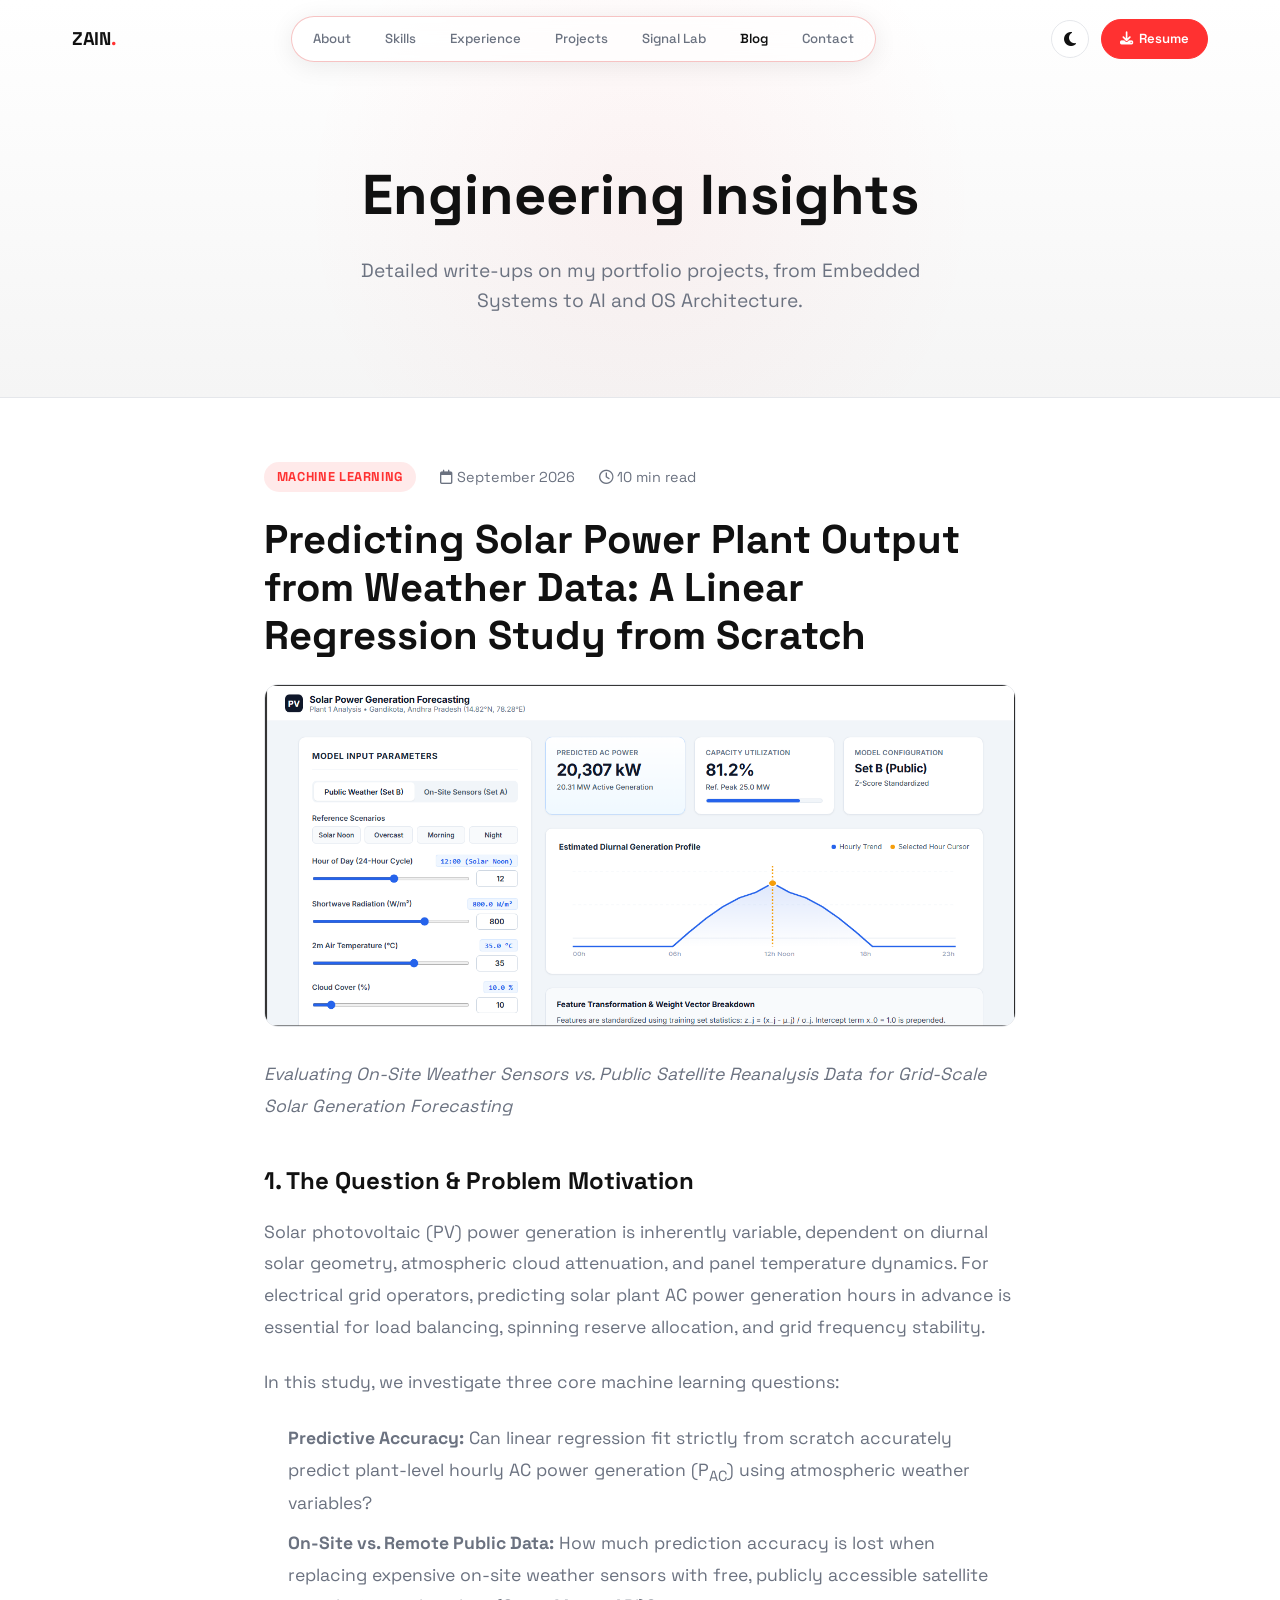
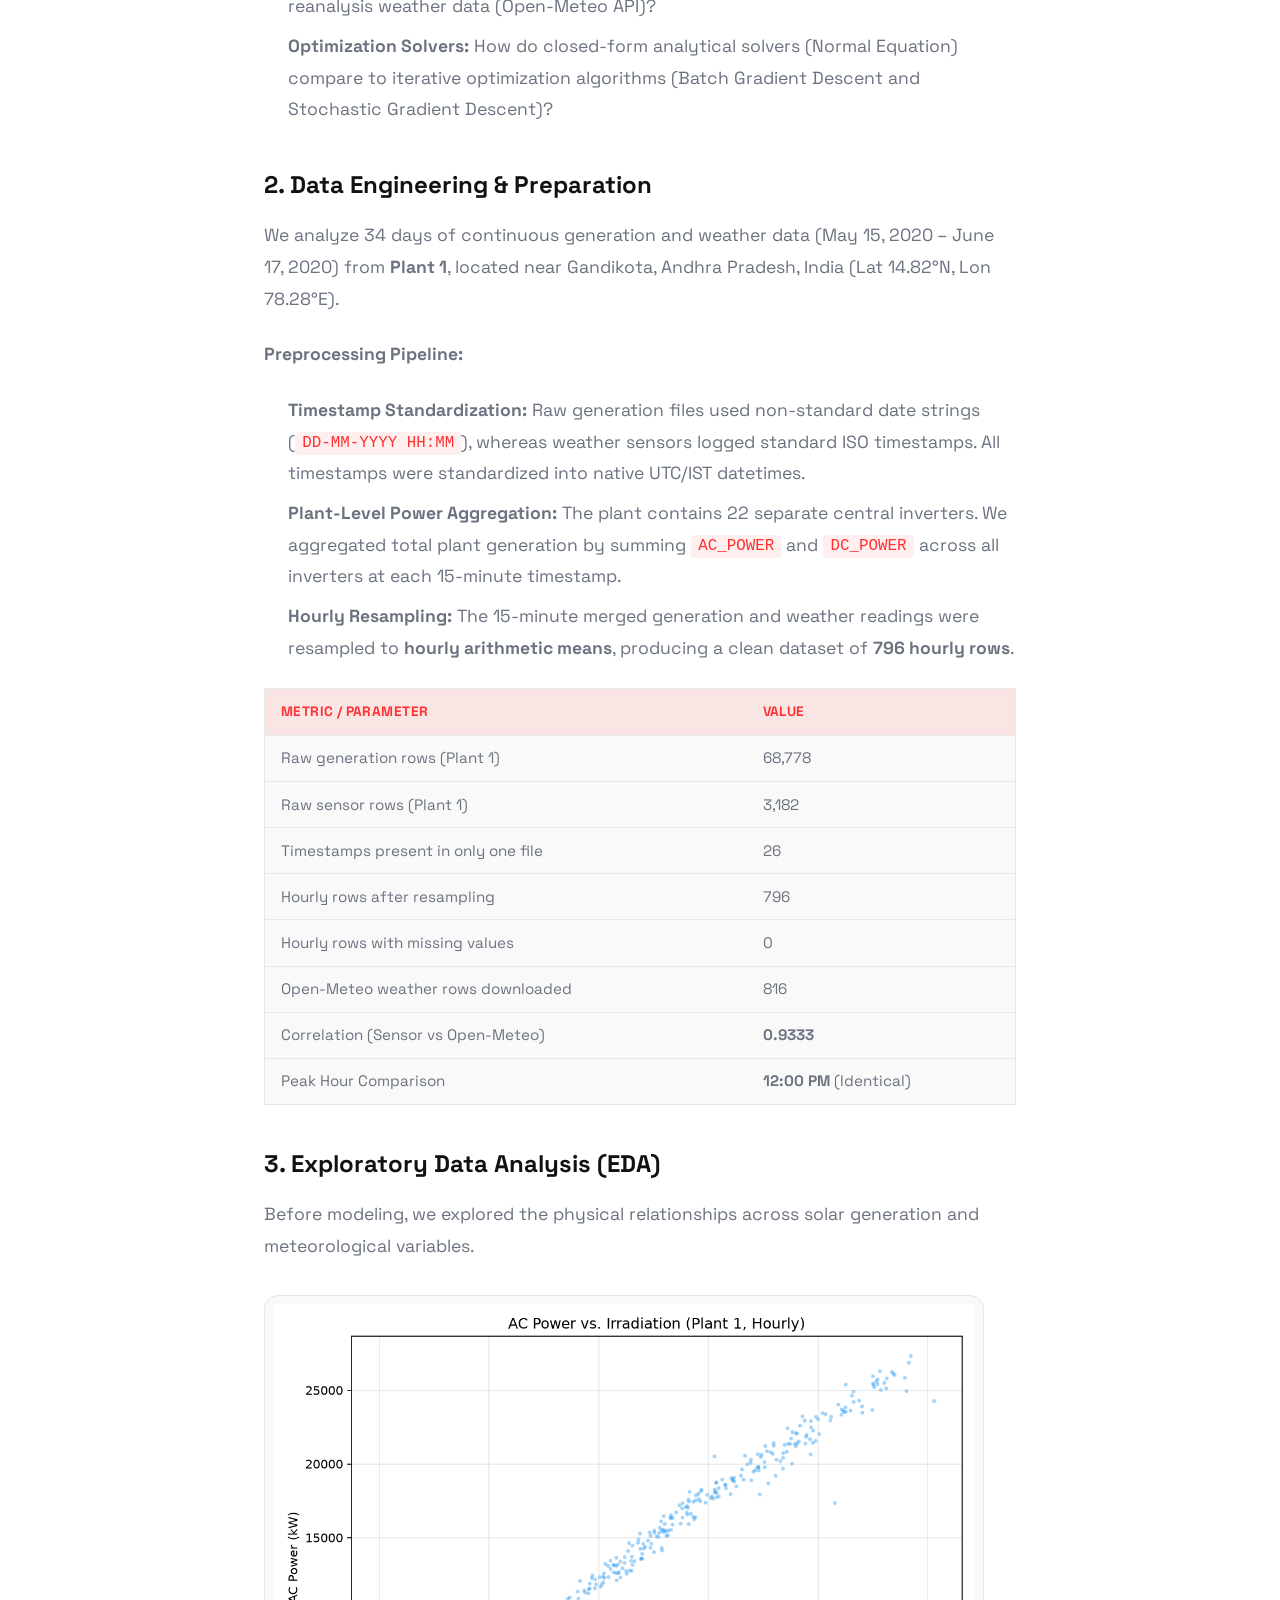
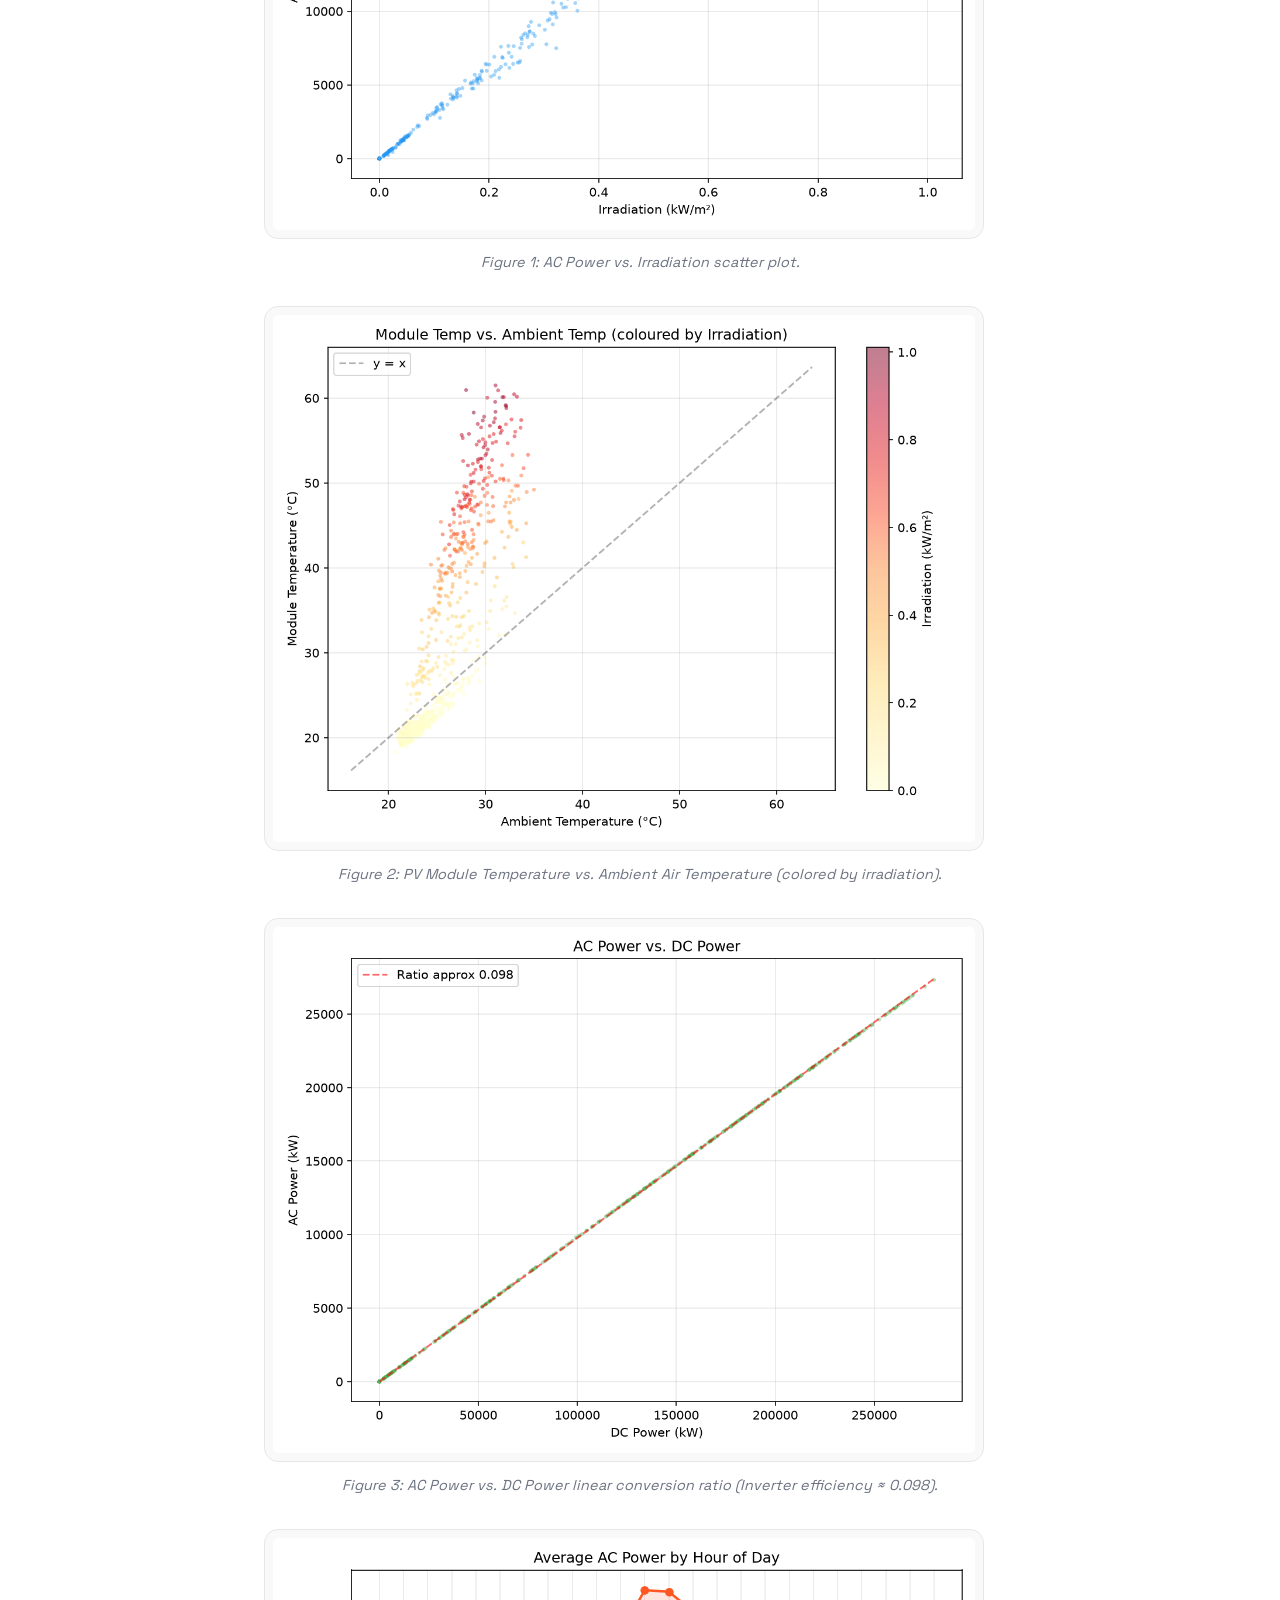
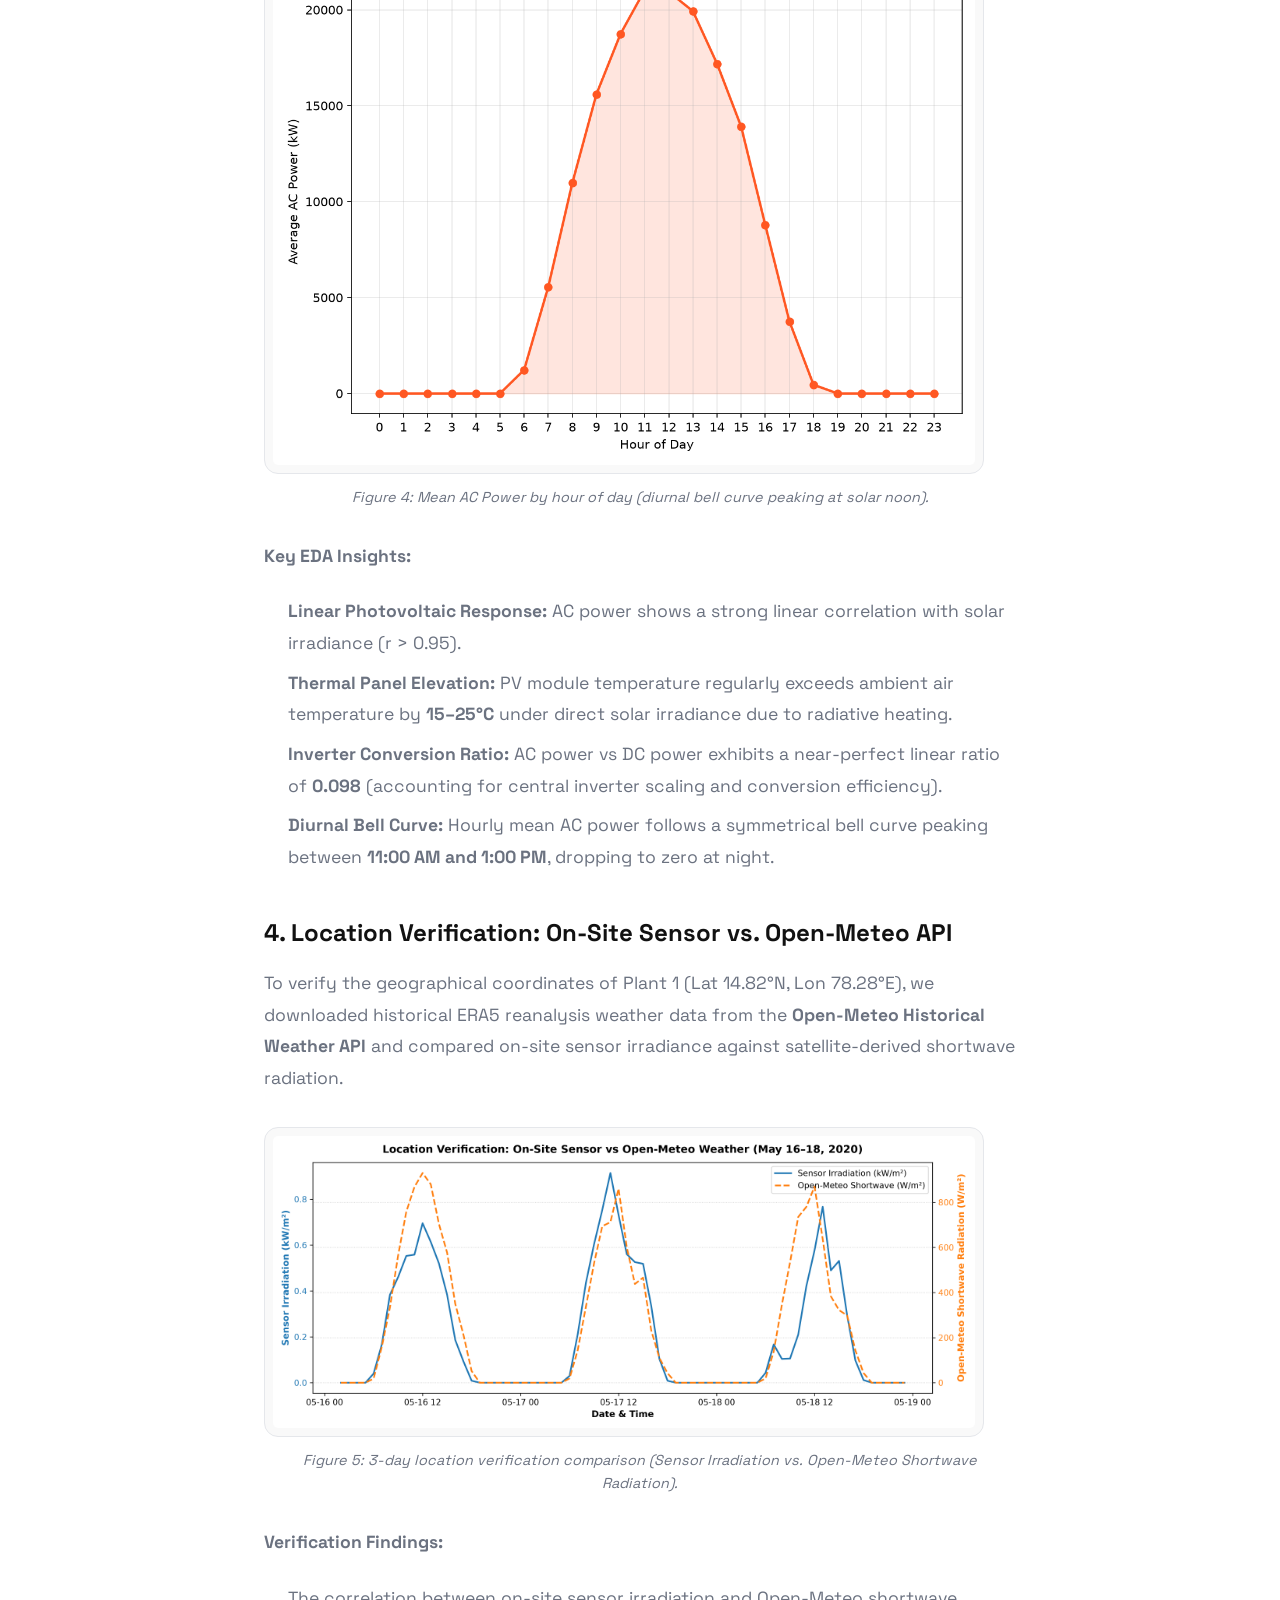
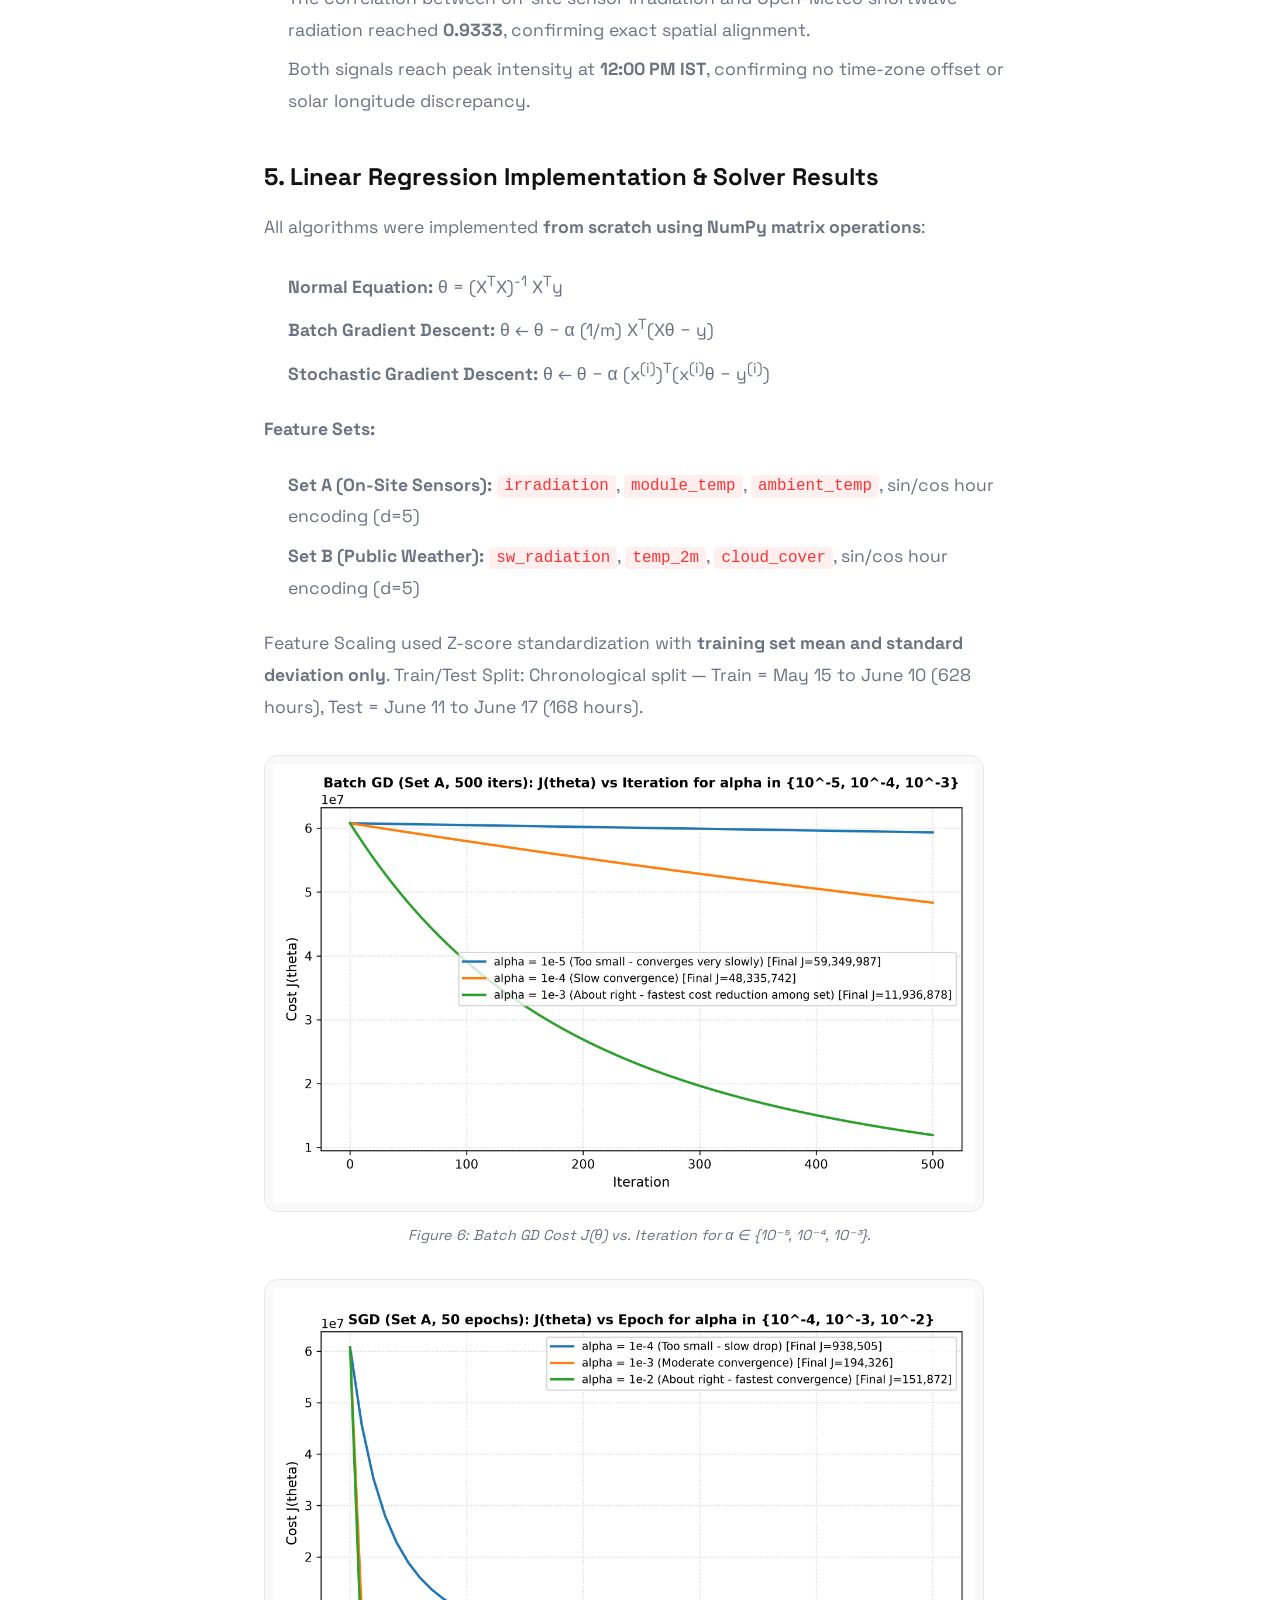
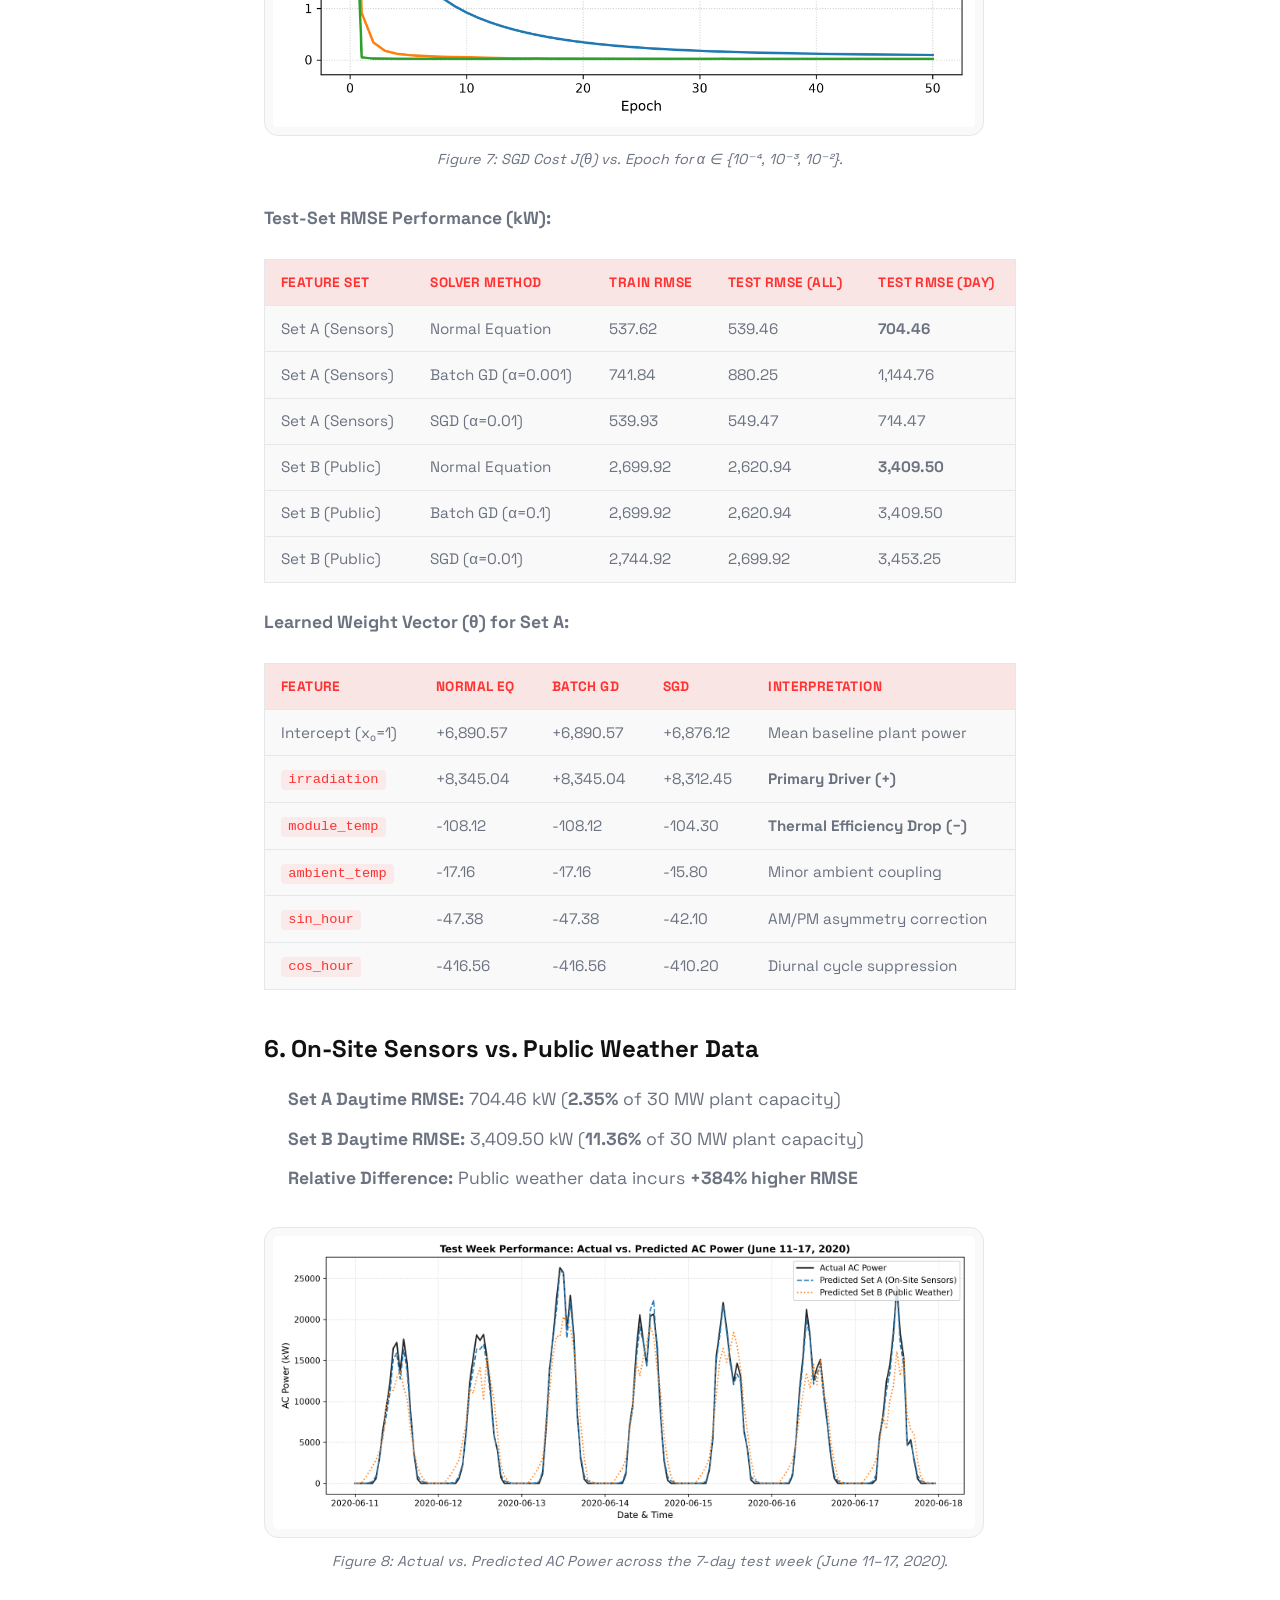
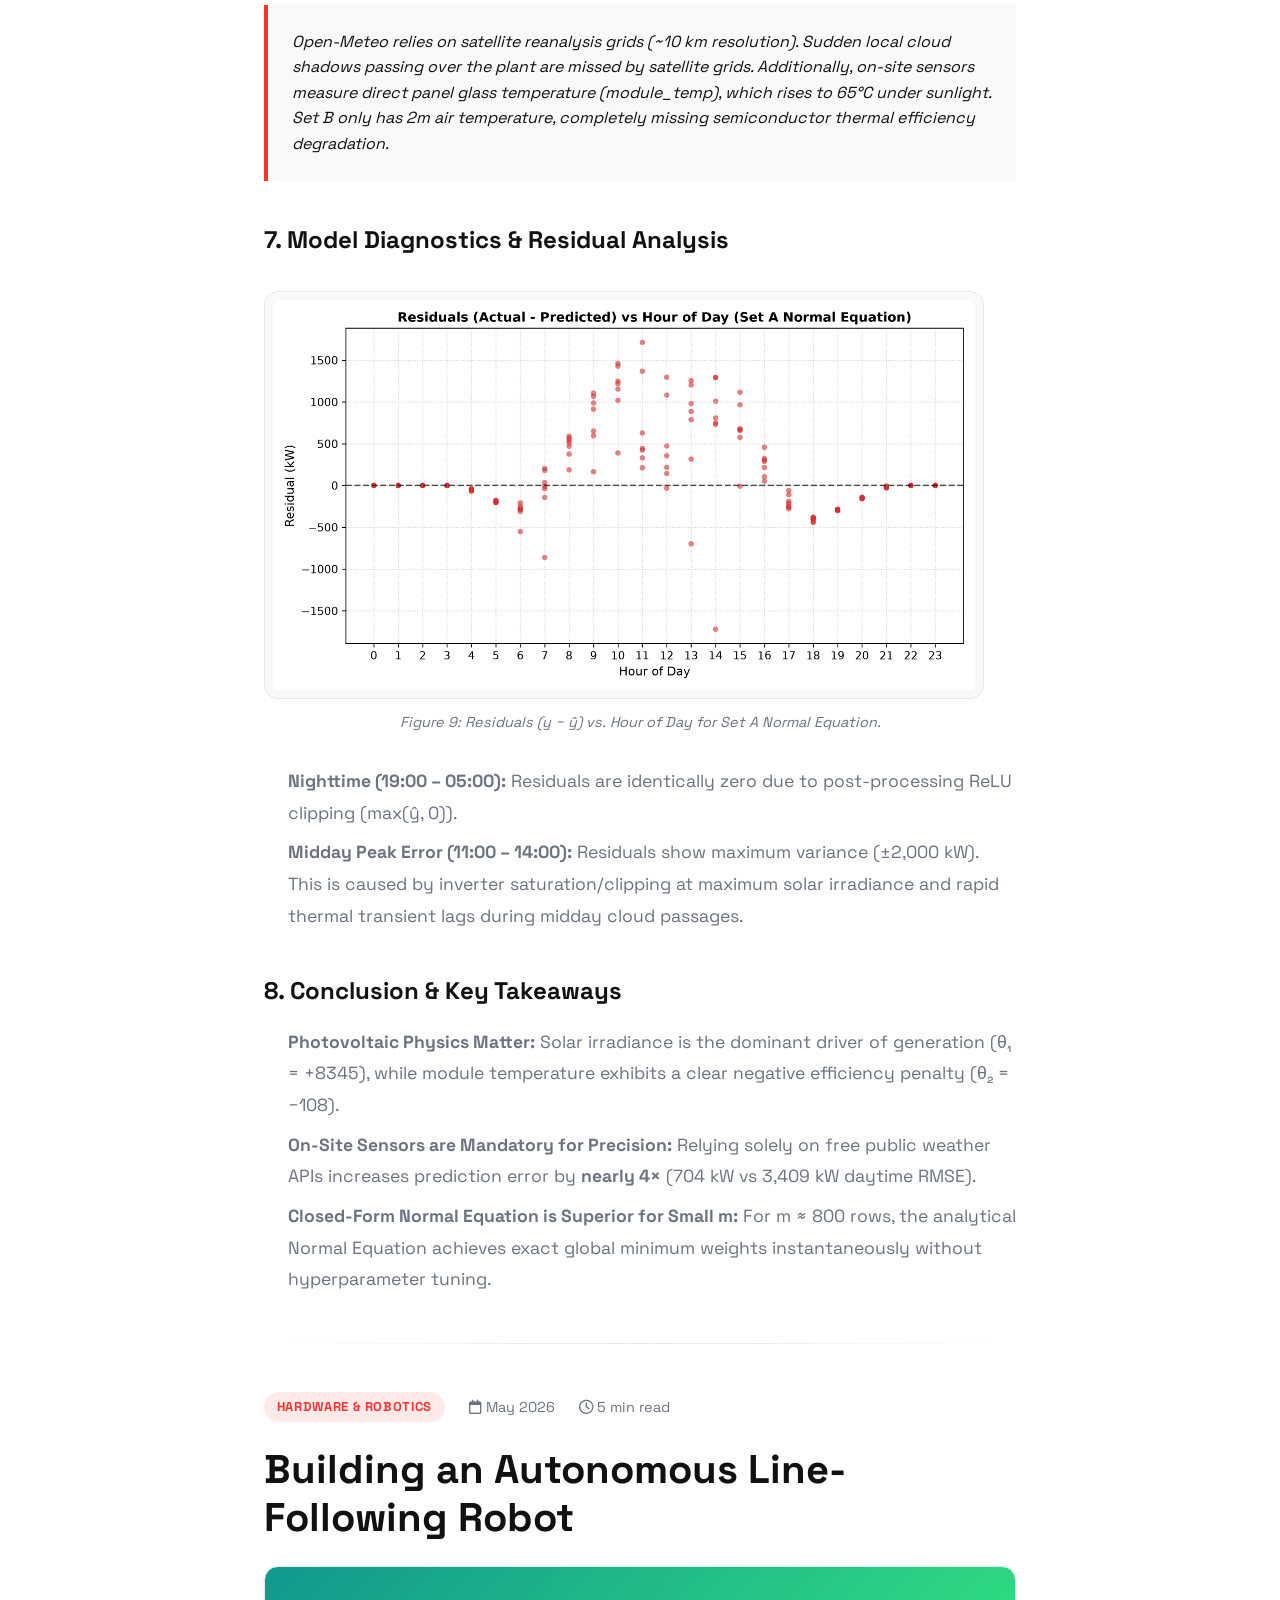
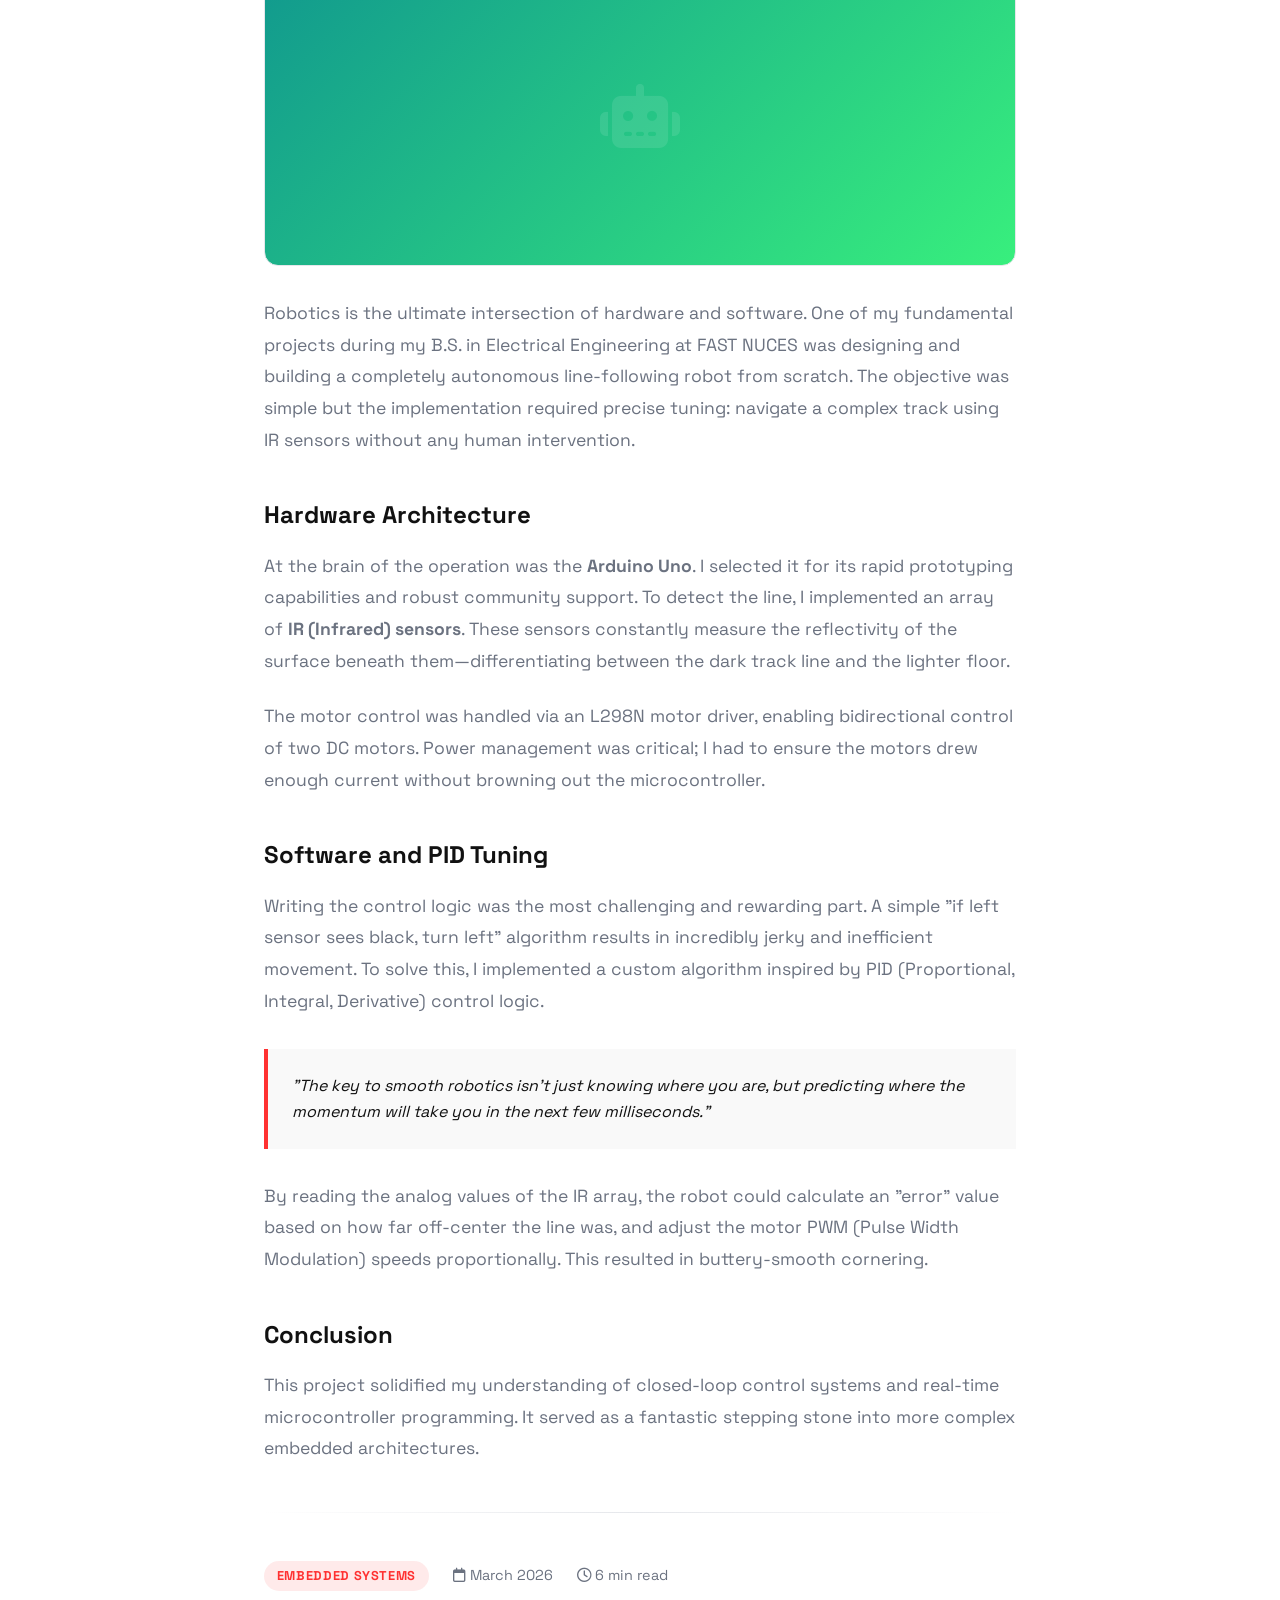
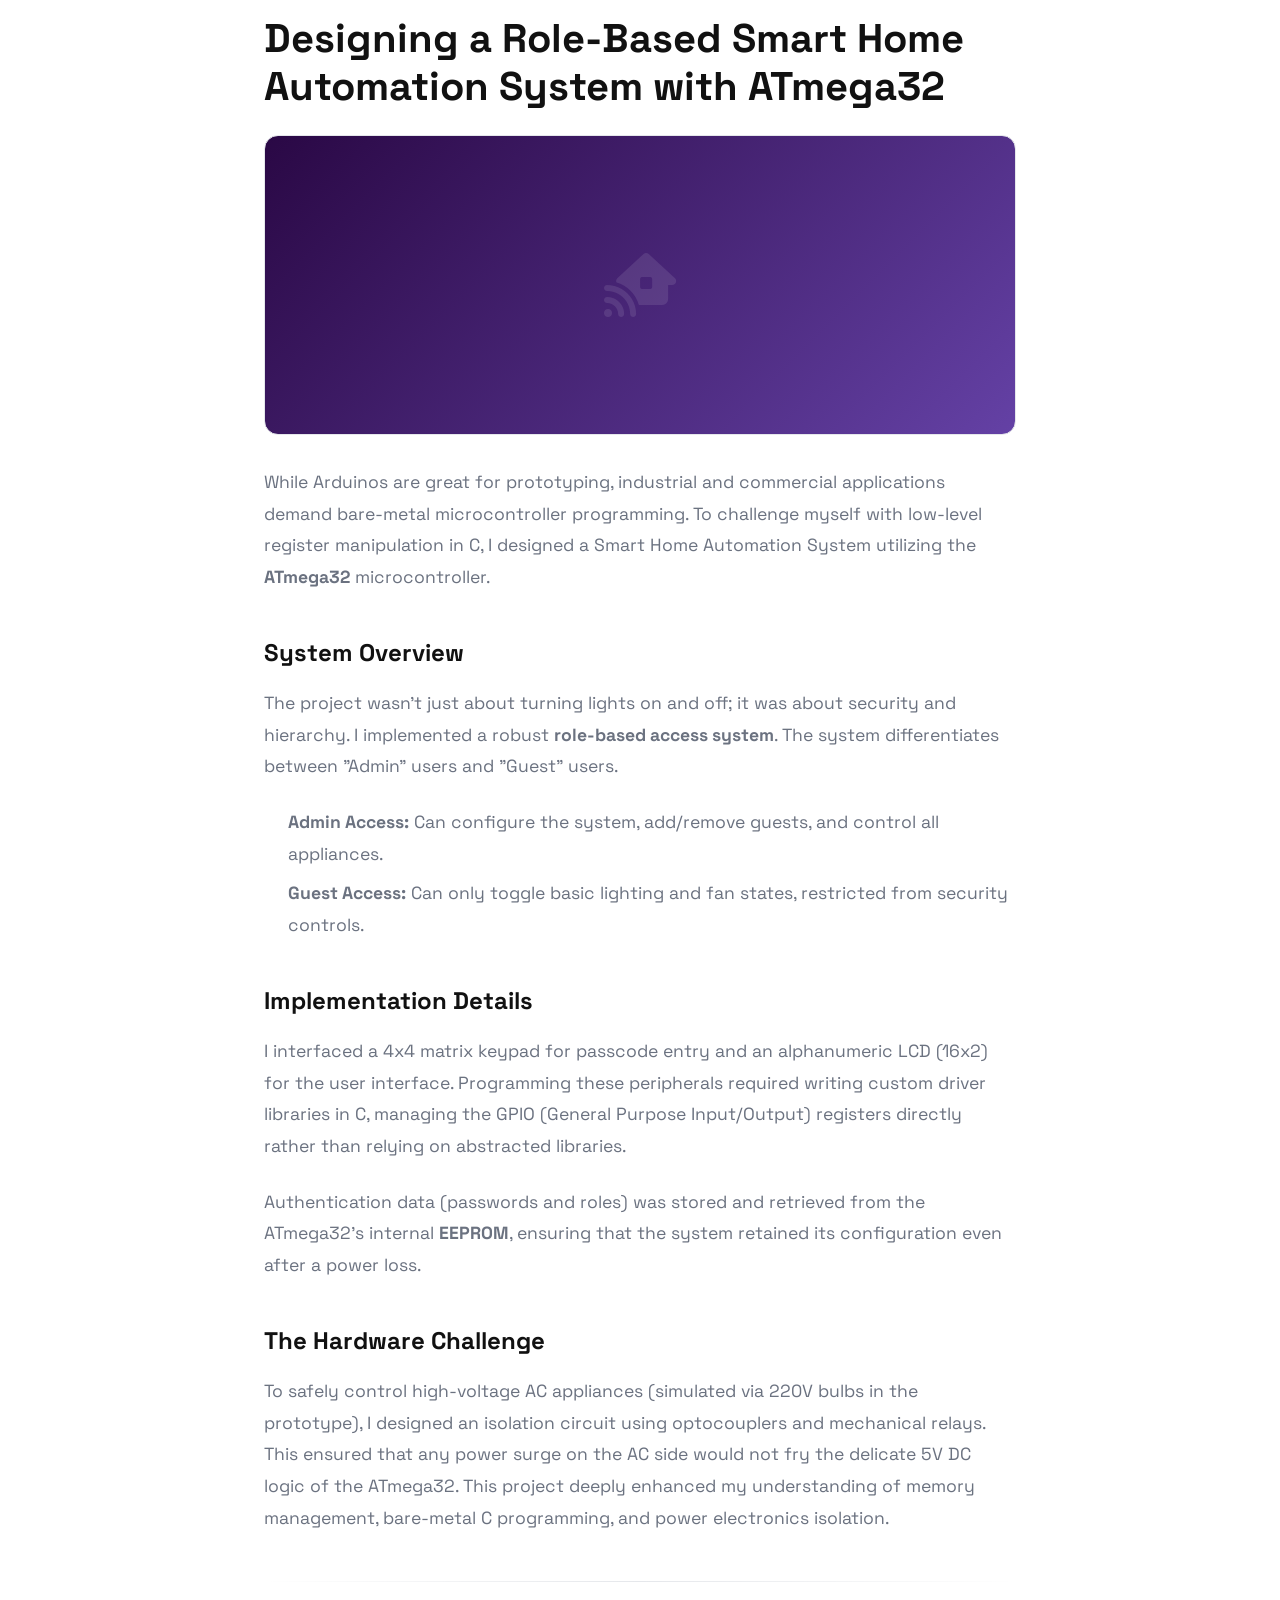
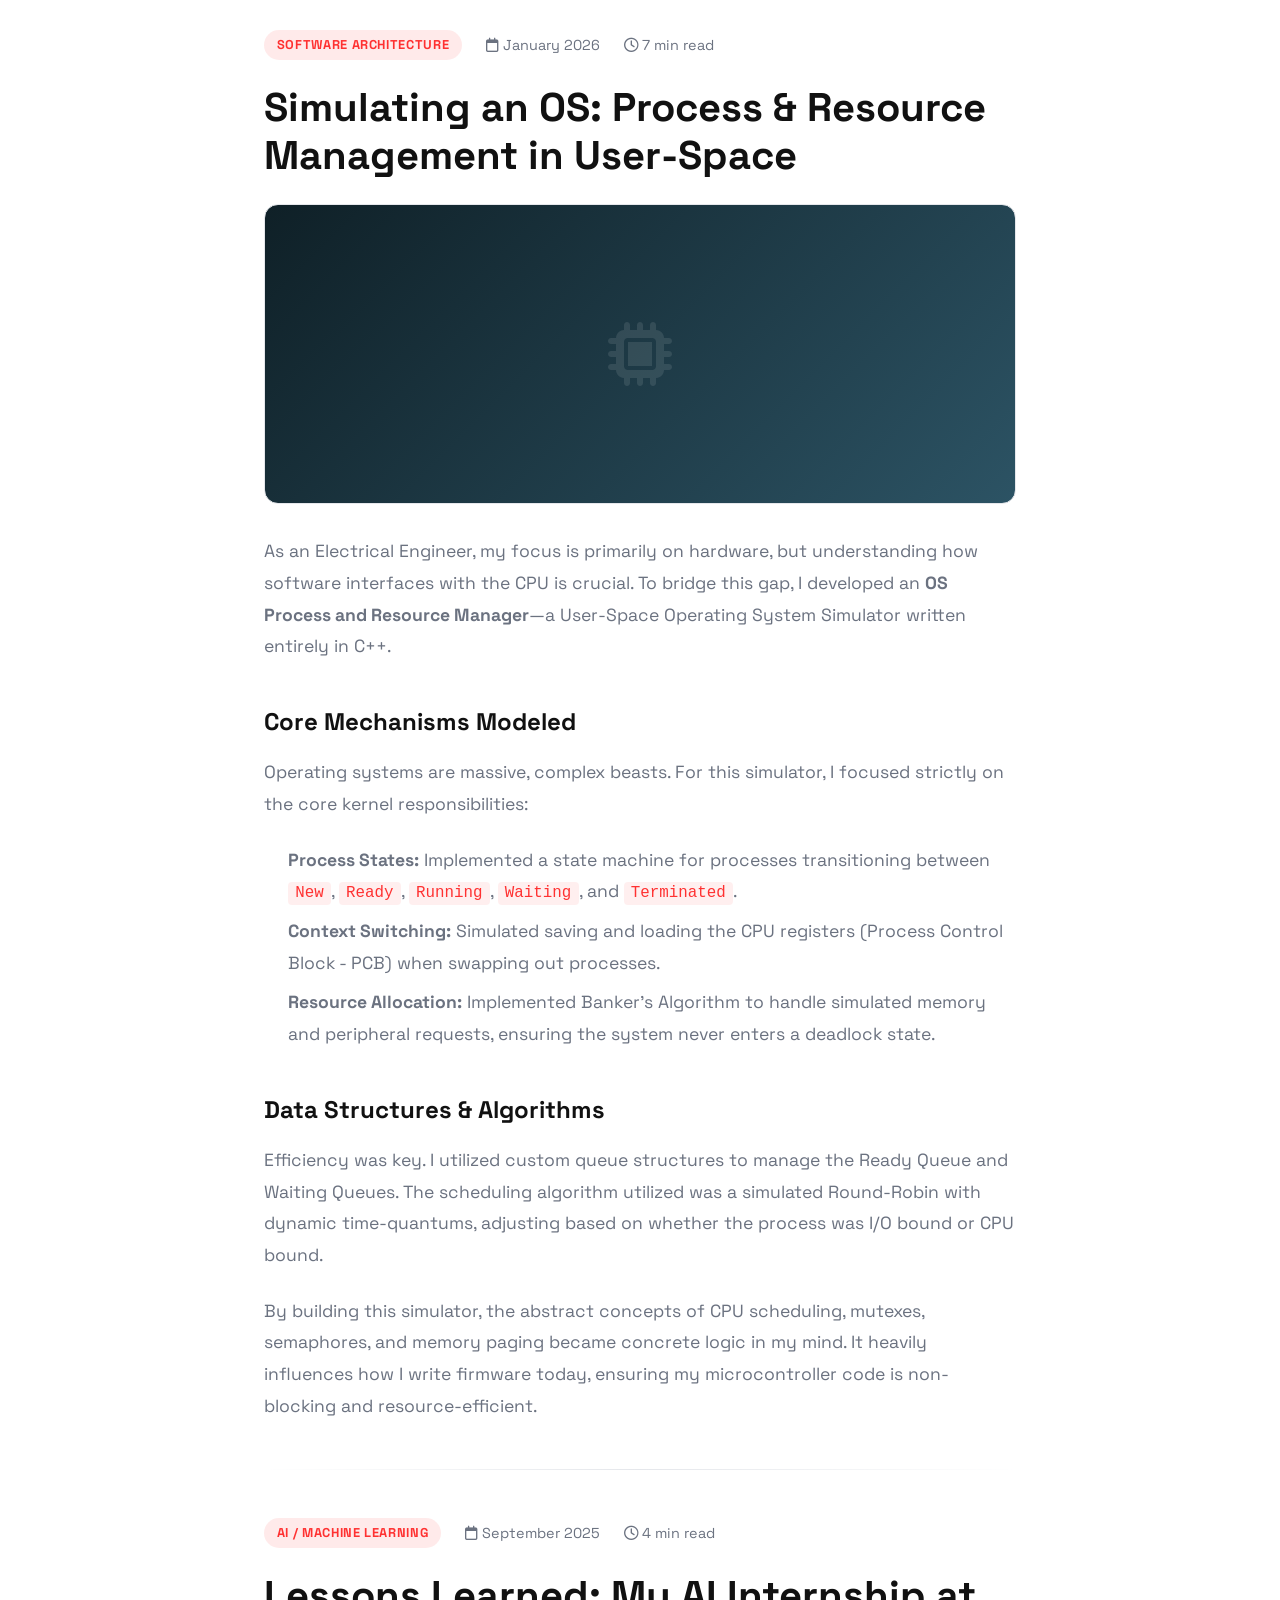
==== blog.html @ ddcb30df "Add portfolio with new Solar Power Prediction blog" ====
<!DOCTYPE html>
<html lang="en" data-theme="dark">
  <head>
    <meta charset="UTF-8" />
    <meta name="viewport" content="width=device-width, initial-scale=1.0" />
    <title>Blog - Zain Abbas | Electrical Engineer</title>

    <!-- Google Fonts -->
    <link rel="preconnect" href="https://fonts.googleapis.com" />
    <link rel="preconnect" href="https://fonts.gstatic.com" crossorigin />
    <link
      href="https://fonts.googleapis.com/css2?family=Space+Grotesk:wght@300;400;500;600;700&display=swap"
      rel="stylesheet"
    />

    <!-- Font Awesome -->
    <link
      rel="stylesheet"
      href="https://cdnjs.cloudflare.com/ajax/libs/font-awesome/6.4.0/css/all.min.css"
    />

    <!-- Main Stylesheet -->
    <link rel="stylesheet" href="styles.css" />
    <style>
      /* Blog Page Specific Styles */
      .blog-page-hero {
        padding: 150px 0 80px;
        background: linear-gradient(to bottom, var(--bg) 0%, var(--bg-secondary) 100%);
        text-align: center;
        border-bottom: 1px solid var(--border);
        position: relative;
        overflow: hidden;
      }
      .blog-page-hero::after {
        content: '';
        position: absolute;
        top: -50%;
        left: 50%;
        transform: translateX(-50%);
        width: 800px;
        height: 800px;
        background: radial-gradient(circle, var(--accent-glow) 0%, transparent 60%);
        opacity: 0.15;
        z-index: 0;
        pointer-events: none;
      }
      .blog-page-title {
        font-size: 3.5rem;
        font-weight: 800;
        margin-bottom: 1rem;
        position: relative;
        z-index: 1;
      }
      .blog-page-subtitle {
        font-size: 1.2rem;
        color: var(--fg-muted);
        max-width: 600px;
        margin: 0 auto;
        position: relative;
        z-index: 1;
      }
      
      .blog-container {
        max-width: 800px;
        margin: 0 auto;
        padding: 4rem 1.5rem;
      }
      
      .blog-article {
        margin-bottom: 6rem;
        position: relative;
      }
      .blog-article:not(:last-child)::after {
        content: '';
        position: absolute;
        bottom: -3rem;
        left: 0;
        width: 100%;
        height: 1px;
        background: linear-gradient(to right, transparent, var(--border), transparent);
      }
      
      .article-meta {
        display: flex;
        align-items: center;
        gap: 1.5rem;
        font-size: 0.9rem;
        color: var(--fg-muted);
        margin-bottom: 1.5rem;
      }
      .article-tag {
        background: rgba(255,49,49,0.1);
        color: var(--accent);
        padding: 0.3rem 0.8rem;
        border-radius: 9999px;
        font-weight: 700;
        font-size: 0.8rem;
        text-transform: uppercase;
        letter-spacing: 0.05em;
      }
      
      .article-title {
        font-size: 2.5rem;
        font-weight: 800;
        margin-bottom: 1.5rem;
        line-height: 1.2;
        color: var(--fg);
      }
      
      .article-content p {
        font-size: 1.1rem;
        line-height: 1.8;
        color: var(--fg-muted);
        margin-bottom: 1.5rem;
      }
      .article-content h3 {
        font-size: 1.5rem;
        margin: 2.5rem 0 1rem;
        color: var(--fg);
      }
      .article-content ul {
        margin-bottom: 1.5rem;
        padding-left: 1.5rem;
      }
      .article-content li {
        font-size: 1.1rem;
        line-height: 1.8;
        color: var(--fg-muted);
        margin-bottom: 0.5rem;
      }
      
      /* Blockquote style */
      .article-content blockquote {
        border-left: 4px solid var(--accent);
        background: var(--bg-card);
        padding: 1.5rem;
        margin: 2rem 0;
        border-radius: 0 var(--radius-md) var(--radius-md) 0;
        font-style: italic;
      }
      
      /* Image placeholders */
      .article-image {
        width: 100%;
        height: 300px;
        border-radius: var(--radius-lg);
        background: var(--bg-card);
        display: flex;
        align-items: center;
        justify-content: center;
        font-size: 4rem;
        color: rgba(255,255,255,0.1);
        margin-bottom: 2rem;
        border: 1px solid var(--border);
        background-size: cover;
        background-position: center;
      }

      /* Blog figure images */
      .article-content .blog-figure {
        margin: 2rem 0;
        text-align: center;
      }
      .article-content .blog-figure img {
        width: 100%;
        max-width: 720px;
        border-radius: var(--radius-lg);
        border: 1px solid var(--border);
        background: var(--bg-card);
        padding: 0.5rem;
        transition: transform 0.3s ease, box-shadow 0.3s ease;
      }
      .article-content .blog-figure img:hover {
        transform: scale(1.02);
        box-shadow: 0 12px 40px rgba(0,0,0,0.4);
      }
      .article-content .blog-figure figcaption {
        font-size: 0.9rem;
        color: var(--fg-muted);
        margin-top: 0.75rem;
        font-style: italic;
      }

      /* Blog tables */
      .article-content table {
        width: 100%;
        border-collapse: collapse;
        margin: 1.5rem 0;
        font-size: 0.95rem;
        background: var(--bg-card);
        border-radius: var(--radius-md);
        overflow: hidden;
        border: 1px solid var(--border);
      }
      .article-content th {
        background: rgba(255,49,49,0.1);
        color: var(--accent);
        padding: 0.75rem 1rem;
        text-align: left;
        font-weight: 700;
        font-size: 0.85rem;
        text-transform: uppercase;
        letter-spacing: 0.03em;
      }
      .article-content td {
        padding: 0.65rem 1rem;
        color: var(--fg-muted);
        border-top: 1px solid var(--border);
      }
      .article-content tr:hover td {
        background: rgba(255,255,255,0.02);
      }

      /* Inline code in blog */
      .article-content code {
        background: rgba(255,49,49,0.08);
        color: var(--accent);
        padding: 0.15rem 0.45rem;
        border-radius: 4px;
        font-size: 0.9em;
        font-family: 'Courier New', monospace;
      }

      /* Web UI screenshot image */
      .article-image-real {
        width: 100%;
        border-radius: var(--radius-lg);
        margin-bottom: 2rem;
        border: 1px solid var(--border);
        overflow: hidden;
      }
      .article-image-real img {
        width: 100%;
        height: auto;
        display: block;
      }
    </style>
  </head>
  <body>
    <!-- ══════════════════════════════════════════════
     NAVBAR — Spotlight Floating Pill
    ══════════════════════════════════════════════ -->
    <header id="navbar">
      <div class="nav-shell">
        <!-- Logo -->
        <a href="index.html#hero" class="nav-logo">ZAIN<span>.</span></a>

        <!-- Floating pill nav -->
        <nav
          class="nav-pill"
          id="nav-pill"
          role="navigation"
          aria-label="Main navigation"
        >
          <!-- Spotlight glow blob -->
          <div class="nav-spotlight" id="nav-spotlight"></div>
          <!-- Active indicator slide -->
          <div class="nav-indicator" id="nav-indicator"></div>

          <a href="index.html#about" class="nav-item" data-section="about">About</a>
          <a href="index.html#skills" class="nav-item" data-section="skills">Skills</a>
          <a href="index.html#experience" class="nav-item" data-section="experience">Experience</a>
          <a href="index.html#projects" class="nav-item" data-section="projects">Projects</a>
          <a href="index.html#signal-lab" class="nav-item" data-section="signal-lab">Signal Lab</a>
          <a href="#" class="nav-item active" data-section="blog">Blog</a>
          <a href="index.html#contact" class="nav-item" data-section="contact">Contact</a>
        </nav>

        <!-- Right actions -->
        <div class="nav-actions">
          <button
            id="theme-toggle"
            aria-label="Toggle theme"
            title="Toggle dark/light mode"
          >
            <i class="fa-solid fa-moon" id="theme-icon"></i>
          </button>
          <a href="CV/Resume.pdf" download class="btn-primary">
            <i class="fa-solid fa-download"></i> Resume
          </a>
          <button id="menu-toggle" aria-label="Open menu">
            <span></span><span></span><span></span>
          </button>
        </div>
      </div>

      <!-- Mobile Menu -->
      <div class="mobile-menu" id="mobile-menu">
        <a href="index.html#about">About</a>
        <a href="index.html#skills">Skills</a>
        <a href="index.html#experience">Experience</a>
        <a href="index.html#projects">Projects</a>
        <a href="index.html#signal-lab">Signal Lab</a>
        <a href="#">Blog</a>
        <a href="index.html#contact">Contact</a>
      </div>
    </header>

    <!-- ══════════════════════════════════════════════
     BLOG HEADER
══════════════════════════════════════════════ -->
    <section class="blog-page-hero">
      <div class="container">
        <h1 class="blog-page-title">Engineering Insights</h1>
        <p class="blog-page-subtitle">Detailed write-ups on my portfolio projects, from Embedded Systems to AI and OS Architecture.</p>
      </div>
    </section>

    <!-- ══════════════════════════════════════════════
     MAIN CONTENT
══════════════════════════════════════════════ -->
    <main class="blog-container">

      <!-- ARTICLE: SOLAR POWER PREDICTION (NEW) -->
      <article class="blog-article" id="solar-power-prediction">
        <div class="article-meta">
          <span class="article-tag">Machine Learning</span>
          <span><i class="fa-regular fa-calendar"></i> September 2026</span>
          <span><i class="fa-regular fa-clock"></i> 10 min read</span>
        </div>
        <h2 class="article-title">Predicting Solar Power Plant Output from Weather Data: A Linear Regression Study from Scratch</h2>
        <div class="article-image-real">
          <img src="Images/blog/Web UI.png" alt="Solar Power Prediction Dashboard" loading="lazy" />
        </div>
        <div class="article-content">
          <p>
            <em>Evaluating On-Site Weather Sensors vs. Public Satellite Reanalysis Data for Grid-Scale Solar Generation Forecasting</em>
          </p>

          <h3>1. The Question &amp; Problem Motivation</h3>
          <p>
            Solar photovoltaic (PV) power generation is inherently variable, dependent on diurnal solar geometry, atmospheric cloud attenuation, and panel temperature dynamics. For electrical grid operators, predicting solar plant AC power generation hours in advance is essential for load balancing, spinning reserve allocation, and grid frequency stability.
          </p>
          <p>
            In this study, we investigate three core machine learning questions:
          </p>
          <ul>
            <li><strong>Predictive Accuracy:</strong> Can linear regression fit strictly from scratch accurately predict plant-level hourly AC power generation (P<sub>AC</sub>) using atmospheric weather variables?</li>
            <li><strong>On-Site vs. Remote Public Data:</strong> How much prediction accuracy is lost when replacing expensive on-site weather sensors with free, publicly accessible satellite reanalysis weather data (Open-Meteo API)?</li>
            <li><strong>Optimization Solvers:</strong> How do closed-form analytical solvers (Normal Equation) compare to iterative optimization algorithms (Batch Gradient Descent and Stochastic Gradient Descent)?</li>
          </ul>

          <h3>2. Data Engineering &amp; Preparation</h3>
          <p>
            We analyze 34 days of continuous generation and weather data (May 15, 2020 – June 17, 2020) from <strong>Plant 1</strong>, located near Gandikota, Andhra Pradesh, India (Lat 14.82°N, Lon 78.28°E).
          </p>
          <p><strong>Preprocessing Pipeline:</strong></p>
          <ul>
            <li><strong>Timestamp Standardization:</strong> Raw generation files used non-standard date strings (<code>DD-MM-YYYY HH:MM</code>), whereas weather sensors logged standard ISO timestamps. All timestamps were standardized into native UTC/IST datetimes.</li>
            <li><strong>Plant-Level Power Aggregation:</strong> The plant contains 22 separate central inverters. We aggregated total plant generation by summing <code>AC_POWER</code> and <code>DC_POWER</code> across all inverters at each 15-minute timestamp.</li>
            <li><strong>Hourly Resampling:</strong> The 15-minute merged generation and weather readings were resampled to <strong>hourly arithmetic means</strong>, producing a clean dataset of <strong>796 hourly rows</strong>.</li>
          </ul>

          <table>
            <thead>
              <tr>
                <th>Metric / Parameter</th>
                <th>Value</th>
              </tr>
            </thead>
            <tbody>
              <tr><td>Raw generation rows (Plant 1)</td><td>68,778</td></tr>
              <tr><td>Raw sensor rows (Plant 1)</td><td>3,182</td></tr>
              <tr><td>Timestamps present in only one file</td><td>26</td></tr>
              <tr><td>Hourly rows after resampling</td><td>796</td></tr>
              <tr><td>Hourly rows with missing values</td><td>0</td></tr>
              <tr><td>Open-Meteo weather rows downloaded</td><td>816</td></tr>
              <tr><td>Correlation (Sensor vs Open-Meteo)</td><td><strong>0.9333</strong></td></tr>
              <tr><td>Peak Hour Comparison</td><td><strong>12:00 PM</strong> (Identical)</td></tr>
            </tbody>
          </table>

          <h3>3. Exploratory Data Analysis (EDA)</h3>
          <p>
            Before modeling, we explored the physical relationships across solar generation and meteorological variables.
          </p>

          <figure class="blog-figure">
            <img src="Images/blog/fig1_ac_vs_irradiation.png" alt="AC Power vs Irradiation" loading="lazy" />
            <figcaption>Figure 1: AC Power vs. Irradiation scatter plot.</figcaption>
          </figure>

          <figure class="blog-figure">
            <img src="Images/blog/fig2_module_vs_ambient.png" alt="Module Temperature vs Ambient Temperature" loading="lazy" />
            <figcaption>Figure 2: PV Module Temperature vs. Ambient Air Temperature (colored by irradiation).</figcaption>
          </figure>

          <figure class="blog-figure">
            <img src="Images/blog/fig3_ac_vs_dc.png" alt="AC Power vs DC Power" loading="lazy" />
            <figcaption>Figure 3: AC Power vs. DC Power linear conversion ratio (Inverter efficiency ≈ 0.098).</figcaption>
          </figure>

          <figure class="blog-figure">
            <img src="Images/blog/fig4_avg_power_by_hour.png" alt="Average AC Power by Hour of Day" loading="lazy" />
            <figcaption>Figure 4: Mean AC Power by hour of day (diurnal bell curve peaking at solar noon).</figcaption>
          </figure>

          <p><strong>Key EDA Insights:</strong></p>
          <ul>
            <li><strong>Linear Photovoltaic Response:</strong> AC power shows a strong linear correlation with solar irradiance (r &gt; 0.95).</li>
            <li><strong>Thermal Panel Elevation:</strong> PV module temperature regularly exceeds ambient air temperature by <strong>15–25°C</strong> under direct solar irradiance due to radiative heating.</li>
            <li><strong>Inverter Conversion Ratio:</strong> AC power vs DC power exhibits a near-perfect linear ratio of <strong>0.098</strong> (accounting for central inverter scaling and conversion efficiency).</li>
            <li><strong>Diurnal Bell Curve:</strong> Hourly mean AC power follows a symmetrical bell curve peaking between <strong>11:00 AM and 1:00 PM</strong>, dropping to zero at night.</li>
          </ul>

          <h3>4. Location Verification: On-Site Sensor vs. Open-Meteo API</h3>
          <p>
            To verify the geographical coordinates of Plant 1 (Lat 14.82°N, Lon 78.28°E), we downloaded historical ERA5 reanalysis weather data from the <strong>Open-Meteo Historical Weather API</strong> and compared on-site sensor irradiance against satellite-derived shortwave radiation.
          </p>

          <figure class="blog-figure">
            <img src="Images/blog/fig5_weather_verification.png" alt="Location Verification Plot" loading="lazy" />
            <figcaption>Figure 5: 3-day location verification comparison (Sensor Irradiation vs. Open-Meteo Shortwave Radiation).</figcaption>
          </figure>

          <p><strong>Verification Findings:</strong></p>
          <ul>
            <li>The correlation between on-site sensor irradiation and Open-Meteo shortwave radiation reached <strong>0.9333</strong>, confirming exact spatial alignment.</li>
            <li>Both signals reach peak intensity at <strong>12:00 PM IST</strong>, confirming no time-zone offset or solar longitude discrepancy.</li>
          </ul>

          <h3>5. Linear Regression Implementation &amp; Solver Results</h3>
          <p>
            All algorithms were implemented <strong>from scratch using NumPy matrix operations</strong>:
          </p>
          <ul>
            <li><strong>Normal Equation:</strong> θ = (X<sup>T</sup>X)<sup>-1</sup> X<sup>T</sup>y</li>
            <li><strong>Batch Gradient Descent:</strong> θ ← θ − α (1/m) X<sup>T</sup>(Xθ − y)</li>
            <li><strong>Stochastic Gradient Descent:</strong> θ ← θ − α (x<sup>(i)</sup>)<sup>T</sup>(x<sup>(i)</sup>θ − y<sup>(i)</sup>)</li>
          </ul>
          <p><strong>Feature Sets:</strong></p>
          <ul>
            <li><strong>Set A (On-Site Sensors):</strong> <code>irradiation</code>, <code>module_temp</code>, <code>ambient_temp</code>, sin/cos hour encoding (d=5)</li>
            <li><strong>Set B (Public Weather):</strong> <code>sw_radiation</code>, <code>temp_2m</code>, <code>cloud_cover</code>, sin/cos hour encoding (d=5)</li>
          </ul>
          <p>
            Feature Scaling used Z-score standardization with <strong>training set mean and standard deviation only</strong>. Train/Test Split: Chronological split — Train = May 15 to June 10 (628 hours), Test = June 11 to June 17 (168 hours).
          </p>

          <figure class="blog-figure">
            <img src="Images/blog/fig6_learning_rate_batch_gd.png" alt="Batch GD Learning Rates" loading="lazy" />
            <figcaption>Figure 6: Batch GD Cost J(θ) vs. Iteration for α ∈ {10⁻⁵, 10⁻⁴, 10⁻³}.</figcaption>
          </figure>

          <figure class="blog-figure">
            <img src="Images/blog/fig7_learning_rate_sgd.png" alt="SGD Learning Rates" loading="lazy" />
            <figcaption>Figure 7: SGD Cost J(θ) vs. Epoch for α ∈ {10⁻⁴, 10⁻³, 10⁻²}.</figcaption>
          </figure>

          <p><strong>Test-Set RMSE Performance (kW):</strong></p>
          <table>
            <thead>
              <tr>
                <th>Feature Set</th>
                <th>Solver Method</th>
                <th>Train RMSE</th>
                <th>Test RMSE (All)</th>
                <th>Test RMSE (Day)</th>
              </tr>
            </thead>
            <tbody>
              <tr><td>Set A (Sensors)</td><td>Normal Equation</td><td>537.62</td><td>539.46</td><td><strong>704.46</strong></td></tr>
              <tr><td>Set A (Sensors)</td><td>Batch GD (α=0.001)</td><td>741.84</td><td>880.25</td><td>1,144.76</td></tr>
              <tr><td>Set A (Sensors)</td><td>SGD (α=0.01)</td><td>539.93</td><td>549.47</td><td>714.47</td></tr>
              <tr><td>Set B (Public)</td><td>Normal Equation</td><td>2,699.92</td><td>2,620.94</td><td><strong>3,409.50</strong></td></tr>
              <tr><td>Set B (Public)</td><td>Batch GD (α=0.1)</td><td>2,699.92</td><td>2,620.94</td><td>3,409.50</td></tr>
              <tr><td>Set B (Public)</td><td>SGD (α=0.01)</td><td>2,744.92</td><td>2,699.92</td><td>3,453.25</td></tr>
            </tbody>
          </table>

          <p><strong>Learned Weight Vector (θ) for Set A:</strong></p>
          <table>
            <thead>
              <tr>
                <th>Feature</th>
                <th>Normal Eq</th>
                <th>Batch GD</th>
                <th>SGD</th>
                <th>Interpretation</th>
              </tr>
            </thead>
            <tbody>
              <tr><td>Intercept (x₀=1)</td><td>+6,890.57</td><td>+6,890.57</td><td>+6,876.12</td><td>Mean baseline plant power</td></tr>
              <tr><td><code>irradiation</code></td><td>+8,345.04</td><td>+8,345.04</td><td>+8,312.45</td><td><strong>Primary Driver (+)</strong></td></tr>
              <tr><td><code>module_temp</code></td><td>-108.12</td><td>-108.12</td><td>-104.30</td><td><strong>Thermal Efficiency Drop (−)</strong></td></tr>
              <tr><td><code>ambient_temp</code></td><td>-17.16</td><td>-17.16</td><td>-15.80</td><td>Minor ambient coupling</td></tr>
              <tr><td><code>sin_hour</code></td><td>-47.38</td><td>-47.38</td><td>-42.10</td><td>AM/PM asymmetry correction</td></tr>
              <tr><td><code>cos_hour</code></td><td>-416.56</td><td>-416.56</td><td>-410.20</td><td>Diurnal cycle suppression</td></tr>
            </tbody>
          </table>

          <h3>6. On-Site Sensors vs. Public Weather Data</h3>
          <ul>
            <li><strong>Set A Daytime RMSE:</strong> 704.46 kW (<strong>2.35%</strong> of 30 MW plant capacity)</li>
            <li><strong>Set B Daytime RMSE:</strong> 3,409.50 kW (<strong>11.36%</strong> of 30 MW plant capacity)</li>
            <li><strong>Relative Difference:</strong> Public weather data incurs <strong>+384% higher RMSE</strong></li>
          </ul>

          <figure class="blog-figure">
            <img src="Images/blog/fig9_actual_vs_predicted.png" alt="Actual vs Predicted Test Week" loading="lazy" />
            <figcaption>Figure 8: Actual vs. Predicted AC Power across the 7-day test week (June 11–17, 2020).</figcaption>
          </figure>

          <blockquote>
            Open-Meteo relies on satellite reanalysis grids (~10 km resolution). Sudden local cloud shadows passing over the plant are missed by satellite grids. Additionally, on-site sensors measure direct panel glass temperature (module_temp), which rises to 65°C under sunlight. Set B only has 2m air temperature, completely missing semiconductor thermal efficiency degradation.
          </blockquote>

          <h3>7. Model Diagnostics &amp; Residual Analysis</h3>

          <figure class="blog-figure">
            <img src="Images/blog/fig8_residuals_by_hour.png" alt="Residuals vs Hour of Day" loading="lazy" />
            <figcaption>Figure 9: Residuals (y − ŷ) vs. Hour of Day for Set A Normal Equation.</figcaption>
          </figure>

          <ul>
            <li><strong>Nighttime (19:00 – 05:00):</strong> Residuals are identically zero due to post-processing ReLU clipping (max(ŷ, 0)).</li>
            <li><strong>Midday Peak Error (11:00 – 14:00):</strong> Residuals show maximum variance (±2,000 kW). This is caused by inverter saturation/clipping at maximum solar irradiance and rapid thermal transient lags during midday cloud passages.</li>
          </ul>

          <h3>8. Conclusion &amp; Key Takeaways</h3>
          <ul>
            <li><strong>Photovoltaic Physics Matter:</strong> Solar irradiance is the dominant driver of generation (θ₁ = +8345), while module temperature exhibits a clear negative efficiency penalty (θ₂ = −108).</li>
            <li><strong>On-Site Sensors are Mandatory for Precision:</strong> Relying solely on free public weather APIs increases prediction error by <strong>nearly 4×</strong> (704 kW vs 3,409 kW daytime RMSE).</li>
            <li><strong>Closed-Form Normal Equation is Superior for Small m:</strong> For m ≈ 800 rows, the analytical Normal Equation achieves exact global minimum weights instantaneously without hyperparameter tuning.</li>
          </ul>
        </div>
      </article>

      <!-- ARTICLE 1 -->
      <article class="blog-article" id="line-following-robot">
        <div class="article-meta">
          <span class="article-tag">Hardware & Robotics</span>
          <span><i class="fa-regular fa-calendar"></i> May 2026</span>
          <span><i class="fa-regular fa-clock"></i> 5 min read</span>
        </div>
        <h2 class="article-title">Building an Autonomous Line-Following Robot</h2>
        <div class="article-image" style="background: linear-gradient(135deg, #11998e, #38ef7d);">
          <i class="fa-solid fa-robot"></i>
        </div>
        <div class="article-content">
          <p>
            Robotics is the ultimate intersection of hardware and software. One of my fundamental projects during my B.S. in Electrical Engineering at FAST NUCES was designing and building a completely autonomous line-following robot from scratch. The objective was simple but the implementation required precise tuning: navigate a complex track using IR sensors without any human intervention.
          </p>
          <h3>Hardware Architecture</h3>
          <p>
            At the brain of the operation was the <strong>Arduino Uno</strong>. I selected it for its rapid prototyping capabilities and robust community support. To detect the line, I implemented an array of <strong>IR (Infrared) sensors</strong>. These sensors constantly measure the reflectivity of the surface beneath them—differentiating between the dark track line and the lighter floor.
          </p>
          <p>
            The motor control was handled via an L298N motor driver, enabling bidirectional control of two DC motors. Power management was critical; I had to ensure the motors drew enough current without browning out the microcontroller.
          </p>
          <h3>Software and PID Tuning</h3>
          <p>
            Writing the control logic was the most challenging and rewarding part. A simple "if left sensor sees black, turn left" algorithm results in incredibly jerky and inefficient movement. To solve this, I implemented a custom algorithm inspired by PID (Proportional, Integral, Derivative) control logic. 
          </p>
          <blockquote>
            "The key to smooth robotics isn't just knowing where you are, but predicting where the momentum will take you in the next few milliseconds."
          </blockquote>
          <p>
            By reading the analog values of the IR array, the robot could calculate an "error" value based on how far off-center the line was, and adjust the motor PWM (Pulse Width Modulation) speeds proportionally. This resulted in buttery-smooth cornering.
          </p>
          <h3>Conclusion</h3>
          <p>
            This project solidified my understanding of closed-loop control systems and real-time microcontroller programming. It served as a fantastic stepping stone into more complex embedded architectures.
          </p>
        </div>
      </article>

      <!-- ARTICLE 2 -->
      <article class="blog-article" id="smart-home">
        <div class="article-meta">
          <span class="article-tag">Embedded Systems</span>
          <span><i class="fa-regular fa-calendar"></i> March 2026</span>
          <span><i class="fa-regular fa-clock"></i> 6 min read</span>
        </div>
        <h2 class="article-title">Designing a Role-Based Smart Home Automation System with ATmega32</h2>
        <div class="article-image" style="background: linear-gradient(135deg, #2a0845, #6441A5);">
          <i class="fa-solid fa-house-signal"></i>
        </div>
        <div class="article-content">
          <p>
            While Arduinos are great for prototyping, industrial and commercial applications demand bare-metal microcontroller programming. To challenge myself with low-level register manipulation in C, I designed a Smart Home Automation System utilizing the <strong>ATmega32</strong> microcontroller.
          </p>
          <h3>System Overview</h3>
          <p>
            The project wasn't just about turning lights on and off; it was about security and hierarchy. I implemented a robust <strong>role-based access system</strong>. The system differentiates between "Admin" users and "Guest" users.
          </p>
          <ul>
            <li><strong>Admin Access:</strong> Can configure the system, add/remove guests, and control all appliances.</li>
            <li><strong>Guest Access:</strong> Can only toggle basic lighting and fan states, restricted from security controls.</li>
          </ul>
          <h3>Implementation Details</h3>
          <p>
            I interfaced a 4x4 matrix keypad for passcode entry and an alphanumeric LCD (16x2) for the user interface. Programming these peripherals required writing custom driver libraries in C, managing the GPIO (General Purpose Input/Output) registers directly rather than relying on abstracted libraries.
          </p>
          <p>
            Authentication data (passwords and roles) was stored and retrieved from the ATmega32's internal <strong>EEPROM</strong>, ensuring that the system retained its configuration even after a power loss.
          </p>
          <h3>The Hardware Challenge</h3>
          <p>
            To safely control high-voltage AC appliances (simulated via 220V bulbs in the prototype), I designed an isolation circuit using optocouplers and mechanical relays. This ensured that any power surge on the AC side would not fry the delicate 5V DC logic of the ATmega32. This project deeply enhanced my understanding of memory management, bare-metal C programming, and power electronics isolation.
          </p>
        </div>
      </article>

      <!-- ARTICLE 3 -->
      <article class="blog-article" id="os-simulator">
        <div class="article-meta">
          <span class="article-tag">Software Architecture</span>
          <span><i class="fa-regular fa-calendar"></i> January 2026</span>
          <span><i class="fa-regular fa-clock"></i> 7 min read</span>
        </div>
        <h2 class="article-title">Simulating an OS: Process & Resource Management in User-Space</h2>
        <div class="article-image" style="background: linear-gradient(135deg, #0f2027, #2c5364);">
          <i class="fa-solid fa-microchip"></i>
        </div>
        <div class="article-content">
          <p>
            As an Electrical Engineer, my focus is primarily on hardware, but understanding how software interfaces with the CPU is crucial. To bridge this gap, I developed an <strong>OS Process and Resource Manager</strong>—a User-Space Operating System Simulator written entirely in C++.
          </p>
          <h3>Core Mechanisms Modeled</h3>
          <p>
            Operating systems are massive, complex beasts. For this simulator, I focused strictly on the core kernel responsibilities:
          </p>
          <ul>
            <li><strong>Process States:</strong> Implemented a state machine for processes transitioning between <code>New</code>, <code>Ready</code>, <code>Running</code>, <code>Waiting</code>, and <code>Terminated</code>.</li>
            <li><strong>Context Switching:</strong> Simulated saving and loading the CPU registers (Process Control Block - PCB) when swapping out processes.</li>
            <li><strong>Resource Allocation:</strong> Implemented Banker's Algorithm to handle simulated memory and peripheral requests, ensuring the system never enters a deadlock state.</li>
          </ul>
          <h3>Data Structures & Algorithms</h3>
          <p>
            Efficiency was key. I utilized custom queue structures to manage the Ready Queue and Waiting Queues. The scheduling algorithm utilized was a simulated Round-Robin with dynamic time-quantums, adjusting based on whether the process was I/O bound or CPU bound.
          </p>
          <p>
            By building this simulator, the abstract concepts of CPU scheduling, mutexes, semaphores, and memory paging became concrete logic in my mind. It heavily influences how I write firmware today, ensuring my microcontroller code is non-blocking and resource-efficient.
          </p>
        </div>
      </article>

      <!-- ARTICLE 4 -->
      <article class="blog-article" id="ai-internship">
        <div class="article-meta">
          <span class="article-tag">AI / Machine Learning</span>
          <span><i class="fa-regular fa-calendar"></i> September 2025</span>
          <span><i class="fa-regular fa-clock"></i> 4 min read</span>
        </div>
        <h2 class="article-title">Lessons Learned: My AI Internship at CyberGen</h2>
        <div class="article-image" style="background: linear-gradient(135deg, #FF416C, #FF4B2B);">
          <i class="fa-solid fa-brain"></i>
        </div>
        <div class="article-content">
          <p>
            During the summer of 2025 (July - August), I had the privilege of joining <strong>CyberGen</strong> as an AI Intern. It was an eye-opening experience that took my theoretical knowledge of Python and Machine Learning and subjected it to the rigors of real-world corporate demands.
          </p>
          <h3>What I Worked On</h3>
          <p>
            My primary responsibility was assisting the senior engineering team with AI-based tasks and workflow automation. Much of the data processing tasks that took hours were ripe for automation. I developed Python scripts utilizing Pandas and NumPy to clean and preprocess massive datasets before they were fed into the training pipelines.
          </p>
          <p>
            Furthermore, I gained hands-on experience evaluating the outputs of Large Language Models (LLMs) to ensure response accuracy and safety compliance for internal tooling. 
          </p>
          <h3>The Biggest Takeaway</h3>
          <p>
            The most valuable lesson wasn't a specific coding framework, but rather the importance of <strong>data quality</strong>. An AI model is only as intelligent as the data it trains on. Garbage in, garbage out. My time at CyberGen taught me to rigorously validate datasets and treat data engineering with the same respect as algorithm design.
          </p>
        </div>
      </article>

      <!-- ARTICLE 5 -->
      <article class="blog-article" id="proteus-circuit">
        <div class="article-meta">
          <span class="article-tag">Circuit Design</span>
          <span><i class="fa-regular fa-calendar"></i> July 2025</span>
          <span><i class="fa-regular fa-clock"></i> 5 min read</span>
        </div>
        <h2 class="article-title">Practical Analog Automation: Proteus Circuit Simulations</h2>
        <div class="article-image" style="background: linear-gradient(135deg, #f12711, #f5af19);">
          <i class="fa-solid fa-bolt"></i>
        </div>
        <div class="article-content">
          <p>
            Before soldering a single component, a robust circuit design must be simulated and stressed. I frequently use <strong>Proteus</strong> to validate my analog designs. Two of my favorite foundational analog projects are the Automatic Street Light System and the Temperature Controlled Fan.
          </p>
          <h3>The Automatic Street Light</h3>
          <p>
            This project entirely avoids microcontrollers. It relies purely on the physics of an <strong>LDR (Light Dependent Resistor)</strong> and the switching properties of BJT transistors. 
            By setting up the LDR in a voltage divider configuration with a variable potentiometer, I created a tunable threshold. As ambient light drops, the LDR resistance spikes, altering the voltage at the transistor's base. Once the base-emitter voltage exceeds ~0.7V, the transistor saturates, triggering a relay that powers the street lamp. It's an elegant, highly reliable, and cheap analog solution.
          </p>
          <h3>The Temperature Controlled Fan</h3>
          <p>
            Similar in philosophy, this circuit utilizes an NTC Thermistor or an LM35 sensor. Using an Operational Amplifier (Op-Amp) configured as a comparator, the circuit compares the voltage from the temperature sensor against a reference voltage (set by a potentiometer). 
          </p>
          <p>
            When the temperature crosses the threshold, the Op-Amp outputs high, driving a MOSFET which in turn spins up a DC cooling fan. 
          </p>
          <blockquote>
            These projects reinforce a core engineering philosophy: don't use a $5 microcontroller when a $0.10 Op-Amp and a sensor can do the job with zero latency and infinite reliability.
          </blockquote>
        </div>
      </article>

    </main>

    <!-- ══════════════════════════════════════════════
     FOOTER
    ══════════════════════════════════════════════ -->
    <footer>
      <div class="container">
        <div class="footer-inner">
          <span class="footer-kicker">LET'S CONNECT</span>
          <h2 class="footer-title">Get In Touch</h2>
          <p class="footer-description">
            Open to research collaborations, industry partnerships, speaking
            engagements, and training programs.
          </p>

          <div class="footer-actions">
            <a
              href="mailto:zainabbasm416@gmail.com"
              class="footer-contact-card footer-contact-card-primary"
            >
              <div class="lm-border-layer"></div>
              <div class="lm-inner">
                <div class="lm-icon">
                  <i class="fa-regular fa-envelope"></i>
                </div>
                <div class="lm-content">
                  <strong>zainabbasm416@gmail.com</strong>
                  <span>Email me directly</span>
                </div>
              </div>
            </a>

            <a href="index.html#contact" class="footer-contact-card">
              <div class="lm-border-layer"></div>
              <div class="lm-inner">
                <div class="lm-icon">
                  <i class="fa-solid fa-message"></i>
                </div>
                <div class="lm-content">
                  <strong>Open Contact Form</strong>
                  <span>Send a message on the site</span>
                </div>
              </div>
            </a>
          </div>

          <div class="footer-bottom">
            <p>
              © 2026 Zain Abbas. Crafted with
              <i class="fa-solid fa-bolt" style="color: var(--accent)"></i>
              passion.
            </p>

            <div class="footer-socials">
              <a
                href="https://github.com/F236108"
                target="_blank"
                rel="noopener"
                class="social-icon-btn"
                title="GitHub"
                ><i class="fa-brands fa-github"></i
              ></a>
              <a
                href="https://www.linkedin.com/in/zain-abbas102"
                target="_blank"
                rel="noopener"
                class="social-icon-btn"
                title="LinkedIn"
                ><i class="fa-brands fa-linkedin-in"></i
              ></a>
              <a
                href="mailto:zainabbasm416@gmail.com"
                class="social-icon-btn"
                title="Email"
                ><i class="fa-regular fa-envelope"></i
              ></a>
              <a href="tel:+923464040192" class="social-icon-btn" title="Phone"
                ><i class="fa-solid fa-phone"></i
              ></a>
              <a
                href="https://wa.me/923464040192"
                target="_blank"
                rel="noopener"
                class="social-icon-btn"
                title="WhatsApp"
                ><i class="fa-brands fa-whatsapp"></i
              ></a>
            </div>
          </div>
        </div>
      </div>
    </footer>

    <!-- Main JS (Shared spotlight/theme/mobile scripts) -->
    <script src="script.js"></script>
  </body>
</html>
---- styles.css ----
/* ============================================================
   ZAIN ABBAS — PORTFOLIO STYLESHEET
   Reference: armghan.me | Color: Monochrome + Crimson #ff3131
   Font: Space Grotesk
   ============================================================ */

@import url('https://fonts.googleapis.com/css2?family=Space+Grotesk:wght@300;400;500;600;700;800&family=JetBrains+Mono:wght@400;500&display=swap');

/* ─── CSS VARIABLES ──────────────────────────────────────── */
:root {
  --bg:          #ffffff;
  --bg-secondary:#f5f5f5;
  --bg-card:     #f9f9f9;
  --fg:          #111111;
  --fg-muted:    #6b7280;
  --border:      #e5e7eb;
  --border-dark: #d1d5db;
  --accent:      #ff3131;
  --accent-hover:#e02020;
  --accent-glow: rgba(255,49,49,0.30);
  --accent-glow2:rgba(255,49,49,0.15);
  --radius:      8px;
  --radius-lg:   14px;
  --radius-full: 9999px;
  --shadow-sm:   0 1px 3px rgba(0,0,0,0.08);
  --shadow-md:   0 4px 16px rgba(0,0,0,0.10);
  --shadow-lg:   0 10px 40px rgba(0,0,0,0.12);
  --transition:  0.22s cubic-bezier(0.4,0,0.2,1);
}

[data-theme="dark"] {
  --bg:          #080808;
  --bg-secondary:#111111;
  --bg-card:     #0f0f0f;
  --fg:          #f4f4f5;
  --fg-muted:    #9ca3af;
  --border:      #1f1f1f;
  --border-dark: #2d2d2d;
  --shadow-sm:   0 1px 3px rgba(0,0,0,0.4);
  --shadow-md:   0 4px 16px rgba(0,0,0,0.5);
  --shadow-lg:   0 10px 40px rgba(0,0,0,0.6);
}

/* ─── RESET & BASE ───────────────────────────────────────── */
*, *::before, *::after {
  box-sizing: border-box;
  margin: 0;
  padding: 0;
}

html {
  scroll-behavior: smooth;
  font-size: 16px;
}

body {
  font-family: 'Space Grotesk', sans-serif;
  background-color: var(--bg);
  color: var(--fg);
  line-height: 1.6;
  transition: background-color var(--transition), color var(--transition);
}

a { color: inherit; text-decoration: none; }
img { display: block; max-width: 100%; }
button { cursor: pointer; font-family: inherit; }
ul, ol { list-style: none; }

/* Custom scrollbar */
::-webkit-scrollbar { width: 5px; }
::-webkit-scrollbar-track { background: var(--bg); }
::-webkit-scrollbar-thumb { background: var(--border-dark); border-radius: 3px; }
::-webkit-scrollbar-thumb:hover { background: var(--accent); }

::selection { background: var(--accent); color: #fff; }

/* ─── LAYOUT ─────────────────────────────────────────────── */
.container {
  width: 100%;
  max-width: 1200px;
  margin: 0 auto;
  padding: 0 2rem;
  position: relative;
  z-index: 1;
}

section { 
  padding: 5rem 0;
  position: relative;
  overflow: hidden;
}

section::before {
  content: attr(data-bg-text);
  position: absolute;
  top: 50%;
  left: 50%;
  transform: translate(-50%, -50%);
  font-size: clamp(6rem, 20vw, 15rem);
  font-weight: 900;
  color: var(--fg);
  opacity: 0.03;
  white-space: nowrap;
  pointer-events: none;
  z-index: 0;
  letter-spacing: 0.05em;
  text-transform: uppercase;
}
[data-theme="dark"] section::before {
  opacity: 0.02;
}

/* ─── NAVBAR — SPOTLIGHT PILL ──────────────────────────────── */
#navbar {
  position: fixed;
  top: 0; left: 0; right: 0;
  z-index: 100;
  padding: 1rem 0;
  pointer-events: none;          /* let clicks pass through empty header space */
  transition: padding var(--transition);
}

/* Shell: logo | pill | actions — all in one line */
.nav-shell {
  display: flex;
  align-items: center;
  justify-content: space-between;
  max-width: 1200px;
  margin: 0 auto;
  padding: 0 2rem;
  pointer-events: none;
}

.nav-logo,
.nav-actions {
  pointer-events: all; /* logo and buttons stay clickable */
}

/* LOGO */
.nav-logo {
  font-size: 1.15rem;
  font-weight: 700;
  letter-spacing: -0.02em;
  color: var(--fg);
  z-index: 101;
  transition: color var(--transition);
}
.nav-logo span { color: var(--accent); }
.nav-logo:hover { color: var(--accent); }

/* FLOATING PILL */
.nav-pill {
  position: relative;
  display: flex;
  align-items: center;
  gap: 2px;
  background: rgba(255,255,255,0.70);
  backdrop-filter: blur(18px) saturate(180%);
  -webkit-backdrop-filter: blur(18px) saturate(180%);
  border: 1px solid rgba(238, 147, 147, 0.55);
  border-radius: 9999px;
  padding: 5px;
  box-shadow:
    0 4px 24px rgba(0,0,0,0.08),
    0 1px 0 rgba(255,255,255,0.9) inset;
  pointer-events: all;
  transition: background var(--transition), border-color var(--transition), box-shadow var(--transition);
  overflow: visible;
}

[data-theme="dark"] .nav-pill {
  background: rgba(12,12,16,0.72);
  border-color: rgba(255,255,255,0.08);
  box-shadow:
    0 4px 32px rgba(0,0,0,0.55),
    0 1px 0 rgba(255,255,255,0.04) inset;
}

/* SPOTLIGHT GLOW — follows mouse (neutral white glow) */
.nav-spotlight {
  position: absolute;
  top: 50%;
  left: 0;
  width: 100px;
  height: 100px;
  transform: translate(-50%, -50%);
  border-radius: 50%;
  background: radial-gradient(circle, rgba(255,255,255,0.18) 0%, transparent 70%);
  pointer-events: none;
  opacity: 0;
  transition: opacity 0.3s ease;
  z-index: 0;
  filter: blur(4px);
}
.nav-pill:hover .nav-spotlight,
.nav-pill:focus-within .nav-spotlight {
  opacity: 1;
}

/* SLIDING ACTIVE INDICATOR */
.nav-indicator {
  position: absolute;
  top: 5px;
  left: 5px;
  height: calc(100% - 10px);
  border-radius: 9999px;
  background:rgba(255,49,49,0.15);
  border: 1px solid  rgba(255,49,49,0.30);
  transition: left 0.32s cubic-bezier(0.4,0,0.2,1),
              width 0.32s cubic-bezier(0.4,0,0.2,1),
              opacity 0.22s ease;
  pointer-events: none;
  opacity: 0;
  z-index: 1;
}
[data-theme="dark"] .nav-indicator {
  background: rgba(255,49,49,0.15);
  border-color: rgba(255,49,49,0.30);
}

/* NAV ITEMS */
.nav-item {
  position: relative;
  z-index: 2;
  display: flex;
  align-items: center;
  padding: 0.4rem 1rem;
  border-radius: 9999px;
  font-size: 0.825rem;
  font-weight: 500;
  color: var(--fg-muted);
  white-space: nowrap;
  transition: color var(--transition);
  text-decoration: none;
}
.nav-item:hover,
.nav-item.active {
  color: var(--fg);
}
[data-theme="dark"] .nav-item:hover,
[data-theme="dark"] .nav-item.active {
  color: #fff;
}
.nav-item.active {
  font-weight: 600;
}

/* RIGHT ACTIONS */
.nav-actions {
  display: flex;
  align-items: center;
  gap: 0.75rem;
  z-index: 101;
}

#theme-toggle {
  width: 38px; height: 38px;
  border-radius: var(--radius-full);
  border: 1px solid var(--border);
  background: rgba(255,255,255,0.70);
  backdrop-filter: blur(12px);
  -webkit-backdrop-filter: blur(12px);
  color: var(--fg);
  display: flex;
  align-items: center;
  justify-content: center;
  transition: all var(--transition);
  font-size: 1rem;
}
[data-theme="dark"] #theme-toggle {
  background: rgba(12,12,16,0.72);
  border-color: rgba(255,255,255,0.08);
}
#theme-toggle:hover {
  border-color: var(--accent);
  background: var(--accent);
  color: #fff;
}

.btn-primary {
  display: inline-flex;
  align-items: center;
  gap: 0.4rem;
  padding: 0.5rem 1.1rem;
  background: var(--accent);
  color: #fff;
  border: 1px solid var(--accent);
  border-radius: var(--radius-full);
  font-size: 0.825rem;
  font-weight: 600;
  transition: all var(--transition);
}
.btn-primary:hover {
  background: var(--accent-hover);
  border-color: var(--accent-hover);
  transform: translateY(-1px);
  box-shadow: 0 4px 16px var(--accent-glow);
}

.btn-secondary {
  display: inline-flex;
  align-items: center;
  gap: 0.4rem;
  padding: 0.55rem 1.2rem;
  background: transparent;
  color: var(--fg);
  border: 1px solid var(--border-dark);
  border-radius: var(--radius);
  font-size: 0.875rem;
  font-weight: 600;
  transition: all var(--transition);
}
.btn-secondary:hover {
  border-color: var(--accent);
  color: var(--accent);
  transform: translateY(-1px);
}

/* Hamburger (hidden on desktop) */
#menu-toggle {
  display: none;
  flex-direction: column;
  gap: 5px;
  background: rgba(255,255,255,0.70);
  backdrop-filter: blur(12px);
  -webkit-backdrop-filter: blur(12px);
  border: 1px solid var(--border);
  border-radius: var(--radius);
  padding: 8px 10px;
  width: 42px;
  height: 38px;
  align-items: center;
  justify-content: center;
}
[data-theme="dark"] #menu-toggle {
  background: rgba(12,12,16,0.72);
  border-color: rgba(255,255,255,0.08);
}
#menu-toggle span {
  display: block;
  width: 20px; height: 2px;
  background: var(--fg);
  border-radius: 2px;
  transition: all var(--transition);
}
#menu-toggle.open span:nth-child(1) { transform: translateY(7px) rotate(45deg); }
#menu-toggle.open span:nth-child(2) { opacity: 0; }
#menu-toggle.open span:nth-child(3) { transform: translateY(-7px) rotate(-45deg); }

/* Mobile Menu */
.mobile-menu {
  display: none;
  flex-direction: column;
  gap: 0;
  background: var(--bg);
  border-top: 1px solid var(--border);
  padding: 1rem 0;
  pointer-events: all;
}
.mobile-menu.open { display: flex; }
.mobile-menu a {
  padding: 0.75rem 2rem;
  font-size: 0.9rem;
  font-weight: 500;
  color: var(--fg-muted);
  border-bottom: 1px solid var(--border);
  transition: color var(--transition), background var(--transition);
}
.mobile-menu a:last-child { border-bottom: none; }
.mobile-menu a:hover { color: var(--accent); background: var(--bg-secondary); }

/* Scrolled state — shrinks pill padding slightly */
#navbar.scrolled { padding: 0.6rem 0; }

/* Responsive: hide pill on mobile, show hamburger */
@media (max-width: 860px) {
  .nav-pill   { display: none; }
  #menu-toggle { display: flex; }
}
@media (max-width: 600px) {
  .nav-actions .btn-primary { display: none; }
}

/* ─── HERO ───────────────────────────────────────────────── */
#hero {
  padding-top: 9rem;
  padding-bottom: 5rem;
  min-height: 100vh;
  display: flex;
  align-items: center;
  position: relative;
  overflow: hidden;
}
#hero::before {
  content: '';
  position: absolute;
  top: -200px; right: -150px;
  width: 700px; height: 700px;
  border-radius: 50%;
  background: radial-gradient(circle, rgba(255,49,49,0.10) 0%, transparent 70%);
  animation: blob-drift 8s ease-in-out infinite alternate;
  pointer-events: none;
  z-index: 0;
}
#hero::after {
  content: '';
  position: absolute;
  bottom: -100px; left: -100px;
  width: 500px; height: 500px;
  border-radius: 50%;
  background: radial-gradient(circle, rgba(255,49,49,0.06) 0%, transparent 70%);
  animation: blob-drift 10s ease-in-out infinite alternate-reverse;
  pointer-events: none;
  z-index: 0;
}
@keyframes blob-drift {
  0%   { transform: translate(0,0) scale(1); }
  100% { transform: translate(40px,-30px) scale(1.08); }
}

/* Hero giant background text */
.hero-bg-text {
  position: absolute;
  top: 50%; left: 50%;
  transform: translate(-50%, -50%);
  font-size: clamp(8rem, 28vw, 18rem);
  font-weight: 900;
  letter-spacing: 0.06em;
  text-transform: uppercase;
  color: var(--fg);
  opacity: 0.04;
  white-space: nowrap;
  pointer-events: none;
  z-index: 0;
  user-select: none;
  line-height: 1;
}
[data-theme="dark"] .hero-bg-text { opacity: 0.025; }

.hero-inner {
  display: grid;
  grid-template-columns: 1fr 420px;
  gap: 4rem;
  align-items: center;
  position: relative;
  z-index: 1;
}

/* ── Availability badge ── */
.hero-availability {
  display: inline-flex;
  align-items: center;
  gap: 0.5rem;
  padding: 0.35rem 1rem;
  border-radius: var(--radius-full);
  font-size: 0.78rem;
  font-weight: 600;
  color: #e02020;
  background: rgba(22,163,74,0.08);
  border: 1px solid rgba(163, 31, 22, 0.25);
  margin-bottom: 1.2rem;
  letter-spacing: 0.02em;
}
.avail-dot {
  width: 7px; height: 7px;
  border-radius: 50%;
  background: #dd6a6a;
  box-shadow: 0 0 0 3px rgba(197, 80, 34, 0.25);
  animation: pulse-dot 2s ease-in-out infinite;
  flex-shrink: 0;
}
@keyframes pulse-dot {
  0%, 100% { opacity: 1; transform: scale(1); }
  50% { opacity: 0.5; transform: scale(0.75); }
}

/* ── Greeting + Name ── */
.hero-greeting {
  font-size: 1rem;
  font-weight: 600;
  letter-spacing: 0.18em;
  text-transform: uppercase;
  color: var(--accent);
  margin-bottom: 0.4rem;
}

.hero-name {
  font-size: clamp(4rem, 9vw, 8rem);
  font-weight: 900;
  letter-spacing: -0.05em;
  line-height: 0.88;
  color: var(--fg);
  margin-bottom: 0.8rem;
}
.hero-name-accent {
  color: var(--accent);
}
[data-theme="dark"] .hero-name {
  background: linear-gradient(135deg, #ffffff 30%, rgba(255,49,49,0.9) 100%);
  -webkit-background-clip: text;
  -webkit-text-fill-color: transparent;
  background-clip: text;
}
[data-theme="dark"] .hero-name-accent {
  -webkit-text-fill-color: unset;
  color: var(--accent);
}

/* ── Typed title ── */
.hero-title {
  font-size: clamp(1rem, 2.5vw, 1.3rem);
  font-weight: 500;
  color: var(--fg-muted);
  margin-bottom: 1.2rem;
  min-height: 2em;
}
.hero-title .typed-cursor {
  display: inline-block;
  width: 2px; height: 1.2em;
  background: var(--accent);
  margin-left: 2px;
  animation: blink 1s step-end infinite;
  vertical-align: text-bottom;
}
@keyframes blink { 0%, 100% { opacity: 1; } 50% { opacity: 0; } }

/* ── Info pills ── */
.hero-pills {
  display: flex;
  flex-wrap: wrap;
  gap: 0.5rem;
  margin-bottom: 1.5rem;
}
.hero-pill {
  display: inline-flex;
  align-items: center;
  gap: 0.35rem;
  padding: 0.3rem 0.85rem;
  border-radius: var(--radius-full);
  font-size: 0.78rem;
  font-weight: 600;
  background: var(--bg-secondary);
  border: 1px solid var(--border);
  color: var(--fg-muted);
}
.hero-pill i { color: var(--accent); }
.hero-pill-accent {
  background: rgba(255,49,49,0.06);
  border-color: rgba(255,49,49,0.25);
  color: var(--accent);
}

/* ── Description ── */
.hero-desc {
  font-size: 0.97rem;
  color: var(--fg-muted);
  line-height: 1.75;
  max-width: 520px;
  margin-bottom: 2rem;
}

/* ── CTA buttons ── */
.hero-actions {
  display: flex;
  align-items: center;
  gap: 0.75rem;
  flex-wrap: wrap;
  margin-bottom: 2rem;
}
.hero-actions .btn-primary { padding: 0.7rem 1.6rem; font-size: 0.9rem; }
.hero-actions .btn-secondary { padding: 0.7rem 1.4rem; font-size: 0.9rem; }

.btn-outline {
  display: inline-flex;
  align-items: center;
  gap: 0.4rem;
  padding: 0.7rem 1.4rem;
  background: transparent;
  color: var(--fg-muted);
  border: 1px solid var(--border-dark);
  border-radius: var(--radius);
  font-size: 0.9rem;
  font-weight: 600;
  transition: all var(--transition);
  text-decoration: none;
}
.btn-outline:hover {
  border-color: var(--accent);
  color: var(--accent);
  transform: translateY(-1px);
}

/* ── Social icons ── */
.hero-socials {
  display: flex;
  align-items: center;
  gap: 0.6rem;
}
.socials-label {
  font-size: 0.75rem;
  font-weight: 600;
  color: var(--fg-muted);
  letter-spacing: 0.08em;
  text-transform: uppercase;
  margin-right: 0.4rem;
}
.social-icon-btn {
  width: 40px; height: 40px;
  border-radius: var(--radius-full);
  background: var(--bg-secondary);
  border: 1px solid var(--border);
  color: var(--fg);
  display: inline-flex;
  align-items: center;
  justify-content: center;
  font-size: 0.95rem;
  transition: all var(--transition);
  text-decoration: none;
}
.social-icon-btn:hover {
  border-color: var(--accent);
  background: var(--accent);
  color: #fff;
  transform: translateY(-3px);
  box-shadow: 0 6px 20px var(--accent-glow);
}
.social-icon-btn.whatsapp-btn:hover {
  background: #25d366;
  border-color: #25d366;
  box-shadow: 0 6px 20px rgba(37,211,102,0.35);
}

/* ── Hero image (right side) ── */
.hero-image-wrap {
  position: relative;
  display: flex;
  justify-content: center;
  align-items: center;
  width: 100%;
  aspect-ratio: 1;
  max-width: 420px;
}

/* Decorative spinning ring */
.hero-ring {
  position: absolute;
  inset: -10px;
  border-radius: 50%;
  border: 2px dashed rgba(255,49,49,0.3);
  animation: ring-spin 18s linear infinite;
  pointer-events: none;
}
.hero-ring::before {
  content: '';
  position: absolute;
  inset: 14px;
  border-radius: 50%;
  border: 1px dashed rgba(255,49,49,0.15);
  animation: ring-spin 12s linear infinite reverse;
}
@keyframes ring-spin { to { transform: rotate(360deg); } }

/* Circular profile photo */
.hero-image-circle {
  width: 320px;
  height: 320px;
  border-radius: 50%;
  overflow: hidden;
  border: 4px solid var(--accent);
  box-shadow: 0 0 0 8px rgba(255,49,49,0.08), 0 24px 60px rgba(255,49,49,0.2);
  animation: float-hero 6s ease-in-out infinite;
  position: relative;
  z-index: 1;
}
.hero-image-circle img {
  width: 100%;
  height: 100%;
  object-fit: cover;
}
@keyframes float-hero {
  0%, 100% { transform: translateY(0px); }
  50% { transform: translateY(-14px); }
}

/* Floating info badges */
.hero-float-badge {
  position: absolute;
  display: flex;
  align-items: center;
  gap: 0.55rem;
  padding: 0.55rem 0.9rem;
  background: var(--bg);
  border: 1px solid var(--border);
  border-radius: var(--radius-lg);
  box-shadow: var(--shadow-md);
  z-index: 2;
  animation: float-hero 6s ease-in-out infinite;
  white-space: nowrap;
}
.hero-float-badge i {
  font-size: 1.1rem;
  color: var(--accent);
  flex-shrink: 0;
}
.hero-float-badge div {
  display: flex;
  flex-direction: column;
  line-height: 1.2;
}
.hero-float-badge strong {
  font-size: 0.8rem;
  font-weight: 700;
  color: var(--fg);
}
.hero-float-badge span {
  font-size: 0.68rem;
  color: var(--fg-muted);
  font-weight: 500;
}
.badge-top-left {
  top: 5%;
  left: -8%;
  animation-delay: -2s;
}
.badge-top-right {
  top: 5%;
  right: -8%;
  animation-delay: -4s;
}
.badge-bottom {
  bottom: 8%;
  left: 50%;
  transform: translateX(-50%);
  animation-delay: -1s;
}

/* Teaching assistant counter badge */
.hero-exp-badge {
  position: absolute;
  right: -6%;
  bottom: 28%;
  background: var(--accent);
  color: #fff;
  border-radius: var(--radius-lg);
  padding: 0.7rem 1rem;
  text-align: center;
  box-shadow: 0 8px 28px var(--accent-glow);
  z-index: 2;
  animation: float-hero 7s ease-in-out infinite;
  animation-delay: -3s;
}
.hero-exp-badge strong {
  display: block;
  font-size: 1.5rem;
  font-weight: 900;
  line-height: 1;
}
.hero-exp-badge span {
  font-size: 0.65rem;
  font-weight: 600;
  opacity: 0.9;
  letter-spacing: 0.03em;
}


/* ─── TICKER / MARQUEE ───────────────────────────────────── */
#ticker-section {
  padding: 0;
  border-top: 1px solid var(--border);
  border-bottom: 1px solid var(--border);
  overflow: hidden;
}

.ticker-wrap {
  position: relative;
  overflow: hidden;
  padding: 0.9rem 0;
}
.ticker-wrap::before,
.ticker-wrap::after {
  content: '';
  position: absolute;
  top: 0; bottom: 0;
  width: 80px;
  z-index: 2;
  pointer-events: none;
}
.ticker-wrap::before {
  left: 0;
  background: linear-gradient(to right, var(--bg), transparent);
}
.ticker-wrap::after {
  right: 0;
  background: linear-gradient(to left, var(--bg), transparent);
}

.ticker-track {
  display: inline-flex;
  align-items: center;
  gap: 0;
  white-space: nowrap;
  animation: ticker-scroll 30s linear infinite;
}
.ticker-track:hover { animation-play-state: paused; }

.ticker-group {
  display: inline-flex;
  align-items: center;
  gap: 0.6rem;
  padding-right: 0.6rem;
}

.ticker-item {
  display: inline-flex;
  align-items: center;
  gap: 0.4rem;
  font-weight: 500;
  font-size: 0.8rem;
  color: var(--fg-muted);
  padding: 0.3rem 0.85rem;
  border: 1px solid var(--border);
  border-radius: var(--radius-full);
  background: var(--bg-secondary);
  transition: all var(--transition);
}
.ticker-item:hover {
  border-color: var(--accent);
  color: var(--accent);
}
.ticker-item svg { width: 12px; height: 12px; }

@keyframes ticker-scroll {
  0%   { transform: translateX(0); }
  100% { transform: translateX(-50%); }
}

/* ─── SECTION HEADING ────────────────────────────────────── */
.section-heading {
  display: flex;
  flex-direction: column;
  align-items: center;
  gap: 0.75rem;
  text-align: center;
  margin-bottom: 3.5rem;
}

.section-label {
  font-size: 0.78rem;
  font-weight: 700;
  letter-spacing: 0.18em;
  text-transform: uppercase;
  color: var(--accent);
}

.section-title {
  font-size: clamp(1.8rem, 4vw, 2.8rem);
  font-weight: 800;
  letter-spacing: -0.03em;
  color: var(--fg);
  position: relative;
  padding-bottom: 1rem;
}
.section-title::after {
  content: '';
  display: block;
  width: 40px; height: 3px;
  margin: 0.75rem auto 0;
  background: var(--accent);
  border-radius: 2px;
}

.section-desc {
  font-size: 1rem;
  color: var(--fg-muted);
  max-width: 540px;
  line-height: 1.7;
}

/* ─── ABOUT ──────────────────────────────────────────────── */
#about { background: var(--bg-secondary); }

.about-grid {
  display: grid;
  grid-template-columns: 1fr 1fr;
  gap: 4rem;
  align-items: start;
}

.about-text p {
  font-size: 1rem;
  color: var(--fg-muted);
  line-height: 1.8;
  margin-bottom: 1.2rem;
}

.about-stats {
  display: grid;
  grid-template-columns: 1fr 1fr;
  gap: 1rem;
  margin-top: 2rem;
}

.stat-card {
  background: var(--bg);
  border: 1px solid var(--border);
  border-radius: var(--radius);
  padding: 1.2rem;
  text-align: center;
  transition: all var(--transition);
}
.stat-card:hover {
  border-color: var(--accent);
  box-shadow: 0 4px 20px var(--accent-glow2);
  transform: translateY(-2px);
}
.stat-card .num {
  font-size: 2rem;
  font-weight: 800;
  color: var(--accent);
  line-height: 1;
  margin-bottom: 0.3rem;
}
.stat-card .label {
  font-size: 0.78rem;
  color: var(--fg-muted);
  font-weight: 500;
}

.about-highlights h3 {
  font-size: 1.1rem;
  font-weight: 700;
  margin-bottom: 1.2rem;
  color: var(--fg);
}

.highlight-item {
  display: flex;
  gap: 1rem;
  align-items: flex-start;
  margin-bottom: 1.5rem;
}
.highlight-icon {
  width: 40px; height: 40px;
  min-width: 40px;
  border-radius: var(--radius);
  background: var(--bg-secondary);
  border: 1px solid var(--border);
  display: flex;
  align-items: center;
  justify-content: center;
  font-size: 1.1rem;
}
.highlight-item h4 { font-size: 0.9rem; font-weight: 700; margin-bottom: 0.2rem; }
.highlight-item p  { font-size: 0.82rem; color: var(--fg-muted); line-height: 1.5; }

/* ─── SKILLS ─────────────────────────────────────────────── */
.skills-tabs {
  display: flex;
  gap: 0.5rem;
  justify-content: center;
  margin-bottom: 2.5rem;
  flex-wrap: wrap;
}

.tab-btn {
  padding: 0.45rem 1.2rem;
  border-radius: var(--radius-full);
  border: 1px solid var(--border-dark);
  background: transparent;
  color: var(--fg-muted);
  font-size: 0.85rem;
  font-weight: 600;
  font-family: 'Space Grotesk', sans-serif;
  transition: all var(--transition);
}
.tab-btn:hover { border-color: var(--accent); color: var(--accent); }
.tab-btn.active {
  background: var(--accent);
  border-color: var(--accent);
  color: #fff;
  box-shadow: 0 2px 10px var(--accent-glow);
}

.skills-panel { display: none; }
.skills-panel.active {
  display: grid;
  grid-template-columns: repeat(auto-fill, minmax(150px, 1fr));
  gap: 1rem;
  animation: fadeInUp 0.3s ease-out;
}

.skill-card {
  background: var(--bg-card);
  border: 1px solid var(--border);
  border-radius: var(--radius-lg);
  padding: 1.4rem 1rem;
  text-align: center;
  transition: all var(--transition);
  cursor: default;
}
.skill-card:hover {
  border-color: rgba(255,49,49,0.5);
  box-shadow: 0 8px 24px var(--accent-glow2);
  transform: translateY(-5px) scale(1.03);
  background: rgba(255,49,49,0.04);
}
.skill-card .skill-icon { font-size: 1.6rem; margin-bottom: 0.5rem; }
.skill-card .skill-name { font-size: 0.82rem; font-weight: 600; color: var(--fg); }
.skill-card .skill-level {
  font-size: 0.7rem;
  color: var(--accent);
  font-weight: 500;
  margin-top: 0.2rem;
}

/* ─── HORIZONTAL SLIDER TIMELINE ──────────────────────────── */
#experience { 
  background: var(--bg); 
  height: 500vh;
  position: relative;
  overflow: visible;
}

.sticky-scroll-container {
  position: sticky;
  top: 0;
  height: 100vh;
  width: 100%;
  overflow: hidden;
}

#experience .section-heading {
  position: absolute;
  top: 40px;
  left: 5vw;
  z-index: 10;
}

.horizontal-slider {
  display: flex;
  height: 100%;
  width: max-content;
  will-change: transform;
  transform: translate3d(0, 0, 0);
  backface-visibility: hidden;
}

.slide-item {
  position: relative;
  min-width: 100vw;
  height: 100%;
  scroll-snap-align: center;
  display: flex;
  justify-content: center;
  align-items: center;
  flex-shrink: 0;
}

.slide-bg-text {
  position: absolute;
  font-size: clamp(10rem, 30vw, 40rem);
  font-weight: 900;
  color: var(--fg);
  opacity: 0.03;
  z-index: 1;
  white-space: nowrap;
  top: 50%;
  left: 50%;
  transform: translate(-50%, -50%);
  pointer-events: none;
  font-family: inherit;
}

.slide-content {
  position: relative;
  z-index: 2;
  text-align: center;
  max-width: 800px;
  padding: 0 2rem;
  margin-top: 5vh;
}

.slide-image-container {
  position: relative;
  width: min(80vw, 350px);
  height: min(60vh, 450px);
  margin: 0 auto;
  border-radius: 8px;
  box-shadow: 0 20px 40px rgba(0,0,0,0.3);
}
.slide-image-container img {
  width: 100%;
  height: 100%;
  object-fit: cover;
  filter: grayscale(100%);
  transition: filter 0.5s ease;
  border-radius: 8px;
}
.slide-item:hover .slide-image-container img {
  filter: grayscale(0%);
}

.slide-number {
  position: absolute;
  bottom: -30px;
  right: -30px;
  font-size: clamp(4rem, 8vw, 7rem);
  font-weight: 900;
  color: #ff3131;
  text-shadow: 2px 2px 10px rgba(0,0,0,0.3);
  line-height: 1;
}

.slide-subtitle {
  margin-top: 4rem;
  font-size: 0.85rem;
  font-weight: 800;
  letter-spacing: 0.15em;
  color: var(--fg-muted);
  text-transform: uppercase;
  display: flex;
  align-items: center;
  justify-content: center;
  gap: 15px;
}
.slide-subtitle::before {
  content: '';
  width: 30px;
  height: 2px;
  background: #ff3131;
}

.slide-title {
  font-size: clamp(2.5rem, 6vw, 6rem);
  font-weight: 900;
  line-height: 1.1;
  color: var(--fg);
  margin-top: 1rem;
  letter-spacing: -0.02em;
}

#slide-counter {
  position: absolute;
  bottom: 40px;
  left: 5vw;
  font-size: 1rem;
  font-weight: 700;
  letter-spacing: 0.2em;
  color: var(--fg-muted);
  z-index: 10;
}

.timeline-card {
  background: transparent;
  border: none;
  padding: 0;
  border-radius: 0;
}
.timeline-card h3 { 
  font-size: 1.1rem; 
  font-weight: 700; 
  color: var(--fg);
  margin-bottom: 0.3rem; 
}
.timeline-card .org {
  font-size: 0.9rem;
  color: var(--fg);
  opacity: 0.85;
  margin-bottom: 0.85rem;
  font-weight: 500;
}
.timeline-card p { 
  font-size: 0.9rem; 
  color: var(--fg-muted); 
  line-height: 1.7; 
}

/* ─── PROJECTS ───────────────────────────────────────────── */
.filter-bar {
  display: flex;
  gap: 0.5rem;
  justify-content: center;
  margin-bottom: 2.5rem;
  flex-wrap: wrap;
}

.filter-btn {
  padding: 0.45rem 1.2rem;
  border-radius: var(--radius-full);
  border: 1px solid var(--border-dark);
  background: transparent;
  color: var(--fg-muted);
  font-size: 0.85rem;
  font-weight: 600;
  font-family: 'Space Grotesk', sans-serif;
  transition: all var(--transition);
}
.filter-btn:hover { border-color: var(--accent); color: var(--accent); }
.filter-btn.active {
  background: var(--accent);
  border-color: var(--accent);
  color: #fff;
  box-shadow: 0 2px 10px var(--accent-glow);
}

.projects-grid {
  display: grid;
  grid-template-columns: repeat(auto-fill, minmax(320px, 1fr));
  gap: 1.5rem;
}

.project-card {
  background: var(--bg-card);
  border: 1px solid var(--border);
  border-radius: var(--radius-lg);
  padding: 1.5rem;
  display: flex;
  flex-direction: column;
  transition: all var(--transition);
  overflow: hidden;
  position: relative;
}
.project-card::before {
  content: '';
  position: absolute;
  top: 0; left: 0; right: 0;
  height: 1px;
  background: linear-gradient(90deg, transparent, var(--border-dark), transparent);
  pointer-events: none;
}
.project-card:hover {
  border-color: rgba(255,49,49,0.4);
  box-shadow: 0 12px 40px var(--accent-glow2);
  transform: translateY(-6px);
}
[data-theme="dark"] .project-card:hover {
  background: rgba(255,49,49,0.04);
}
.project-card.hidden { display: none; }

.project-header {
  padding: 1.4rem 1.4rem 0;
  display: flex;
  justify-content: space-between;
  align-items: flex-start;
  margin-bottom: 1rem;
}
.project-icon {
  width: 44px; height: 44px;
  border-radius: var(--radius);
  background: var(--bg-secondary);
  border: 1px solid var(--border);
  display: flex;
  align-items: center;
  justify-content: center;
  font-size: 1.3rem;
}
.project-tag {
  font-size: 0.7rem;
  font-weight: 700;
  letter-spacing: 0.1em;
  text-transform: uppercase;
  padding: 0.25rem 0.65rem;
  border-radius: var(--radius-full);
  background: var(--accent-glow2);
  color: var(--accent);
  border: 1px solid var(--accent-glow);
}

.project-body { padding: 0 1.4rem 1.4rem; flex: 1; }
.project-body h3 { font-size: 1rem; font-weight: 700; margin-bottom: 0.5rem; }
.project-body p  { font-size: 0.83rem; color: var(--fg-muted); line-height: 1.6; margin-bottom: 1rem; }

.project-tags {
  display: flex;
  flex-wrap: wrap;
  gap: 0.4rem;
  margin-bottom: 1rem;
}
.project-tags span {
  font-size: 0.7rem;
  font-weight: 500;
  padding: 0.2rem 0.6rem;
  border-radius: var(--radius-full);
  background: var(--bg-secondary);
  border: 1px solid var(--border);
  color: var(--fg-muted);
}

.project-footer {
  padding: 1rem 1.4rem;
  border-top: 1px solid var(--border);
  display: flex;
  align-items: center;
  justify-content: space-between;
}
.project-link {
  font-size: 0.82rem;
  font-weight: 600;
  color: var(--accent);
  display: inline-flex;
  align-items: center;
  gap: 0.35rem;
  transition: all var(--transition);
  text-decoration: none;
}
.project-link:hover { gap: 0.55rem; }

/* ─── SIGNAL LAB (OSCILLOSCOPE) ──────────────────────────── */
#signal-lab { background: var(--bg-secondary); }

.lab-grid {
  display: grid;
  grid-template-columns: 1fr 280px;
  gap: 2rem;
  align-items: start;
  max-width: 900px;
  margin: 0 auto;
}

.oscilloscope-wrap {
  background: var(--bg);
  border: 1px solid var(--border);
  border-radius: var(--radius-lg);
  overflow: hidden;
}

.osc-header {
  display: flex;
  align-items: center;
  gap: 0.5rem;
  padding: 0.75rem 1rem;
  border-bottom: 1px solid var(--border);
  background: var(--bg-secondary);
}
.osc-dot { width: 10px; height: 10px; border-radius: 50%; }
.osc-dot.red { background: #ff5f57; }
.osc-dot.yellow { background: #febc2e; }
.osc-dot.green { background: #28c840; }
.osc-label {
  margin-left: auto;
  font-size: 0.72rem;
  font-family: 'JetBrains Mono', monospace;
  color: var(--fg-muted);
  letter-spacing: 0.1em;
}

#oscCanvas {
  display: block;
  width: 100%;
  height: 220px;
  background: #0a0a0a;
}

.osc-info {
  display: flex;
  justify-content: space-around;
  padding: 0.7rem 1rem;
  border-top: 1px solid var(--border);
  background: var(--bg-secondary);
}
.osc-info span {
  font-size: 0.72rem;
  font-family: 'JetBrains Mono', monospace;
  color: var(--fg-muted);
}
.osc-info span strong { color: var(--accent); }

.lab-controls h3 {
  font-size: 0.85rem;
  font-weight: 700;
  text-transform: uppercase;
  letter-spacing: 0.1em;
  color: var(--fg-muted);
  margin-bottom: 1.25rem;
}

.control-group { margin-bottom: 1.5rem; }
.control-group label {
  display: flex;
  justify-content: space-between;
  font-size: 0.82rem;
  font-weight: 600;
  color: var(--fg);
  margin-bottom: 0.5rem;
}
.control-group label span {
  font-family: 'JetBrains Mono', monospace;
  color: var(--accent);
}

input[type="range"] {
  width: 100%;
  -webkit-appearance: none;
  appearance: none;
  height: 4px;
  border-radius: 2px;
  background: var(--border);
  outline: none;
}
input[type="range"]::-webkit-slider-thumb {
  -webkit-appearance: none;
  width: 16px; height: 16px;
  border-radius: 50%;
  background: var(--accent);
  cursor: pointer;
  box-shadow: 0 0 8px var(--accent-glow);
  transition: transform 0.2s;
}
input[type="range"]::-webkit-slider-thumb:hover { transform: scale(1.2); }

.wave-selector {
  display: flex;
  gap: 0.4rem;
  margin-top: 0.5rem;
}
.wave-btn {
  flex: 1;
  padding: 0.4rem 0;
  border-radius: var(--radius);
  border: 1px solid var(--border-dark);
  background: transparent;
  color: var(--fg-muted);
  font-size: 0.75rem;
  font-weight: 600;
  font-family: 'Space Grotesk', sans-serif;
  transition: all var(--transition);
}
.wave-btn:hover { border-color: var(--accent); color: var(--accent); }
.wave-btn.active {
  background: var(--accent);
  border-color: var(--accent);
  color: #fff;
}

/* ─── ACHIEVEMENTS ───────────────────────────────────────── */
.achievements-grid {
  display: grid;
  grid-template-columns: repeat(auto-fill, minmax(280px, 1fr));
  gap: 1.25rem;
}

.achievement-card {
  display: flex;
  gap: 1.2rem;
  align-items: flex-start;
  padding: 1.4rem 1.6rem;
  background: var(--bg-card);
  border: 1px solid var(--border);
  border-radius: var(--radius-lg);
  transition: all var(--transition);
}
.achievement-card:hover {
  border-color: rgba(255,49,49,0.4);
  box-shadow: 0 8px 24px var(--accent-glow2);
  transform: translateY(-3px);
}
.achievement-icon {
  font-size: 1.8rem;
  min-width: 2.2rem;
}
.achievement-card h4 { font-size: 0.9rem; font-weight: 700; margin-bottom: 0.25rem; }
.achievement-card p { font-size: 0.8rem; color: var(--fg-muted); line-height: 1.5; }

/* ─── CONTACT ────────────────────────────────────────────── */
#contact { background: var(--bg-secondary); }

.contact-grid {
  display: grid;
  grid-template-columns: 1fr 1fr;
  gap: 4rem;
  align-items: start;
}

.contact-info h3 {
  font-size: 1.5rem;
  font-weight: 700;
  margin-bottom: 1rem;
}
.contact-info p {
  color: var(--fg-muted);
  line-height: 1.7;
  margin-bottom: 2rem;
}

.contact-links {
  display: flex;
  flex-direction: column;
  gap: 1rem;
}
.contact-link-item {
  display: flex;
  align-items: center;
  gap: 0.75rem;
  font-size: 0.9rem;
  color: var(--fg);
  transition: color var(--transition);
}
.contact-link-item:hover { color: var(--accent); }
.contact-link-item .icon {
  width: 36px; height: 36px;
  border-radius: var(--radius);
  background: var(--bg);
  border: 1px solid var(--border);
  display: flex;
  align-items: center;
  justify-content: center;
  font-size: 1rem;
  transition: all var(--transition);
}
.contact-link-item:hover .icon {
  background: var(--accent);
  border-color: var(--accent);
  color: #fff;
}

.contact-form {
  background: var(--bg);
  border: 1px solid var(--border);
  border-radius: var(--radius-lg);
  padding: 2rem;
}

.form-row { display: grid; grid-template-columns: 1fr 1fr; gap: 1rem; }

.form-group {
  margin-bottom: 1.25rem;
  position: relative;
}
.form-group label {
  display: block;
  font-size: 0.82rem;
  font-weight: 600;
  color: var(--fg);
  margin-bottom: 0.4rem;
}
.form-group input,
.form-group textarea,
.form-group select {
  width: 100%;
  background: var(--bg-secondary);
  border: 1px solid var(--border-dark);
  border-radius: var(--radius);
  padding: 0.65rem 0.9rem;
  font-size: 0.88rem;
  font-family: 'Space Grotesk', sans-serif;
  color: var(--fg);
  outline: none;
  transition: border-color var(--transition), box-shadow var(--transition);
}
.form-group input::placeholder,
.form-group textarea::placeholder {
  color: var(--fg-muted);
}
.form-group input:focus,
.form-group textarea:focus,
.form-group select:focus {
  border-color: var(--accent);
  box-shadow: 0 0 0 3px var(--accent-glow2);
}
.form-group textarea { resize: vertical; min-height: 110px; }

.form-error {
  font-size: 0.73rem;
  color: var(--accent);
  margin-top: 0.3rem;
  display: none;
}
.form-group.error .form-error { display: block; }
.form-group.error input,
.form-group.error textarea { border-color: var(--accent); }

#form-success {
  display: none;
  text-align: center;
  padding: 1rem;
  color: #22c55e;
  font-weight: 600;
  font-size: 0.9rem;
}

/* ─── CHATBOT ────────────────────────────────────────────── */
#chat-toggle {
  position: fixed;
  bottom: 28px;
  right: 24px;
  width: 52px; height: 52px;
  border-radius: var(--radius-full);
  background: var(--accent);
  border: none;
  color: #fff;
  font-size: 1.3rem;
  display: flex;
  align-items: center;
  justify-content: center;
  box-shadow: 0 4px 20px var(--accent-glow);
  z-index: 1000;
  transition: all var(--transition);
}
#chat-toggle:hover {
  background: var(--accent-hover);
  transform: scale(1.08);
}

.chat-badge {
  position: absolute;
  top: -4px; right: -4px;
  width: 16px; height: 16px;
  border-radius: 50%;
  background: #22c55e;
  border: 2px solid var(--bg);
  font-size: 0;
}

#chat-panel {
  position: fixed;
  bottom: 92px;
  right: 24px;
  width: min(380px, calc(100vw - 32px));
  background: var(--bg);
  border: 1px solid var(--border);
  border-radius: var(--radius-lg);
  box-shadow: var(--shadow-lg);
  z-index: 999;
  display: flex;
  flex-direction: column;
  max-height: 72vh;
  overflow: hidden;
  transform: scale(0.95) translateY(8px);
  opacity: 0;
  pointer-events: none;
  transition: all 0.22s cubic-bezier(0.4,0,0.2,1);
}
#chat-panel.open {
  transform: scale(1) translateY(0);
  opacity: 1;
  pointer-events: all;
}

.chat-header {
  display: flex;
  align-items: center;
  gap: 0.75rem;
  padding: 1rem 1.2rem;
  border-bottom: 1px solid var(--border);
}
.chat-avatar {
  width: 36px; height: 36px;
  border-radius: 50%;
  background: var(--accent);
  display: flex;
  align-items: center;
  justify-content: center;
  color: #fff;
  font-size: 1rem;
}
.chat-header-info h4 {
  font-size: 0.9rem;
  font-weight: 700;
  line-height: 1.2;
}
.chat-header-info p {
  font-size: 0.72rem;
  color: var(--fg-muted);
}
#chat-close {
  margin-left: auto;
  background: none;
  border: none;
  color: var(--fg-muted);
  font-size: 1.1rem;
  padding: 4px;
  border-radius: var(--radius);
  transition: all var(--transition);
}
#chat-close:hover { color: var(--accent); background: var(--bg-secondary); }

.chat-messages {
  flex: 1;
  overflow-y: auto;
  padding: 1rem;
  display: flex;
  flex-direction: column;
  gap: 0.75rem;
}

.chat-msg {
  max-width: 85%;
  font-size: 0.85rem;
  line-height: 1.55;
  padding: 0.65rem 0.9rem;
  border-radius: 12px;
  animation: fadeInUp 0.25s ease-out;
}
.chat-msg.bot {
  align-self: flex-start;
  background: var(--bg-secondary);
  border: 1px solid var(--border);
  border-radius: 12px 12px 12px 3px;
}
.chat-msg.user {
  align-self: flex-end;
  background: var(--accent);
  color: #fff;
  border-radius: 12px 12px 3px 12px;
}

.chat-quick-btns {
  display: flex;
  flex-wrap: wrap;
  gap: 0.4rem;
  padding: 0.75rem 1rem;
  border-top: 1px solid var(--border);
}
.chat-quick-btns button {
  font-size: 0.72rem;
  padding: 0.3rem 0.7rem;
  border-radius: var(--radius-full);
  border: 1px solid var(--border-dark);
  background: var(--bg-secondary);
  color: var(--fg-muted);
  font-family: 'Space Grotesk', sans-serif;
  font-weight: 500;
  transition: all var(--transition);
}
.chat-quick-btns button:hover {
  border-color: var(--accent);
  color: var(--accent);
}

.chat-input-bar {
  display: flex;
  gap: 0.5rem;
  padding: 0.75rem 1rem 1rem;
  border-top: 1px solid var(--border);
}
.chat-input-bar input {
  flex: 1;
  background: var(--bg-secondary);
  border: 1px solid var(--border-dark);
  border-radius: var(--radius-full);
  padding: 0.5rem 1rem;
  font-size: 0.85rem;
  font-family: 'Space Grotesk', sans-serif;
  color: var(--fg);
  outline: none;
  transition: border-color var(--transition);
}
.chat-input-bar input:focus { border-color: var(--accent); }
.chat-input-bar button {
  width: 36px; height: 36px;
  border-radius: var(--radius-full);
  background: var(--accent);
  border: none;
  color: #fff;
  font-size: 0.9rem;
  display: flex;
  align-items: center;
  justify-content: center;
  transition: all var(--transition);
  flex-shrink: 0;
}
.chat-input-bar button:hover { background: var(--accent-hover); }

/* ─── FOOTER ─────────────────────────────────────────────── */
footer {
  position: relative;
  padding: 6rem 0 4rem;
  border-top: 1px solid var(--border);
  background:
    radial-gradient(circle at top center, rgba(255, 49, 49, 0.06), transparent 28%),
    linear-gradient(180deg, var(--bg) 0%, var(--bg-secondary) 100%);
  overflow: hidden;
}

footer::before {
  content: 'CONNECT';
  position: absolute;
  top: 2rem;
  left: 50%;
  transform: translateX(-50%);
  font-size: clamp(5rem, 18vw, 14rem);
  font-weight: 800;
  letter-spacing: 0.08em;
  text-transform: uppercase;
  color: var(--fg);
  opacity: 0.045;
  white-space: nowrap;
  pointer-events: none;
}

footer::after {
  content: '';
  position: absolute;
  inset: auto -10% 0 -10%;
  height: 42%;
  background:
    radial-gradient(circle at 18% 58%, rgba(0, 0, 0, 0.08), transparent 34%),
    radial-gradient(circle at 52% 72%, rgba(0, 0, 0, 0.05), transparent 30%),
    radial-gradient(circle at 82% 48%, rgba(0, 0, 0, 0.08), transparent 34%);
  filter: blur(18px);
  opacity: 0.45;
  pointer-events: none;
}

[data-theme="dark"] footer::after {
  opacity: 0.18;
}

.footer-inner {
  position: relative;
  z-index: 1;
  width: min(100%, 920px);
  margin: 0 auto;
  display: flex;
  flex-direction: column;
  align-items: center;
  gap: 1.25rem;
  text-align: center;
}

.footer-kicker {
  font-size: 0.75rem;
  font-weight: 700;
  letter-spacing: 0.34em;
  text-transform: uppercase;
  color: var(--accent);
}

.footer-title {
  font-size: clamp(2.5rem, 6.5vw, 4.75rem);
  line-height: 0.95;
  letter-spacing: -0.06em;
}

.footer-description {
  max-width: 620px;
  color: var(--fg-muted);
  font-size: 1rem;
}

.footer-actions {
  width: 100%;
  display: flex;
  justify-content: center;
  flex-wrap: wrap;
  gap: 1rem;
  margin-top: 0.5rem;
}

.footer-contact-card {
  position: relative;
  display: block;
  min-width: min(100%, 320px);
  padding: 4px; /* Liquid metal border thickness */
  border-radius: 20px;
  text-decoration: none;
  box-shadow: 0 16px 36px -8px rgba(0,0,0,0.2);
  transition: transform 0.2s ease, box-shadow 0.3s ease;
  overflow: hidden; /* Contains the border layer */
}
.footer-contact-card:active {
  transform: scale(0.98);
}
.footer-contact-card:hover {
  transform: translateY(-4px);
  box-shadow: 0 20px 40px -10px rgba(0,0,0,0.3);
}

.lm-border-layer {
  position: absolute;
  inset: 0;
  z-index: 0;
  border-radius: 20px;
  background: linear-gradient(110deg, #d4d4d4 0%, #ffffff 20%, #888888 40%, #ffffff 60%, #d4d4d4 100%);
  background-size: 200% 100%;
  animation: liquidMetalShine 3s linear infinite;
}
[data-theme="dark"] .lm-border-layer {
  background: linear-gradient(110deg, #333333 0%, #666666 20%, #111111 40%, #666666 60%, #333333 100%);
}
@keyframes liquidMetalShine {
  0% { background-position: 200% 0; }
  100% { background-position: -200% 0; }
}

.lm-inner {
  position: relative;
  z-index: 10;
  display: flex;
  align-items: center;
  gap: 1rem;
  padding: 1.1rem 1.35rem;
  border-radius: 16px; /* slightly smaller than outer to fit perfectly inside padding */
  background: var(--bg);
  transition: background-color 0.2s ease;
}
.footer-contact-card:hover .lm-inner {
  background: var(--bg-card);
}

.lm-icon {
  display: flex;
  align-items: center;
  justify-content: center;
  width: 44px;
  height: 44px;
  border-radius: 50%;
  background: var(--bg-secondary);
  box-shadow: inset 0 2px 4px rgba(0,0,0,0.06);
  color: var(--fg);
  font-size: 1.1rem;
  flex: 0 0 auto;
}

.lm-content {
  text-align: left;
}
.lm-content strong {
  display: block;
  font-size: 0.98rem;
  font-weight: 600;
  color: var(--fg);
  line-height: 1.2;
}
.lm-content span {
  display: block;
  margin-top: 0.2rem;
  font-size: 0.85rem;
  color: var(--fg-muted);
}

/* Primary Card Inversions */
.footer-contact-card-primary .lm-inner { background: #111; }
.footer-contact-card-primary .lm-icon { background: rgba(255, 255, 255, 0.1); color: #fff; box-shadow: none; }
.footer-contact-card-primary .lm-content strong { color: #fff; }
.footer-contact-card-primary .lm-content span { color: #ccc; }
.footer-contact-card-primary:hover .lm-inner { background: #1a1a1a; }

[data-theme="dark"] .footer-contact-card-primary .lm-inner { background: #f4f4f5; }
[data-theme="dark"] .footer-contact-card-primary .lm-icon { background: rgba(0,0,0,0.1); color: #111; box-shadow: none; }
[data-theme="dark"] .footer-contact-card-primary .lm-content strong { color: #111; }
[data-theme="dark"] .footer-contact-card-primary .lm-content span { color: #555; }
[data-theme="dark"] .footer-contact-card-primary:hover .lm-inner { background: #e5e5e5; }


.footer-bottom {
  width: 100%;
  margin-top: 0.5rem;
  padding-top: 1.25rem;
  padding-right: 5.5rem;
  border-top: 1px solid var(--border);
  display: flex;
  align-items: center;
  justify-content: space-between;
  gap: 1rem;
  flex-wrap: wrap;
}

.footer-bottom p {
  font-size: 0.82rem;
  color: var(--fg-muted);
}

.footer-socials {
  display: flex;
  gap: 0.5rem;
}

.footer-avatar {
  position: absolute;
  right: 0.5rem;
  bottom: -1rem;
  width: 82px;
  height: 82px;
  padding: 6px;
  border-radius: 50%;
  background: var(--bg);
  border: 1px solid var(--border);
  box-shadow: var(--shadow-md);
}

.footer-avatar img {
  width: 100%;
  height: 100%;
  object-fit: cover;
  border-radius: 50%;
}

/* ─── SCROLL TO TOP ──────────────────────────────────────── */
#scroll-top {
  position: fixed;
  bottom: 90px;
  right: 88px;
  width: 38px; height: 38px;
  border-radius: var(--radius-full);
  background: var(--bg-secondary);
  border: 1px solid var(--border);
  color: var(--accent);
  display: flex;
  align-items: center;
  justify-content: center;
  font-size: 0.9rem;
  z-index: 998;
  opacity: 0;
  pointer-events: none;
  transition: all var(--transition);
}
#scroll-top.visible { opacity: 1; pointer-events: all; }
#scroll-top:hover {
  background: var(--accent);
  color: #fff;
  box-shadow: 0 8px 28px var(--accent-glow);
}

/* ─── ANIMATIONS ─────────────────────────────────────────── */
@keyframes fadeInUp {
  from { opacity: 0; transform: translateY(16px); }
  to   { opacity: 1; transform: translateY(0); }
}
@keyframes fadeIn {
  from { opacity: 0; }
  to   { opacity: 1; }
}

.reveal {
  opacity: 0;
  transform: translateY(24px);
  transition: opacity 0.6s ease-out, transform 0.6s ease-out;
}
.reveal.visible,
.reveal.active {
  opacity: 1;
  transform: translateY(0);
}
.reveal-delay-1 { transition-delay: 0.1s; }
.reveal-delay-2 { transition-delay: 0.2s; }
.reveal-delay-3 { transition-delay: 0.3s; }

/* ─── RESPONSIVE ─────────────────────────────────────────── */
@media (max-width: 1024px) {
  .hero-inner {
    grid-template-columns: 1fr;
    gap: 2.5rem;
    text-align: center;
  }
  .hero-image-wrap {
    order: -1;
    max-width: 320px;
    margin: 0 auto;
  }
  .hero-image-circle { width: 260px; height: 260px; }
  .hero-availability { justify-content: center; }
  .hero-stats { justify-content: center; }
  .hero-actions { justify-content: center; }
  .hero-socials { justify-content: center; }
  .hero-desc { max-width: 100%; }
  .badge-top-left { left: -2%; }
  .badge-top-right { right: -2%; }
  .hero-exp-badge { right: 0; }
  .hero-name { font-size: clamp(3rem, 10vw, 5rem); }
  .about-grid { grid-template-columns: 1fr; gap: 2.5rem; }
  .contact-grid { grid-template-columns: 1fr; gap: 2.5rem; }
  .lab-grid { grid-template-columns: 1fr; }
}

@media (max-width: 768px) {
  .nav-links { display: none; }
  .nav-right .btn-primary { display: none; }
  #menu-toggle { display: flex; }
  section { padding: 3.5rem 0; }
  .projects-grid { grid-template-columns: 1fr; }
  .achievements-grid { grid-template-columns: 1fr; }
  .about-stats { grid-template-columns: 1fr 1fr; }
  .form-row { grid-template-columns: 1fr; }
  .hero-socials { flex-wrap: wrap; justify-content: center; }

  /* Hero mobile: reduced top padding */
  #hero { padding-top: 7rem; padding-bottom: 4rem; }

  /* Image wrap smaller on tablet portrait */
  .hero-image-wrap { max-width: 260px; }
  .hero-image-circle { width: 210px; height: 210px; }

  /* Hide floating badges to avoid overflow on mid screens */
  .hero-float-badge { display: none; }
  .hero-exp-badge { display: none; }

  /* CTA buttons should stack nicely */
  .hero-actions {
    flex-direction: row;
    flex-wrap: wrap;
    justify-content: center;
    gap: 0.65rem;
  }

  footer { padding: 5rem 0 4.5rem; }
  .footer-title { font-size: clamp(2.2rem, 11vw, 3.2rem); }
  .footer-contact-card { min-width: 100%; }
  .footer-bottom { justify-content: center; text-align: center; }
  .footer-bottom { padding-right: 0; }
  .footer-avatar { right: 0; bottom: -0.6rem; width: 72px; height: 72px; }
}

@media (max-width: 480px) {
  .container { padding: 0 1rem; }

  /* Hero small mobile */
  #hero { padding-top: 6rem; padding-bottom: 3rem; }
  .hero-inner { gap: 2rem; }
  .hero-name { font-size: clamp(2.8rem, 13vw, 4rem); }
  .hero-image-wrap { max-width: 220px; }
  .hero-image-circle { width: 180px; height: 180px; }

  /* Stats stay in a row, reduce gap */
  .hero-stats { gap: 1rem; }
  .hero-stat { padding-right: 1rem; }
  .hero-stat-num, .hero-stat-suffix { font-size: 1.7rem; }

  /* Buttons full-width on very small screens */
  .hero-btn-primary,
  .hero-btn-outline {
    width: 100%;
    justify-content: center;
    padding: 0.75rem 1.2rem;
  }
  .hero-actions { flex-direction: column; align-items: stretch; }

  /* Background text smaller to prevent overflow */
  .hero-bg-text { font-size: clamp(5rem, 30vw, 10rem); }

  #chat-panel { bottom: 92px; right: 12px; left: 12px; width: auto; }
  #chat-toggle { right: 16px; bottom: 20px; }
  footer::before { font-size: clamp(4rem, 20vw, 6rem); top: 2.5rem; }
  .footer-description { font-size: 0.95rem; }
}

/* ─── MISC OVERRIDES ──────────────────────────────────────── */
/* Stat cards */
.stat-card {
  background: var(--bg);
  border: 1px solid var(--border);
  border-radius: var(--radius-lg);
  padding: 1.2rem;
  text-align: center;
  transition: all var(--transition);
}
.stat-card:hover {
  border-color: rgba(255,49,49,0.4);
  box-shadow: 0 8px 24px var(--accent-glow2);
  transform: translateY(-3px);
}

/* contact-form inputs */
.contact-form input,
.contact-form textarea,
.contact-form select {
  background: var(--bg-secondary);
  border: 1px solid var(--border-dark);
}
.contact-form input:focus,
.contact-form textarea:focus {
  border-color: var(--accent);
  box-shadow: 0 0 0 3px var(--accent-glow2);
}

/* Highlight icon */
.highlight-icon {
  background: var(--bg-secondary);
  border: 1px solid var(--border);
  color: var(--accent);
}

/* Filter buttons */
.filter-btn {
  background: transparent;
  border: 1px solid var(--border-dark);
}
.filter-btn.active {
  background: var(--accent);
  border-color: var(--accent);
  box-shadow: 0 4px 20px var(--accent-glow);
}

/* Oscilloscope wrapper */
.oscilloscope-wrap {
  border: 1px solid var(--border) !important;
  background: var(--bg) !important;
  box-shadow: var(--shadow-sm) !important;
}

/* Hero secondary button */
.hero-actions .btn-secondary {
  background: transparent;
  border: 1px solid var(--border-dark);
}
.hero-actions .btn-secondary:hover {
  border-color: var(--accent);
  color: var(--accent);
}/* ══════════════════════════════════════════════
   HERO REDESIGN STYLES
══════════════════════════════════════════════ */
#hero {
  position: relative;
  overflow: hidden;
}
#hero-particles-canvas {
  position: absolute;
  inset: 0;
  width: 100%;
  height: 100%;
  z-index: 0;
  pointer-events: none;
}
.hero-orbit-ring {
  position: absolute;
  inset: -14px;
  border-radius: 50%;
  background: conic-gradient(from 0deg, transparent 0%, transparent 60%, var(--accent) 100%);
  animation: spin 6s linear infinite;
  z-index: -1;
  mask: radial-gradient(farthest-side, transparent calc(100% - 3px), #fff 0);
  -webkit-mask: radial-gradient(farthest-side, transparent calc(100% - 3px), #fff 0);
}
@keyframes spin {
  to { transform: rotate(360deg); }
}

.hero-stats {
  display: flex;
  gap: 2rem;
  margin-bottom: 2rem;
}
.hero-stat {
  display: flex;
  flex-direction: column;
  position: relative;
  padding-right: 2rem;
}
.hero-stat:not(:last-child)::after {
  content: '';
  position: absolute;
  right: 0;
  top: 10%;
  height: 80%;
  width: 1px;
  background: var(--border);
}
.hero-stat-num, .hero-stat-suffix {
  font-size: 2.2rem;
  font-weight: 900;
  color: var(--accent);
  display: inline-block;
  font-variant-numeric: tabular-nums;
}
.hero-stat-label {
  font-size: 0.72rem;
  color: var(--fg-muted);
  text-transform: uppercase;
  letter-spacing: 0.1em;
  font-weight: 600;
}

.hero-btn-primary {
  background: linear-gradient(135deg, #ff3131, #ff5757);
  color: #fff;
  border-radius: 9999px;
  padding: 0.75rem 1.8rem;
  font-weight: 700;
  border: none;
  text-decoration: none;
  display: inline-flex;
  align-items: center;
  gap: 0.5rem;
  box-shadow: 0 4px 15px var(--accent-glow);
  transition: all var(--transition);
}
.hero-btn-primary:hover {
  transform: scale(1.03);
  box-shadow: 0 8px 25px var(--accent-glow);
  color: #fff;
}
.hero-btn-outline {
  background: transparent;
  border: 1.5px solid var(--border-dark);
  color: var(--fg);
  border-radius: 9999px;
  padding: 0.75rem 1.8rem;
  font-weight: 600;
  text-decoration: none;
  display: inline-flex;
  align-items: center;
  gap: 0.5rem;
  transition: all var(--transition);
}
.hero-btn-outline:hover {
  border-color: var(--accent);
  color: var(--accent);
}

.hero-image-wrap {
  position: relative;
  transition: transform 0.1s ease-out;
  transform-style: preserve-3d;
}
#hero-parallax-wrap {
  transition: transform 0.8s cubic-bezier(0.03, 0.85, 0.4, 0.99) !important;
}
.hero-image-wrap.tilt-active .hero-image-circle {
  animation: none;
}

.hero-reveal {
  opacity: 0;
  transform: translateY(30px);
  transition: opacity 0.8s ease, transform 0.8s cubic-bezier(0.16, 1, 0.3, 1);
}
.hero-reveal.revealed {
  opacity: 1;
  transform: translateY(0);
}
[data-delay="0"] { transition-delay: 0.1s; }
[data-delay="1"] { transition-delay: 0.25s; }
[data-delay="2"] { transition-delay: 0.4s; }
[data-delay="3"] { transition-delay: 0.6s; }
[data-delay="4"] { transition-delay: 0.8s; }
[data-delay="5"] { transition-delay: 1.0s; }
[data-delay="6"] { transition-delay: 1.15s; }
[data-delay="7"] { transition-delay: 1.3s; }

/* ══════════════════════════════════════════════
   BLOG STYLES
══════════════════════════════════════════════ */
#blog {
  background: var(--bg-secondary);
}

.blog-filters {
  display: flex;
  flex-direction: row;
  gap: 0.5rem;
  justify-content: center;
  margin-bottom: 2.5rem;
  flex-wrap: wrap;
}
.blog-filter-btn {
  background: transparent;
  border: 1px solid var(--border-dark);
  color: var(--fg-muted);
  border-radius: 9999px;
  padding: 0.5rem 1.2rem;
  font-weight: 600;
  font-size: 0.85rem;
  cursor: pointer;
  transition: all var(--transition);
}
.blog-filter-btn:hover {
  border-color: var(--accent);
  color: var(--accent);
}
.blog-filter-btn.active {
  background: var(--accent);
  color: #fff;
  border-color: var(--accent);
  box-shadow: 0 4px 15px var(--accent-glow);
}

.blog-featured {
  display: grid;
  grid-template-columns: 1fr 1fr;
  min-height: 340px;
  border-radius: var(--radius-lg);
  overflow: hidden;
  border: 1px solid var(--border);
  margin-bottom: 3rem;
  background: var(--bg-card);
  transition: all var(--transition);
  text-decoration: none;
}
.blog-featured:hover {
  transform: translateY(-4px);
  box-shadow: 0 12px 30px var(--accent-glow);
  border-color: rgba(255,49,49,0.4);
}
.blog-featured-img {
  background: linear-gradient(135deg, #ff3131, #ff5757);
  display: flex;
  align-items: center;
  justify-content: center;
  font-size: 5rem;
  color: rgba(255,255,255,0.2);
}
.blog-featured-content {
  padding: 2.5rem;
  display: flex;
  flex-direction: column;
  justify-content: center;
}
.blog-featured-tag {
  align-self: flex-start;
  background: var(--accent);
  color: #fff;
  padding: 0.3rem 0.8rem;
  border-radius: 9999px;
  font-size: 0.75rem;
  font-weight: 700;
  margin-bottom: 1rem;
}
.blog-featured-title {
  font-size: 1.6rem;
  font-weight: 800;
  line-height: 1.3;
  margin: 0 0 1rem 0;
  color: var(--fg);
}
.blog-featured-excerpt {
  color: var(--fg-muted);
  line-height: 1.7;
  margin-bottom: 1.5rem;
}
.blog-featured-meta {
  display: flex;
  flex-direction: row;
  gap: 1.5rem;
  font-size: 0.8rem;
  color: var(--fg-muted);
  font-weight: 500;
}

.blog-grid {
  display: grid;
  grid-template-columns: repeat(auto-fill, minmax(320px, 1fr));
  gap: 1.5rem;
}
.blog-card {
  background: var(--bg-card);
  border: 1px solid var(--border);
  border-radius: var(--radius-lg);
  overflow: hidden;
  display: flex;
  flex-direction: column;
  transition: all var(--transition);
  text-decoration: none;
}
.blog-card.hidden {
  display: none;
}
.blog-card:hover {
  border-color: rgba(255,49,49,0.4);
  box-shadow: 0 8px 25px var(--accent-glow);
  transform: translateY(-6px);
}
.blog-card-img {
  height: 200px;
  display: flex;
  align-items: center;
  justify-content: center;
  font-size: 3.5rem;
  color: rgba(255,255,255,0.3);
  transition: transform 0.5s ease;
}
.blog-card:hover .blog-card-img {
  transform: scale(1.05);
}
.blog-card-body {
  padding: 1.5rem;
  flex: 1;
  display: flex;
  flex-direction: column;
  background: var(--bg-card);
  z-index: 1;
}
.blog-card-meta {
  display: flex;
  align-items: center;
  gap: 0.75rem;
  margin-bottom: 0.75rem;
  font-size: 0.78rem;
}
.blog-card-tag {
  background: rgba(255,49,49,0.08);
  color: var(--accent);
  padding: 0.2rem 0.65rem;
  border-radius: 9999px;
  font-weight: 600;
  font-size: 0.72rem;
}
.blog-card-date {
  color: var(--fg-muted);
}
.blog-card-time {
  color: var(--fg-muted);
  margin-left: auto;
  display: flex;
  align-items: center;
  gap: 0.3rem;
}
.blog-card-title {
  font-size: 1.05rem;
  font-weight: 700;
  margin-bottom: 0.6rem;
  line-height: 1.4;
}
.blog-card-title a {
  color: var(--fg);
  text-decoration: none;
  transition: color var(--transition);
}
.blog-card:hover .blog-card-title a {
  color: var(--accent);
}
.blog-card-excerpt {
  font-size: 0.85rem;
  color: var(--fg-muted);
  line-height: 1.6;
  flex: 1;
  display: -webkit-box;
  -webkit-line-clamp: 3;
  -webkit-box-orient: vertical;
  overflow: hidden;
  margin-bottom: 1rem;
}
.blog-card-footer {
  padding-top: 1rem;
  border-top: 1px solid var(--border);
  margin-top: auto;
}
.blog-read-more {
  display: inline-flex;
  align-items: center;
  gap: 0.4rem;
  color: var(--accent);
  font-size: 0.82rem;
  font-weight: 600;
  text-decoration: none;
  transition: gap 0.3s ease;
}
.blog-read-more:hover {
  gap: 0.7rem;
}

.blog-newsletter {
  margin-top: 4rem;
  padding: 3rem;
  background: var(--bg-card);
  border: 1px solid var(--border);
  border-radius: var(--radius-lg);
  text-align: center;
  position: relative;
  overflow: hidden;
}
.blog-newsletter::before {
  content: '';
  position: absolute;
  top: -50%;
  left: -20%;
  width: 400px;
  height: 400px;
  background: radial-gradient(circle, var(--accent-glow) 0%, transparent 70%);
  opacity: 0.5;
  pointer-events: none;
}
.blog-newsletter h3 {
  font-size: 1.5rem;
  font-weight: 800;
  margin-bottom: 0.5rem;
  color: var(--fg);
}
.blog-newsletter p {
  color: var(--fg-muted);
  margin-bottom: 1.5rem;
  max-width: 480px;
  margin-left: auto;
  margin-right: auto;
}
.blog-newsletter-form {
  display: flex;
  gap: 0.75rem;
  max-width: 460px;
  margin: 0 auto;
  flex-wrap: wrap;
  justify-content: center;
}
.blog-newsletter-form input {
  flex: 1;
  min-width: 240px;
  padding: 0.7rem 1.2rem;
  border: 1px solid var(--border-dark);
  border-radius: 9999px;
  background: var(--bg-secondary);
  color: var(--fg);
  font-family: inherit;
  font-size: 0.9rem;
  outline: none;
  transition: border-color var(--transition);
}
.blog-newsletter-form input:focus {
  border-color: var(--accent);
}
#newsletter-success {
  display: none;
  color: #22c55e;
  font-weight: 600;
  margin-top: 1rem;
}

/* Responsive Overrides */
@media (max-width: 768px) {
  /* Keep hero stats as horizontal row on mobile */
  .hero-stats {
    flex-direction: row;
    flex-wrap: wrap;
    justify-content: center;
    gap: 1rem;
  }
  .hero-stat {
    padding-right: 1.2rem;
  }
  .blog-featured {
    grid-template-columns: 1fr;
  }
  .blog-featured-img {
    height: 200px;
  }
}
@media (max-width: 480px) {
  /* Stack stats vertically only on very small screens */
  .hero-stats {
    flex-direction: row;
    flex-wrap: wrap;
    justify-content: center;
    gap: 0.75rem 1.5rem;
  }
  .hero-stat {
    padding-right: 0;
  }
  .hero-stat:not(:last-child)::after {
    display: none;
  }
}
/* ══════════════════════════════════════════════
   HERO PREMIUM ENHANCEMENTS
══════════════════════════════════════════════ */
.premium-hero-img {
  box-shadow: 0 0 50px rgba(255, 49, 49, 0.2), inset 0 0 20px rgba(255, 49, 49, 0.1) !important;
  border: 2px solid rgba(255, 49, 49, 0.3) !important;
  background: var(--bg-card);
}
.hero-orbit-ring {
  position: absolute;
  border-radius: 50%;
  animation: spin linear infinite;
  z-index: -1;
  mask: radial-gradient(farthest-side, transparent calc(100% - 2px), #fff 0);
  -webkit-mask: radial-gradient(farthest-side, transparent calc(100% - 2px), #fff 0);
}
.hero-orbit-ring-1 {
  inset: -15px;
  background: conic-gradient(from 0deg, transparent 0%, transparent 60%, var(--accent) 100%);
  animation-duration: 6s;
}
.hero-orbit-ring-2 {
  inset: -35px;
  background: conic-gradient(from 180deg, transparent 0%, transparent 70%, rgba(255,49,49,0.5) 100%);
  animation-duration: 10s;
  animation-direction: reverse;
}
.hero-orbit-ring-3 {
  inset: -55px;
  background: conic-gradient(from 90deg, transparent 0%, transparent 80%, rgba(255,49,49,0.2) 100%);
  animation-duration: 15s;
}

.hero-glass-badge {
  position: absolute;
  display: flex;
  align-items: center;
  gap: 0.8rem;
  background: rgba(20, 20, 20, 0.6);
  backdrop-filter: blur(12px);
  -webkit-backdrop-filter: blur(12px);
  border: 1px solid rgba(255, 255, 255, 0.08);
  padding: 0.8rem 1.2rem;
  border-radius: 16px;
  box-shadow: 0 8px 32px rgba(0, 0, 0, 0.3);
  z-index: 5;
  transition: transform 0.3s ease, border-color 0.3s ease;
}
.hero-glass-badge:hover {
  transform: translateY(-5px) scale(1.02);
  border-color: rgba(255, 49, 49, 0.3);
}
.hero-glass-badge.badge-top-left {
  top: 10%;
  left: -20%;
}
.hero-glass-badge.badge-bottom-right {
  bottom: 10%;
  right: -20%;
}
.glass-icon {
  width: 40px;
  height: 40px;
  border-radius: 50%;
  background: rgba(255, 49, 49, 0.1);
  color: var(--accent);
  display: flex;
  align-items: center;
  justify-content: center;
  font-size: 1.1rem;
}
.glass-text {
  font-size: 0.85rem;
  font-weight: 700;
  line-height: 1.2;
  color: var(--fg);
}
@media (max-width: 768px) {
  .hero-glass-badge {
    display: none;
  }
}
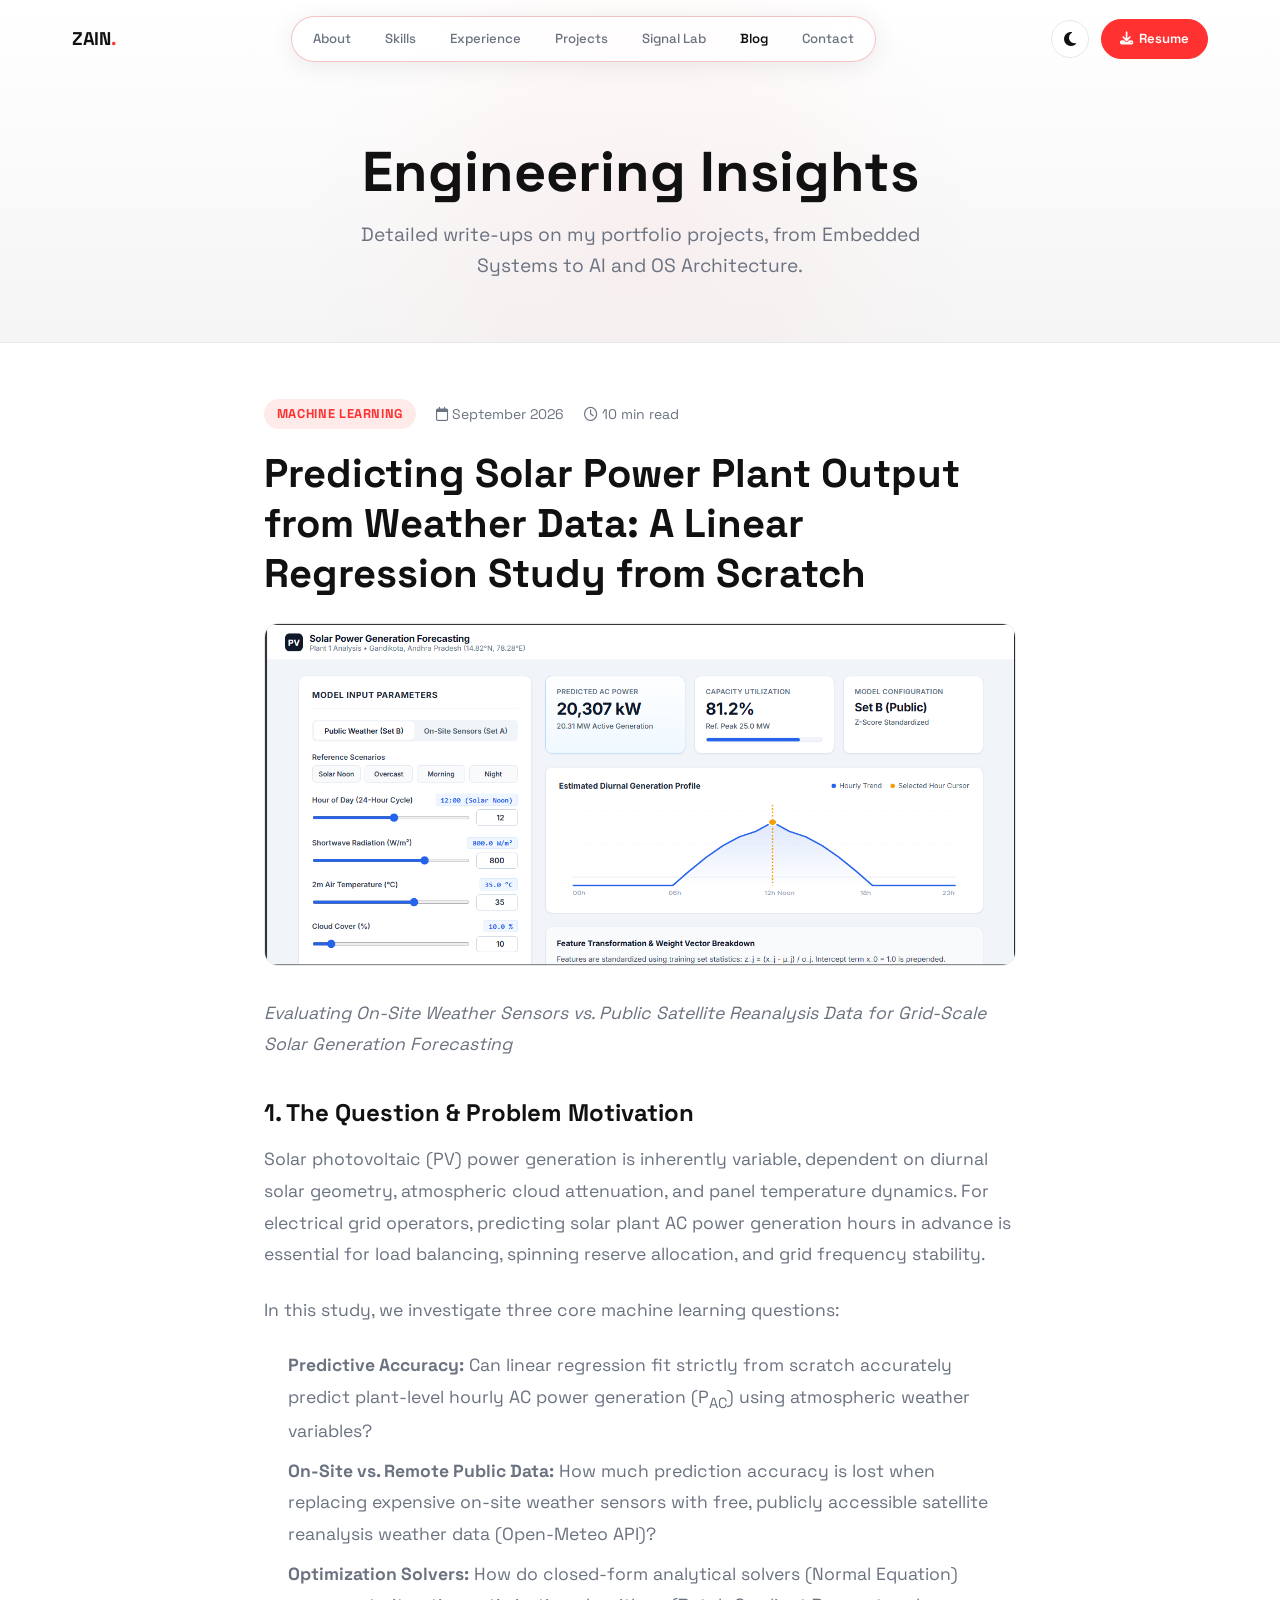
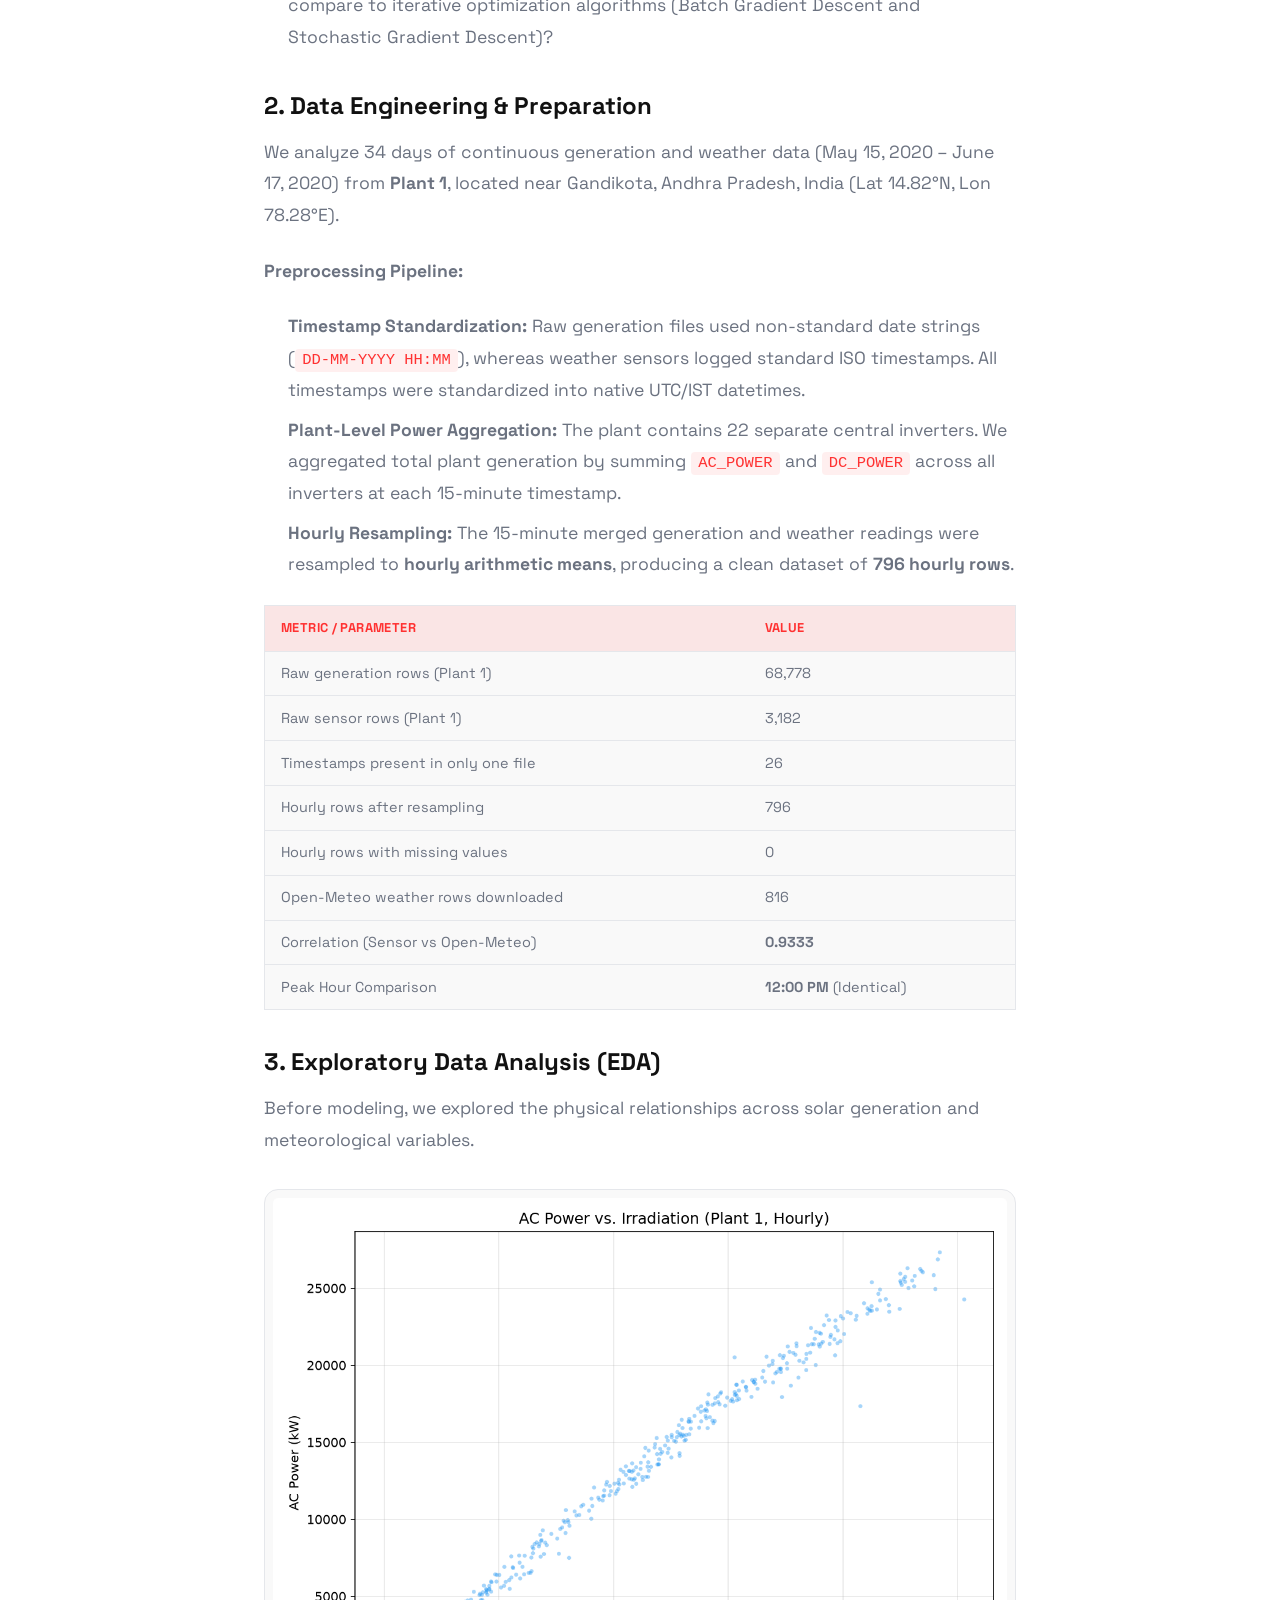
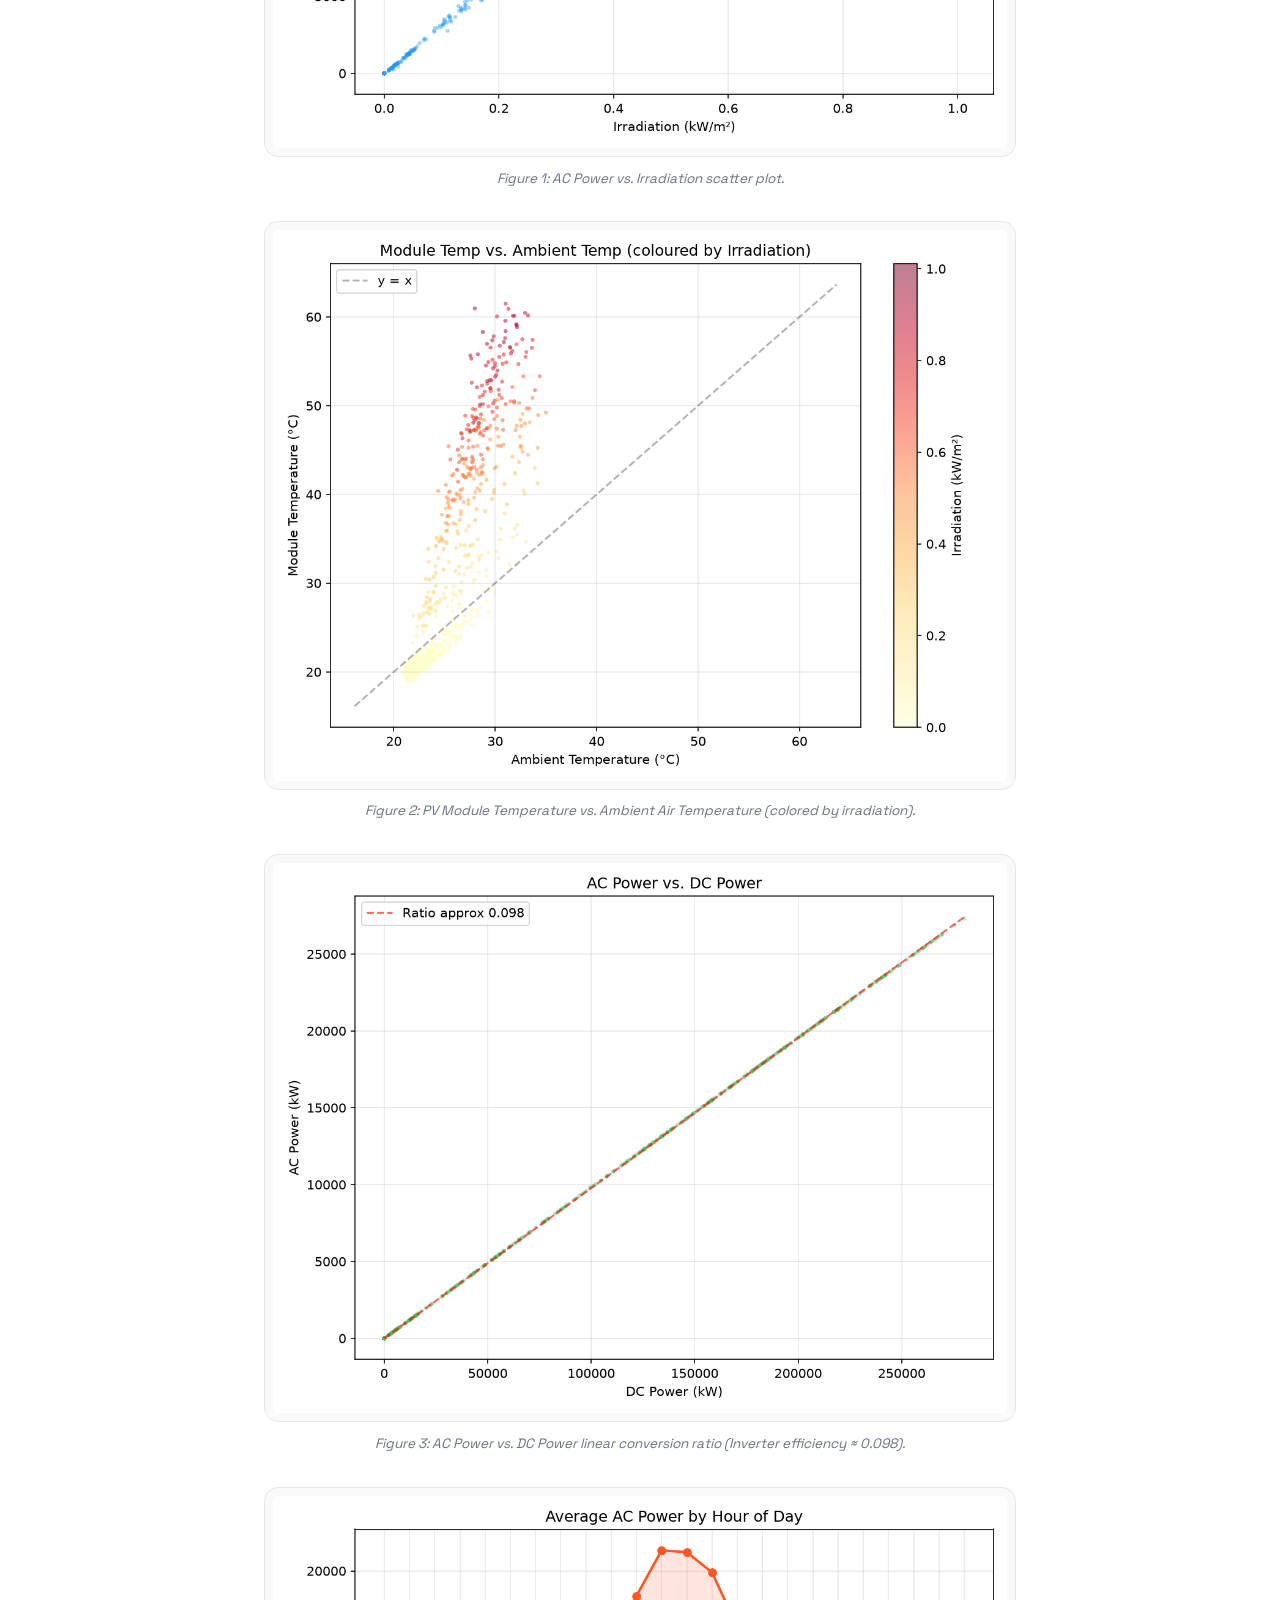
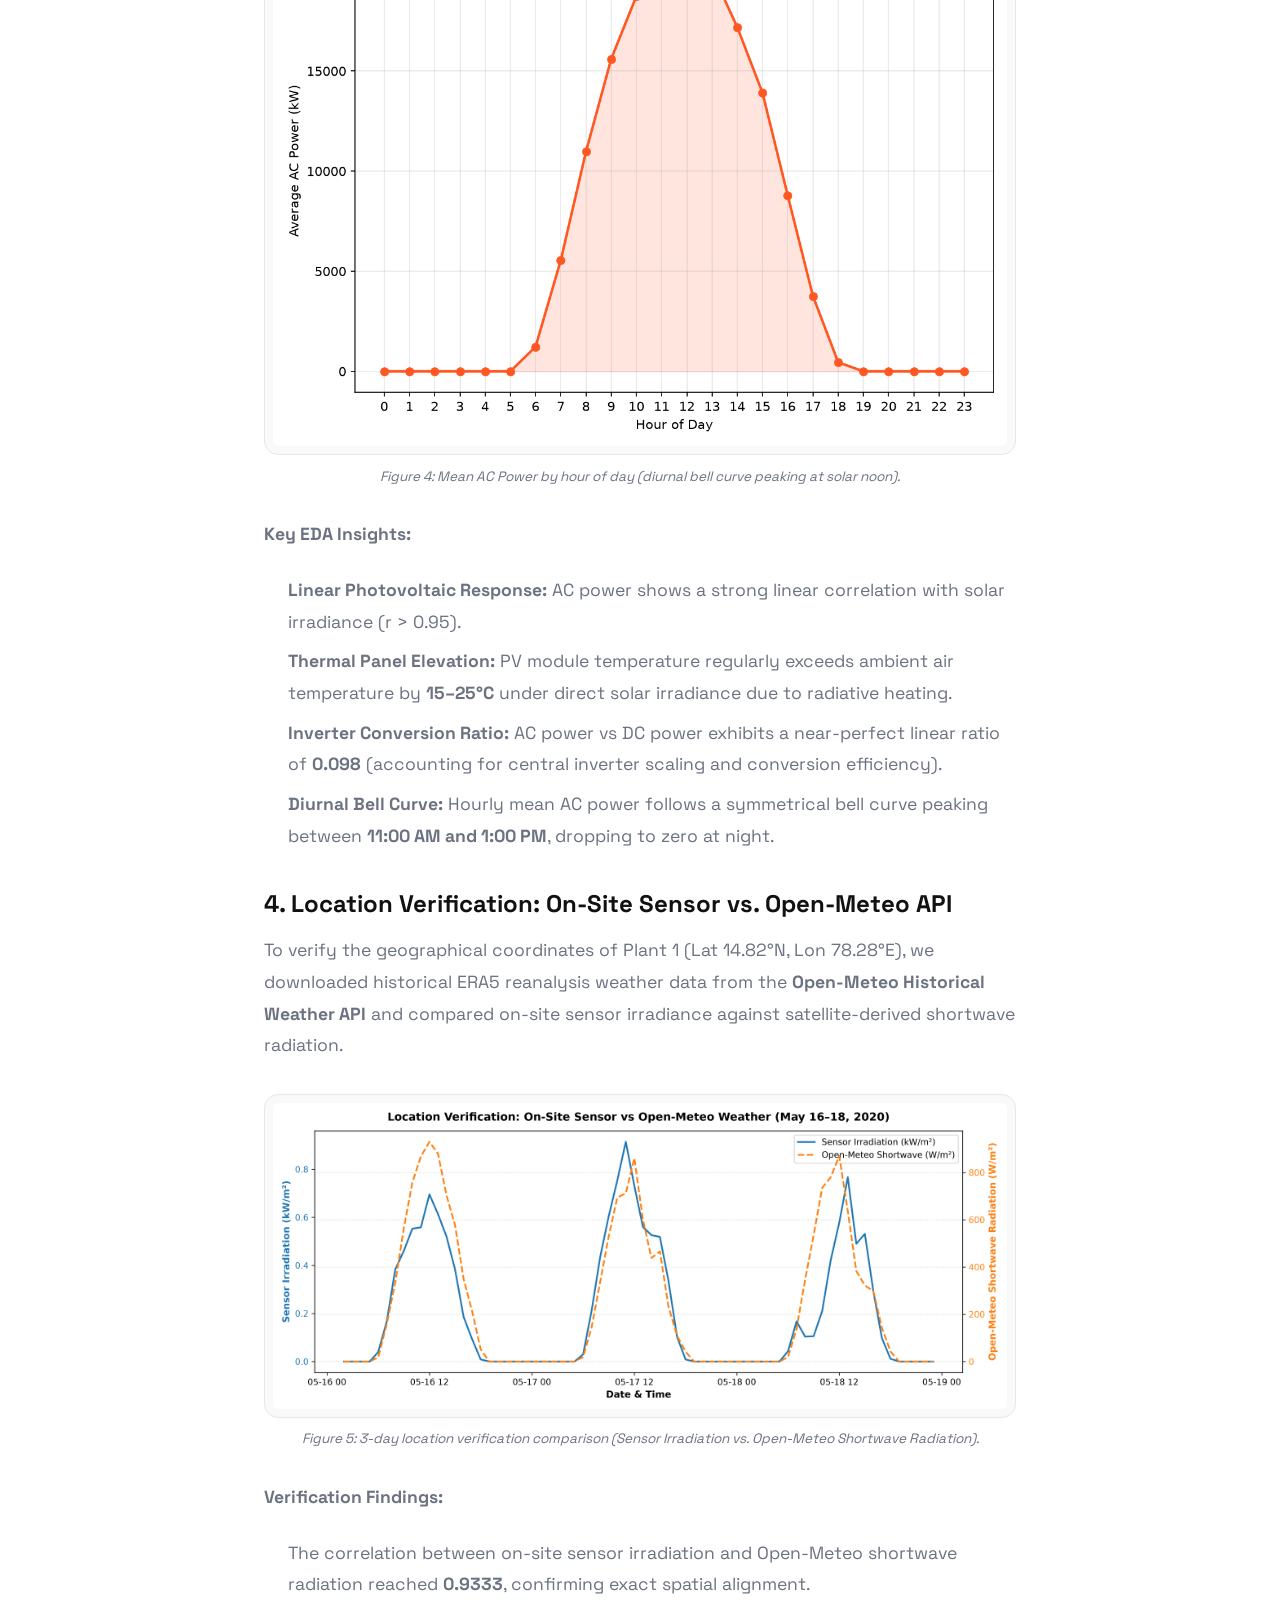
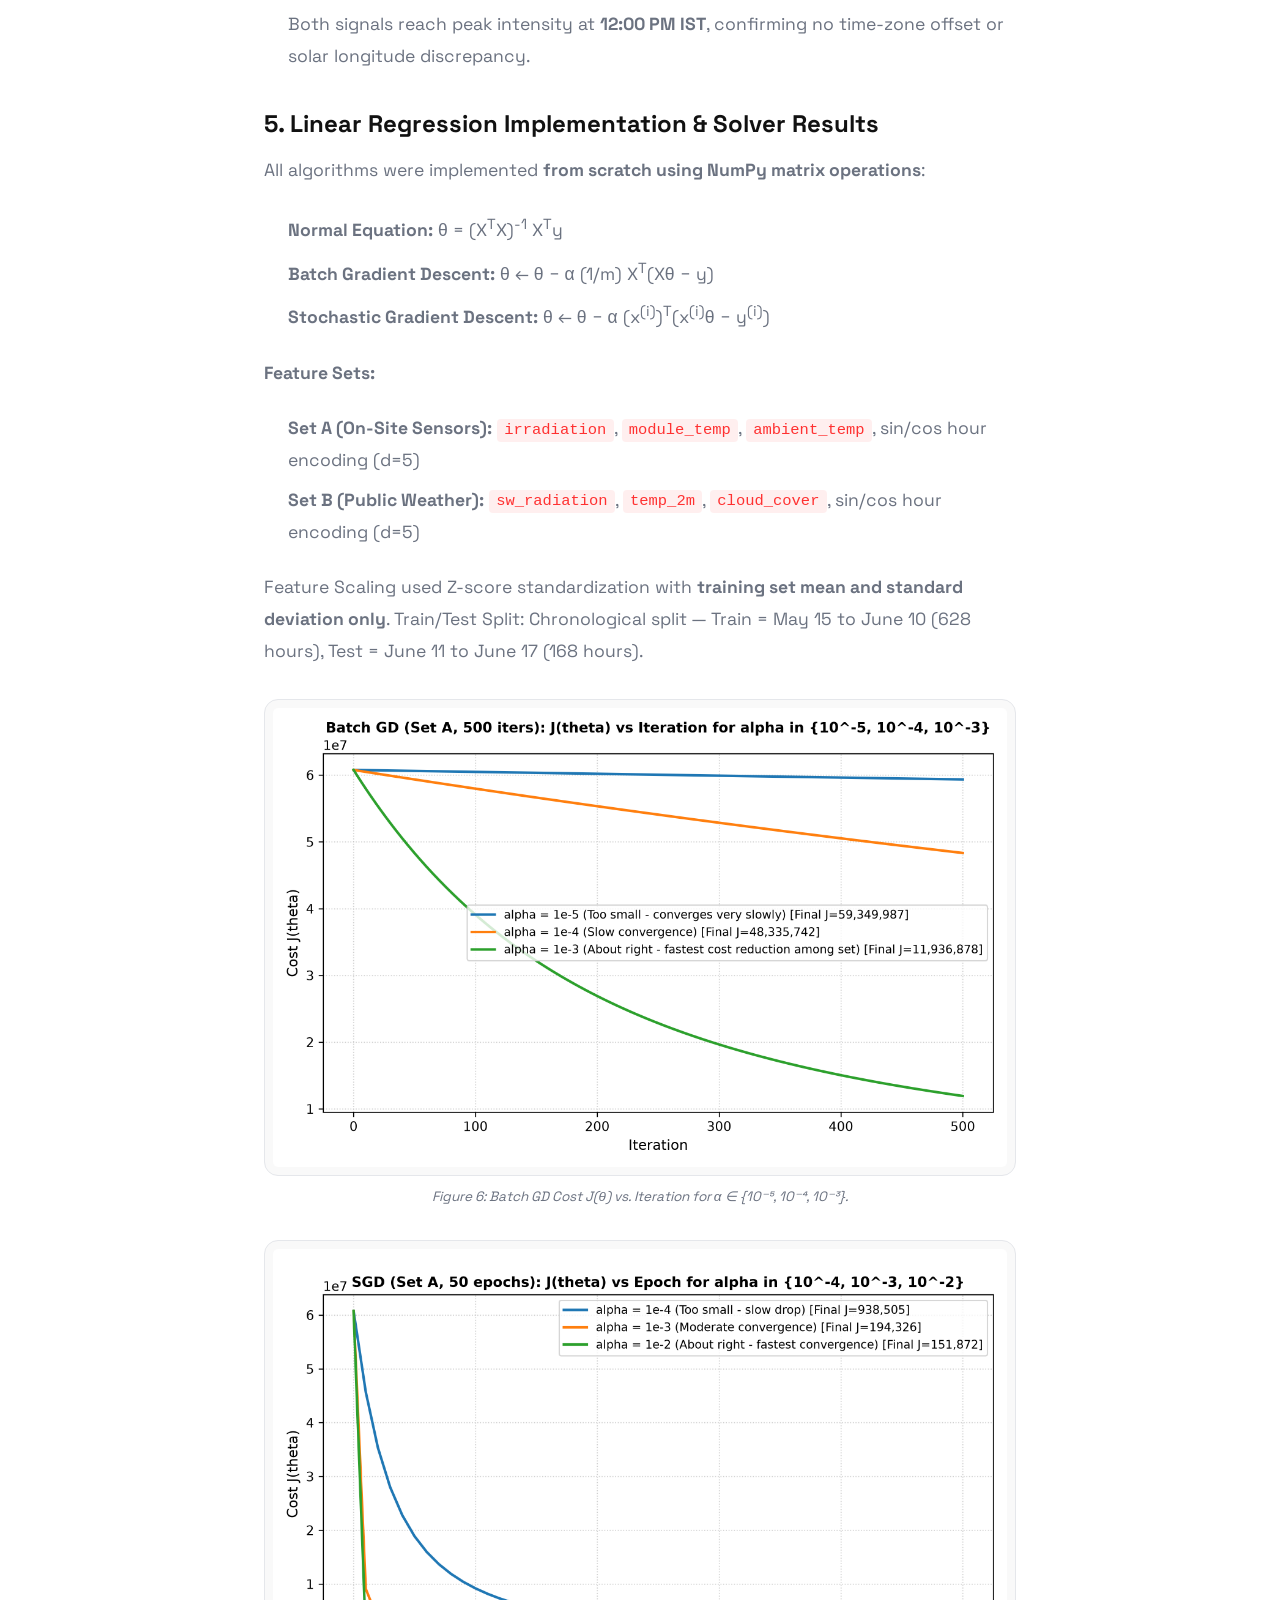
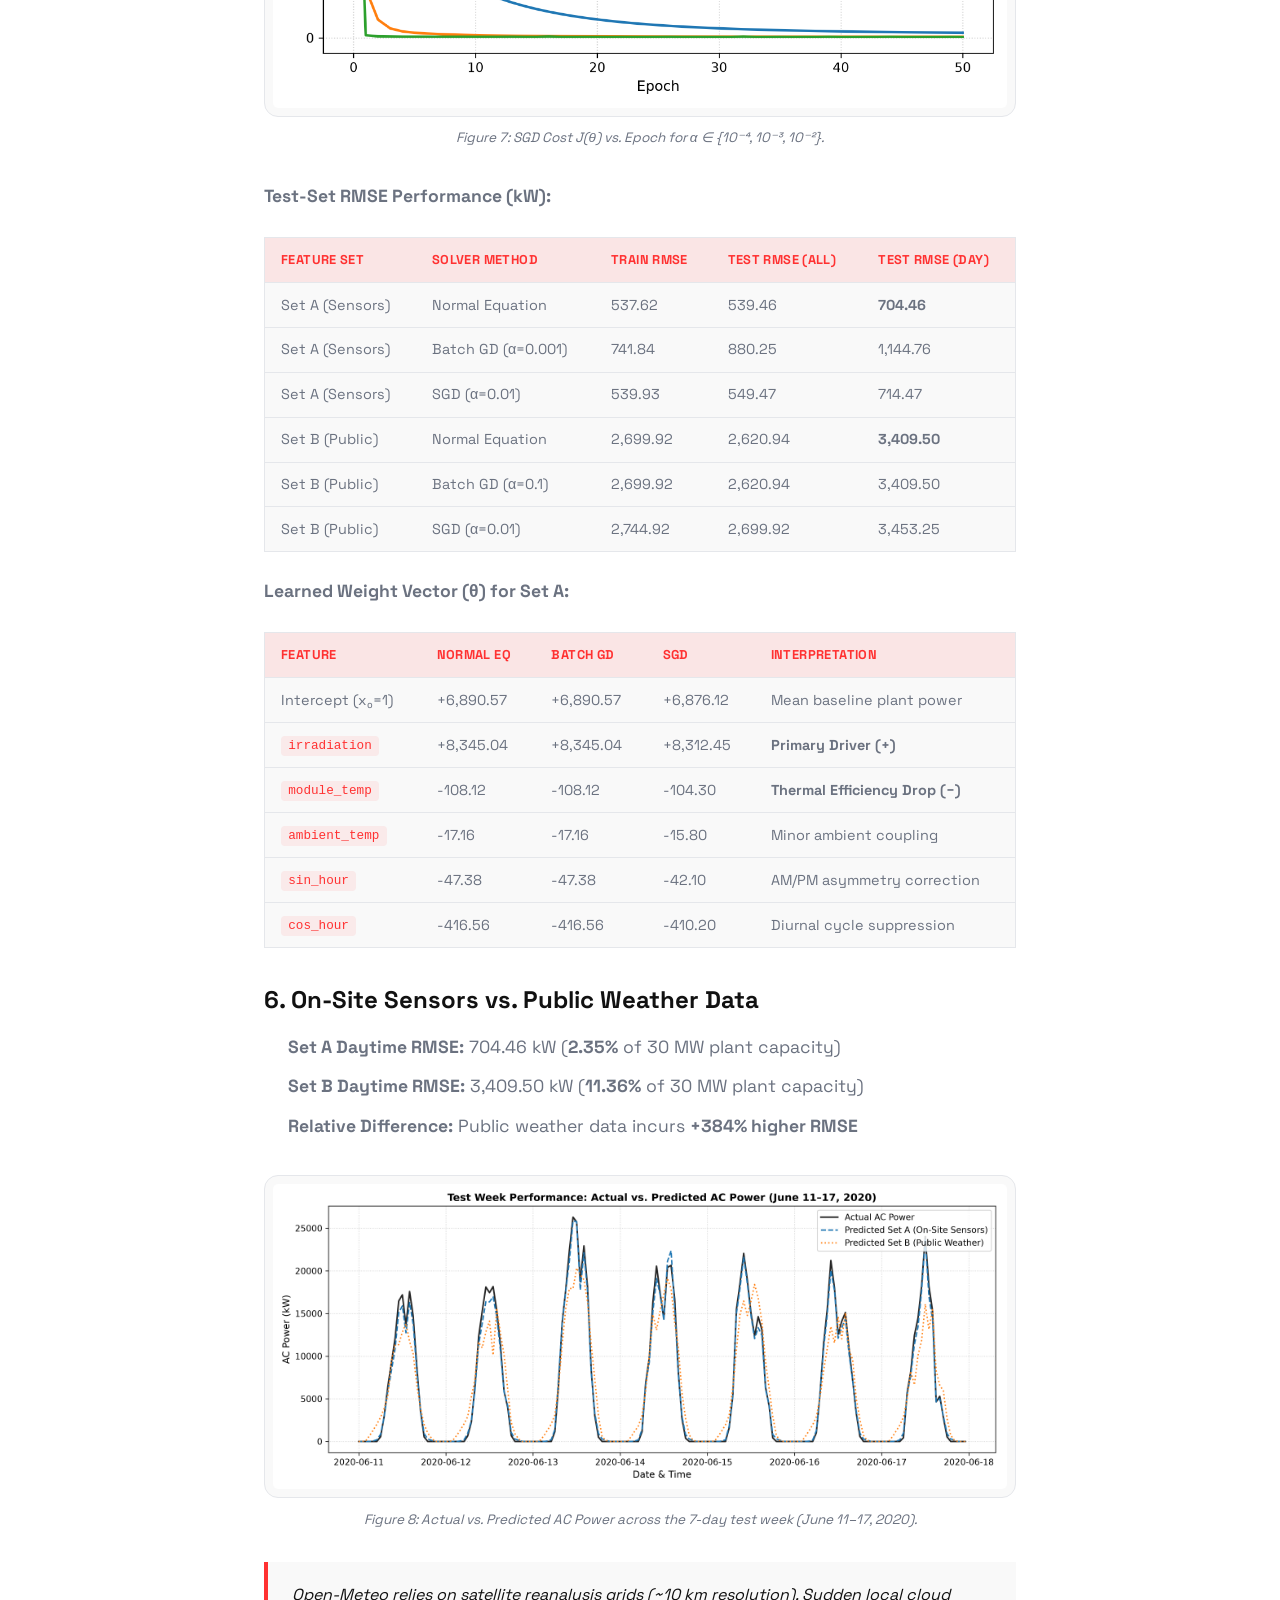
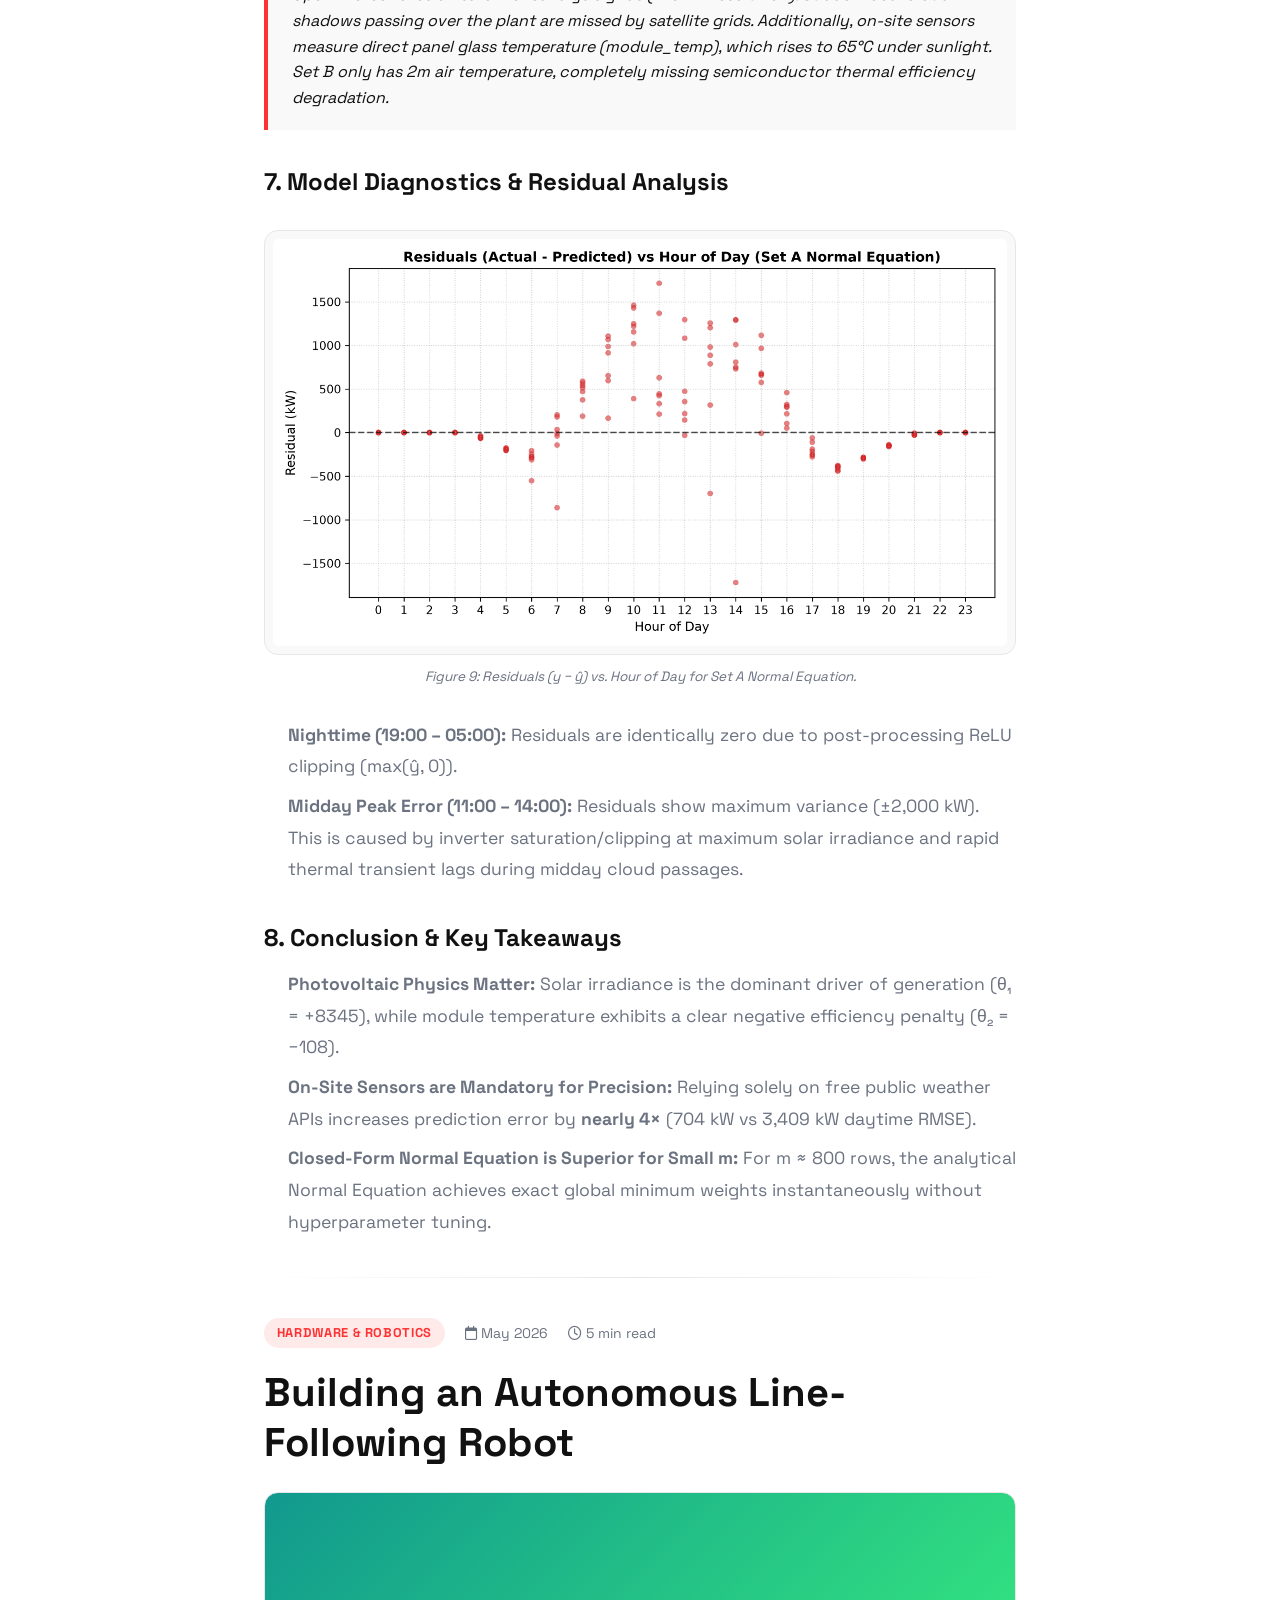
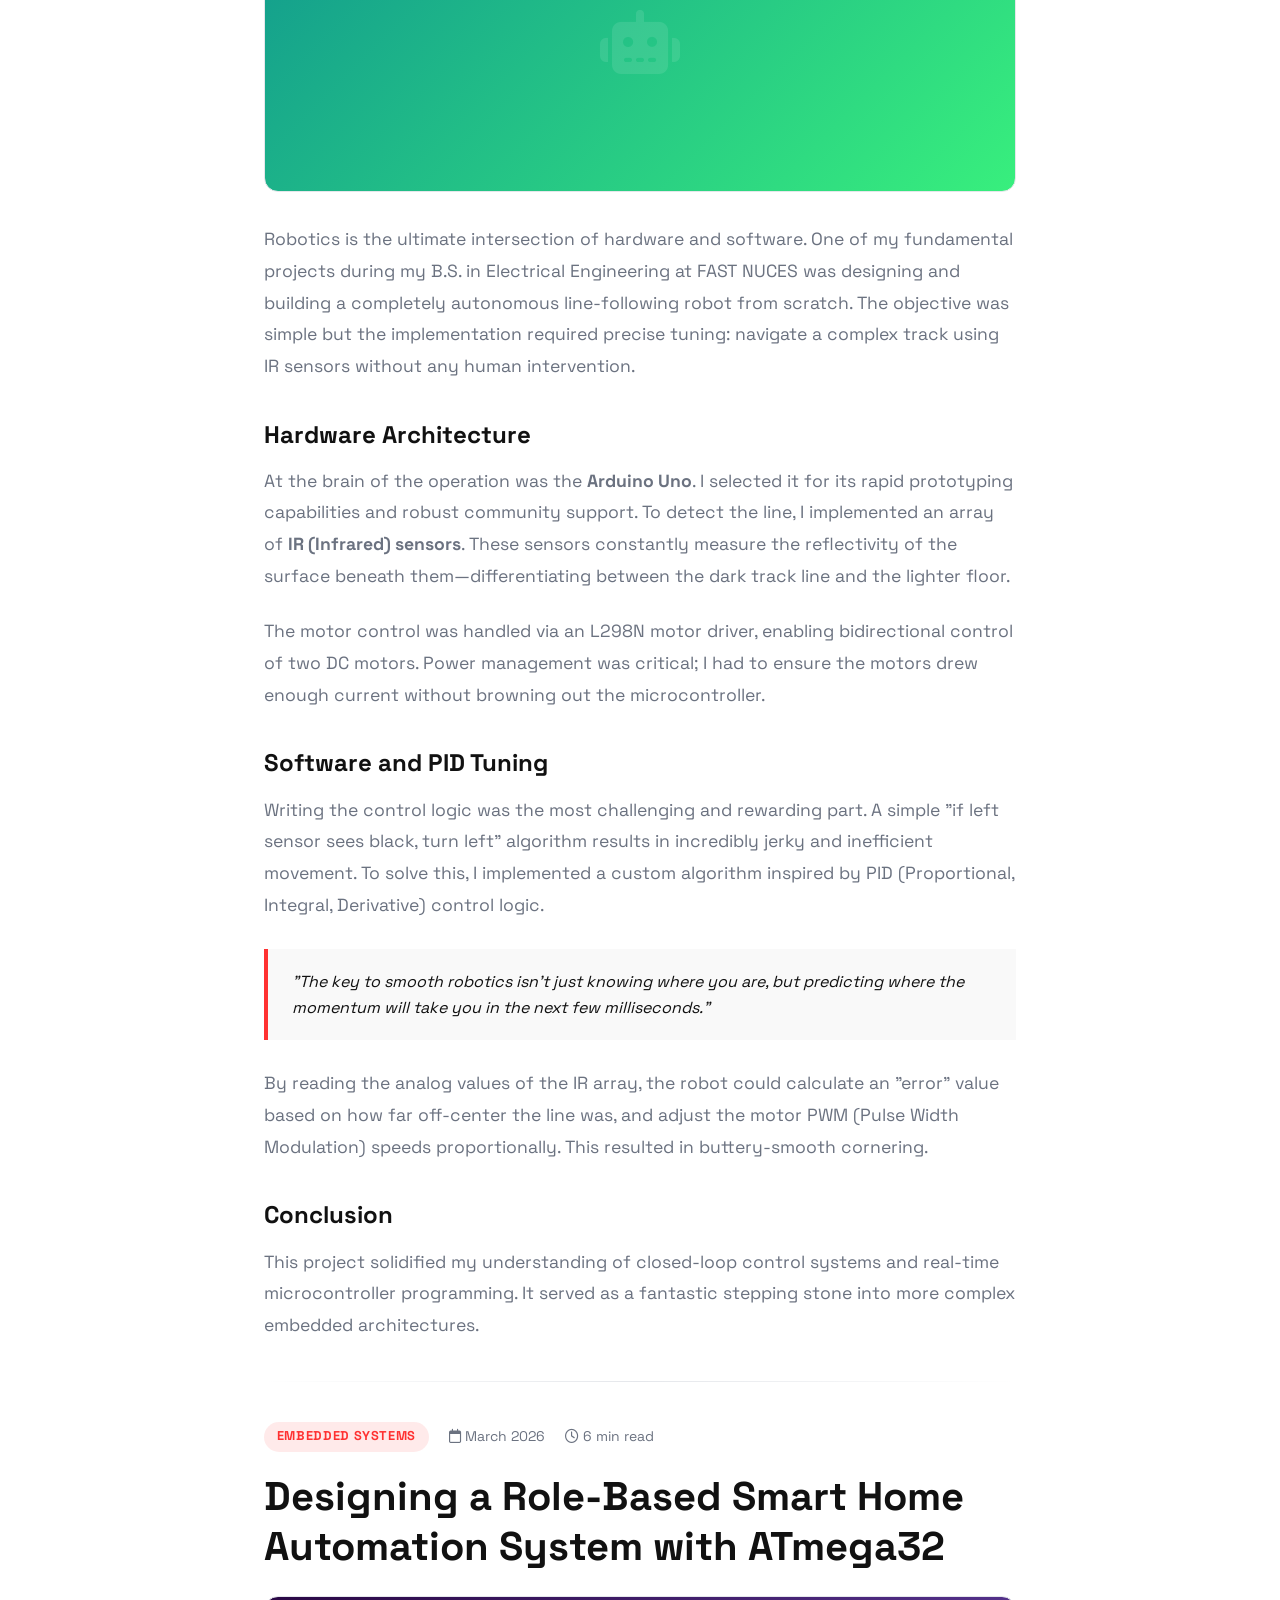
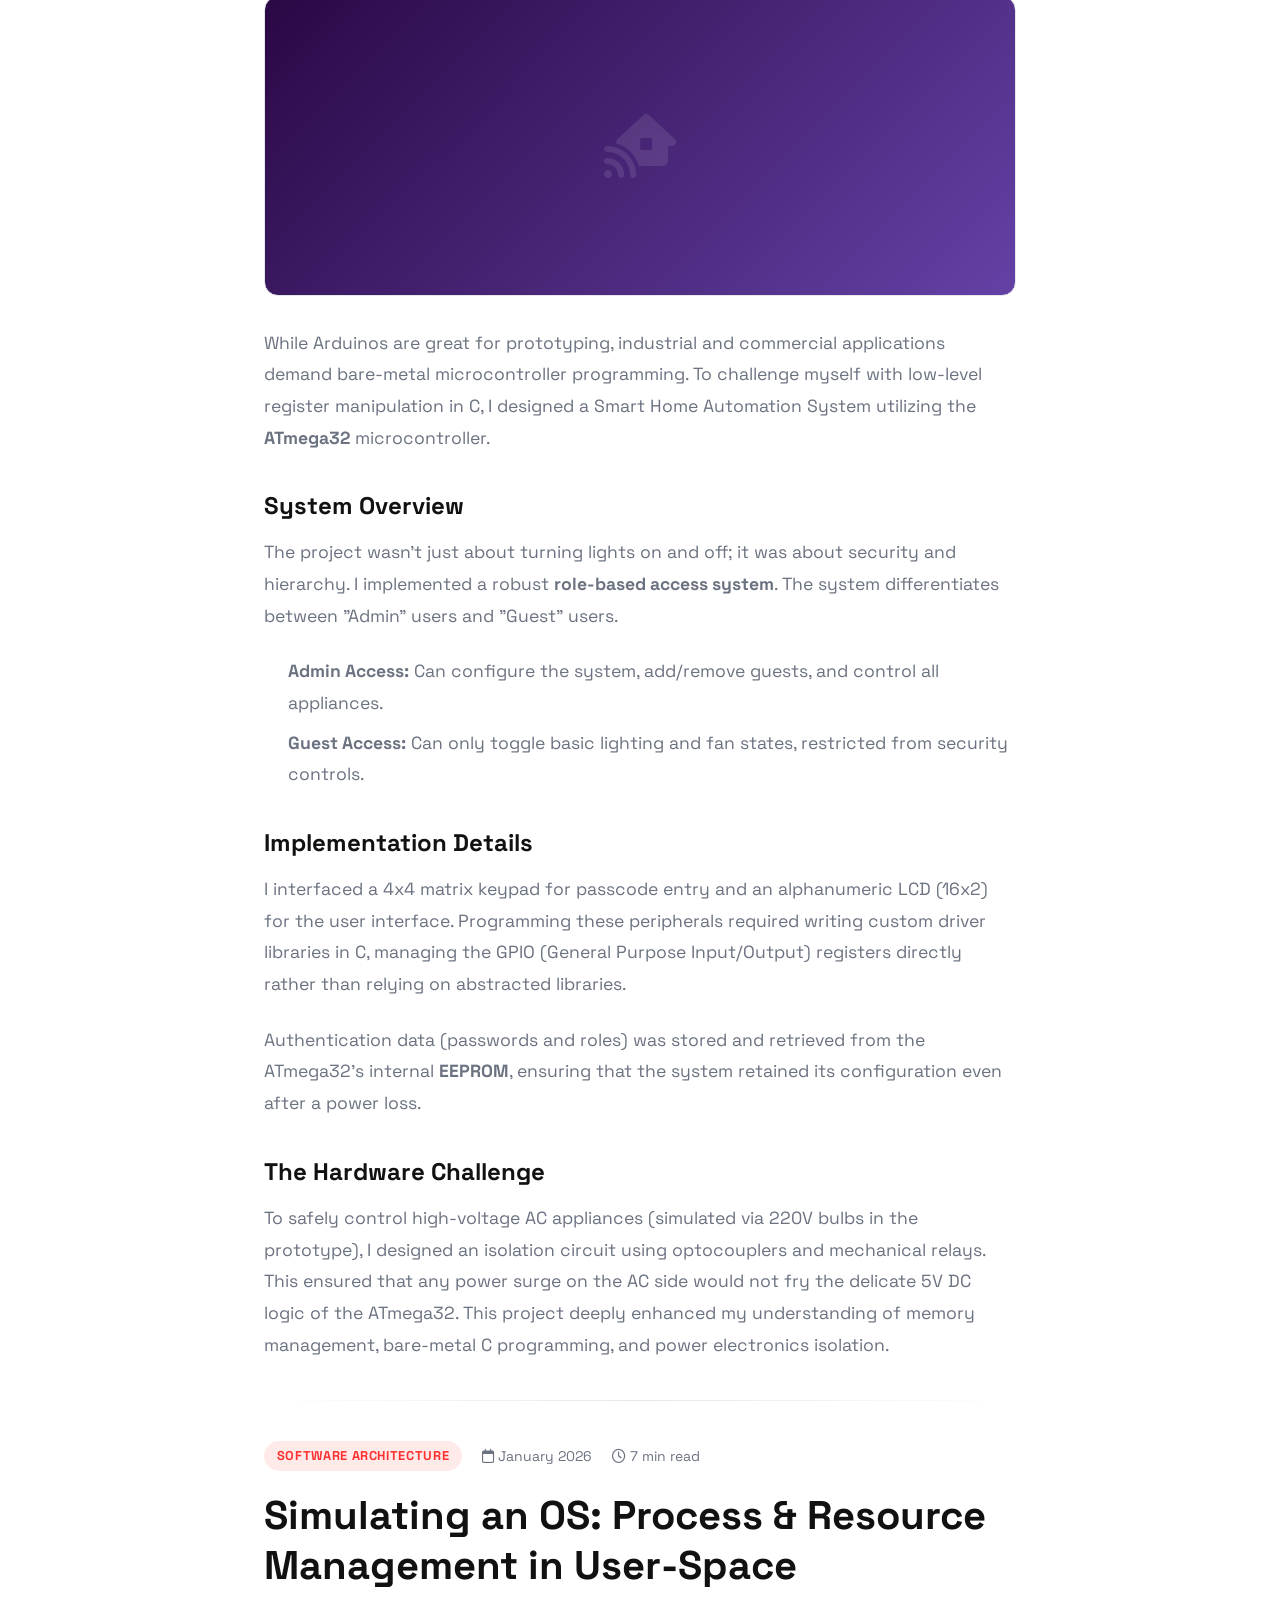
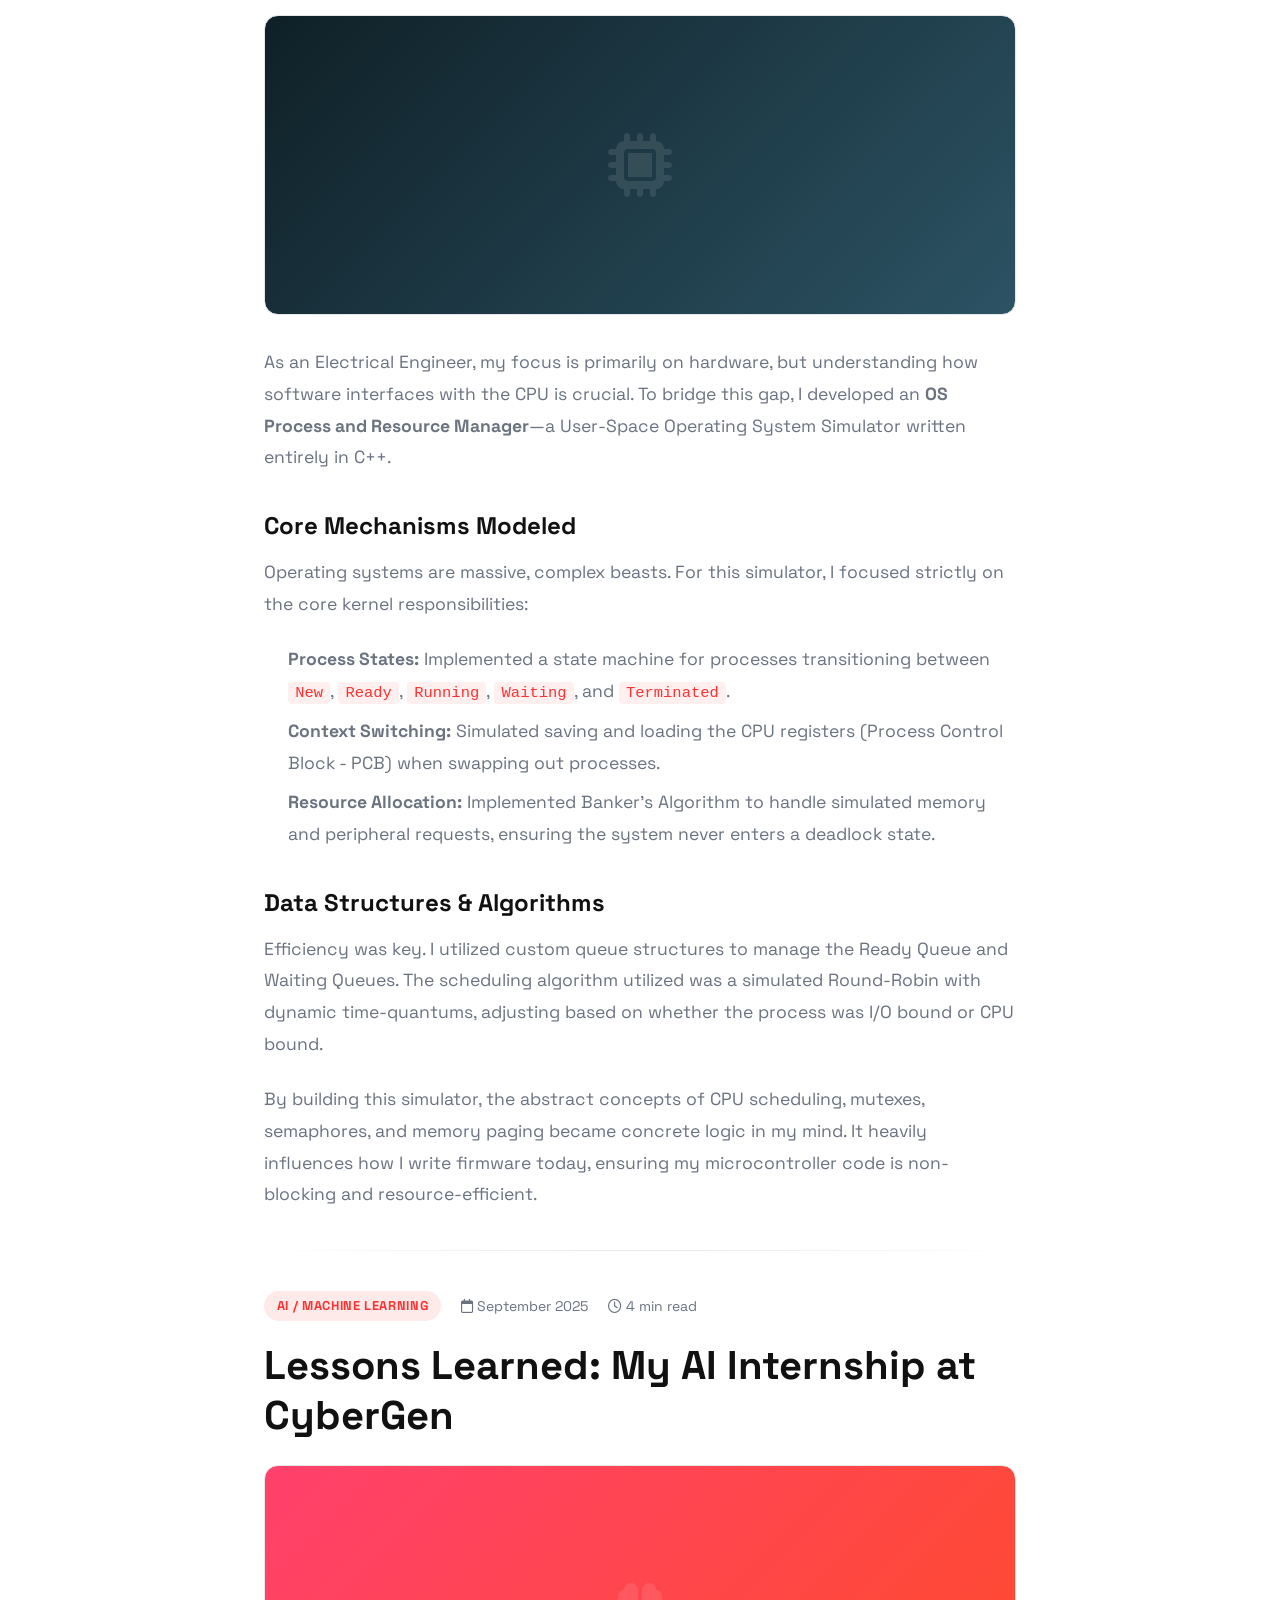
==== commit 274171e7: "Make blog page fully responsive for mobile, tablet, and desktop viewports" ====
--- a/blog.html
+++ b/blog.html
@@ -24,7 +24,7 @@
     <style>
       /* Blog Page Specific Styles */
       .blog-page-hero {
-        padding: 150px 0 80px;
+        padding: 140px 0 60px;
         background: linear-gradient(to bottom, var(--bg) 0%, var(--bg-secondary) 100%);
         text-align: center;
         border-bottom: 1px solid var(--border);
@@ -45,14 +45,15 @@
         pointer-events: none;
       }
       .blog-page-title {
-        font-size: 3.5rem;
+        font-size: clamp(2rem, 6vw, 3.5rem);
         font-weight: 800;
         margin-bottom: 1rem;
         position: relative;
         z-index: 1;
+        line-height: 1.15;
       }
       .blog-page-subtitle {
-        font-size: 1.2rem;
+        font-size: clamp(0.95rem, 2.5vw, 1.2rem);
         color: var(--fg-muted);
         max-width: 600px;
         margin: 0 auto;
@@ -63,17 +64,18 @@
       .blog-container {
         max-width: 800px;
         margin: 0 auto;
-        padding: 4rem 1.5rem;
+        padding: 3.5rem 1.5rem;
+        width: 100%;
       }
       
       .blog-article {
-        margin-bottom: 6rem;
+        margin-bottom: 5rem;
         position: relative;
       }
       .blog-article:not(:last-child)::after {
         content: '';
         position: absolute;
-        bottom: -3rem;
+        bottom: -2.5rem;
         left: 0;
         width: 100%;
         height: 1px;
@@ -83,10 +85,11 @@
       .article-meta {
         display: flex;
         align-items: center;
-        gap: 1.5rem;
-        font-size: 0.9rem;
+        flex-wrap: wrap;
+        gap: 0.75rem 1.25rem;
+        font-size: 0.875rem;
         color: var(--fg-muted);
-        margin-bottom: 1.5rem;
+        margin-bottom: 1.25rem;
       }
       .article-tag {
         background: rgba(255,49,49,0.1);
@@ -100,41 +103,48 @@
       }
       
       .article-title {
-        font-size: 2.5rem;
+        font-size: clamp(1.4rem, 4.5vw, 2.5rem);
         font-weight: 800;
         margin-bottom: 1.5rem;
-        line-height: 1.2;
+        line-height: 1.25;
         color: var(--fg);
+        word-wrap: break-word;
+        overflow-wrap: break-word;
       }
       
       .article-content p {
-        font-size: 1.1rem;
+        font-size: clamp(0.975rem, 2vw, 1.1rem);
         line-height: 1.8;
         color: var(--fg-muted);
         margin-bottom: 1.5rem;
+        word-wrap: break-word;
+        overflow-wrap: break-word;
       }
       .article-content h3 {
-        font-size: 1.5rem;
-        margin: 2.5rem 0 1rem;
+        font-size: clamp(1.2rem, 3.5vw, 1.5rem);
+        margin: 2.25rem 0 1rem;
         color: var(--fg);
+        line-height: 1.3;
       }
       .article-content ul {
         margin-bottom: 1.5rem;
         padding-left: 1.5rem;
       }
       .article-content li {
-        font-size: 1.1rem;
+        font-size: clamp(0.975rem, 2vw, 1.1rem);
         line-height: 1.8;
         color: var(--fg-muted);
         margin-bottom: 0.5rem;
+        word-wrap: break-word;
+        overflow-wrap: break-word;
       }
       
       /* Blockquote style */
       .article-content blockquote {
         border-left: 4px solid var(--accent);
         background: var(--bg-card);
-        padding: 1.5rem;
-        margin: 2rem 0;
+        padding: 1.25rem 1.5rem;
+        margin: 1.75rem 0;
         border-radius: 0 var(--radius-md) var(--radius-md) 0;
         font-style: italic;
       }
@@ -142,13 +152,13 @@
       /* Image placeholders */
       .article-image {
         width: 100%;
-        height: 300px;
+        height: clamp(180px, 40vw, 300px);
         border-radius: var(--radius-lg);
         background: var(--bg-card);
         display: flex;
         align-items: center;
         justify-content: center;
-        font-size: 4rem;
+        font-size: clamp(2.5rem, 8vw, 4rem);
         color: rgba(255,255,255,0.1);
         margin-bottom: 2rem;
         border: 1px solid var(--border);
@@ -160,10 +170,12 @@
       .article-content .blog-figure {
         margin: 2rem 0;
         text-align: center;
+        width: 100%;
       }
       .article-content .blog-figure img {
         width: 100%;
-        max-width: 720px;
+        max-width: 100%;
+        height: auto;
         border-radius: var(--radius-lg);
         border: 1px solid var(--border);
         background: var(--bg-card);
@@ -171,26 +183,34 @@
         transition: transform 0.3s ease, box-shadow 0.3s ease;
       }
       .article-content .blog-figure img:hover {
-        transform: scale(1.02);
+        transform: scale(1.015);
         box-shadow: 0 12px 40px rgba(0,0,0,0.4);
       }
       .article-content .blog-figure figcaption {
-        font-size: 0.9rem;
+        font-size: 0.85rem;
         color: var(--fg-muted);
-        margin-top: 0.75rem;
+        margin-top: 0.65rem;
         font-style: italic;
-      }
-
-      /* Blog tables */
+        padding: 0 0.5rem;
+      }
+
+      /* Blog tables container & table styles */
+      .article-table-wrap {
+        width: 100%;
+        overflow-x: auto;
+        -webkit-overflow-scrolling: touch;
+        margin: 1.5rem 0;
+        border-radius: var(--radius-md);
+        border: 1px solid var(--border);
+        background: var(--bg-card);
+      }
       .article-content table {
         width: 100%;
+        min-width: 540px;
         border-collapse: collapse;
-        margin: 1.5rem 0;
-        font-size: 0.95rem;
-        background: var(--bg-card);
-        border-radius: var(--radius-md);
-        overflow: hidden;
-        border: 1px solid var(--border);
+        margin: 0;
+        font-size: 0.9rem;
+        background: transparent;
       }
       .article-content th {
         background: rgba(255,49,49,0.1);
@@ -198,9 +218,10 @@
         padding: 0.75rem 1rem;
         text-align: left;
         font-weight: 700;
-        font-size: 0.85rem;
+        font-size: 0.8rem;
         text-transform: uppercase;
         letter-spacing: 0.03em;
+        white-space: nowrap;
       }
       .article-content td {
         padding: 0.65rem 1rem;
@@ -217,8 +238,9 @@
         color: var(--accent);
         padding: 0.15rem 0.45rem;
         border-radius: 4px;
-        font-size: 0.9em;
+        font-size: 0.88em;
         font-family: 'Courier New', monospace;
+        word-break: break-word;
       }
 
       /* Web UI screenshot image */
@@ -233,6 +255,54 @@
         width: 100%;
         height: auto;
         display: block;
+      }
+
+      /* Media Queries for responsive adjustments */
+      @media (max-width: 768px) {
+        .blog-page-hero {
+          padding: 110px 1rem 45px;
+        }
+        .blog-container {
+          padding: 2.5rem 1.25rem;
+        }
+        .blog-article {
+          margin-bottom: 4rem;
+        }
+        .blog-article:not(:last-child)::after {
+          bottom: -2rem;
+        }
+        .article-content blockquote {
+          padding: 1rem 1.1rem;
+          margin: 1.5rem 0;
+        }
+      }
+
+      @media (max-width: 480px) {
+        .blog-page-hero {
+          padding: 95px 0.85rem 35px;
+        }
+        .blog-container {
+          padding: 1.75rem 0.85rem;
+        }
+        .blog-article {
+          margin-bottom: 3rem;
+        }
+        .article-meta {
+          gap: 0.4rem 0.75rem;
+          font-size: 0.8rem;
+        }
+        .article-content ul {
+          padding-left: 1rem;
+        }
+        .article-content blockquote {
+          padding: 0.85rem 1rem;
+          margin: 1.25rem 0;
+          border-left-width: 3px;
+          font-size: 0.9rem;
+        }
+        .article-content .blog-figure img {
+          padding: 0.25rem;
+        }
       }
     </style>
   </head>
@@ -351,24 +421,26 @@
             <li><strong>Hourly Resampling:</strong> The 15-minute merged generation and weather readings were resampled to <strong>hourly arithmetic means</strong>, producing a clean dataset of <strong>796 hourly rows</strong>.</li>
           </ul>
 
-          <table>
-            <thead>
-              <tr>
-                <th>Metric / Parameter</th>
-                <th>Value</th>
-              </tr>
-            </thead>
-            <tbody>
-              <tr><td>Raw generation rows (Plant 1)</td><td>68,778</td></tr>
-              <tr><td>Raw sensor rows (Plant 1)</td><td>3,182</td></tr>
-              <tr><td>Timestamps present in only one file</td><td>26</td></tr>
-              <tr><td>Hourly rows after resampling</td><td>796</td></tr>
-              <tr><td>Hourly rows with missing values</td><td>0</td></tr>
-              <tr><td>Open-Meteo weather rows downloaded</td><td>816</td></tr>
-              <tr><td>Correlation (Sensor vs Open-Meteo)</td><td><strong>0.9333</strong></td></tr>
-              <tr><td>Peak Hour Comparison</td><td><strong>12:00 PM</strong> (Identical)</td></tr>
-            </tbody>
-          </table>
+          <div class="article-table-wrap">
+            <table>
+              <thead>
+                <tr>
+                  <th>Metric / Parameter</th>
+                  <th>Value</th>
+                </tr>
+              </thead>
+              <tbody>
+                <tr><td>Raw generation rows (Plant 1)</td><td>68,778</td></tr>
+                <tr><td>Raw sensor rows (Plant 1)</td><td>3,182</td></tr>
+                <tr><td>Timestamps present in only one file</td><td>26</td></tr>
+                <tr><td>Hourly rows after resampling</td><td>796</td></tr>
+                <tr><td>Hourly rows with missing values</td><td>0</td></tr>
+                <tr><td>Open-Meteo weather rows downloaded</td><td>816</td></tr>
+                <tr><td>Correlation (Sensor vs Open-Meteo)</td><td><strong>0.9333</strong></td></tr>
+                <tr><td>Peak Hour Comparison</td><td><strong>12:00 PM</strong> (Identical)</td></tr>
+              </tbody>
+            </table>
+          </div>
 
           <h3>3. Exploratory Data Analysis (EDA)</h3>
           <p>
@@ -448,46 +520,50 @@
           </figure>
 
           <p><strong>Test-Set RMSE Performance (kW):</strong></p>
-          <table>
-            <thead>
-              <tr>
-                <th>Feature Set</th>
-                <th>Solver Method</th>
-                <th>Train RMSE</th>
-                <th>Test RMSE (All)</th>
-                <th>Test RMSE (Day)</th>
-              </tr>
-            </thead>
-            <tbody>
-              <tr><td>Set A (Sensors)</td><td>Normal Equation</td><td>537.62</td><td>539.46</td><td><strong>704.46</strong></td></tr>
-              <tr><td>Set A (Sensors)</td><td>Batch GD (α=0.001)</td><td>741.84</td><td>880.25</td><td>1,144.76</td></tr>
-              <tr><td>Set A (Sensors)</td><td>SGD (α=0.01)</td><td>539.93</td><td>549.47</td><td>714.47</td></tr>
-              <tr><td>Set B (Public)</td><td>Normal Equation</td><td>2,699.92</td><td>2,620.94</td><td><strong>3,409.50</strong></td></tr>
-              <tr><td>Set B (Public)</td><td>Batch GD (α=0.1)</td><td>2,699.92</td><td>2,620.94</td><td>3,409.50</td></tr>
-              <tr><td>Set B (Public)</td><td>SGD (α=0.01)</td><td>2,744.92</td><td>2,699.92</td><td>3,453.25</td></tr>
-            </tbody>
-          </table>
+          <div class="article-table-wrap">
+            <table>
+              <thead>
+                <tr>
+                  <th>Feature Set</th>
+                  <th>Solver Method</th>
+                  <th>Train RMSE</th>
+                  <th>Test RMSE (All)</th>
+                  <th>Test RMSE (Day)</th>
+                </tr>
+              </thead>
+              <tbody>
+                <tr><td>Set A (Sensors)</td><td>Normal Equation</td><td>537.62</td><td>539.46</td><td><strong>704.46</strong></td></tr>
+                <tr><td>Set A (Sensors)</td><td>Batch GD (α=0.001)</td><td>741.84</td><td>880.25</td><td>1,144.76</td></tr>
+                <tr><td>Set A (Sensors)</td><td>SGD (α=0.01)</td><td>539.93</td><td>549.47</td><td>714.47</td></tr>
+                <tr><td>Set B (Public)</td><td>Normal Equation</td><td>2,699.92</td><td>2,620.94</td><td><strong>3,409.50</strong></td></tr>
+                <tr><td>Set B (Public)</td><td>Batch GD (α=0.1)</td><td>2,699.92</td><td>2,620.94</td><td>3,409.50</td></tr>
+                <tr><td>Set B (Public)</td><td>SGD (α=0.01)</td><td>2,744.92</td><td>2,699.92</td><td>3,453.25</td></tr>
+              </tbody>
+            </table>
+          </div>
 
           <p><strong>Learned Weight Vector (θ) for Set A:</strong></p>
-          <table>
-            <thead>
-              <tr>
-                <th>Feature</th>
-                <th>Normal Eq</th>
-                <th>Batch GD</th>
-                <th>SGD</th>
-                <th>Interpretation</th>
-              </tr>
-            </thead>
-            <tbody>
-              <tr><td>Intercept (x₀=1)</td><td>+6,890.57</td><td>+6,890.57</td><td>+6,876.12</td><td>Mean baseline plant power</td></tr>
-              <tr><td><code>irradiation</code></td><td>+8,345.04</td><td>+8,345.04</td><td>+8,312.45</td><td><strong>Primary Driver (+)</strong></td></tr>
-              <tr><td><code>module_temp</code></td><td>-108.12</td><td>-108.12</td><td>-104.30</td><td><strong>Thermal Efficiency Drop (−)</strong></td></tr>
-              <tr><td><code>ambient_temp</code></td><td>-17.16</td><td>-17.16</td><td>-15.80</td><td>Minor ambient coupling</td></tr>
-              <tr><td><code>sin_hour</code></td><td>-47.38</td><td>-47.38</td><td>-42.10</td><td>AM/PM asymmetry correction</td></tr>
-              <tr><td><code>cos_hour</code></td><td>-416.56</td><td>-416.56</td><td>-410.20</td><td>Diurnal cycle suppression</td></tr>
-            </tbody>
-          </table>
+          <div class="article-table-wrap">
+            <table>
+              <thead>
+                <tr>
+                  <th>Feature</th>
+                  <th>Normal Eq</th>
+                  <th>Batch GD</th>
+                  <th>SGD</th>
+                  <th>Interpretation</th>
+                </tr>
+              </thead>
+              <tbody>
+                <tr><td>Intercept (x₀=1)</td><td>+6,890.57</td><td>+6,890.57</td><td>+6,876.12</td><td>Mean baseline plant power</td></tr>
+                <tr><td><code>irradiation</code></td><td>+8,345.04</td><td>+8,345.04</td><td>+8,312.45</td><td><strong>Primary Driver (+)</strong></td></tr>
+                <tr><td><code>module_temp</code></td><td>-108.12</td><td>-108.12</td><td>-104.30</td><td><strong>Thermal Efficiency Drop (−)</strong></td></tr>
+                <tr><td><code>ambient_temp</code></td><td>-17.16</td><td>-17.16</td><td>-15.80</td><td>Minor ambient coupling</td></tr>
+                <tr><td><code>sin_hour</code></td><td>-47.38</td><td>-47.38</td><td>-42.10</td><td>AM/PM asymmetry correction</td></tr>
+                <tr><td><code>cos_hour</code></td><td>-416.56</td><td>-416.56</td><td>-410.20</td><td>Diurnal cycle suppression</td></tr>
+              </tbody>
+            </table>
+          </div>
 
           <h3>6. On-Site Sensors vs. Public Weather Data</h3>
           <ul>
--- a/styles.css
+++ b/styles.css
@@ -2622,6 +2622,9 @@
   .blog-featured-img {
     height: 200px;
   }
+  .blog-newsletter {
+    padding: 2rem 1.25rem;
+  }
 }
 @media (max-width: 480px) {
   /* Stack stats vertically only on very small screens */
@@ -2637,6 +2640,12 @@
   .hero-stat:not(:last-child)::after {
     display: none;
   }
+  .blog-grid {
+    grid-template-columns: 1fr;
+  }
+  .blog-newsletter {
+    padding: 1.5rem 1rem;
+  }
 }
 /* ══════════════════════════════════════════════
    HERO PREMIUM ENHANCEMENTS
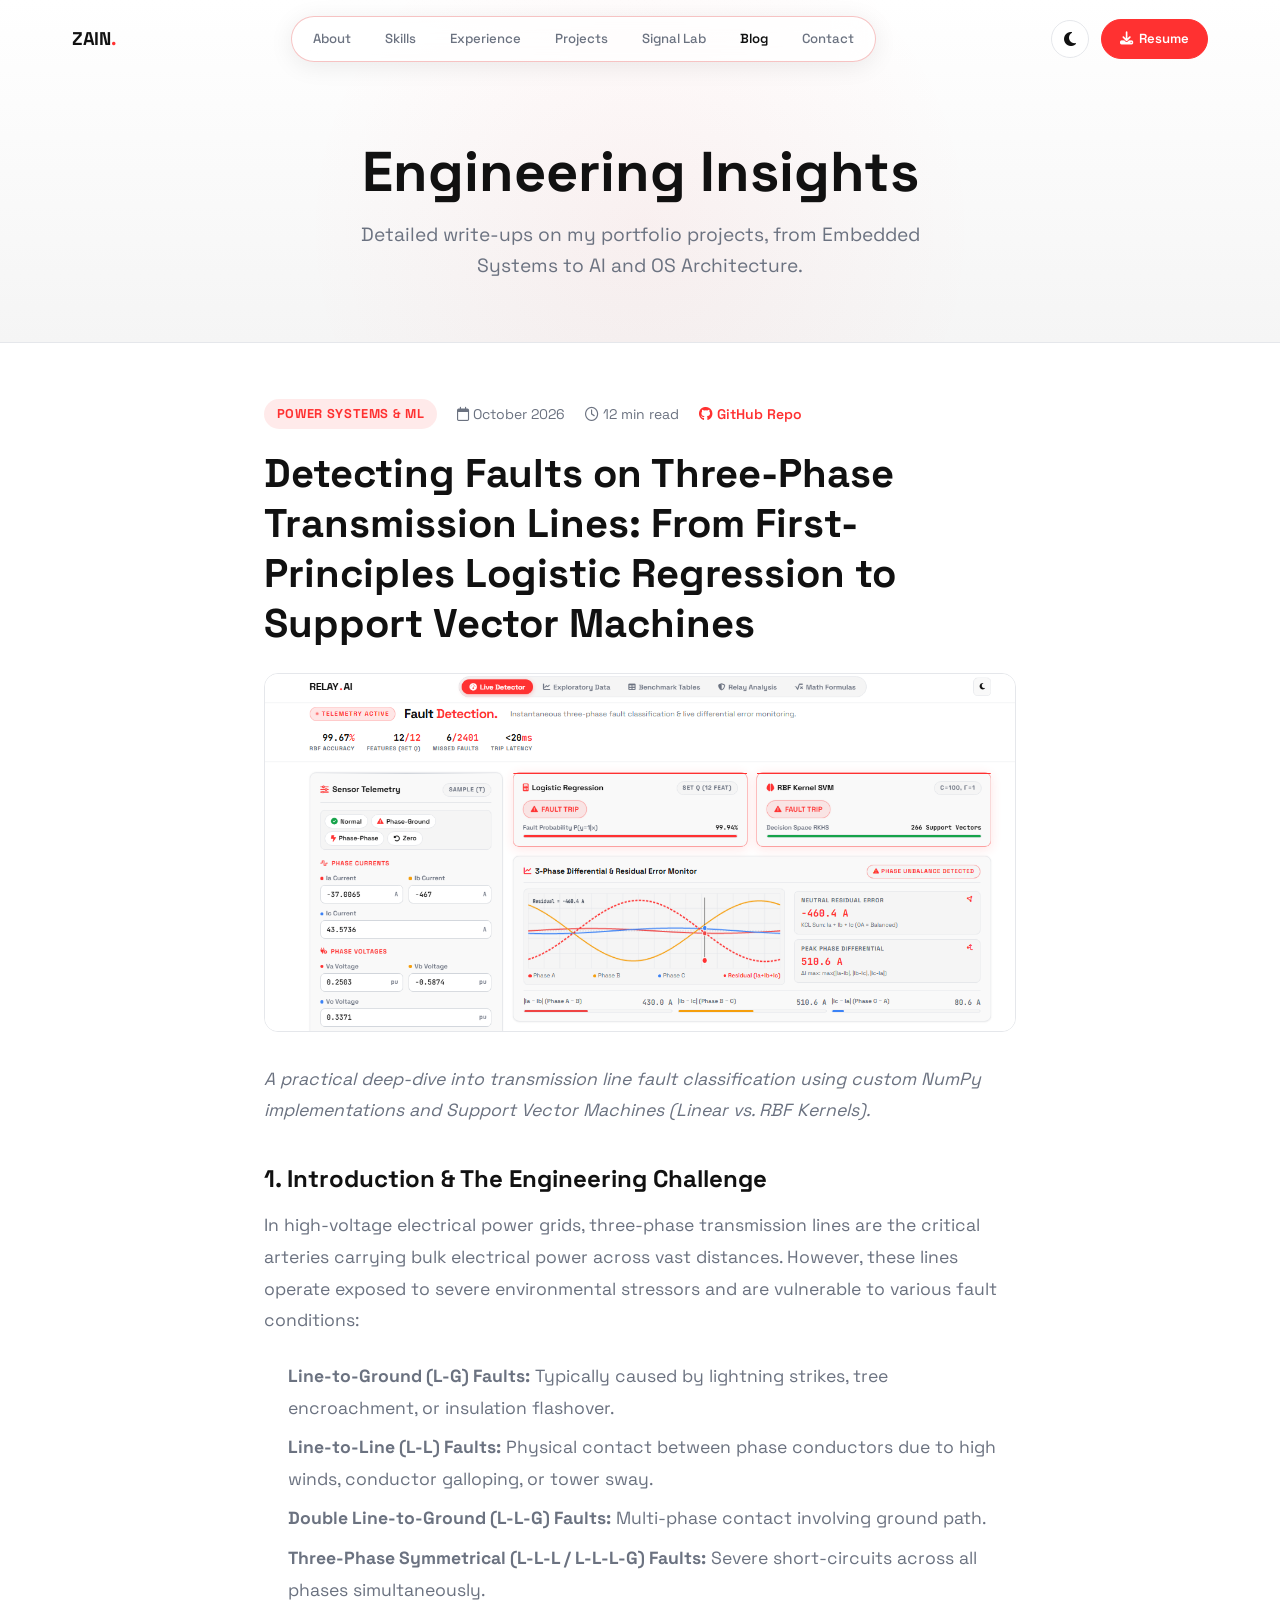
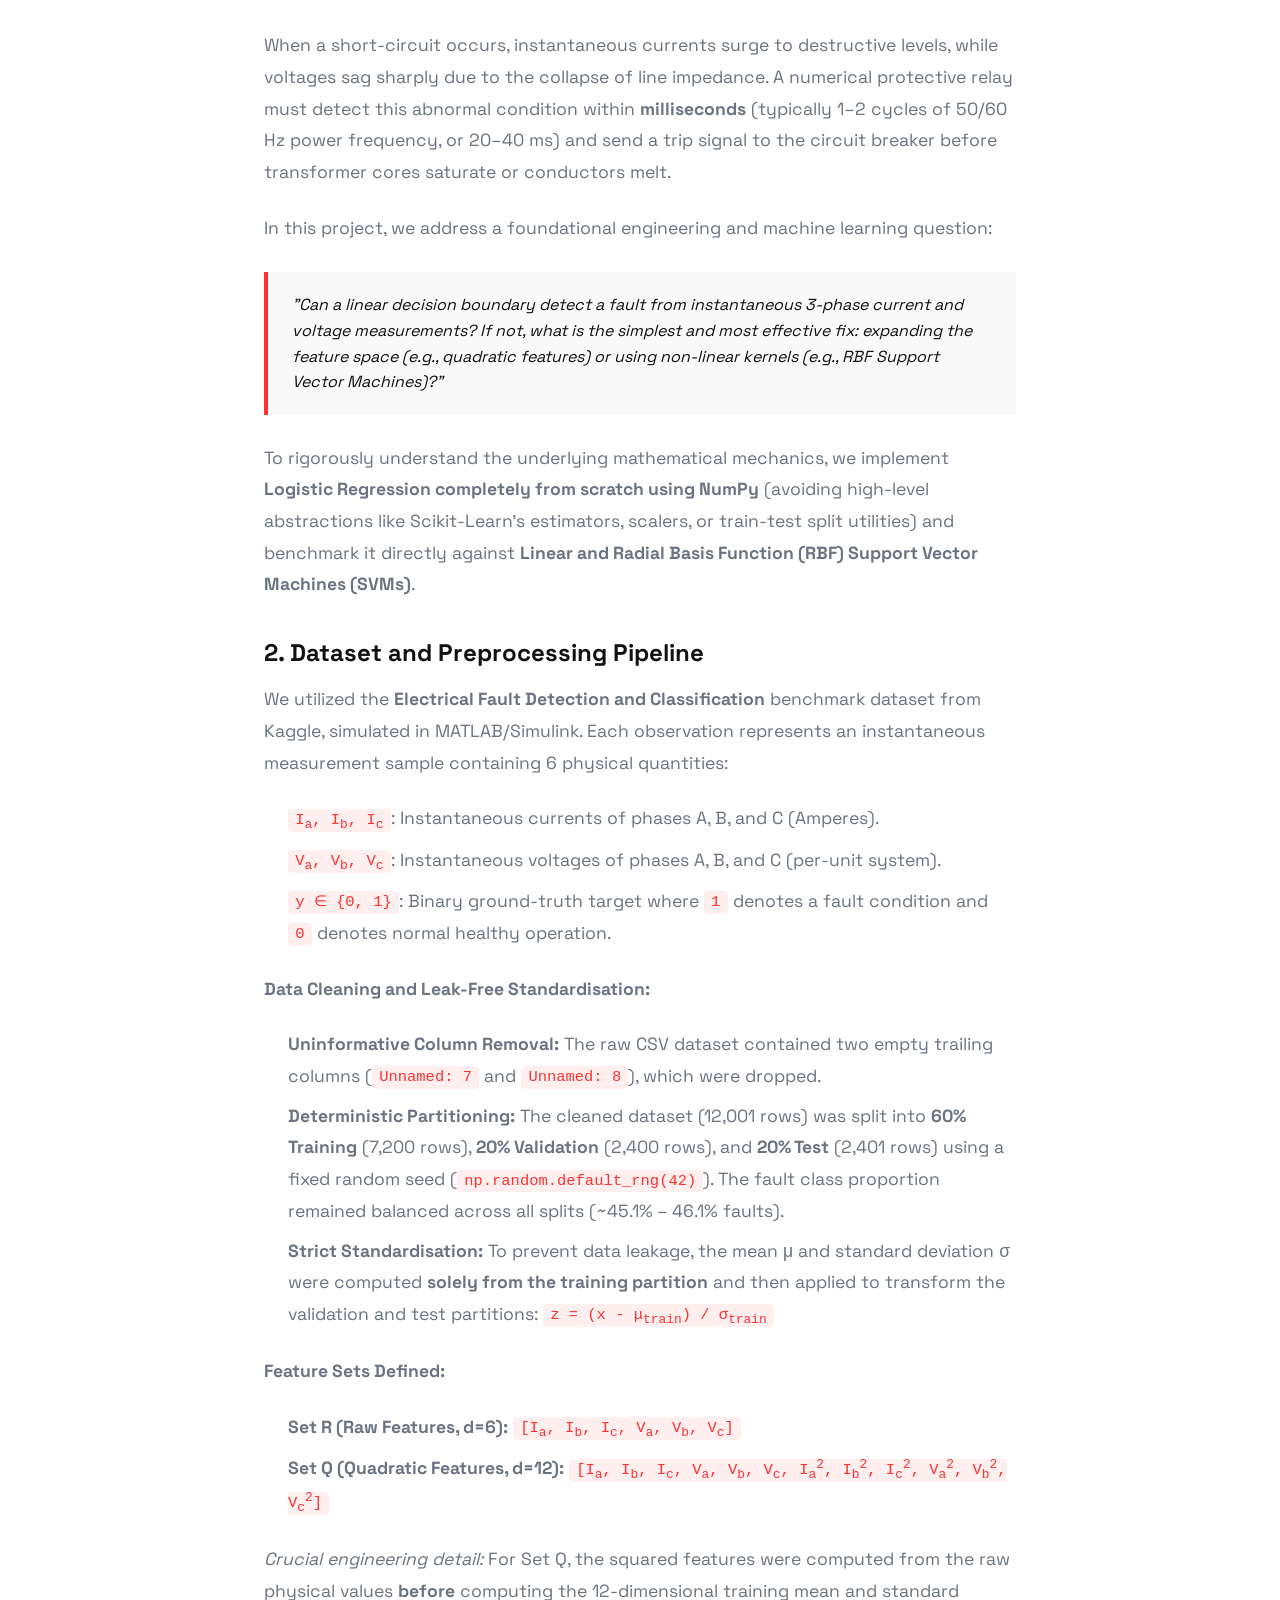
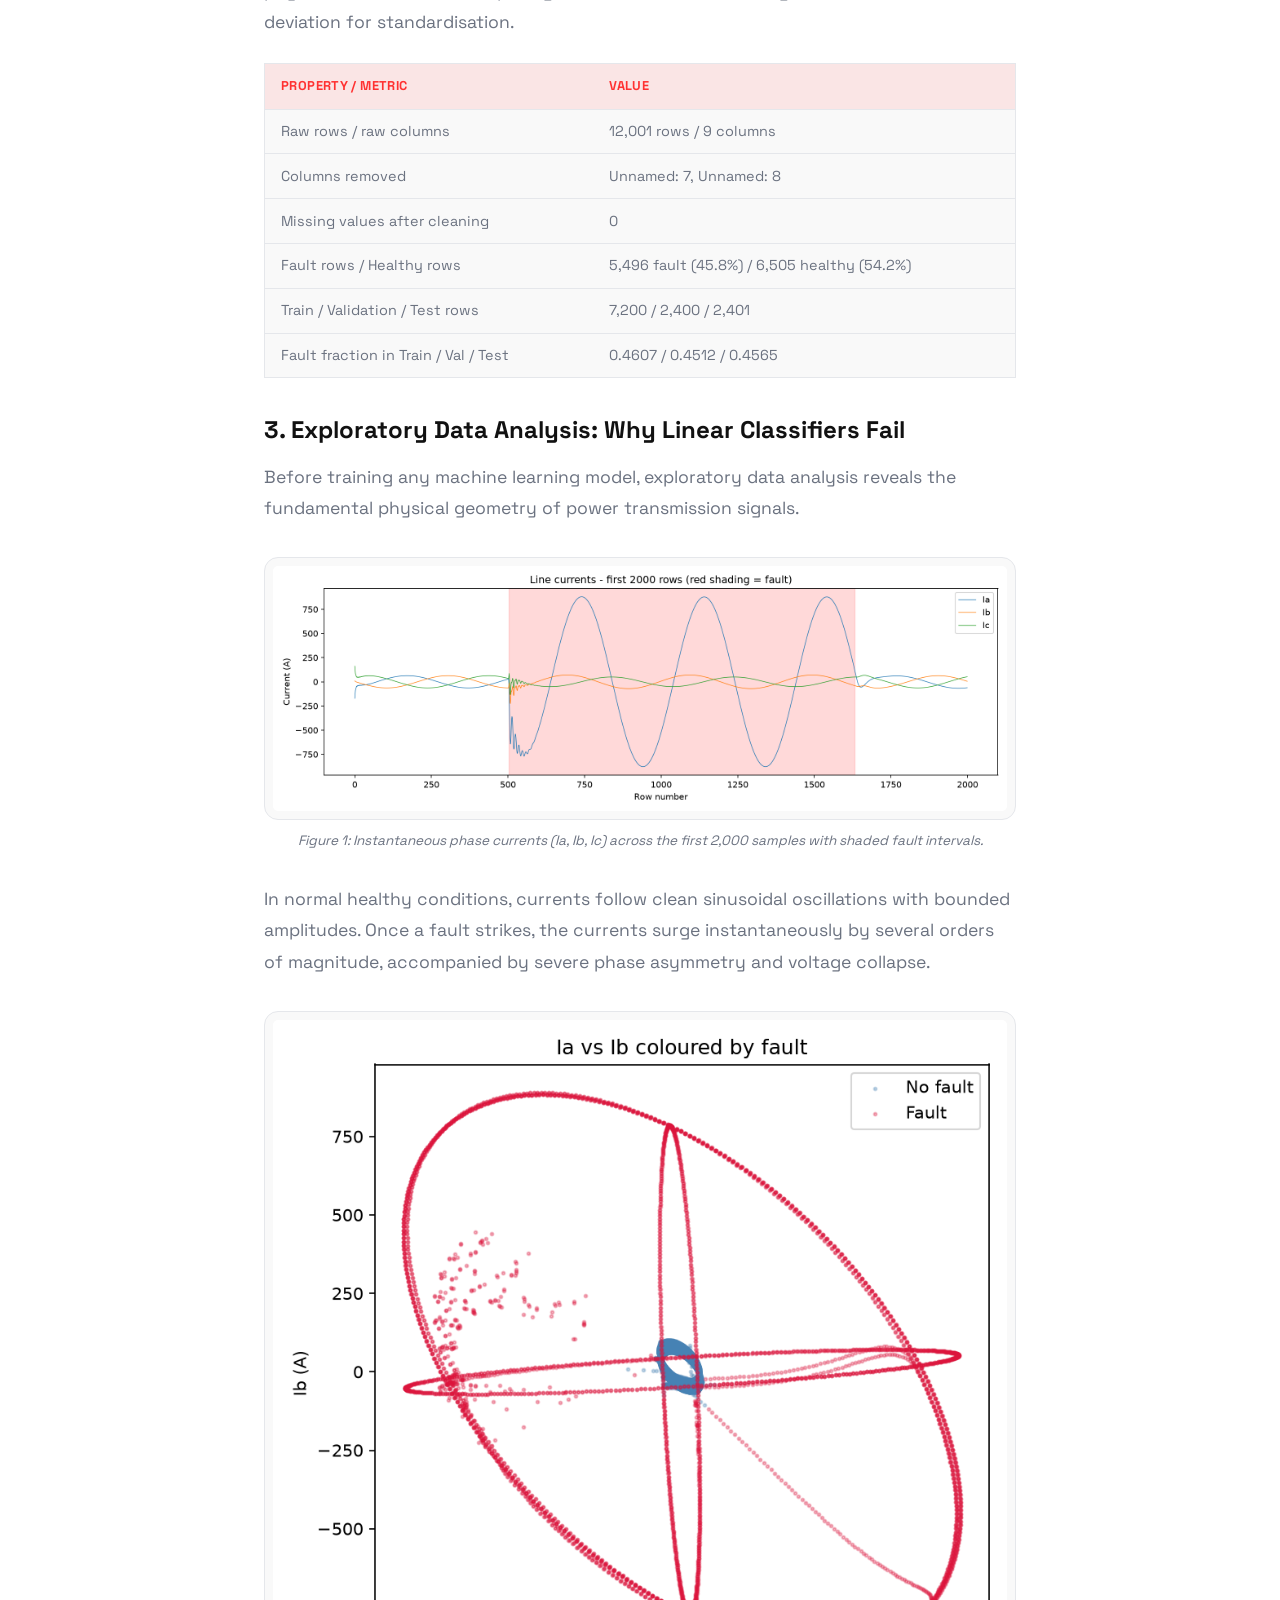
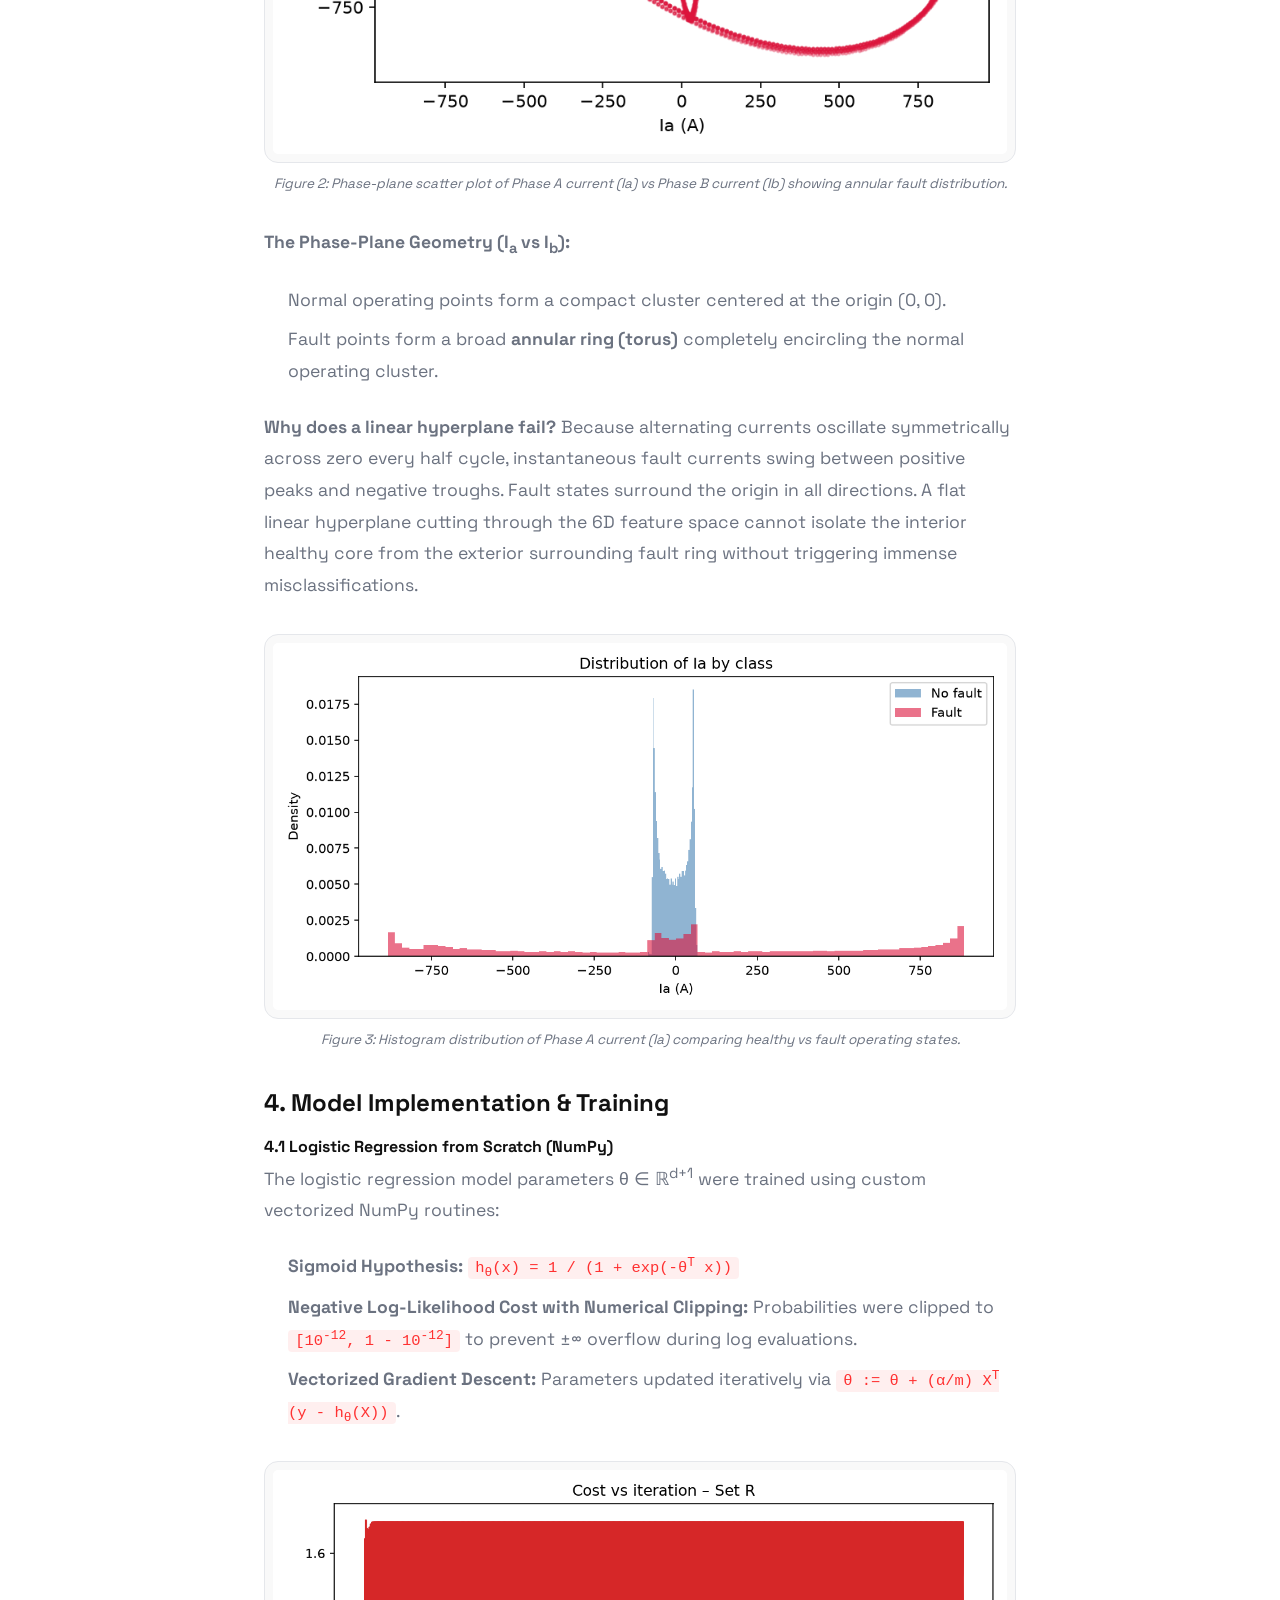
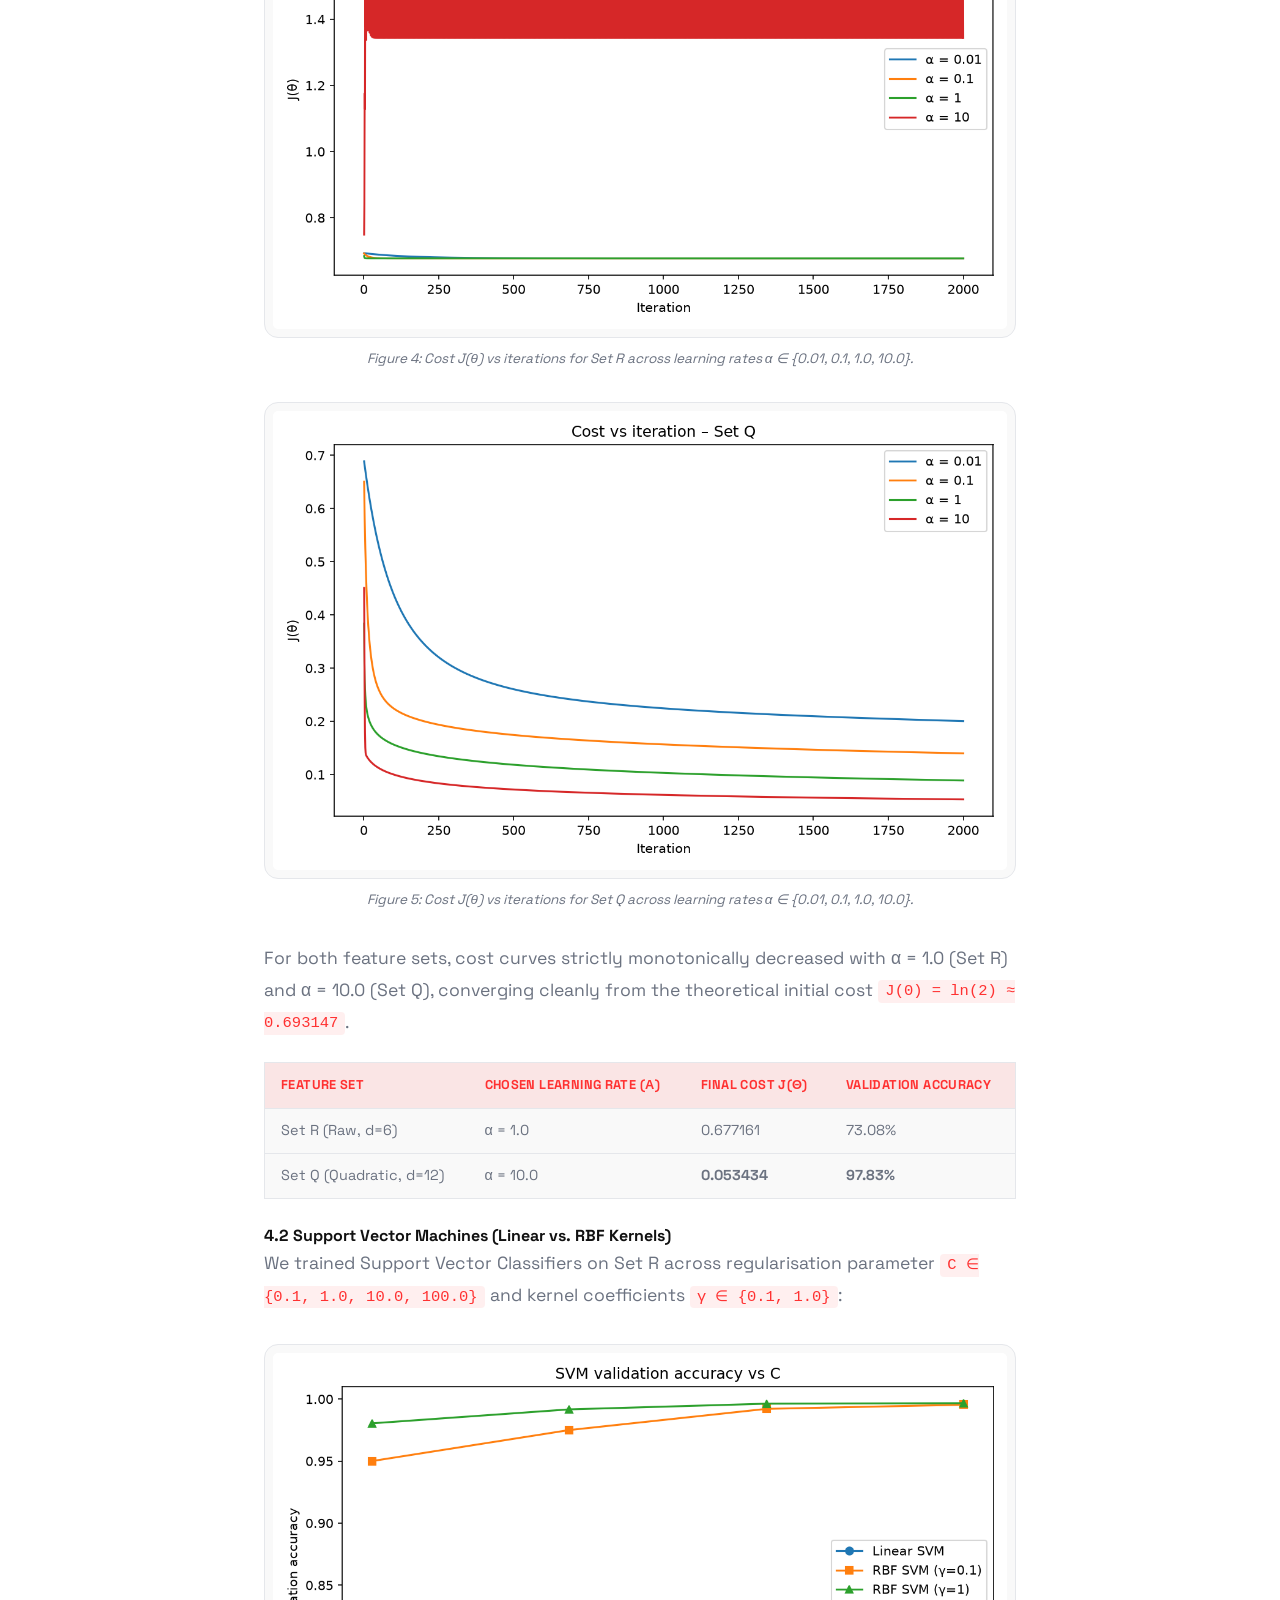
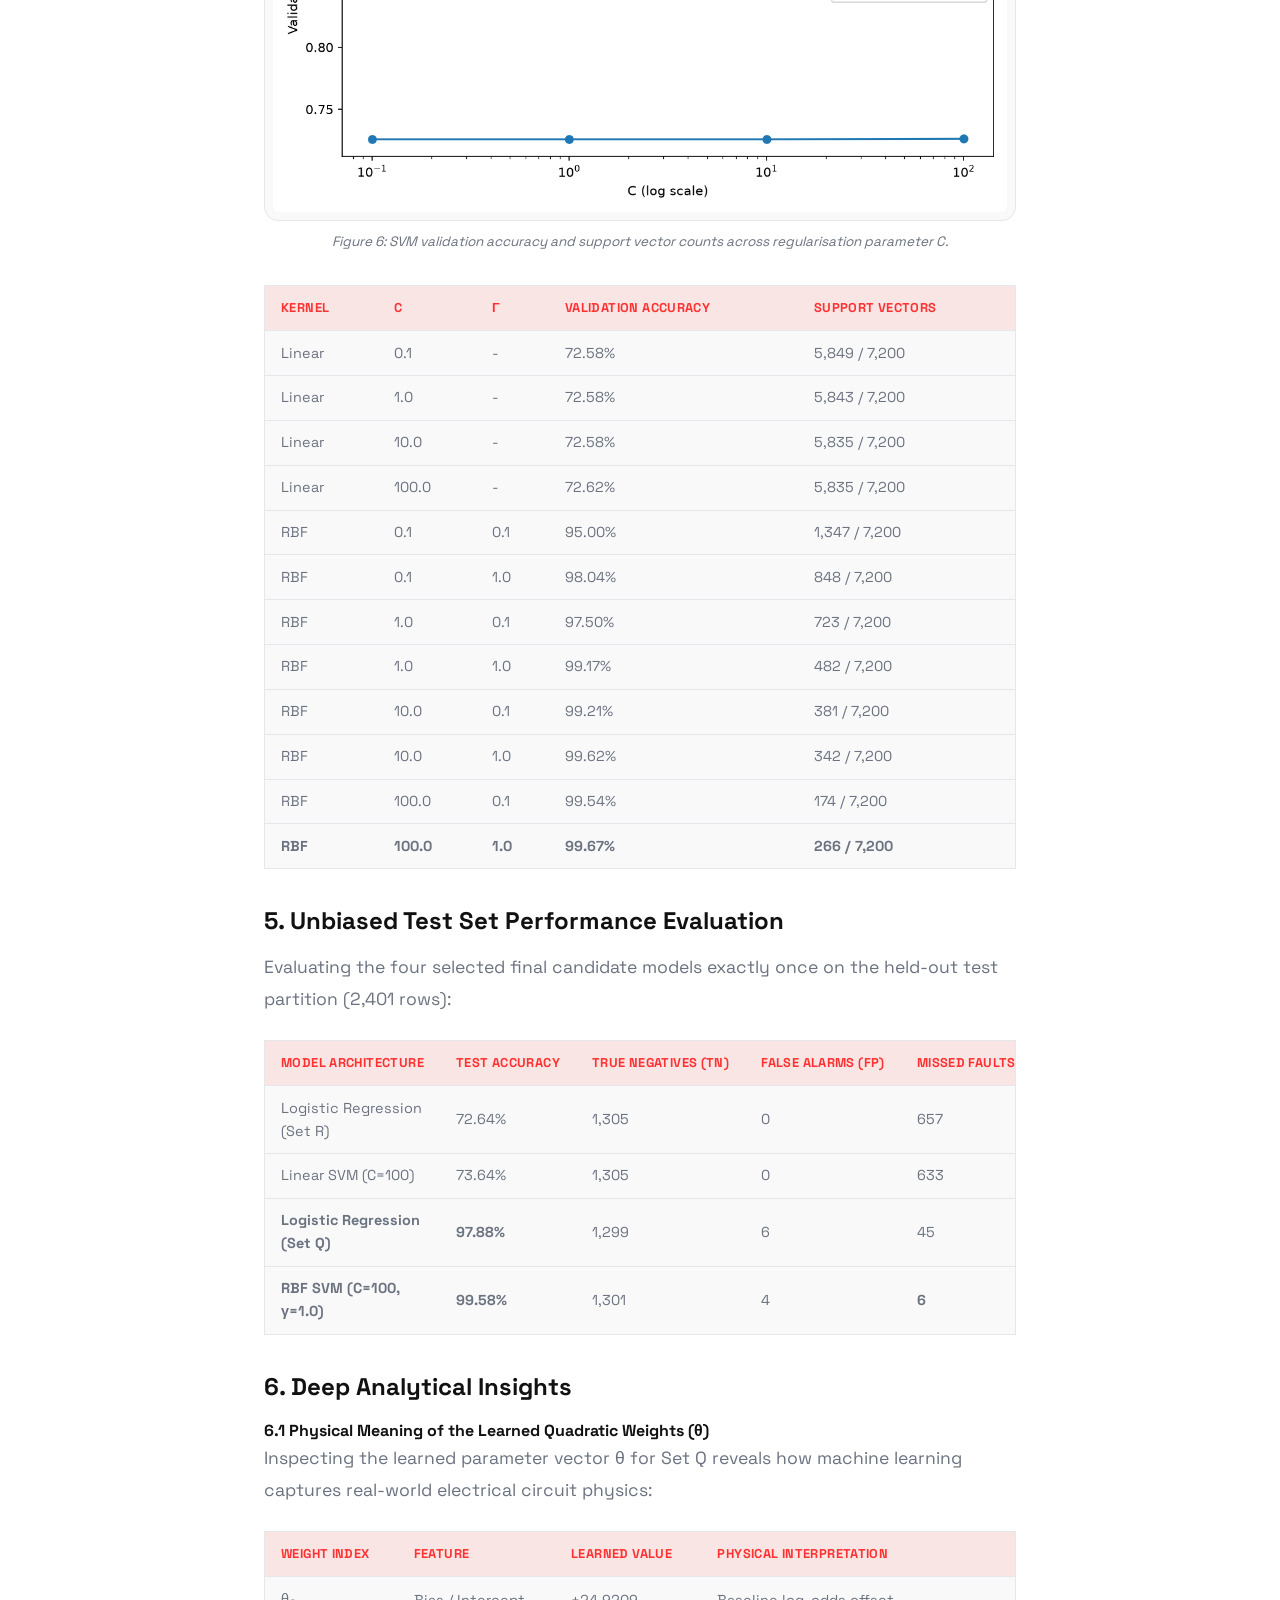
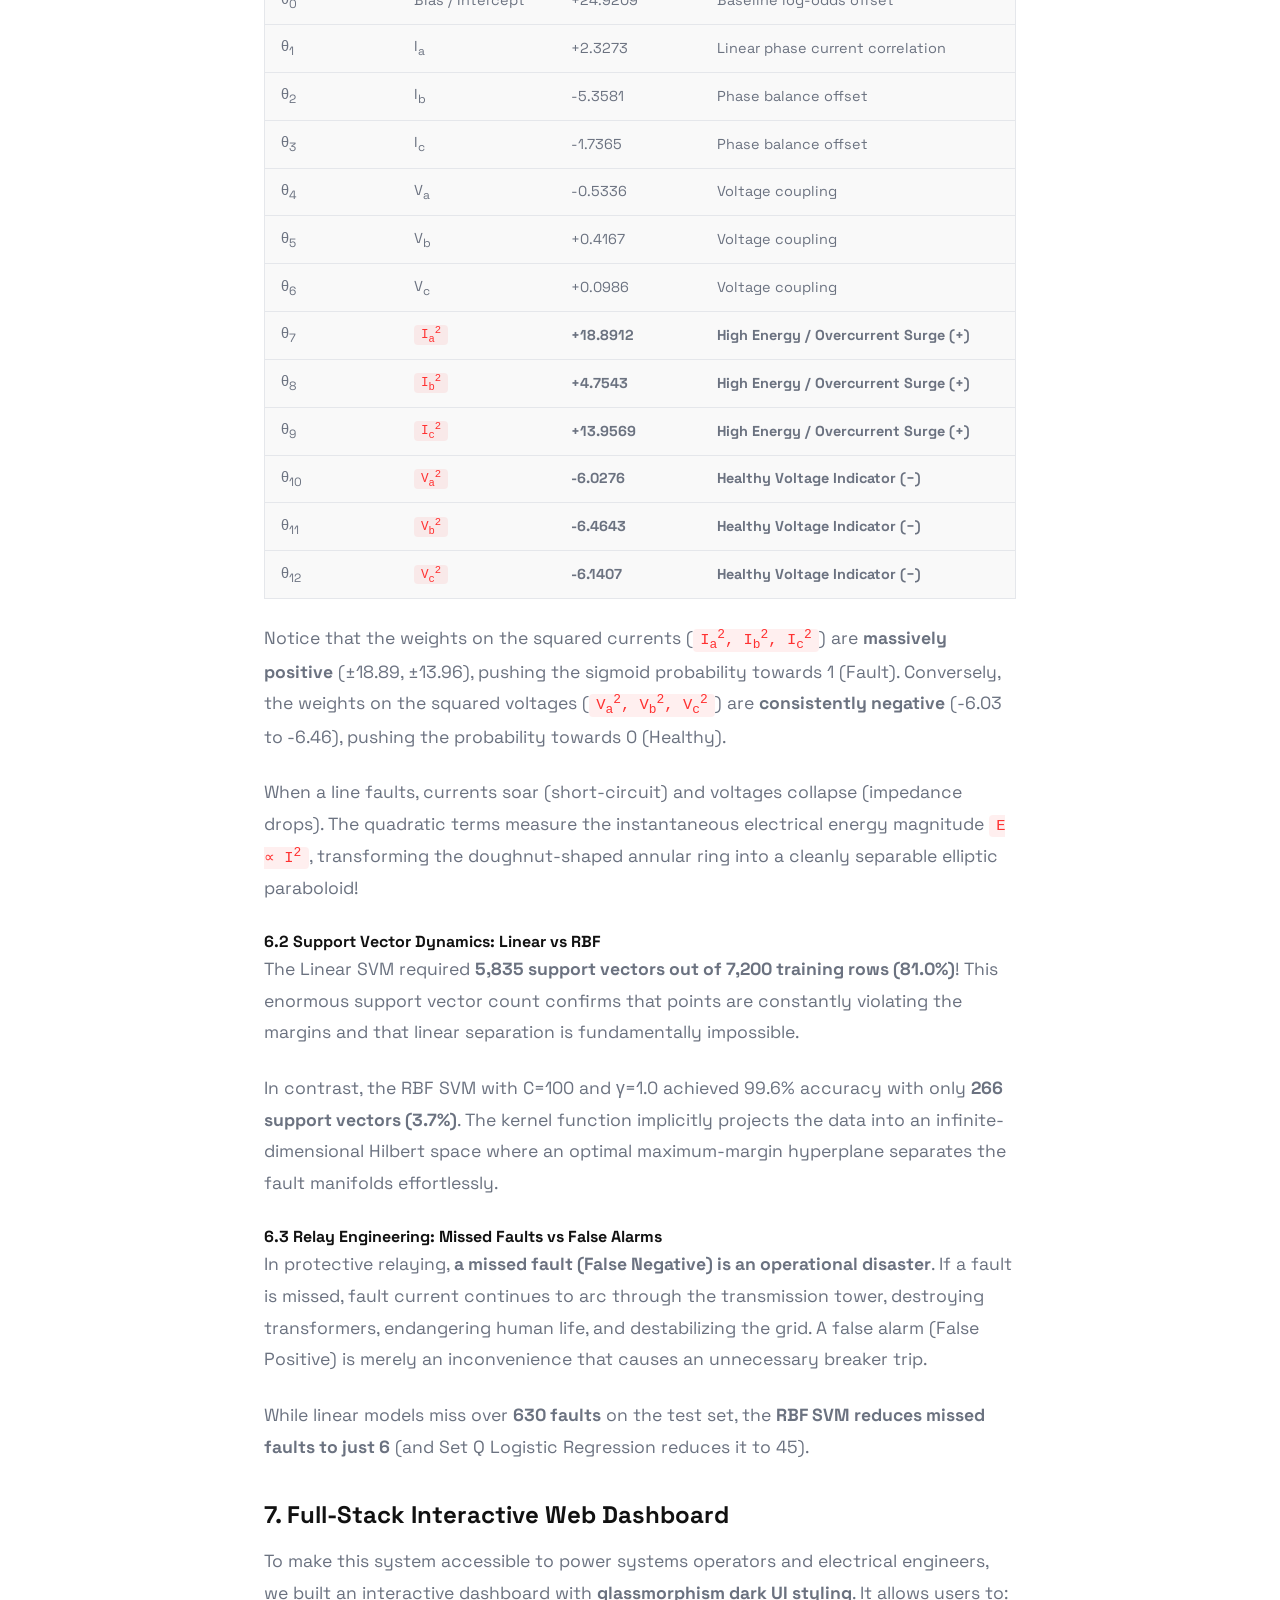
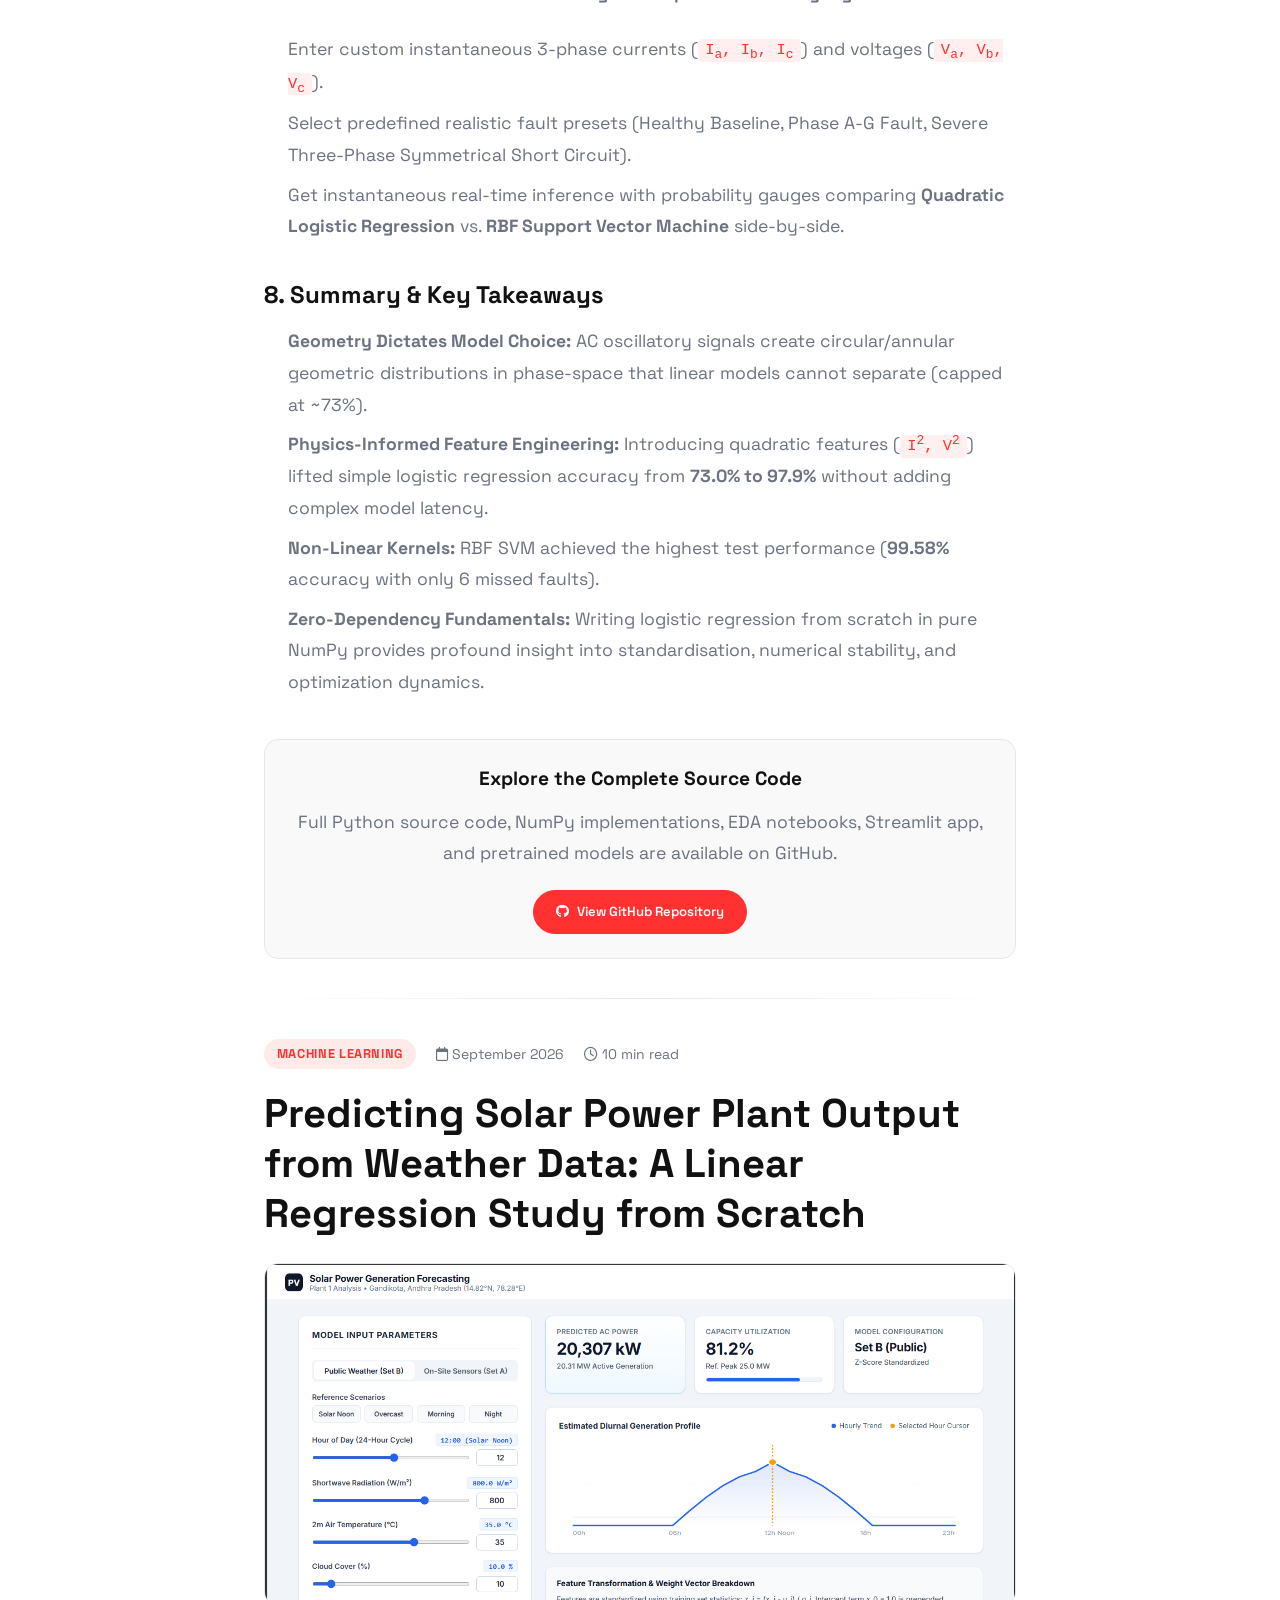
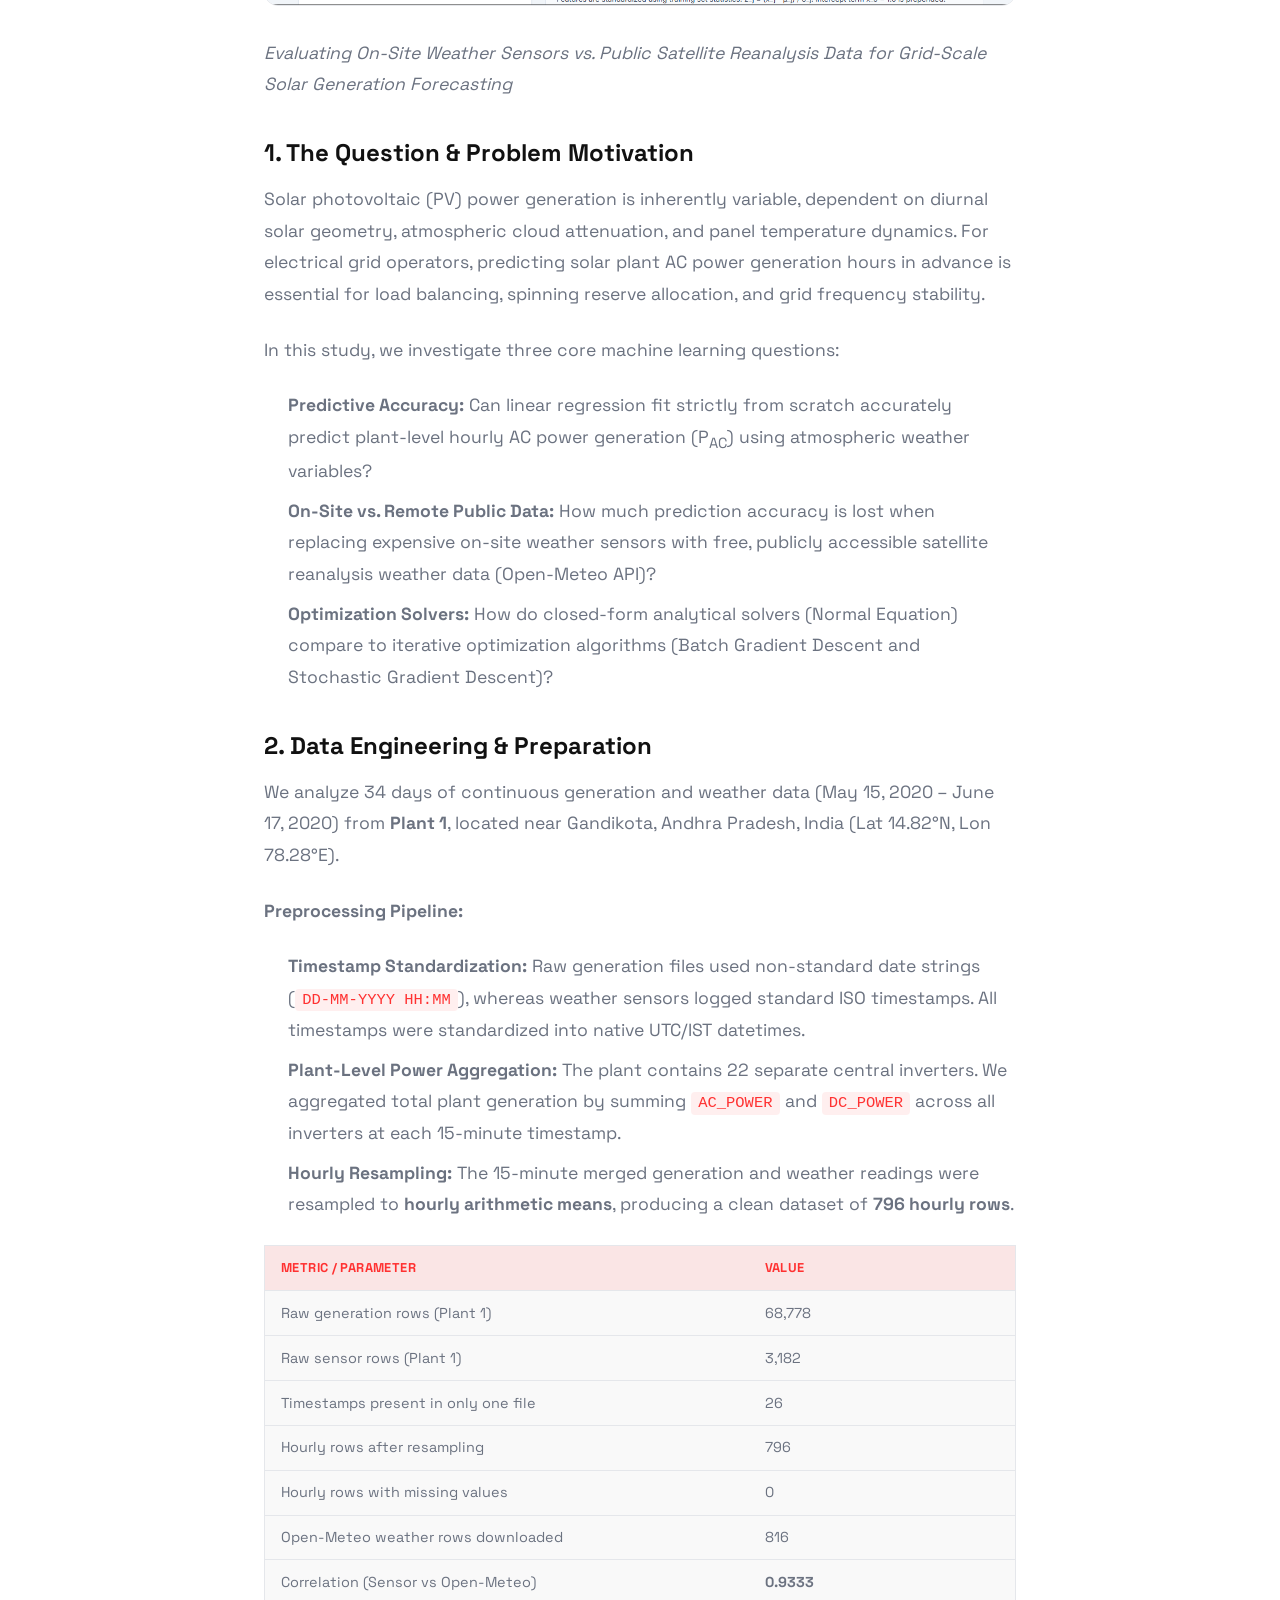
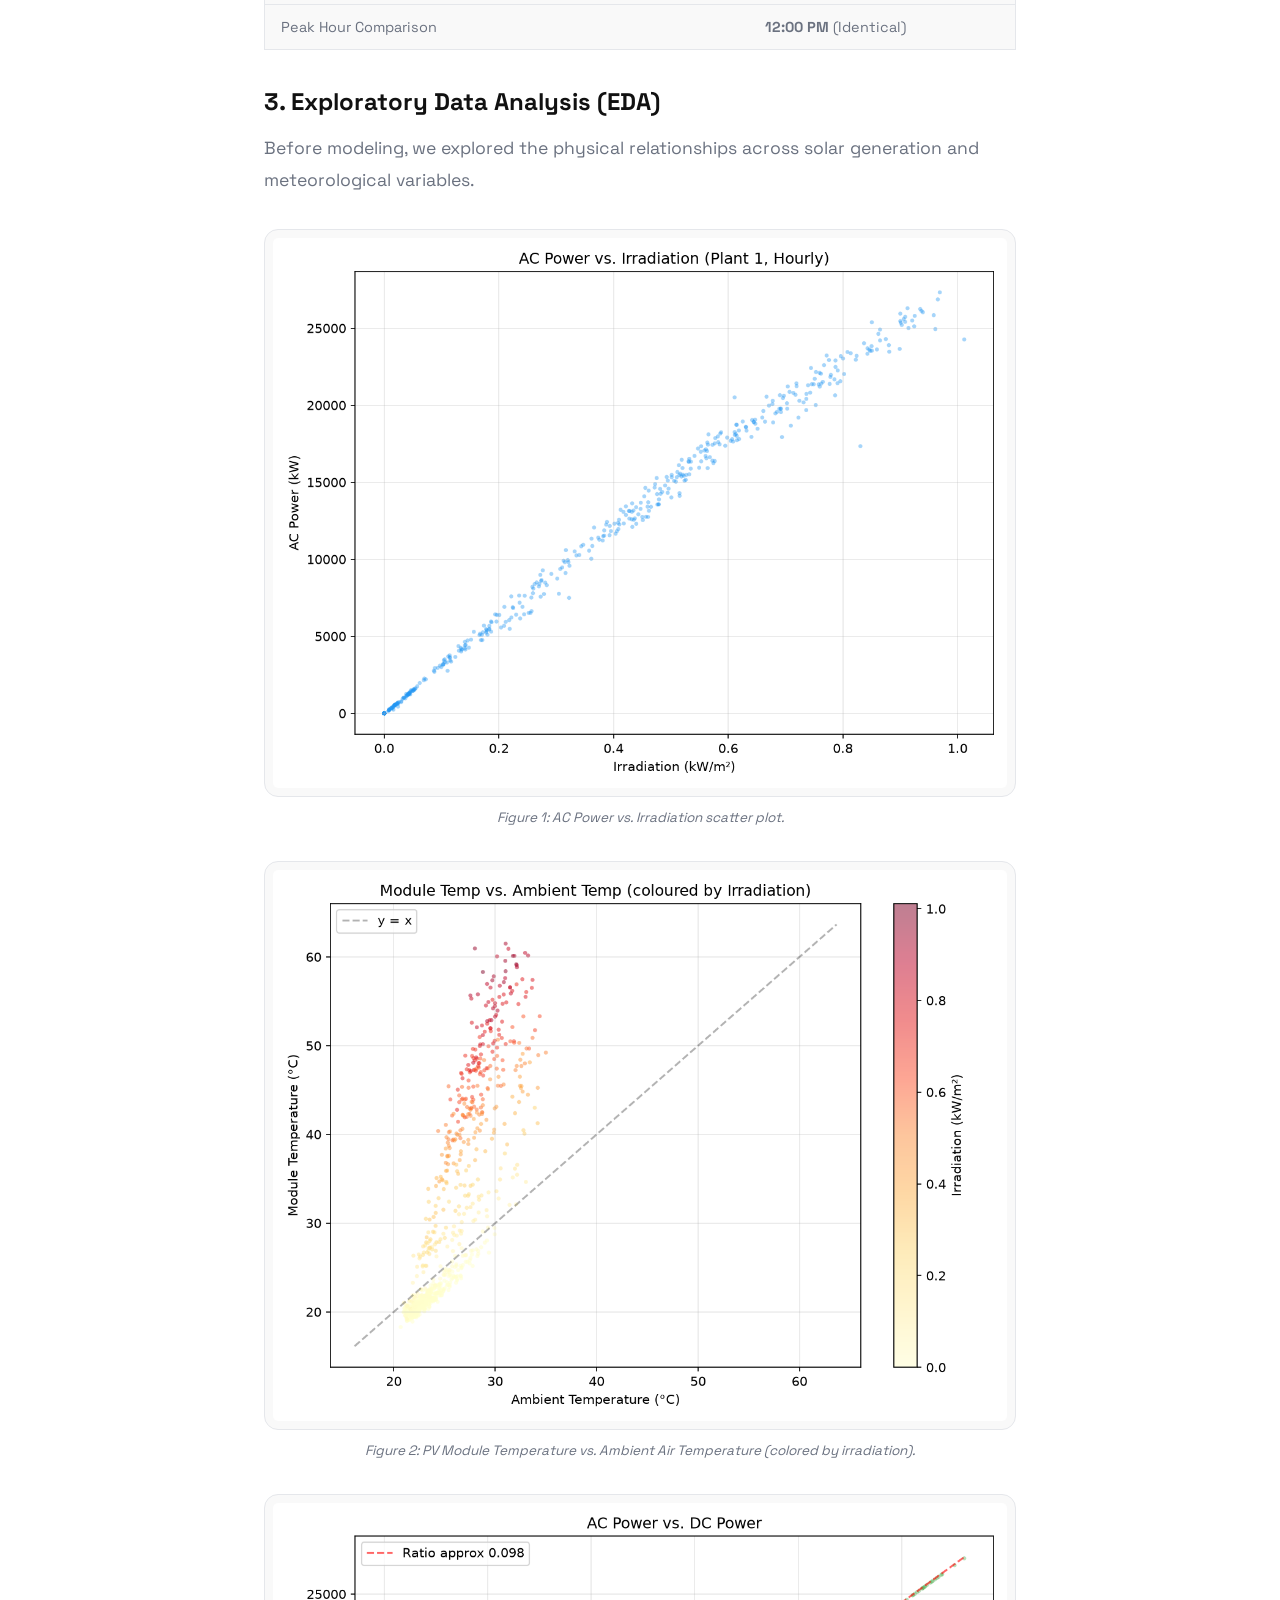
==== commit 1f7781f7: "Add Three-Phase Transmission Line Fault Detection blog post and card" ====
--- a/blog.html
+++ b/blog.html
@@ -381,7 +381,320 @@
 ══════════════════════════════════════════════ -->
     <main class="blog-container">
 
-      <!-- ARTICLE: SOLAR POWER PREDICTION (NEW) -->
+      <!-- ARTICLE: THREE-PHASE TRANSMISSION LINE FAULT DETECTION -->
+      <article class="blog-article" id="fault-detection">
+        <div class="article-meta">
+          <span class="article-tag">Power Systems &amp; ML</span>
+          <span><i class="fa-regular fa-calendar"></i> October 2026</span>
+          <span><i class="fa-regular fa-clock"></i> 12 min read</span>
+          <span><a href="https://github.com/F236108/Three-Phase_Transmission_Line_Fault_Detection" target="_blank" rel="noopener" style="color: var(--accent); font-weight: 600;"><i class="fa-brands fa-github"></i> GitHub Repo</a></span>
+        </div>
+        <h2 class="article-title">Detecting Faults on Three-Phase Transmission Lines: From First-Principles Logistic Regression to Support Vector Machines</h2>
+        <div class="article-image-real">
+          <img src="Images/blog/fault-detection/frontend_screenshot.png" alt="Three-Phase Transmission Line Fault Detection Dashboard" loading="lazy" />
+        </div>
+        <div class="article-content">
+          <p>
+            <em>A practical deep-dive into transmission line fault classification using custom NumPy implementations and Support Vector Machines (Linear vs. RBF Kernels).</em>
+          </p>
+
+          <h3>1. Introduction &amp; The Engineering Challenge</h3>
+          <p>
+            In high-voltage electrical power grids, three-phase transmission lines are the critical arteries carrying bulk electrical power across vast distances. However, these lines operate exposed to severe environmental stressors and are vulnerable to various fault conditions:
+          </p>
+          <ul>
+            <li><strong>Line-to-Ground (L-G) Faults:</strong> Typically caused by lightning strikes, tree encroachment, or insulation flashover.</li>
+            <li><strong>Line-to-Line (L-L) Faults:</strong> Physical contact between phase conductors due to high winds, conductor galloping, or tower sway.</li>
+            <li><strong>Double Line-to-Ground (L-L-G) Faults:</strong> Multi-phase contact involving ground path.</li>
+            <li><strong>Three-Phase Symmetrical (L-L-L / L-L-L-G) Faults:</strong> Severe short-circuits across all phases simultaneously.</li>
+          </ul>
+          <p>
+            When a short-circuit occurs, instantaneous currents surge to destructive levels, while voltages sag sharply due to the collapse of line impedance. A numerical protective relay must detect this abnormal condition within <strong>milliseconds</strong> (typically 1–2 cycles of 50/60 Hz power frequency, or 20–40 ms) and send a trip signal to the circuit breaker before transformer cores saturate or conductors melt.
+          </p>
+          <p>
+            In this project, we address a foundational engineering and machine learning question:
+          </p>
+          <blockquote>
+            "Can a linear decision boundary detect a fault from instantaneous 3-phase current and voltage measurements? If not, what is the simplest and most effective fix: expanding the feature space (e.g., quadratic features) or using non-linear kernels (e.g., RBF Support Vector Machines)?"
+          </blockquote>
+          <p>
+            To rigorously understand the underlying mathematical mechanics, we implement <strong>Logistic Regression completely from scratch using NumPy</strong> (avoiding high-level abstractions like Scikit-Learn's estimators, scalers, or train-test split utilities) and benchmark it directly against <strong>Linear and Radial Basis Function (RBF) Support Vector Machines (SVMs)</strong>.
+          </p>
+
+          <h3>2. Dataset and Preprocessing Pipeline</h3>
+          <p>
+            We utilized the <strong>Electrical Fault Detection and Classification</strong> benchmark dataset from Kaggle, simulated in MATLAB/Simulink. Each observation represents an instantaneous measurement sample containing 6 physical quantities:
+          </p>
+          <ul>
+            <li><code>I<sub>a</sub>, I<sub>b</sub>, I<sub>c</sub></code>: Instantaneous currents of phases A, B, and C (Amperes).</li>
+            <li><code>V<sub>a</sub>, V<sub>b</sub>, V<sub>c</sub></code>: Instantaneous voltages of phases A, B, and C (per-unit system).</li>
+            <li><code>y &isin; {0, 1}</code>: Binary ground-truth target where <code>1</code> denotes a fault condition and <code>0</code> denotes normal healthy operation.</li>
+          </ul>
+
+          <p><strong>Data Cleaning and Leak-Free Standardisation:</strong></p>
+          <ul>
+            <li><strong>Uninformative Column Removal:</strong> The raw CSV dataset contained two empty trailing columns (<code>Unnamed: 7</code> and <code>Unnamed: 8</code>), which were dropped.</li>
+            <li><strong>Deterministic Partitioning:</strong> The cleaned dataset (12,001 rows) was split into <strong>60% Training</strong> (7,200 rows), <strong>20% Validation</strong> (2,400 rows), and <strong>20% Test</strong> (2,401 rows) using a fixed random seed (<code>np.random.default_rng(42)</code>). The fault class proportion remained balanced across all splits (~45.1% – 46.1% faults).</li>
+            <li><strong>Strict Standardisation:</strong> To prevent data leakage, the mean &mu; and standard deviation &sigma; were computed <strong>solely from the training partition</strong> and then applied to transform the validation and test partitions:
+              <code>z = (x - &mu;<sub>train</sub>) / &sigma;<sub>train</sub></code>
+            </li>
+          </ul>
+
+          <p><strong>Feature Sets Defined:</strong></p>
+          <ul>
+            <li><strong>Set R (Raw Features, d=6):</strong> <code>[I<sub>a</sub>, I<sub>b</sub>, I<sub>c</sub>, V<sub>a</sub>, V<sub>b</sub>, V<sub>c</sub>]</code></li>
+            <li><strong>Set Q (Quadratic Features, d=12):</strong> <code>[I<sub>a</sub>, I<sub>b</sub>, I<sub>c</sub>, V<sub>a</sub>, V<sub>b</sub>, V<sub>c</sub>, I<sub>a</sub><sup>2</sup>, I<sub>b</sub><sup>2</sup>, I<sub>c</sub><sup>2</sup>, V<sub>a</sub><sup>2</sup>, V<sub>b</sub><sup>2</sup>, V<sub>c</sub><sup>2</sup>]</code></li>
+          </ul>
+          <p>
+            <em>Crucial engineering detail:</em> For Set Q, the squared features were computed from the raw physical values <strong>before</strong> computing the 12-dimensional training mean and standard deviation for standardisation.
+          </p>
+
+          <div class="article-table-wrap">
+            <table>
+              <thead>
+                <tr>
+                  <th>Property / Metric</th>
+                  <th>Value</th>
+                </tr>
+              </thead>
+              <tbody>
+                <tr><td>Raw rows / raw columns</td><td>12,001 rows / 9 columns</td></tr>
+                <tr><td>Columns removed</td><td>Unnamed: 7, Unnamed: 8</td></tr>
+                <tr><td>Missing values after cleaning</td><td>0</td></tr>
+                <tr><td>Fault rows / Healthy rows</td><td>5,496 fault (45.8%) / 6,505 healthy (54.2%)</td></tr>
+                <tr><td>Train / Validation / Test rows</td><td>7,200 / 2,400 / 2,401</td></tr>
+                <tr><td>Fault fraction in Train / Val / Test</td><td>0.4607 / 0.4512 / 0.4565</td></tr>
+              </tbody>
+            </table>
+          </div>
+
+          <h3>3. Exploratory Data Analysis: Why Linear Classifiers Fail</h3>
+          <p>
+            Before training any machine learning model, exploratory data analysis reveals the fundamental physical geometry of power transmission signals.
+          </p>
+
+          <figure class="blog-figure">
+            <img src="Images/blog/fault-detection/fig1_currents_vs_row.png" alt="Line Currents vs Sample Row" loading="lazy" />
+            <figcaption>Figure 1: Instantaneous phase currents (Ia, Ib, Ic) across the first 2,000 samples with shaded fault intervals.</figcaption>
+          </figure>
+
+          <p>
+            In normal healthy conditions, currents follow clean sinusoidal oscillations with bounded amplitudes. Once a fault strikes, the currents surge instantaneously by several orders of magnitude, accompanied by severe phase asymmetry and voltage collapse.
+          </p>
+
+          <figure class="blog-figure">
+            <img src="Images/blog/fault-detection/fig2_scatter_ia_ib.png" alt="Scatter Plot of Ia vs Ib" loading="lazy" />
+            <figcaption>Figure 2: Phase-plane scatter plot of Phase A current (Ia) vs Phase B current (Ib) showing annular fault distribution.</figcaption>
+          </figure>
+
+          <p><strong>The Phase-Plane Geometry (I<sub>a</sub> vs I<sub>b</sub>):</strong></p>
+          <ul>
+            <li>Normal operating points form a compact cluster centered at the origin (0, 0).</li>
+            <li>Fault points form a broad <strong>annular ring (torus)</strong> completely encircling the normal operating cluster.</li>
+          </ul>
+          <p>
+            <strong>Why does a linear hyperplane fail?</strong> Because alternating currents oscillate symmetrically across zero every half cycle, instantaneous fault currents swing between positive peaks and negative troughs. Fault states surround the origin in all directions. A flat linear hyperplane cutting through the 6D feature space cannot isolate the interior healthy core from the exterior surrounding fault ring without triggering immense misclassifications.
+          </p>
+
+          <figure class="blog-figure">
+            <img src="Images/blog/fault-detection/fig3_hist_ia.png" alt="Histogram of Phase A Current" loading="lazy" />
+            <figcaption>Figure 3: Histogram distribution of Phase A current (Ia) comparing healthy vs fault operating states.</figcaption>
+          </figure>
+
+          <h3>4. Model Implementation &amp; Training</h3>
+
+          <h4>4.1 Logistic Regression from Scratch (NumPy)</h4>
+          <p>
+            The logistic regression model parameters &theta; &isin; &reals;<sup>d+1</sup> were trained using custom vectorized NumPy routines:
+          </p>
+          <ul>
+            <li><strong>Sigmoid Hypothesis:</strong> <code>h<sub>&theta;</sub>(x) = 1 / (1 + exp(-&theta;<sup>T</sup> x))</code></li>
+            <li><strong>Negative Log-Likelihood Cost with Numerical Clipping:</strong> Probabilities were clipped to <code>[10<sup>-12</sup>, 1 - 10<sup>-12</sup>]</code> to prevent &plusmn;&infin; overflow during log evaluations.</li>
+            <li><strong>Vectorized Gradient Descent:</strong> Parameters updated iteratively via <code>&theta; := &theta; + (&alpha;/m) X<sup>T</sup> (y - h<sub>&theta;</sub>(X))</code>.</li>
+          </ul>
+
+          <figure class="blog-figure">
+            <img src="Images/blog/fault-detection/fig4_alpha_setR.png" alt="Learning Rate Tuning for Set R" loading="lazy" />
+            <figcaption>Figure 4: Cost J(&theta;) vs iterations for Set R across learning rates &alpha; &isin; {0.01, 0.1, 1.0, 10.0}.</figcaption>
+          </figure>
+
+          <figure class="blog-figure">
+            <img src="Images/blog/fault-detection/fig5_alpha_setQ.png" alt="Learning Rate Tuning for Set Q" loading="lazy" />
+            <figcaption>Figure 5: Cost J(&theta;) vs iterations for Set Q across learning rates &alpha; &isin; {0.01, 0.1, 1.0, 10.0}.</figcaption>
+          </figure>
+
+          <p>
+            For both feature sets, cost curves strictly monotonically decreased with &alpha; = 1.0 (Set R) and &alpha; = 10.0 (Set Q), converging cleanly from the theoretical initial cost <code>J(0) = ln(2) &approx; 0.693147</code>.
+          </p>
+
+          <div class="article-table-wrap">
+            <table>
+              <thead>
+                <tr>
+                  <th>Feature Set</th>
+                  <th>Chosen Learning Rate (&alpha;)</th>
+                  <th>Final Cost J(&theta;)</th>
+                  <th>Validation Accuracy</th>
+                </tr>
+              </thead>
+              <tbody>
+                <tr><td>Set R (Raw, d=6)</td><td>&alpha; = 1.0</td><td>0.677161</td><td>73.08%</td></tr>
+                <tr><td>Set Q (Quadratic, d=12)</td><td>&alpha; = 10.0</td><td><strong>0.053434</strong></td><td><strong>97.83%</strong></td></tr>
+              </tbody>
+            </table>
+          </div>
+
+          <h4>4.2 Support Vector Machines (Linear vs. RBF Kernels)</h4>
+          <p>
+            We trained Support Vector Classifiers on Set R across regularisation parameter <code>C &isin; {0.1, 1.0, 10.0, 100.0}</code> and kernel coefficients <code>&gamma; &isin; {0.1, 1.0}</code>:
+          </p>
+
+          <figure class="blog-figure">
+            <img src="Images/blog/fault-detection/fig6_svm_accuracy_vs_C.png" alt="SVM Accuracy vs Regularisation Parameter C" loading="lazy" />
+            <figcaption>Figure 6: SVM validation accuracy and support vector counts across regularisation parameter C.</figcaption>
+          </figure>
+
+          <div class="article-table-wrap">
+            <table>
+              <thead>
+                <tr>
+                  <th>Kernel</th>
+                  <th>C</th>
+                  <th>&gamma;</th>
+                  <th>Validation Accuracy</th>
+                  <th>Support Vectors</th>
+                </tr>
+              </thead>
+              <tbody>
+                <tr><td>Linear</td><td>0.1</td><td>-</td><td>72.58%</td><td>5,849 / 7,200</td></tr>
+                <tr><td>Linear</td><td>1.0</td><td>-</td><td>72.58%</td><td>5,843 / 7,200</td></tr>
+                <tr><td>Linear</td><td>10.0</td><td>-</td><td>72.58%</td><td>5,835 / 7,200</td></tr>
+                <tr><td>Linear</td><td>100.0</td><td>-</td><td>72.62%</td><td>5,835 / 7,200</td></tr>
+                <tr><td>RBF</td><td>0.1</td><td>0.1</td><td>95.00%</td><td>1,347 / 7,200</td></tr>
+                <tr><td>RBF</td><td>0.1</td><td>1.0</td><td>98.04%</td><td>848 / 7,200</td></tr>
+                <tr><td>RBF</td><td>1.0</td><td>0.1</td><td>97.50%</td><td>723 / 7,200</td></tr>
+                <tr><td>RBF</td><td>1.0</td><td>1.0</td><td>99.17%</td><td>482 / 7,200</td></tr>
+                <tr><td>RBF</td><td>10.0</td><td>0.1</td><td>99.21%</td><td>381 / 7,200</td></tr>
+                <tr><td>RBF</td><td>10.0</td><td>1.0</td><td>99.62%</td><td>342 / 7,200</td></tr>
+                <tr><td>RBF</td><td>100.0</td><td>0.1</td><td>99.54%</td><td>174 / 7,200</td></tr>
+                <tr><td><strong>RBF</strong></td><td><strong>100.0</strong></td><td><strong>1.0</strong></td><td><strong>99.67%</strong></td><td><strong>266 / 7,200</strong></td></tr>
+              </tbody>
+            </table>
+          </div>
+
+          <h3>5. Unbiased Test Set Performance Evaluation</h3>
+          <p>
+            Evaluating the four selected final candidate models exactly once on the held-out test partition (2,401 rows):
+          </p>
+
+          <div class="article-table-wrap">
+            <table>
+              <thead>
+                <tr>
+                  <th>Model Architecture</th>
+                  <th>Test Accuracy</th>
+                  <th>True Negatives (TN)</th>
+                  <th>False Alarms (FP)</th>
+                  <th>Missed Faults (FN)</th>
+                  <th>True Positives (TP)</th>
+                </tr>
+              </thead>
+              <tbody>
+                <tr><td>Logistic Regression (Set R)</td><td>72.64%</td><td>1,305</td><td>0</td><td>657</td><td>439</td></tr>
+                <tr><td>Linear SVM (C=100)</td><td>73.64%</td><td>1,305</td><td>0</td><td>633</td><td>463</td></tr>
+                <tr><td><strong>Logistic Regression (Set Q)</strong></td><td><strong>97.88%</strong></td><td>1,299</td><td>6</td><td>45</td><td>1,051</td></tr>
+                <tr><td><strong>RBF SVM (C=100, &gamma;=1.0)</strong></td><td><strong>99.58%</strong></td><td>1,301</td><td>4</td><td><strong>6</strong></td><td><strong>1,090</strong></td></tr>
+              </tbody>
+            </table>
+          </div>
+
+          <h3>6. Deep Analytical Insights</h3>
+
+          <h4>6.1 Physical Meaning of the Learned Quadratic Weights (&theta;)</h4>
+          <p>
+            Inspecting the learned parameter vector &theta; for Set Q reveals how machine learning captures real-world electrical circuit physics:
+          </p>
+
+          <div class="article-table-wrap">
+            <table>
+              <thead>
+                <tr>
+                  <th>Weight Index</th>
+                  <th>Feature</th>
+                  <th>Learned Value</th>
+                  <th>Physical Interpretation</th>
+                </tr>
+              </thead>
+              <tbody>
+                <tr><td>&theta;<sub>0</sub></td><td>Bias / Intercept</td><td>+24.9209</td><td>Baseline log-odds offset</td></tr>
+                <tr><td>&theta;<sub>1</sub></td><td>I<sub>a</sub></td><td>+2.3273</td><td>Linear phase current correlation</td></tr>
+                <tr><td>&theta;<sub>2</sub></td><td>I<sub>b</sub></td><td>-5.3581</td><td>Phase balance offset</td></tr>
+                <tr><td>&theta;<sub>3</sub></td><td>I<sub>c</sub></td><td>-1.7365</td><td>Phase balance offset</td></tr>
+                <tr><td>&theta;<sub>4</sub></td><td>V<sub>a</sub></td><td>-0.5336</td><td>Voltage coupling</td></tr>
+                <tr><td>&theta;<sub>5</sub></td><td>V<sub>b</sub></td><td>+0.4167</td><td>Voltage coupling</td></tr>
+                <tr><td>&theta;<sub>6</sub></td><td>V<sub>c</sub></td><td>+0.0986</td><td>Voltage coupling</td></tr>
+                <tr><td>&theta;<sub>7</sub></td><td><code>I<sub>a</sub><sup>2</sup></code></td><td><strong>+18.8912</strong></td><td><strong>High Energy / Overcurrent Surge (+)</strong></td></tr>
+                <tr><td>&theta;<sub>8</sub></td><td><code>I<sub>b</sub><sup>2</sup></code></td><td><strong>+4.7543</strong></td><td><strong>High Energy / Overcurrent Surge (+)</strong></td></tr>
+                <tr><td>&theta;<sub>9</sub></td><td><code>I<sub>c</sub><sup>2</sup></code></td><td><strong>+13.9569</strong></td><td><strong>High Energy / Overcurrent Surge (+)</strong></td></tr>
+                <tr><td>&theta;<sub>10</sub></td><td><code>V<sub>a</sub><sup>2</sup></code></td><td><strong>-6.0276</strong></td><td><strong>Healthy Voltage Indicator (&minus;)</strong></td></tr>
+                <tr><td>&theta;<sub>11</sub></td><td><code>V<sub>b</sub><sup>2</sup></code></td><td><strong>-6.4643</strong></td><td><strong>Healthy Voltage Indicator (&minus;)</strong></td></tr>
+                <tr><td>&theta;<sub>12</sub></td><td><code>V<sub>c</sub><sup>2</sup></code></td><td><strong>-6.1407</strong></td><td><strong>Healthy Voltage Indicator (&minus;)</strong></td></tr>
+              </tbody>
+            </table>
+          </div>
+
+          <p>
+            Notice that the weights on the squared currents (<code>I<sub>a</sub><sup>2</sup>, I<sub>b</sub><sup>2</sup>, I<sub>c</sub><sup>2</sup></code>) are <strong>massively positive</strong> (&plusmn;18.89, &plusmn;13.96), pushing the sigmoid probability towards 1 (Fault). Conversely, the weights on the squared voltages (<code>V<sub>a</sub><sup>2</sup>, V<sub>b</sub><sup>2</sup>, V<sub>c</sub><sup>2</sup></code>) are <strong>consistently negative</strong> (-6.03 to -6.46), pushing the probability towards 0 (Healthy).
+          </p>
+          <p>
+            When a line faults, currents soar (short-circuit) and voltages collapse (impedance drops). The quadratic terms measure the instantaneous electrical energy magnitude <code>E &prop; I<sup>2</sup></code>, transforming the doughnut-shaped annular ring into a cleanly separable elliptic paraboloid!
+          </p>
+
+          <h4>6.2 Support Vector Dynamics: Linear vs RBF</h4>
+          <p>
+            The Linear SVM required <strong>5,835 support vectors out of 7,200 training rows (81.0%)</strong>! This enormous support vector count confirms that points are constantly violating the margins and that linear separation is fundamentally impossible.
+          </p>
+          <p>
+            In contrast, the RBF SVM with C=100 and &gamma;=1.0 achieved 99.6% accuracy with only <strong>266 support vectors (3.7%)</strong>. The kernel function implicitly projects the data into an infinite-dimensional Hilbert space where an optimal maximum-margin hyperplane separates the fault manifolds effortlessly.
+          </p>
+
+          <h4>6.3 Relay Engineering: Missed Faults vs False Alarms</h4>
+          <p>
+            In protective relaying, <strong>a missed fault (False Negative) is an operational disaster</strong>. If a fault is missed, fault current continues to arc through the transmission tower, destroying transformers, endangering human life, and destabilizing the grid. A false alarm (False Positive) is merely an inconvenience that causes an unnecessary breaker trip.
+          </p>
+          <p>
+            While linear models miss over <strong>630 faults</strong> on the test set, the <strong>RBF SVM reduces missed faults to just 6</strong> (and Set Q Logistic Regression reduces it to 45).
+          </p>
+
+          <h3>7. Full-Stack Interactive Web Dashboard</h3>
+          <p>
+            To make this system accessible to power systems operators and electrical engineers, we built an interactive dashboard with <strong>glassmorphism dark UI styling</strong>. It allows users to:
+          </p>
+          <ul>
+            <li>Enter custom instantaneous 3-phase currents (<code>I<sub>a</sub>, I<sub>b</sub>, I<sub>c</sub></code>) and voltages (<code>V<sub>a</sub>, V<sub>b</sub>, V<sub>c</sub></code>).</li>
+            <li>Select predefined realistic fault presets (Healthy Baseline, Phase A-G Fault, Severe Three-Phase Symmetrical Short Circuit).</li>
+            <li>Get instantaneous real-time inference with probability gauges comparing <strong>Quadratic Logistic Regression</strong> vs. <strong>RBF Support Vector Machine</strong> side-by-side.</li>
+          </ul>
+
+          <h3>8. Summary &amp; Key Takeaways</h3>
+          <ul>
+            <li><strong>Geometry Dictates Model Choice:</strong> AC oscillatory signals create circular/annular geometric distributions in phase-space that linear models cannot separate (capped at ~73%).</li>
+            <li><strong>Physics-Informed Feature Engineering:</strong> Introducing quadratic features (<code>I<sup>2</sup>, V<sup>2</sup></code>) lifted simple logistic regression accuracy from <strong>73.0% to 97.9%</strong> without adding complex model latency.</li>
+            <li><strong>Non-Linear Kernels:</strong> RBF SVM achieved the highest test performance (<strong>99.58%</strong> accuracy with only 6 missed faults).</li>
+            <li><strong>Zero-Dependency Fundamentals:</strong> Writing logistic regression from scratch in pure NumPy provides profound insight into standardisation, numerical stability, and optimization dynamics.</li>
+          </ul>
+
+          <div style="margin-top: 2.5rem; padding: 1.5rem; background: var(--bg-card); border: 1px solid var(--border); border-radius: var(--radius-lg); text-align: center;">
+            <h4 style="margin-bottom: 0.75rem; color: var(--fg); font-size: 1.2rem;">Explore the Complete Source Code</h4>
+            <p style="margin-bottom: 1.25rem; color: var(--fg-muted);">Full Python source code, NumPy implementations, EDA notebooks, Streamlit app, and pretrained models are available on GitHub.</p>
+            <a href="https://github.com/F236108/Three-Phase_Transmission_Line_Fault_Detection" target="_blank" rel="noopener" class="btn-primary" style="display: inline-flex; align-items: center; gap: 0.5rem; padding: 0.65rem 1.4rem; text-decoration: none;">
+              <i class="fa-brands fa-github"></i> View GitHub Repository
+            </a>
+          </div>
+        </div>
+      </article>
+
+      <!-- ARTICLE: SOLAR POWER PREDICTION -->
       <article class="blog-article" id="solar-power-prediction">
         <div class="article-meta">
           <span class="article-tag">Machine Learning</span>
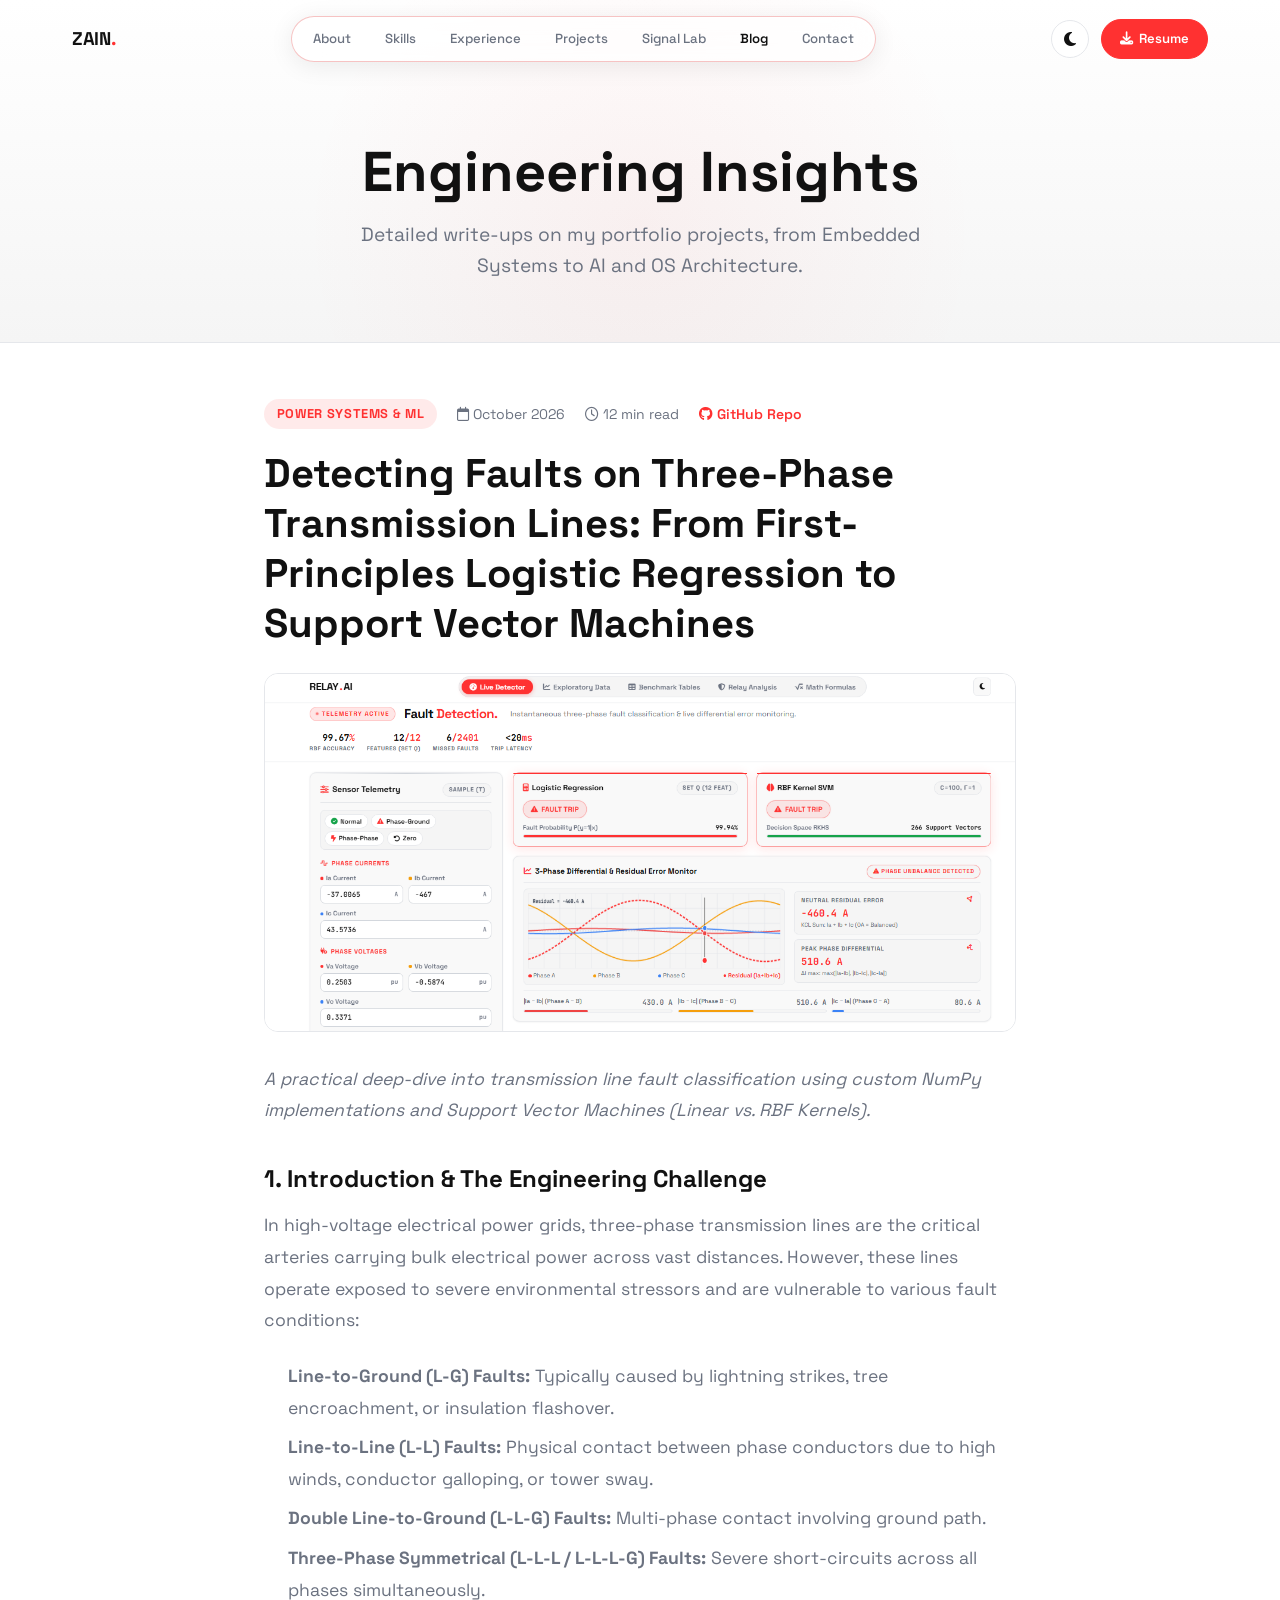
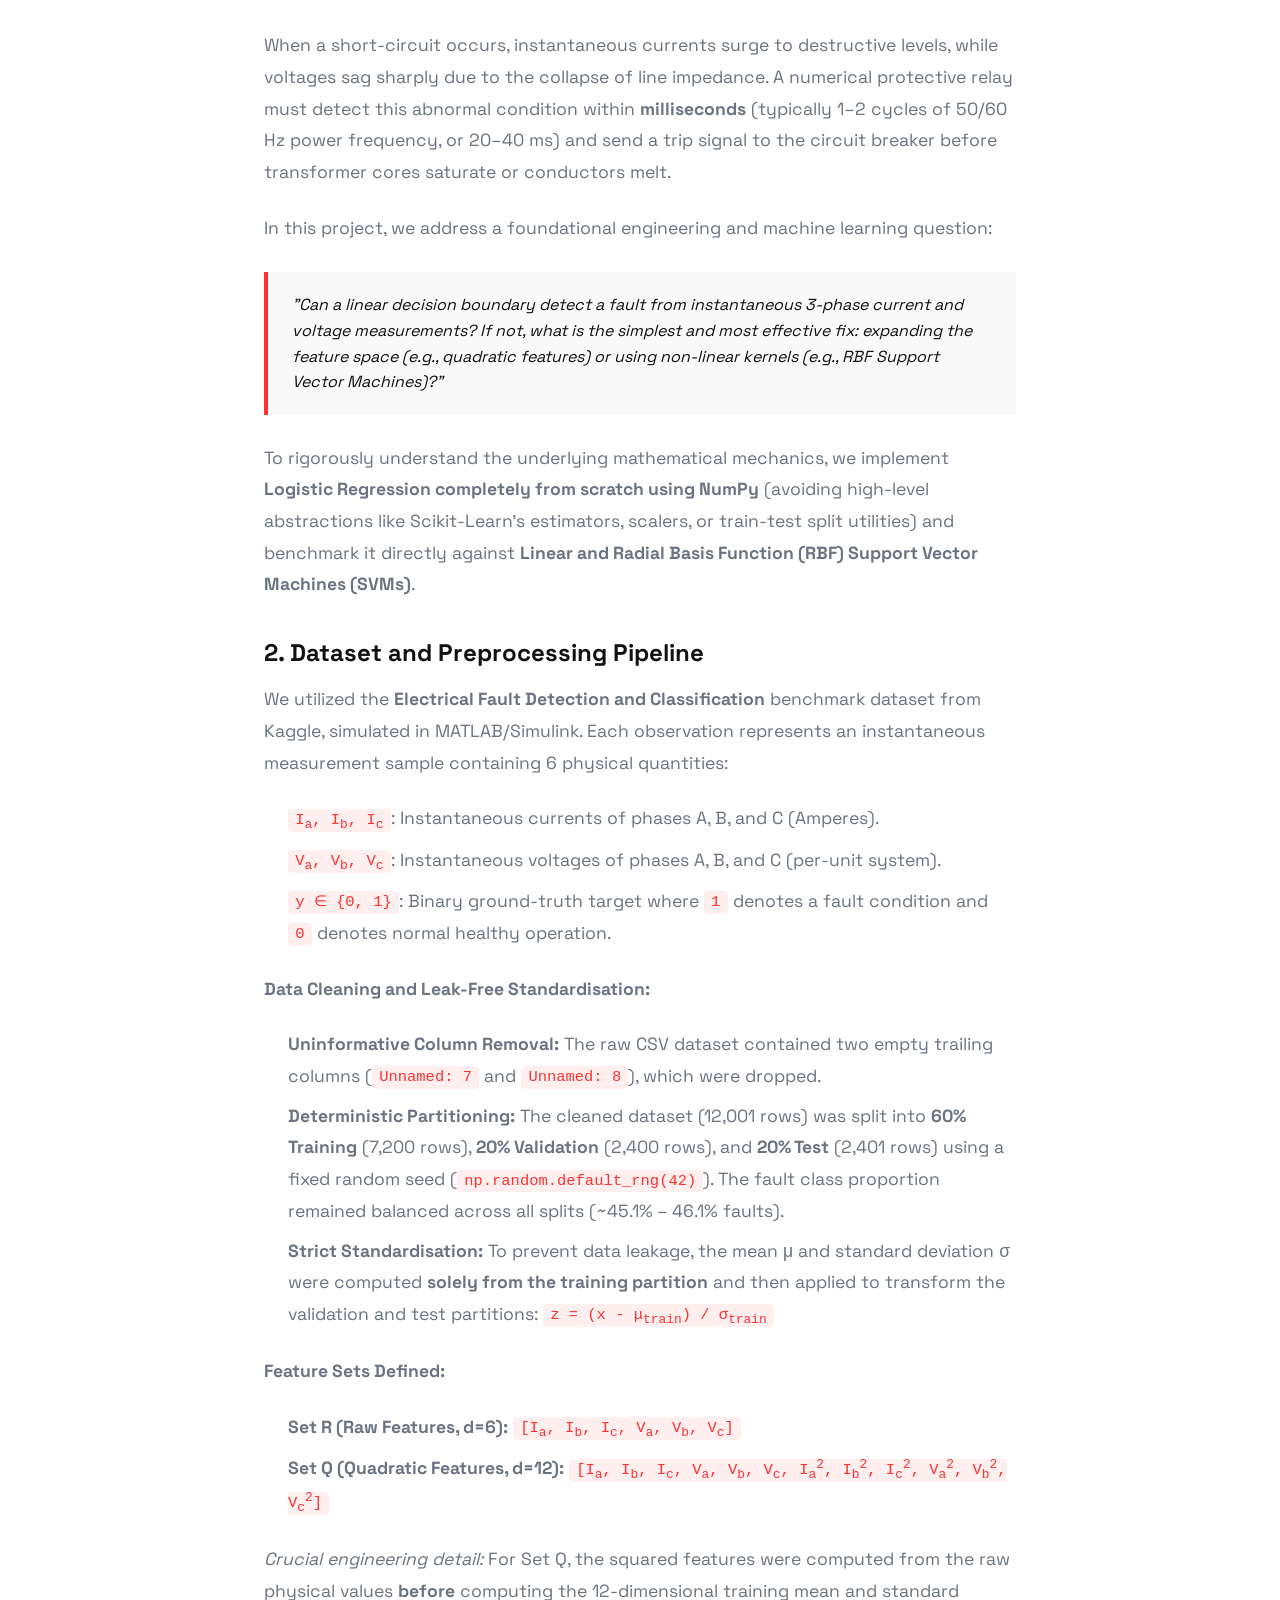
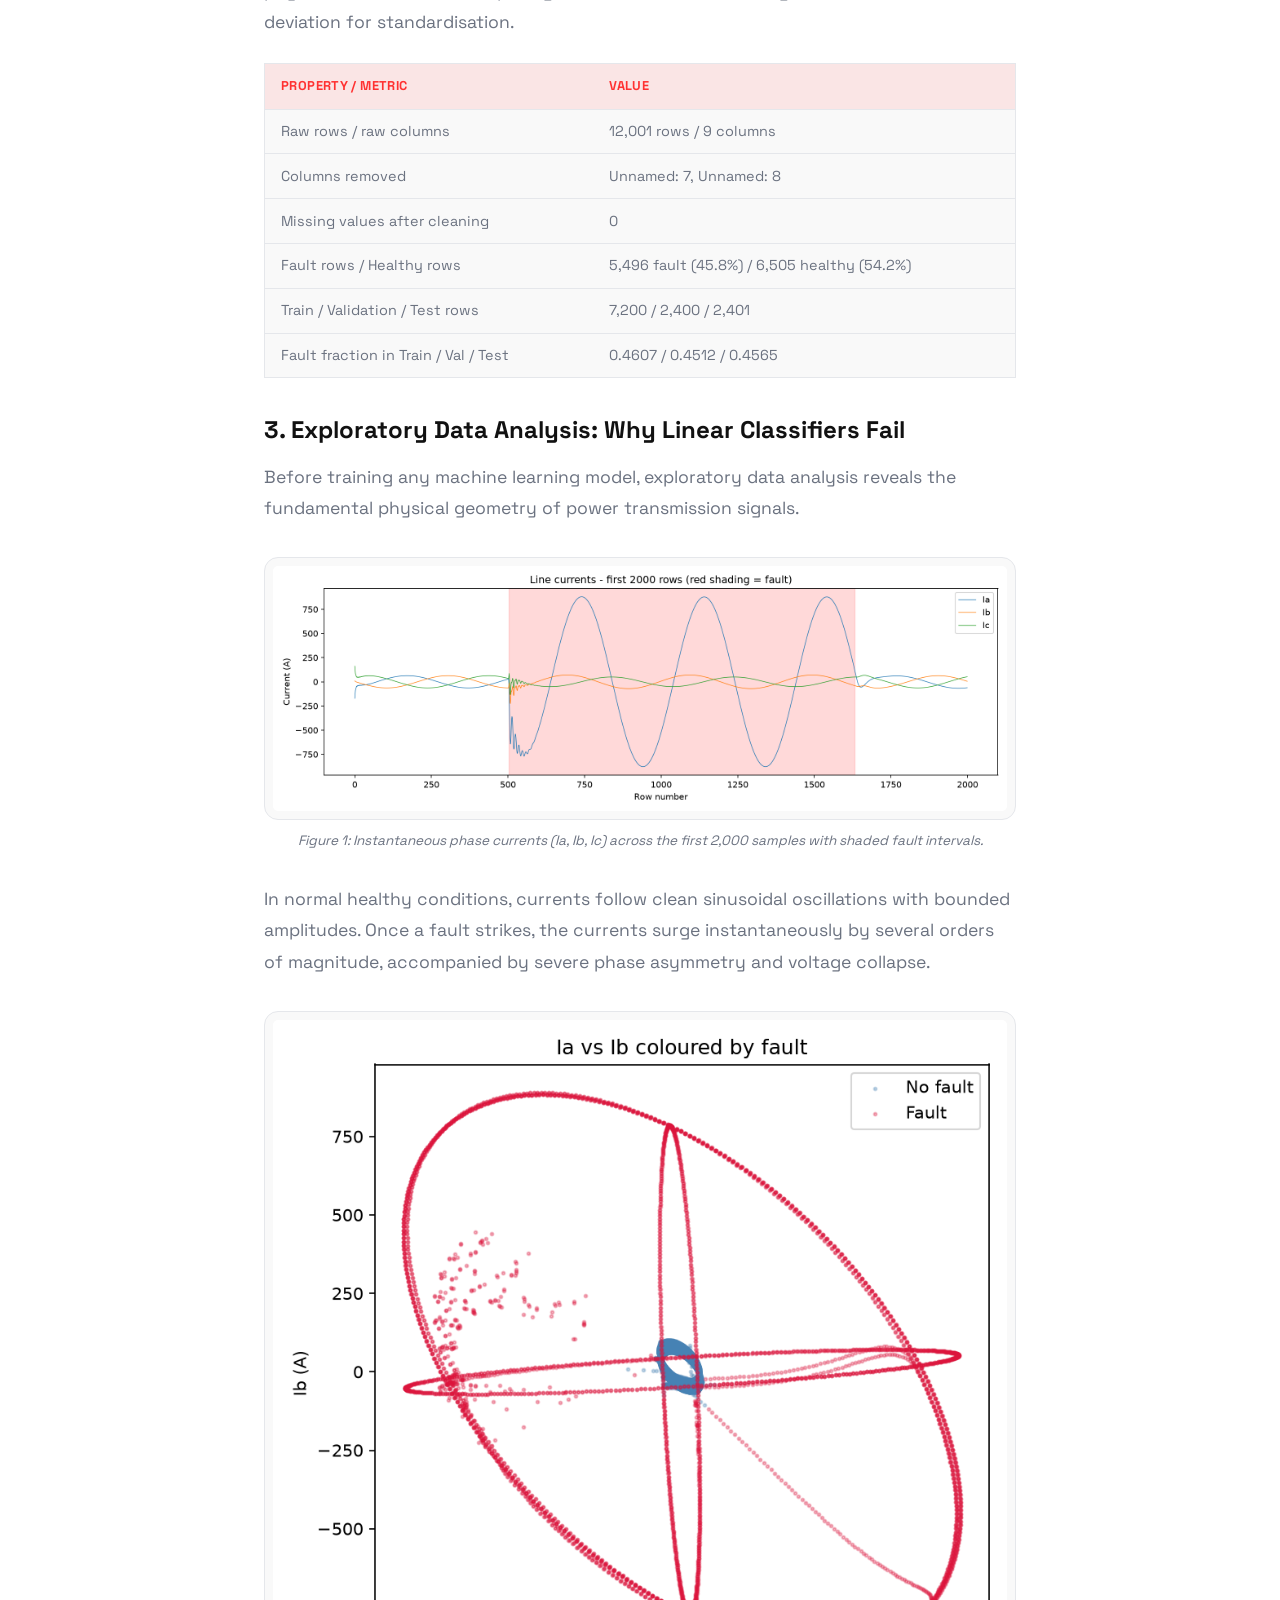
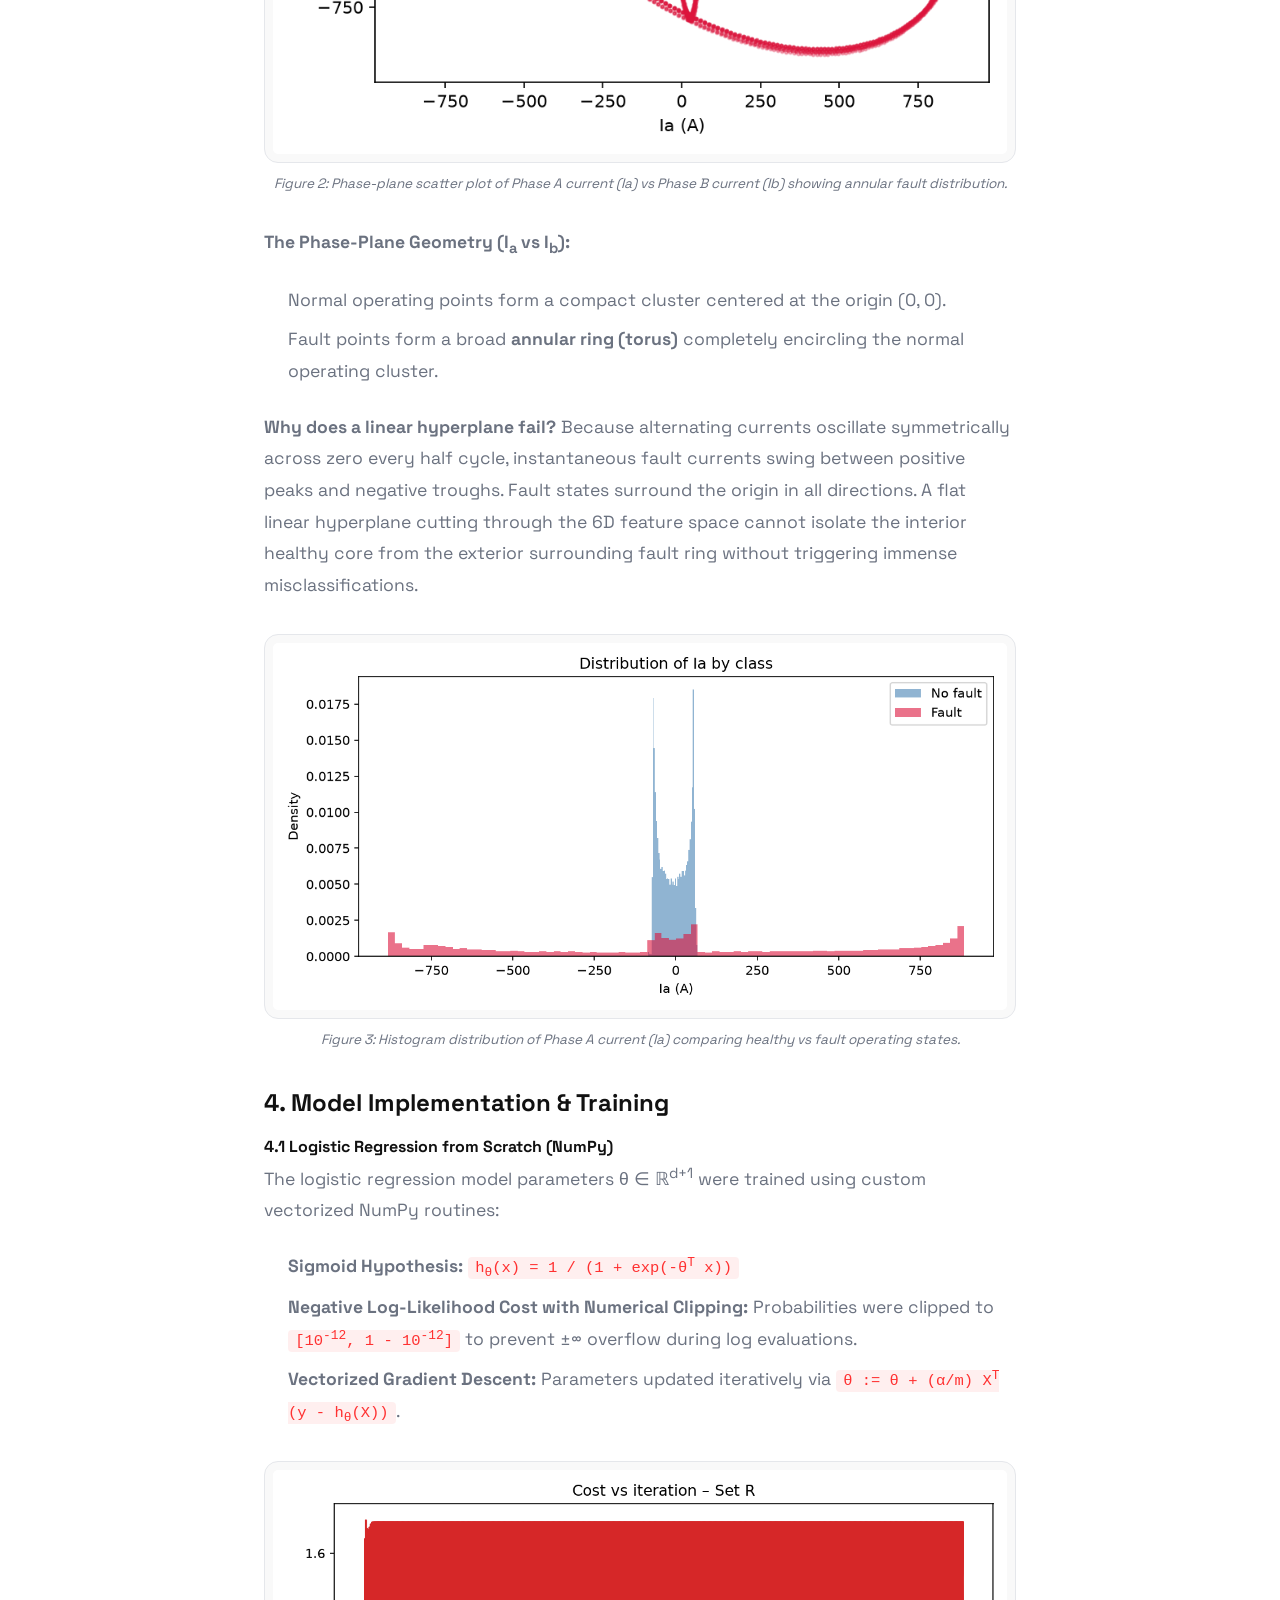
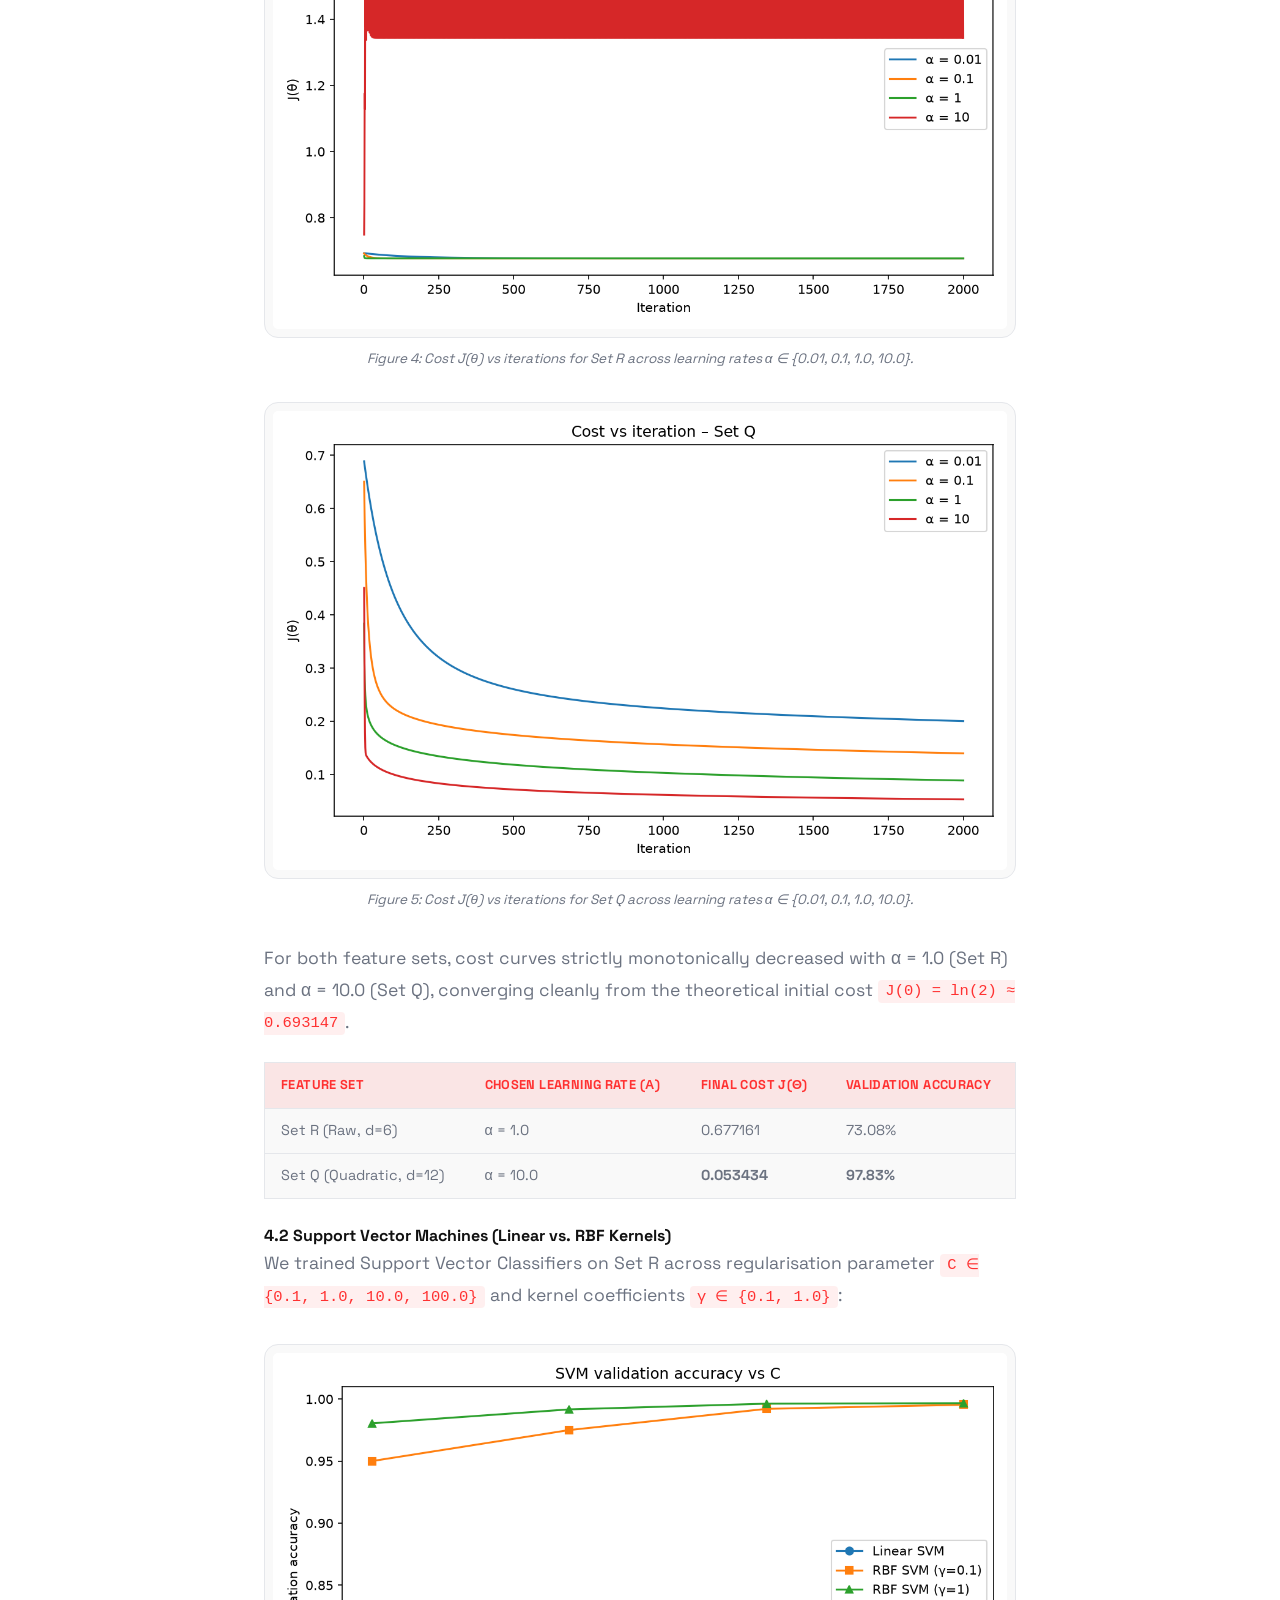
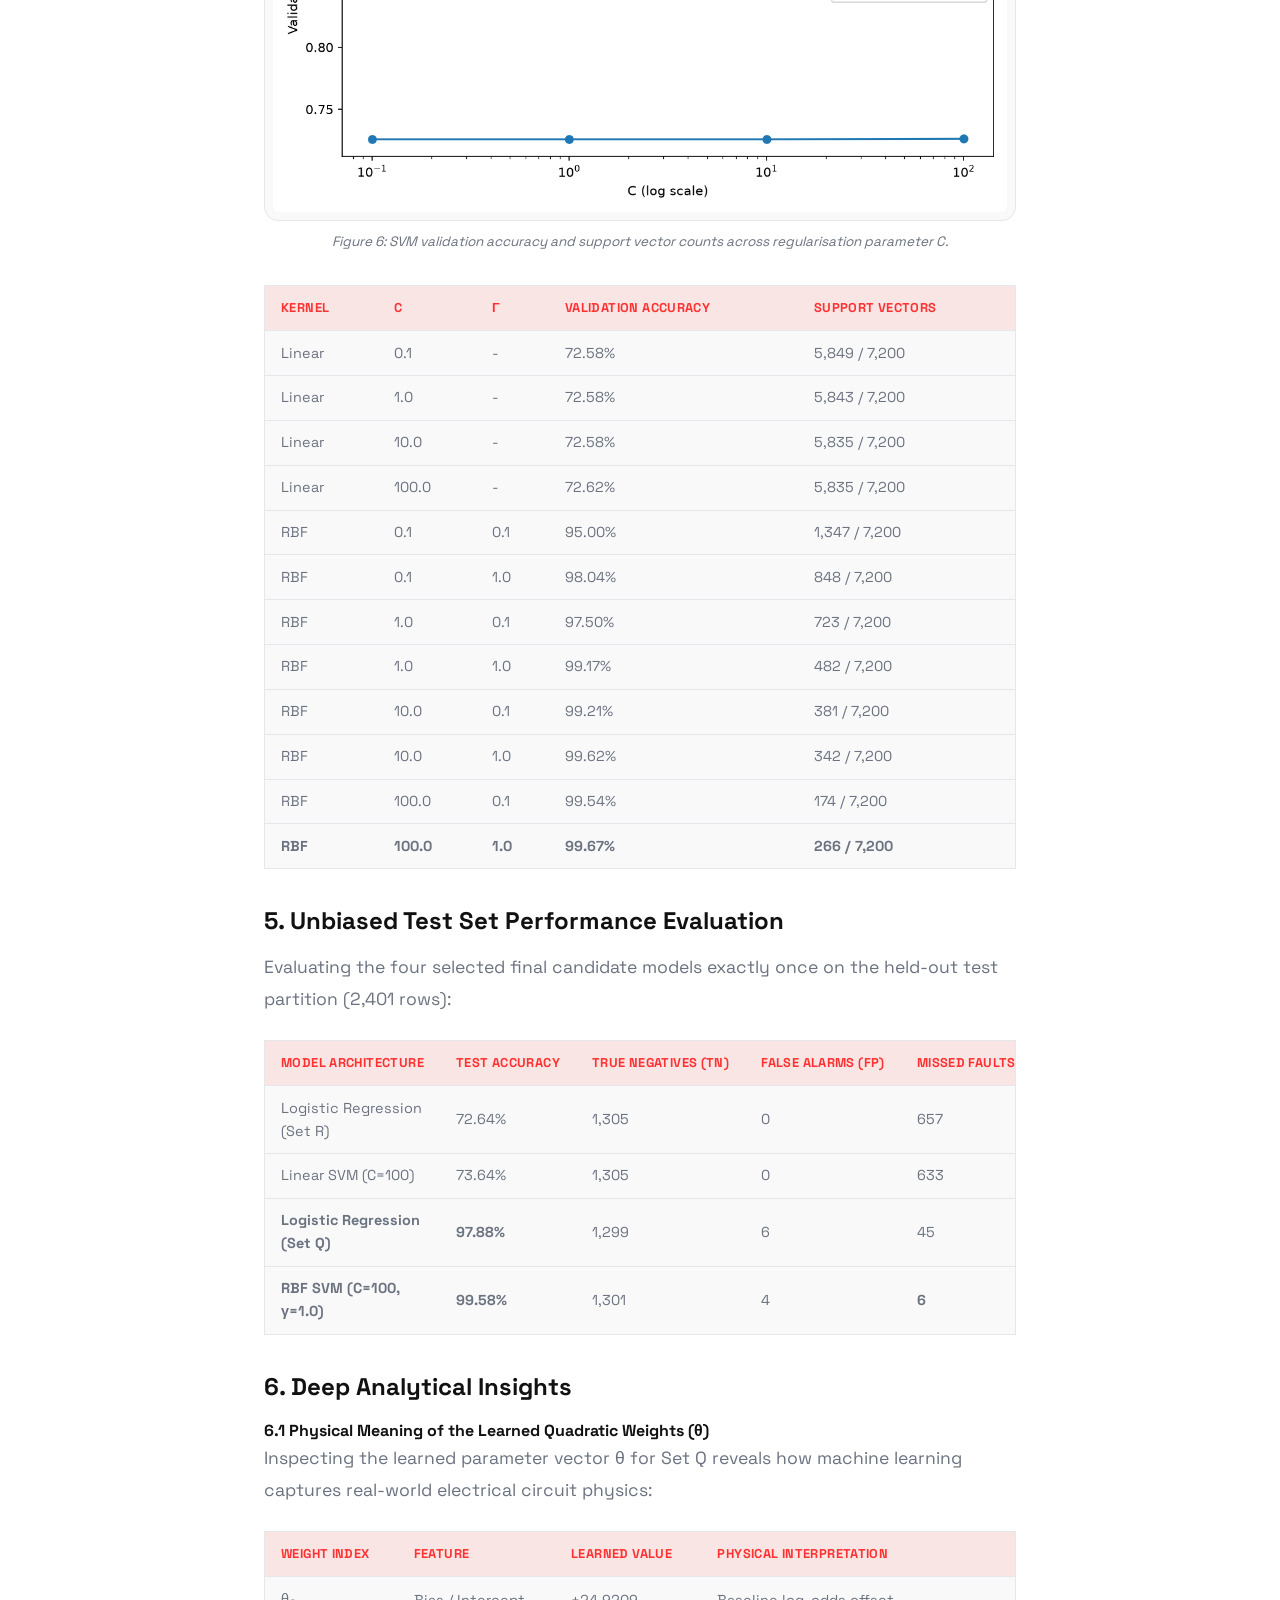
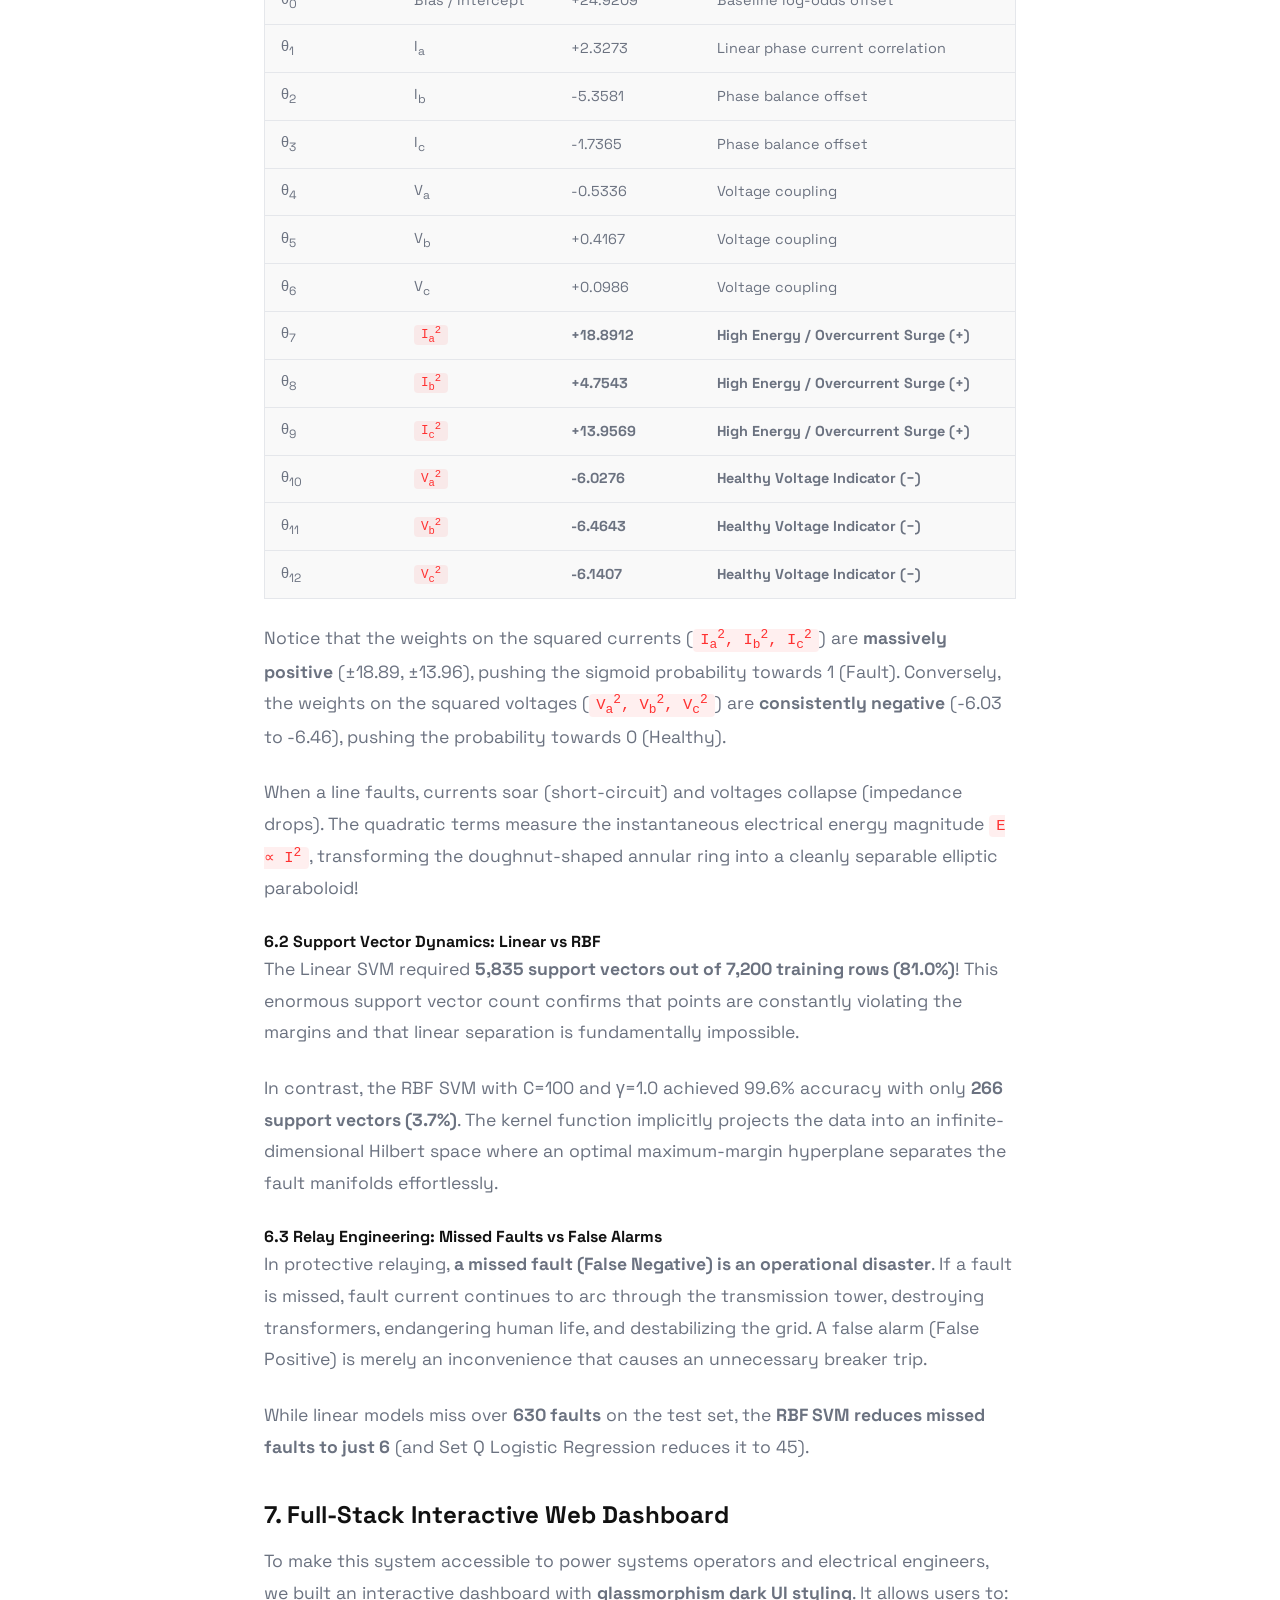
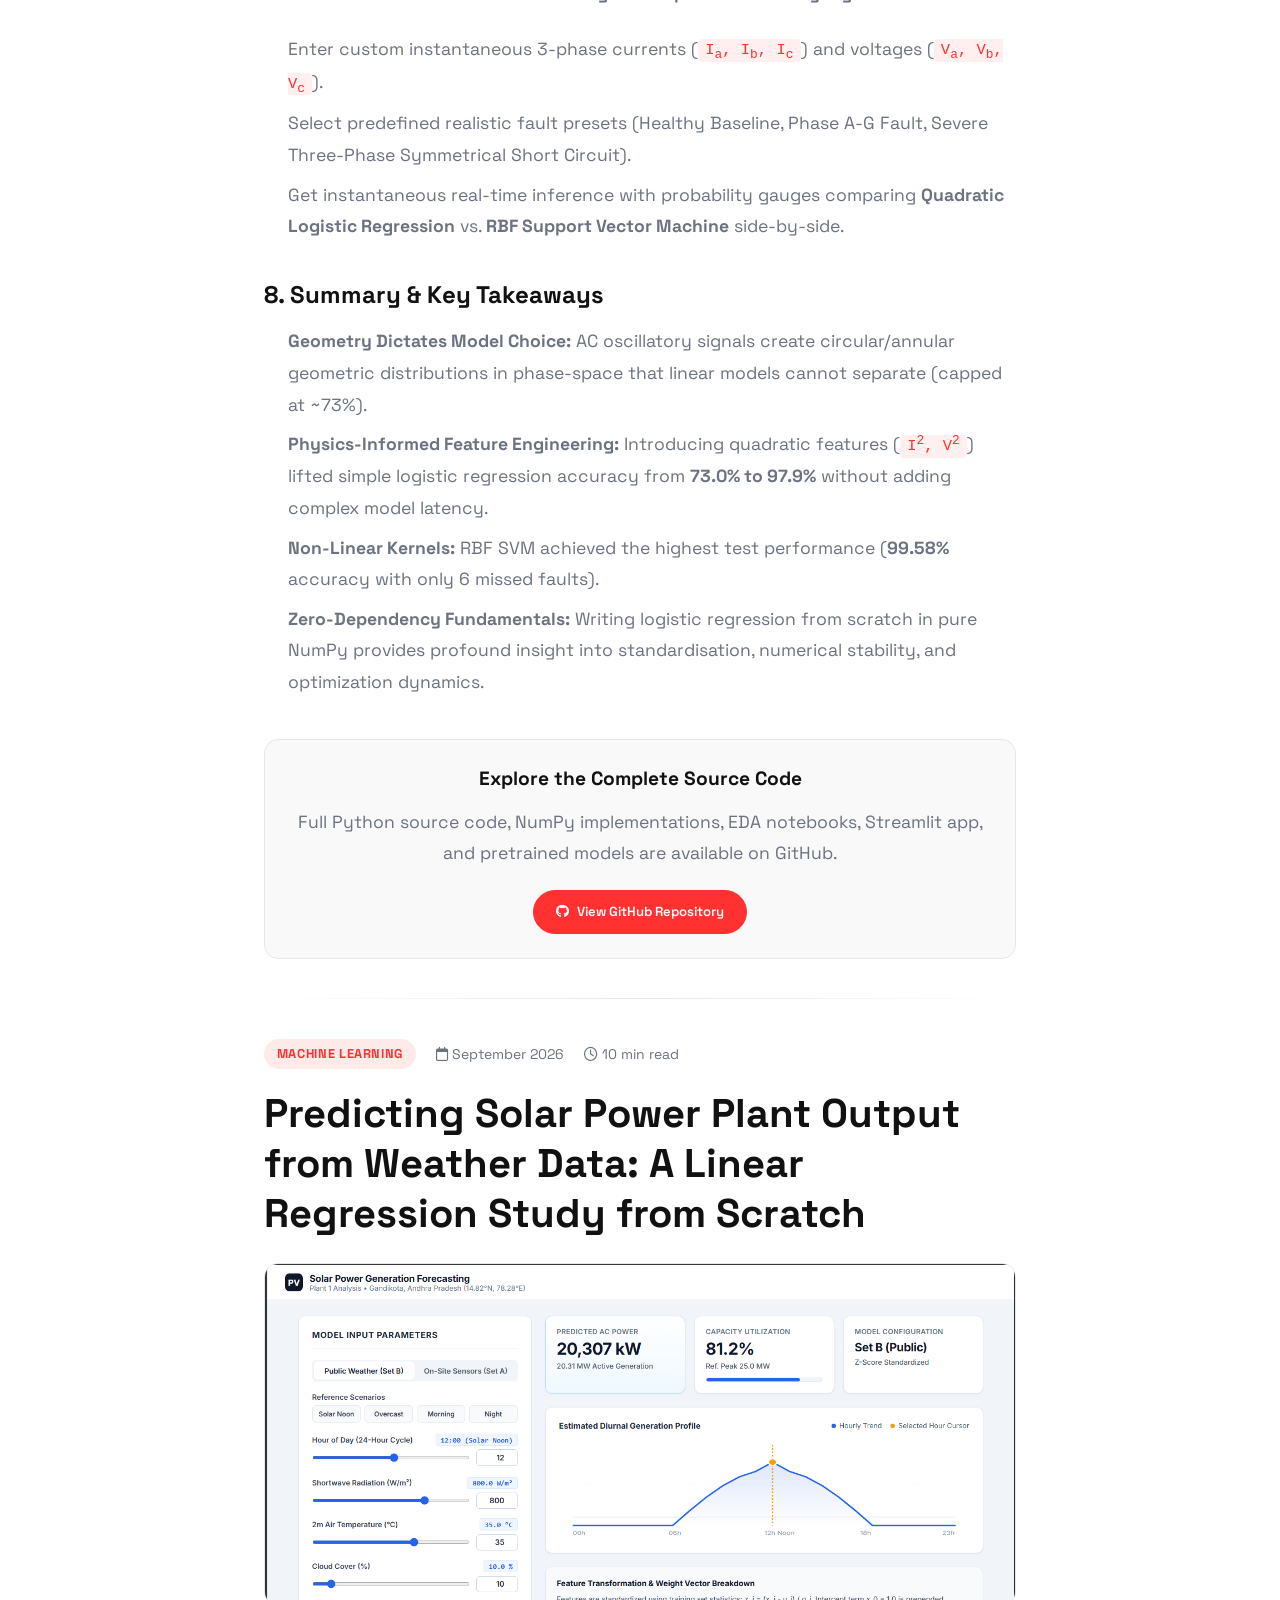
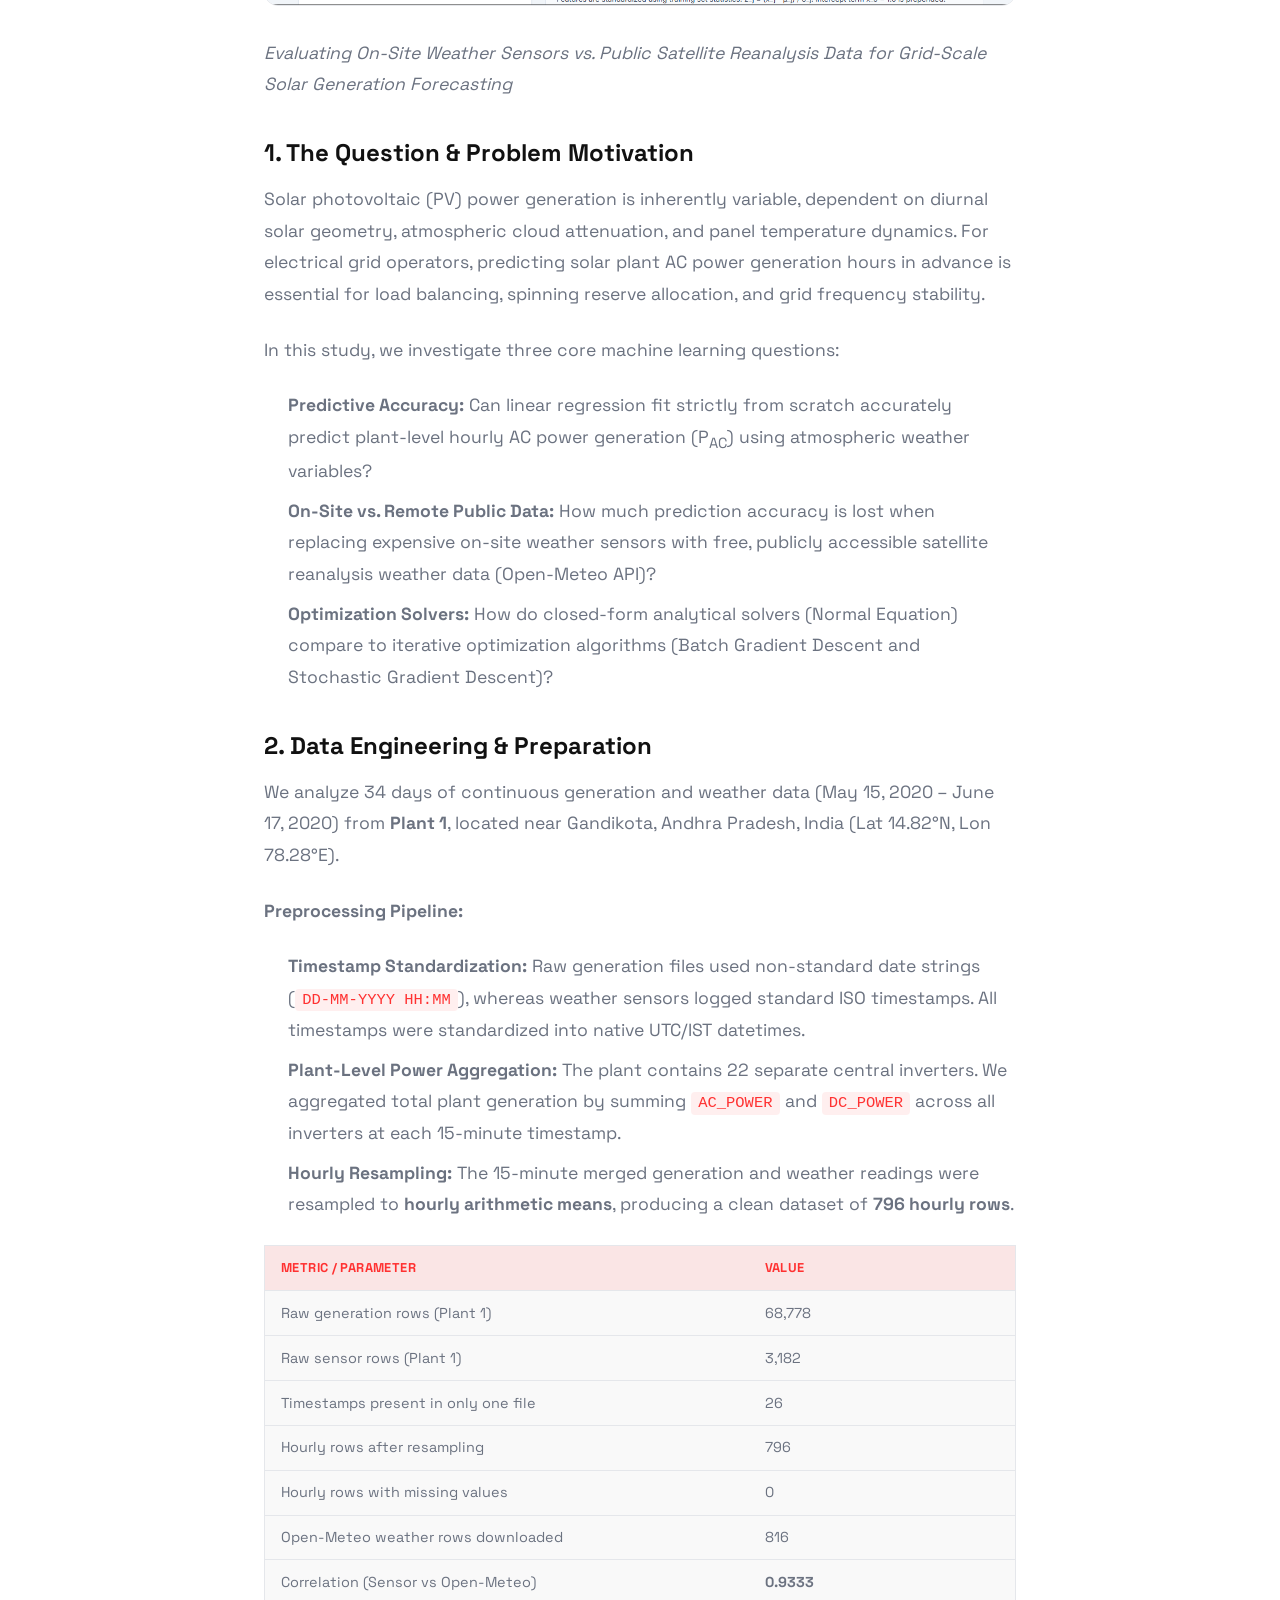
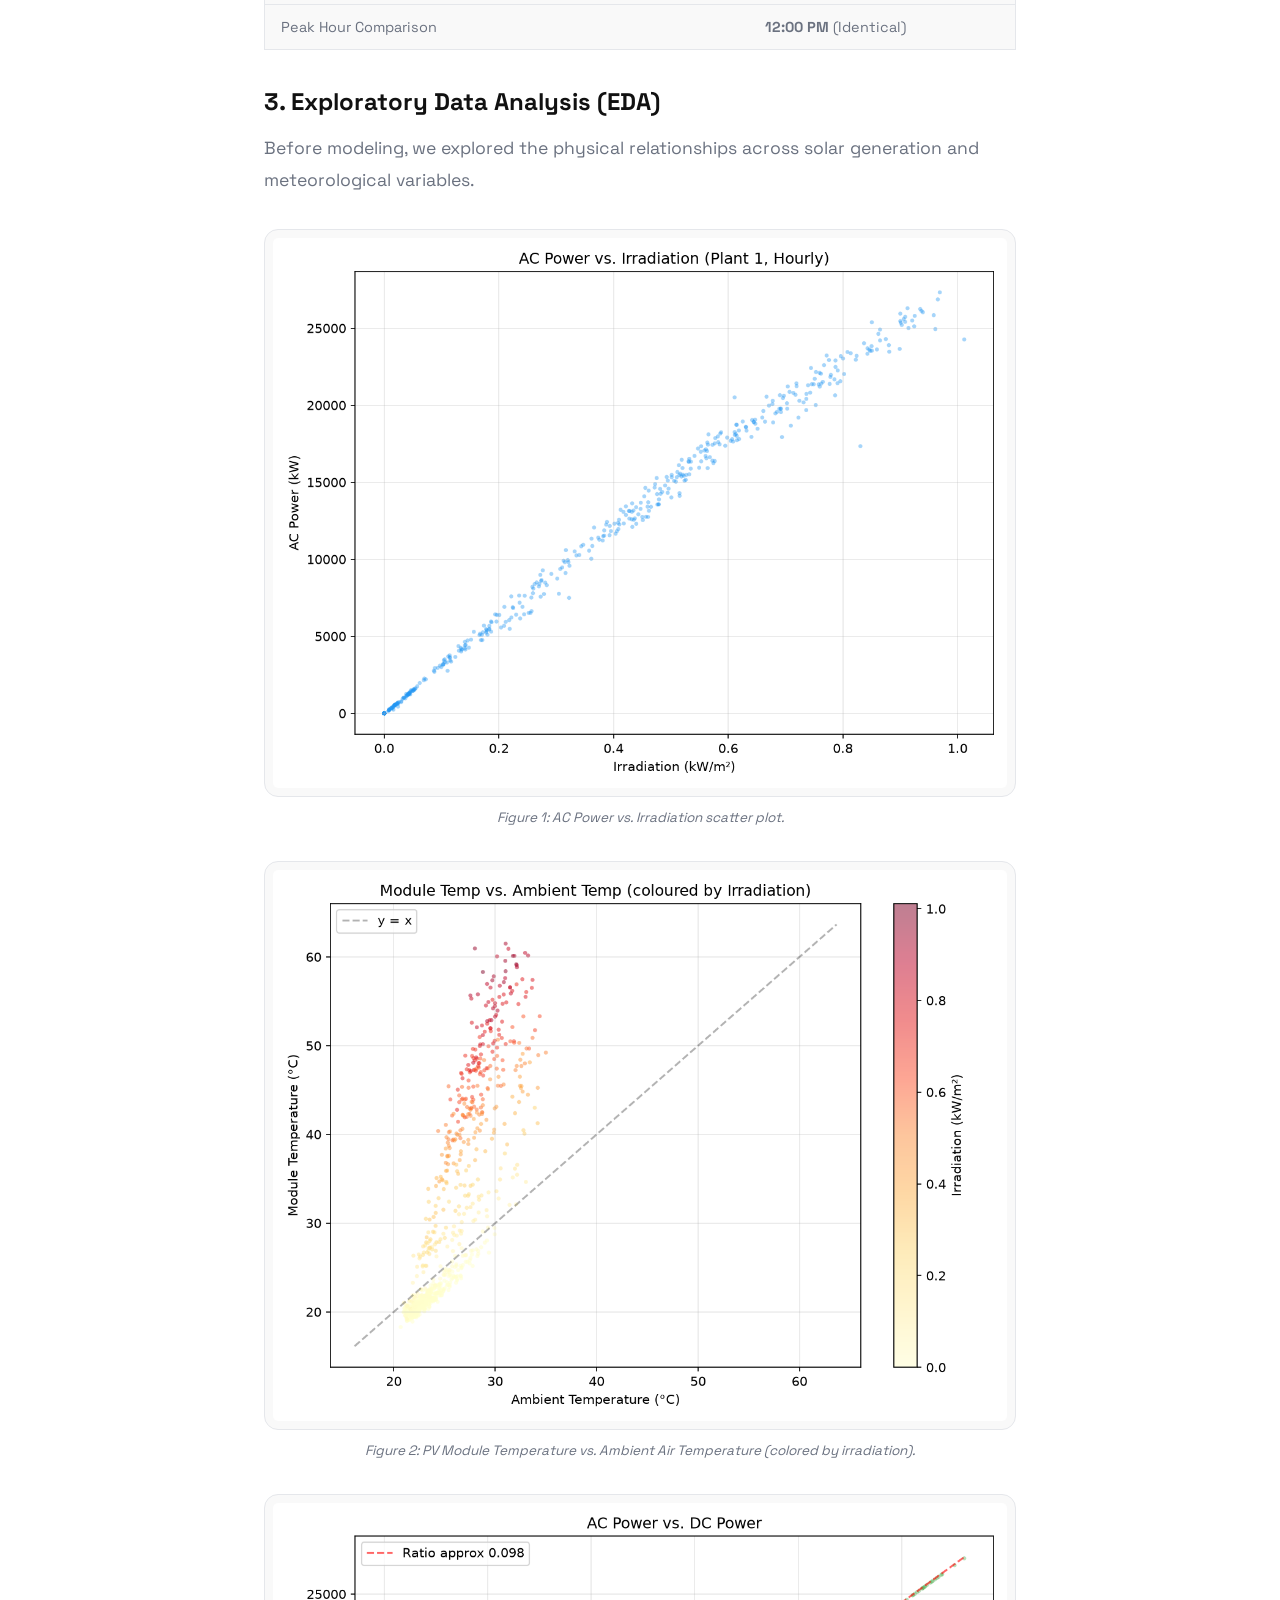
==== commit 0212faa6: "Add section for complete source code and GitHub link Added a section to explore the complete source " ====
--- a/blog.html
+++ b/blog.html
@@ -913,6 +913,14 @@
             <li><strong>Closed-Form Normal Equation is Superior for Small m:</strong> For m ≈ 800 rows, the analytical Normal Equation achieves exact global minimum weights instantaneously without hyperparameter tuning.</li>
           </ul>
         </div>
+                <div style="margin-top: 2.5rem; padding: 1.5rem; background: var(--bg-card); border: 1px solid var(--border); border-radius: var(--radius-lg); text-align: center;">
+            <h4 style="margin-bottom: 0.75rem; color: var(--fg); font-size: 1.2rem;">Explore the Complete Source Code</h4>
+            <p style="margin-bottom: 1.25rem; color: var(--fg-muted);">Full Python source code, NumPy implementations, EDA notebooks, Streamlit app, and pretrained models are available on GitHub.</p>
+            <a href="https://github.com/F236108/SolarPanel-Power-Prediction" target="_blank" rel="noopener" class="btn-primary" style="display: inline-flex; align-items: center; gap: 0.5rem; padding: 0.65rem 1.4rem; text-decoration: none;">
+              <i class="fa-brands fa-github"></i> View GitHub Repository
+            </a>
+          </div>
+
       </article>
 
       <!-- ARTICLE 1 -->
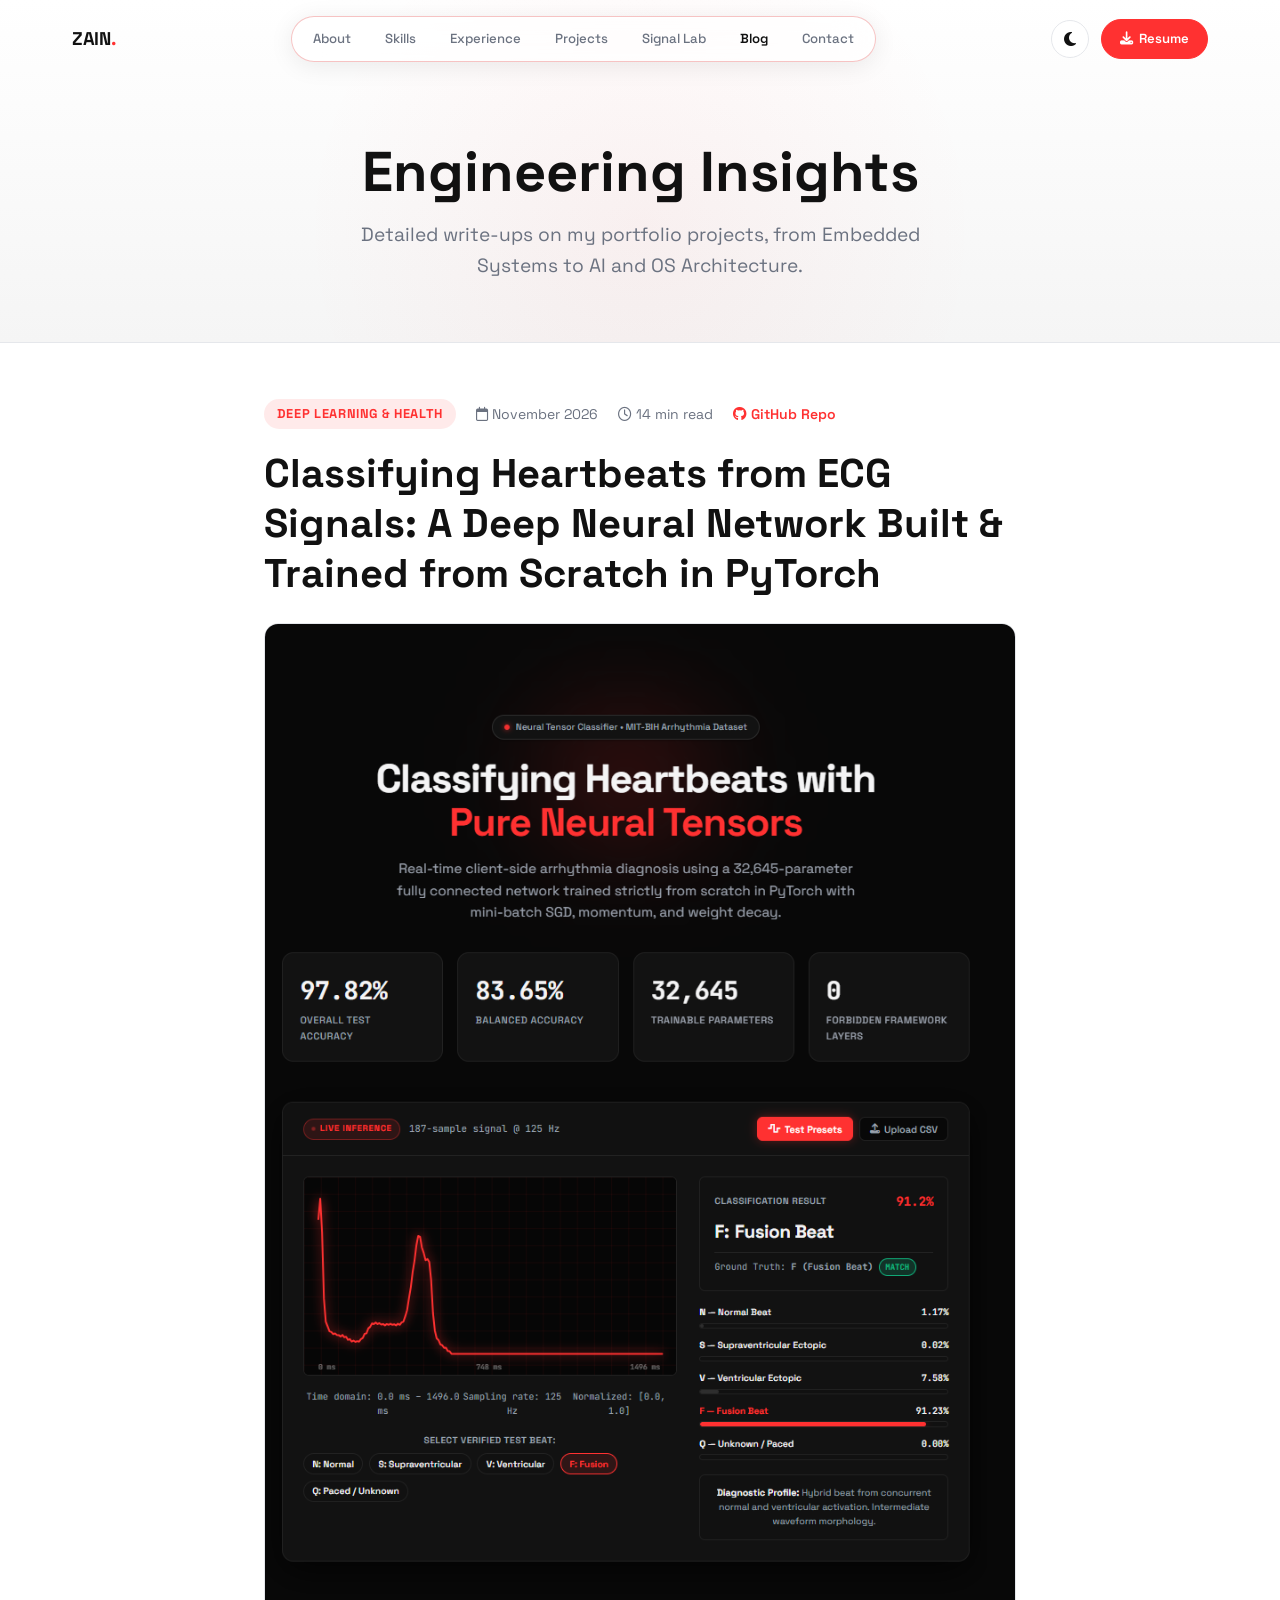
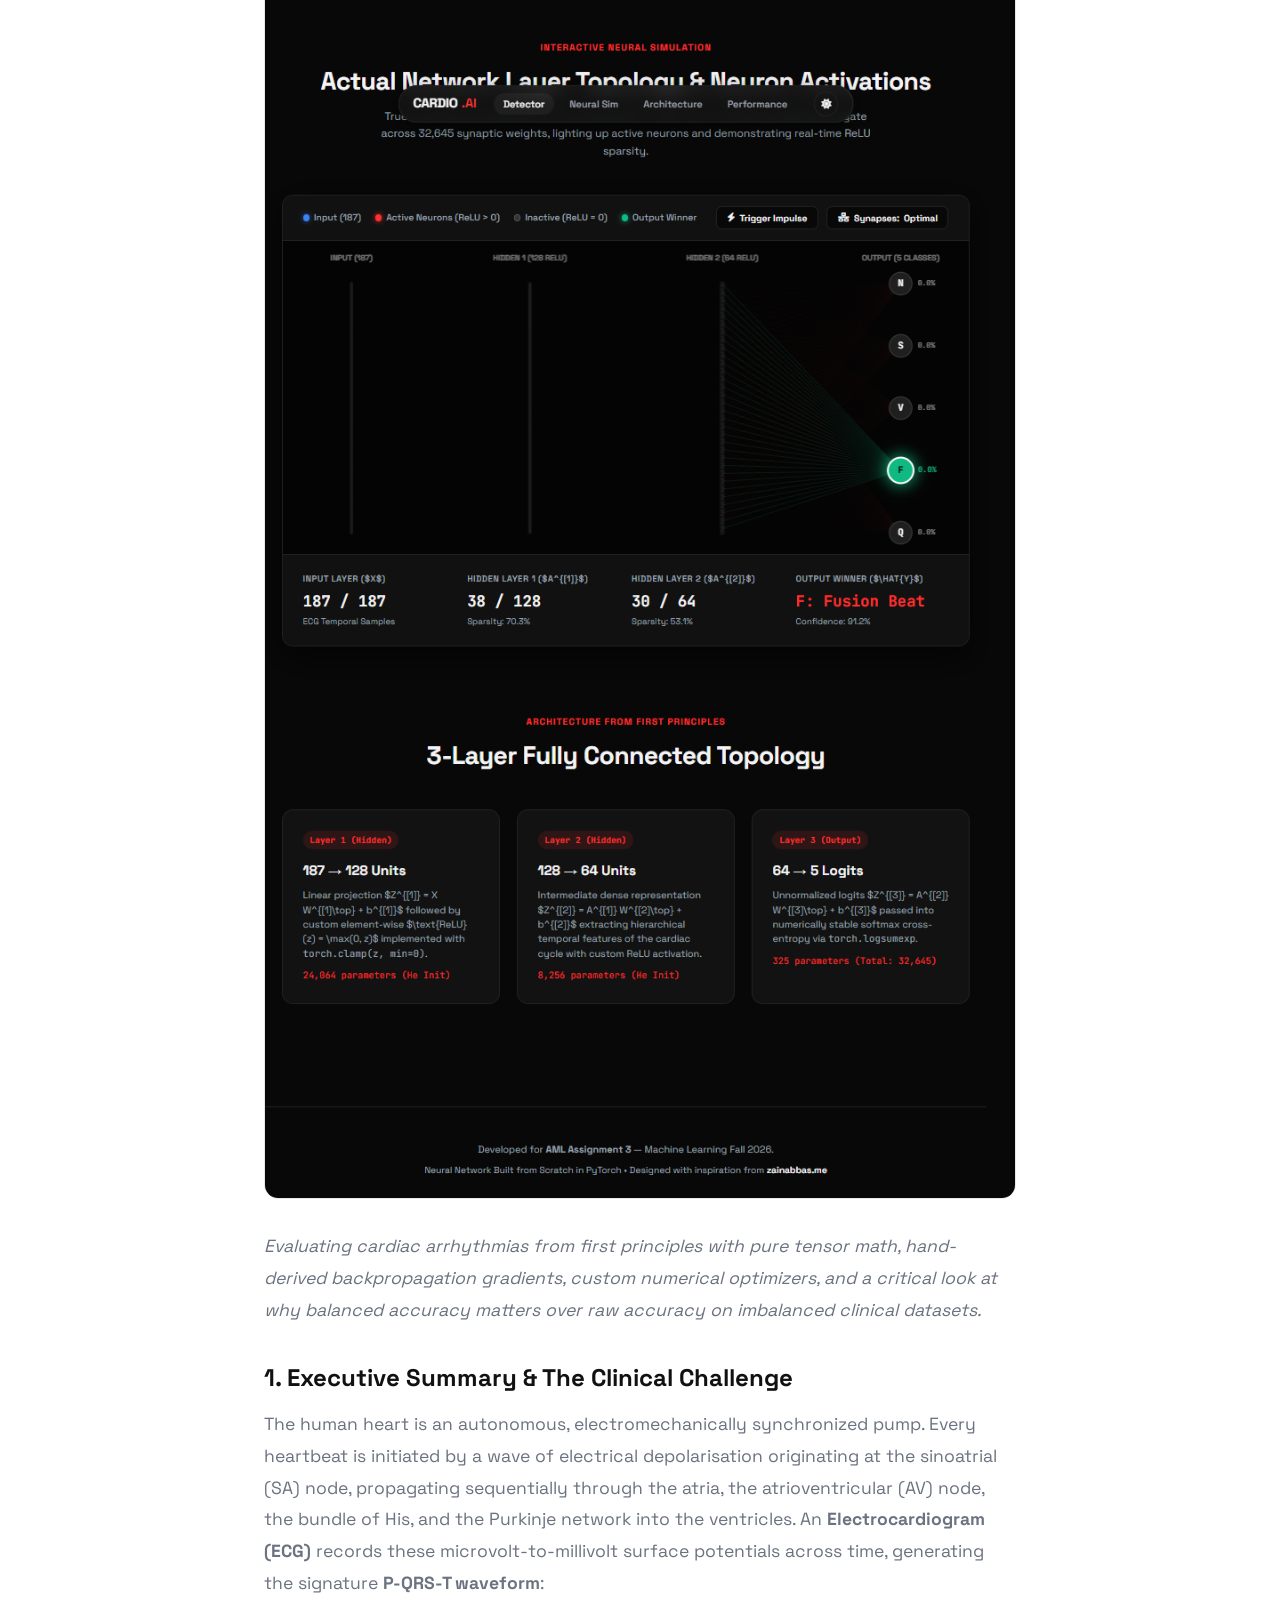
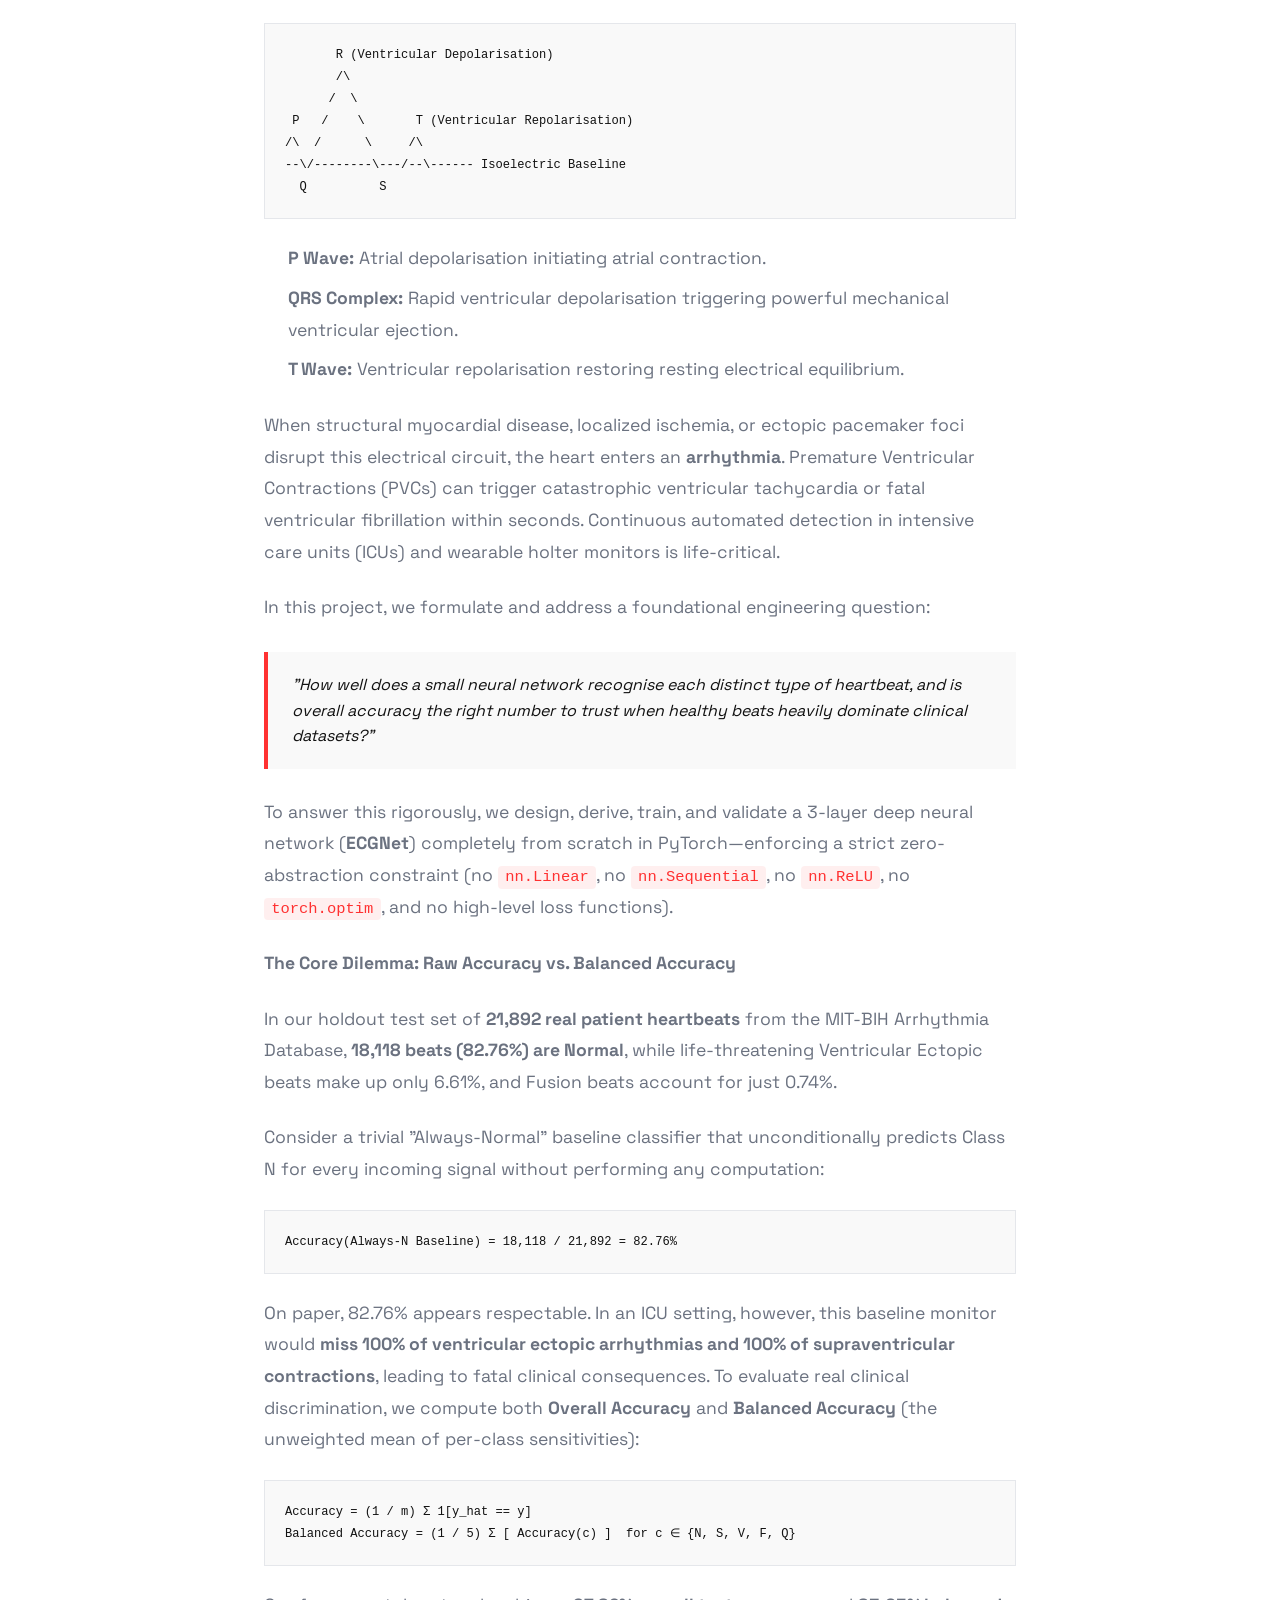
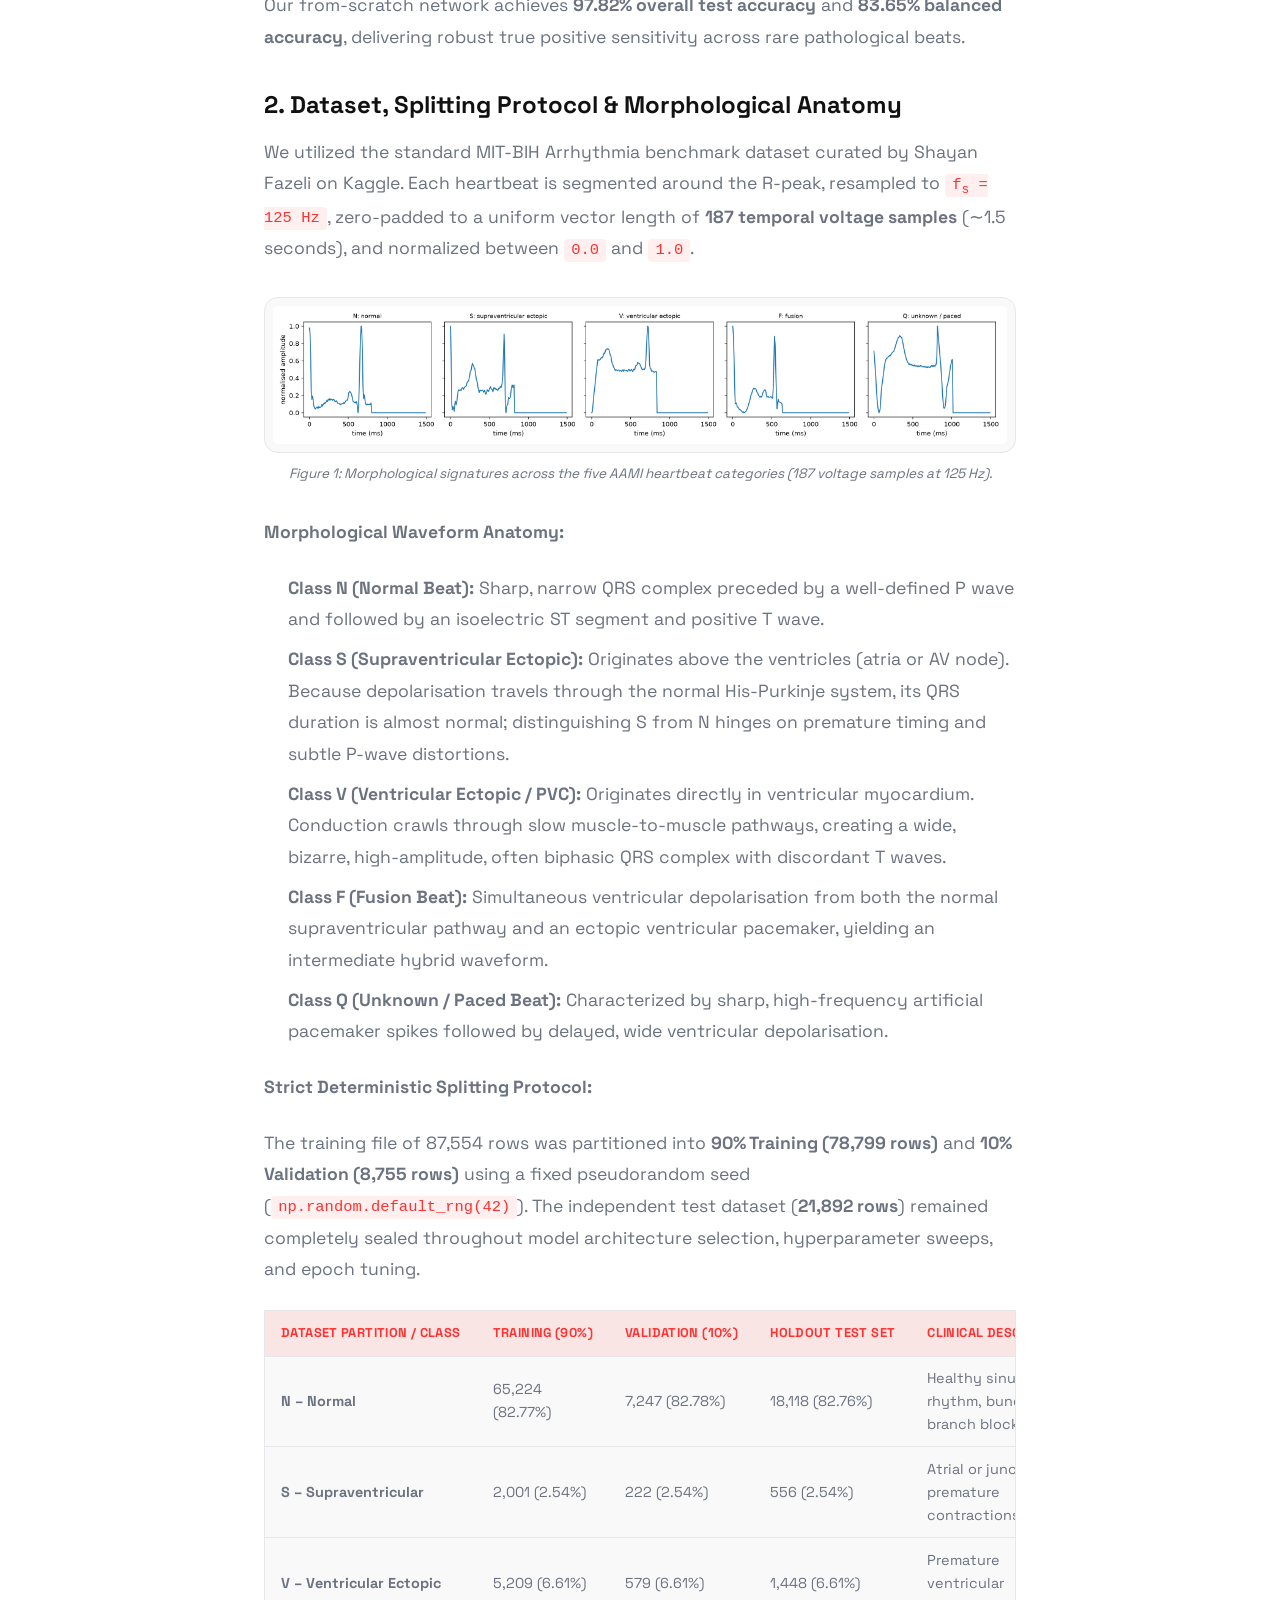
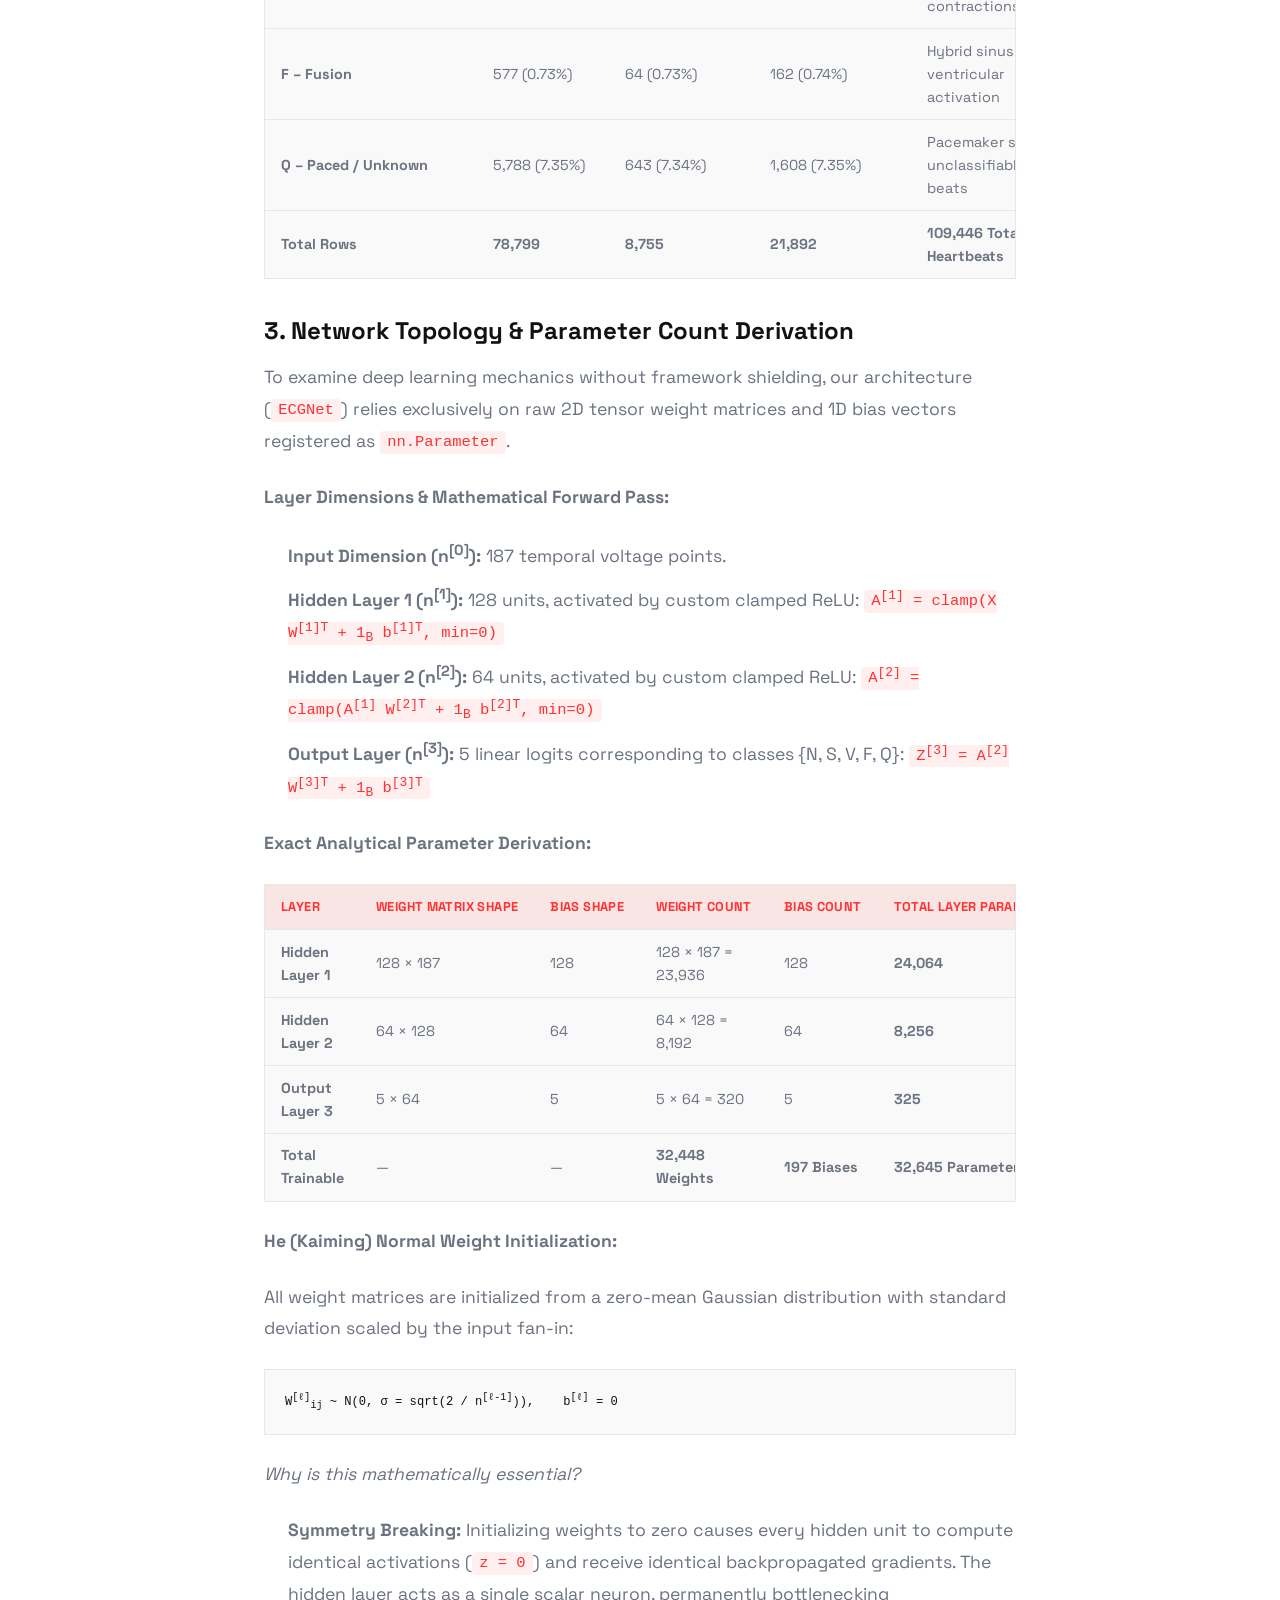
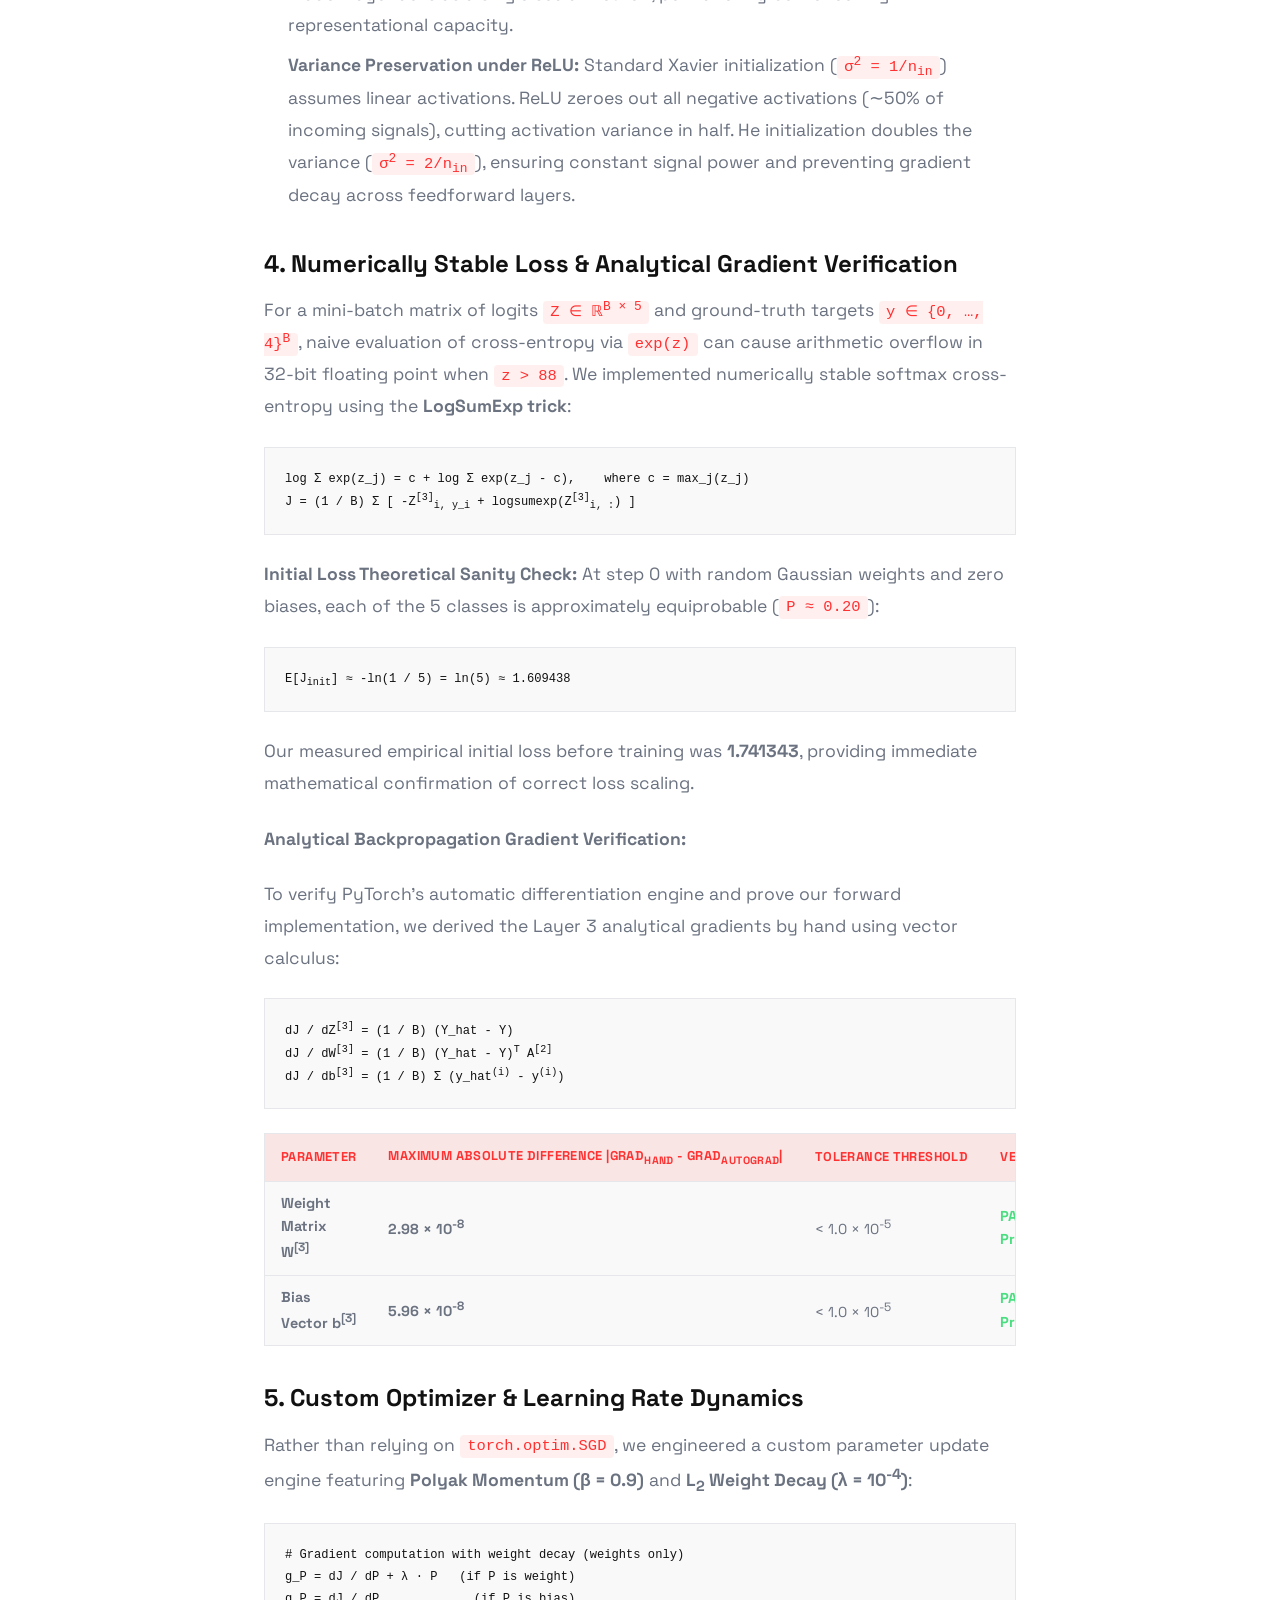
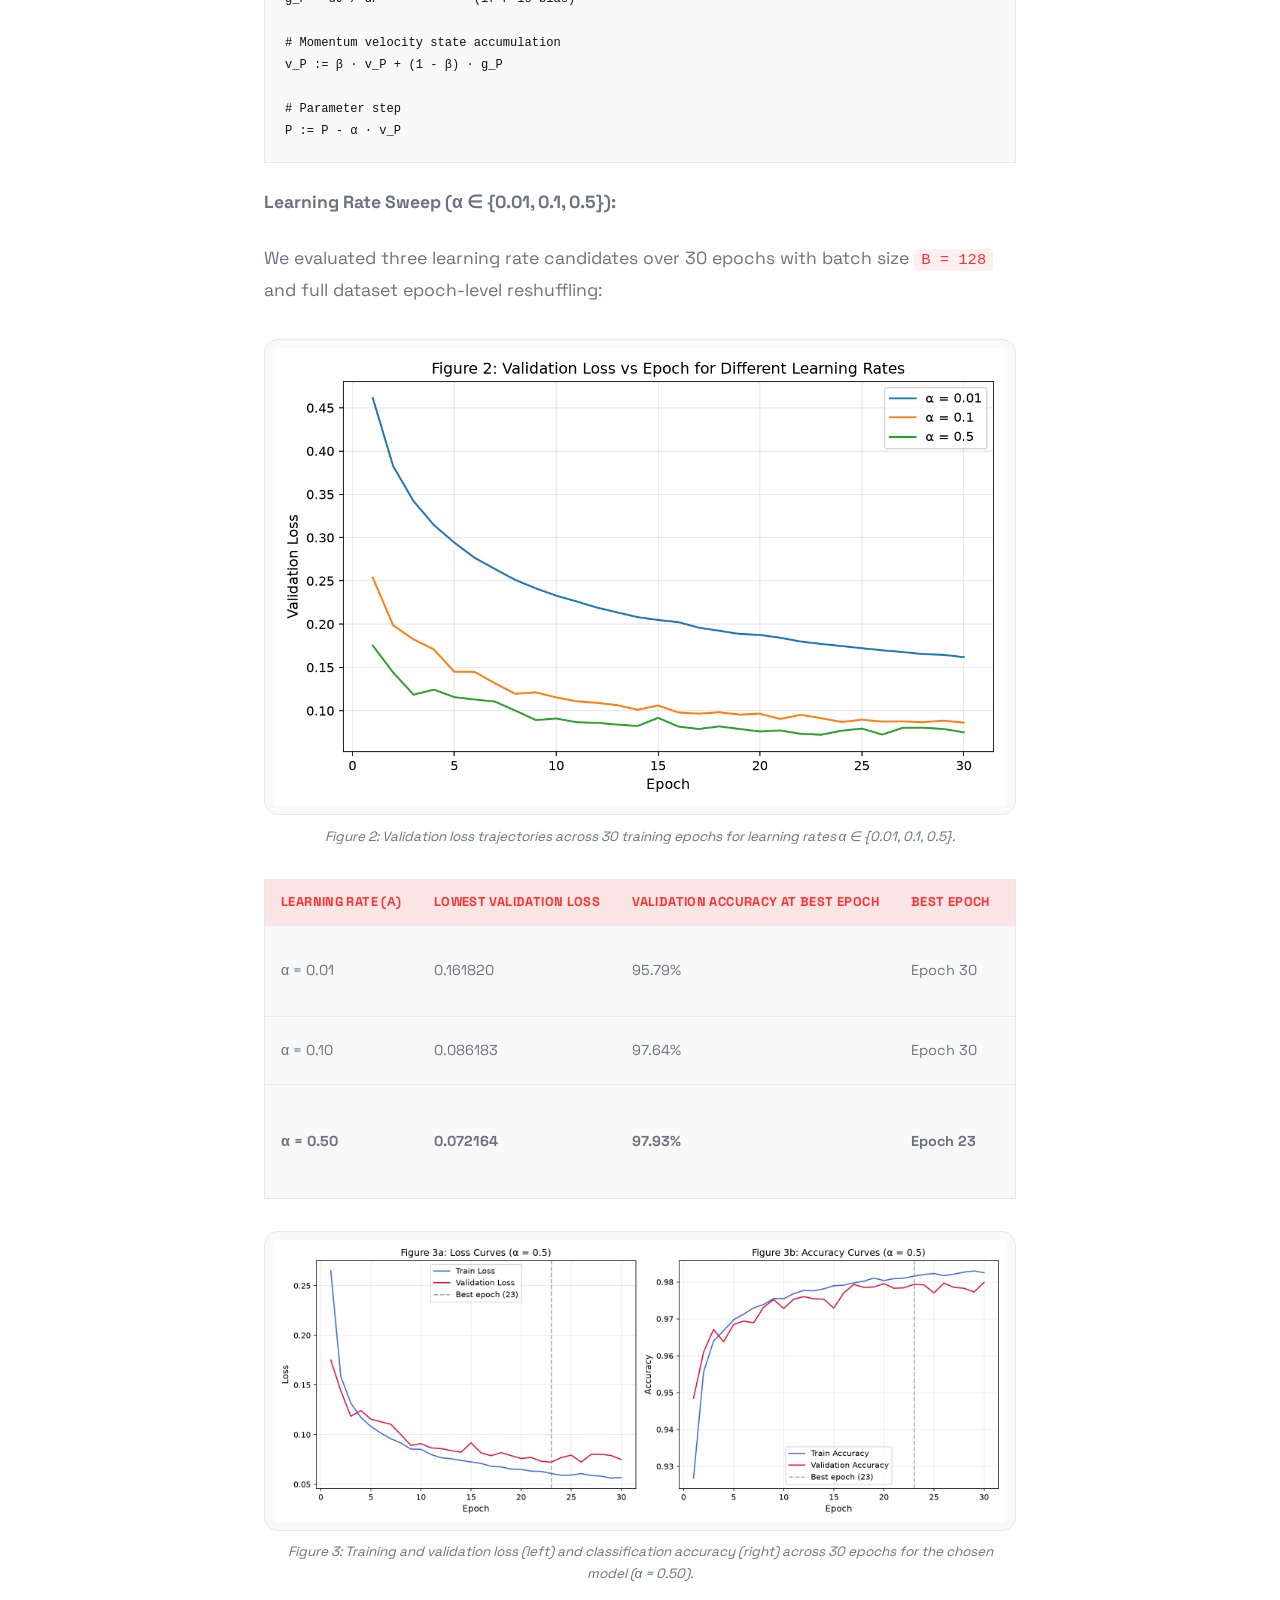
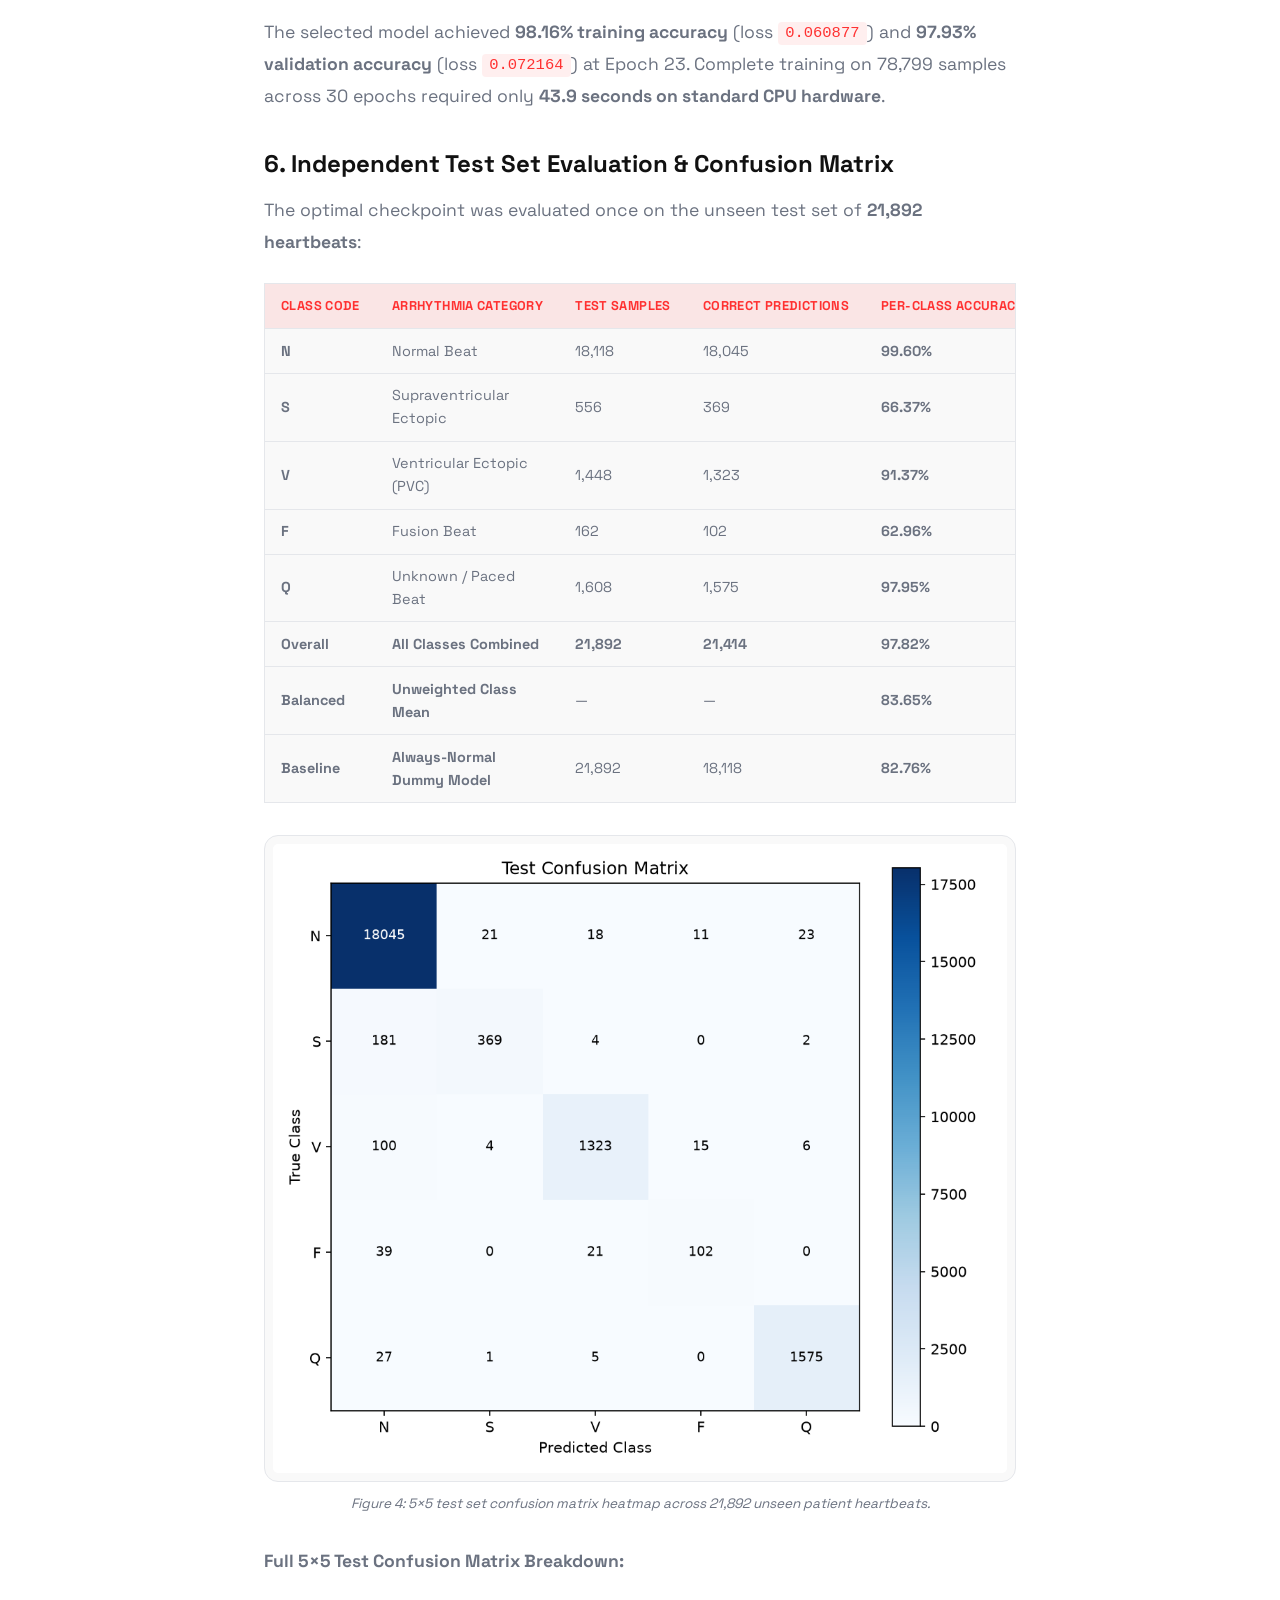
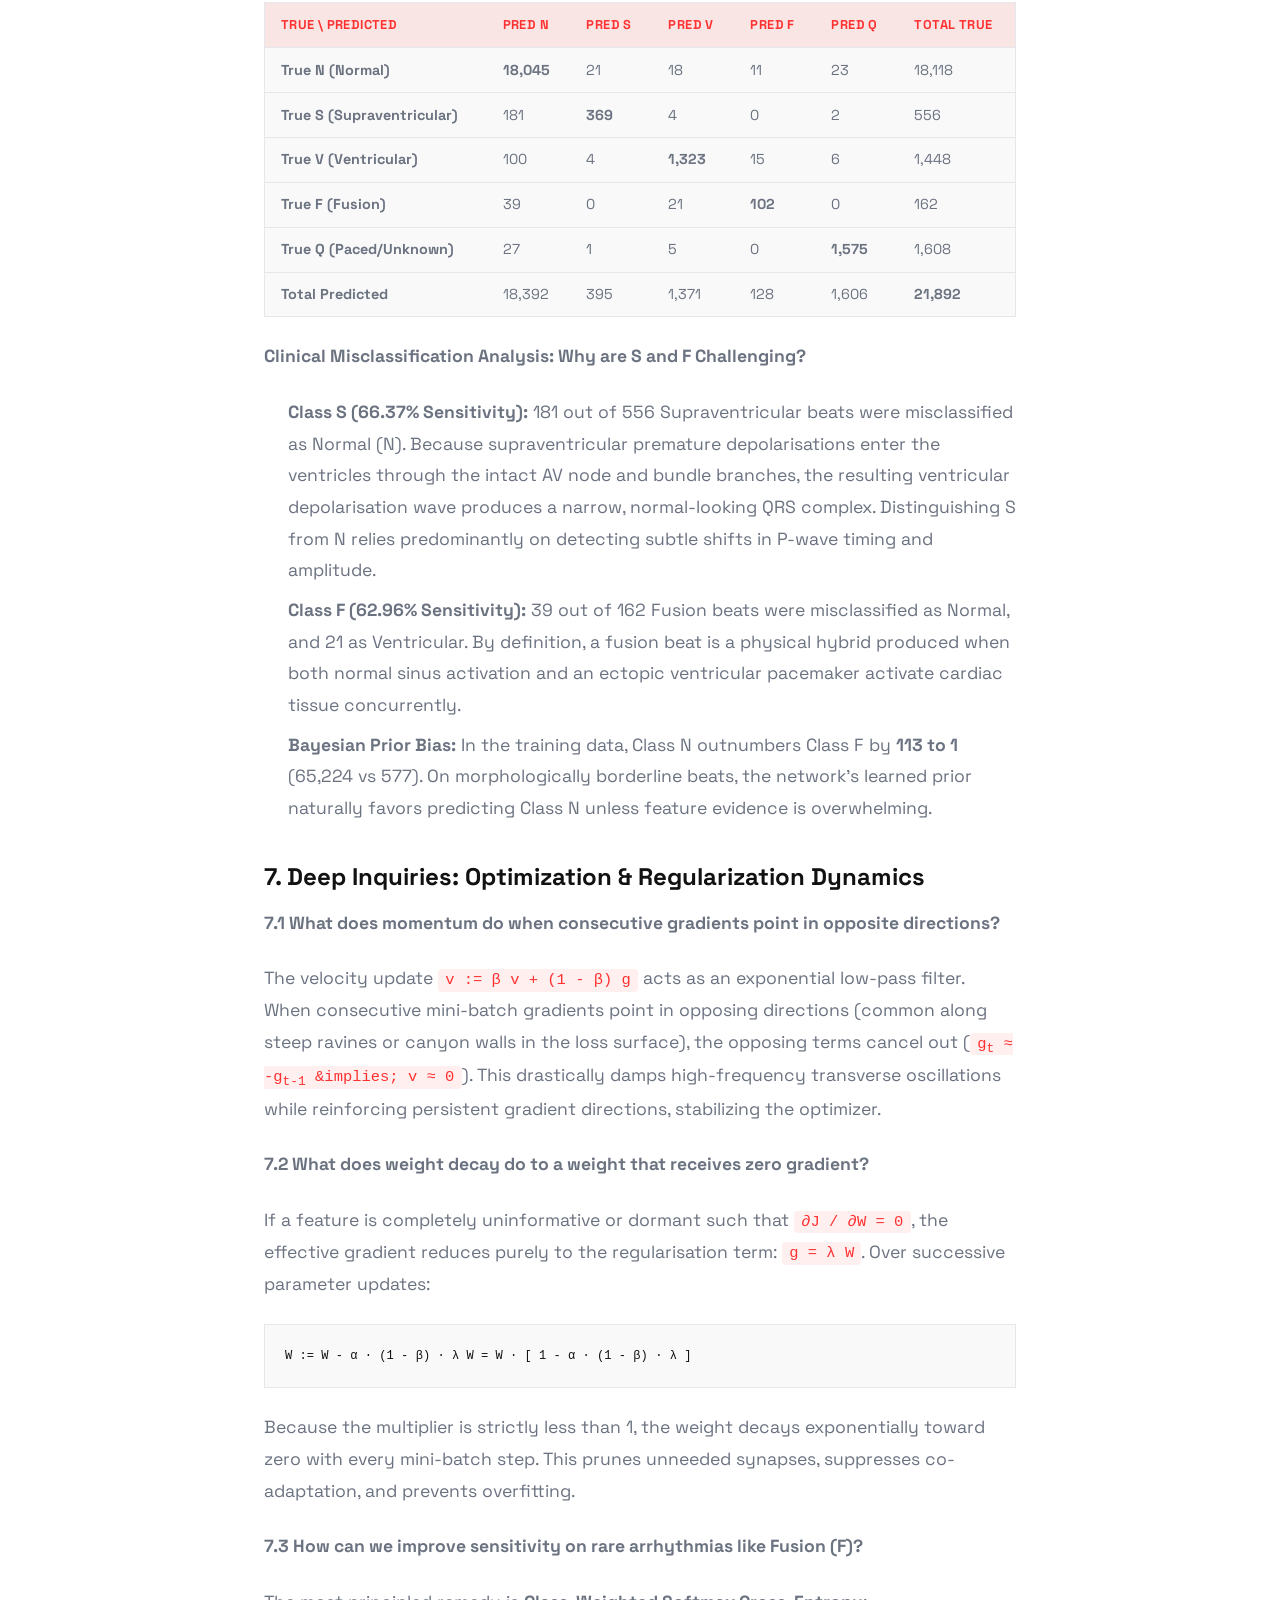
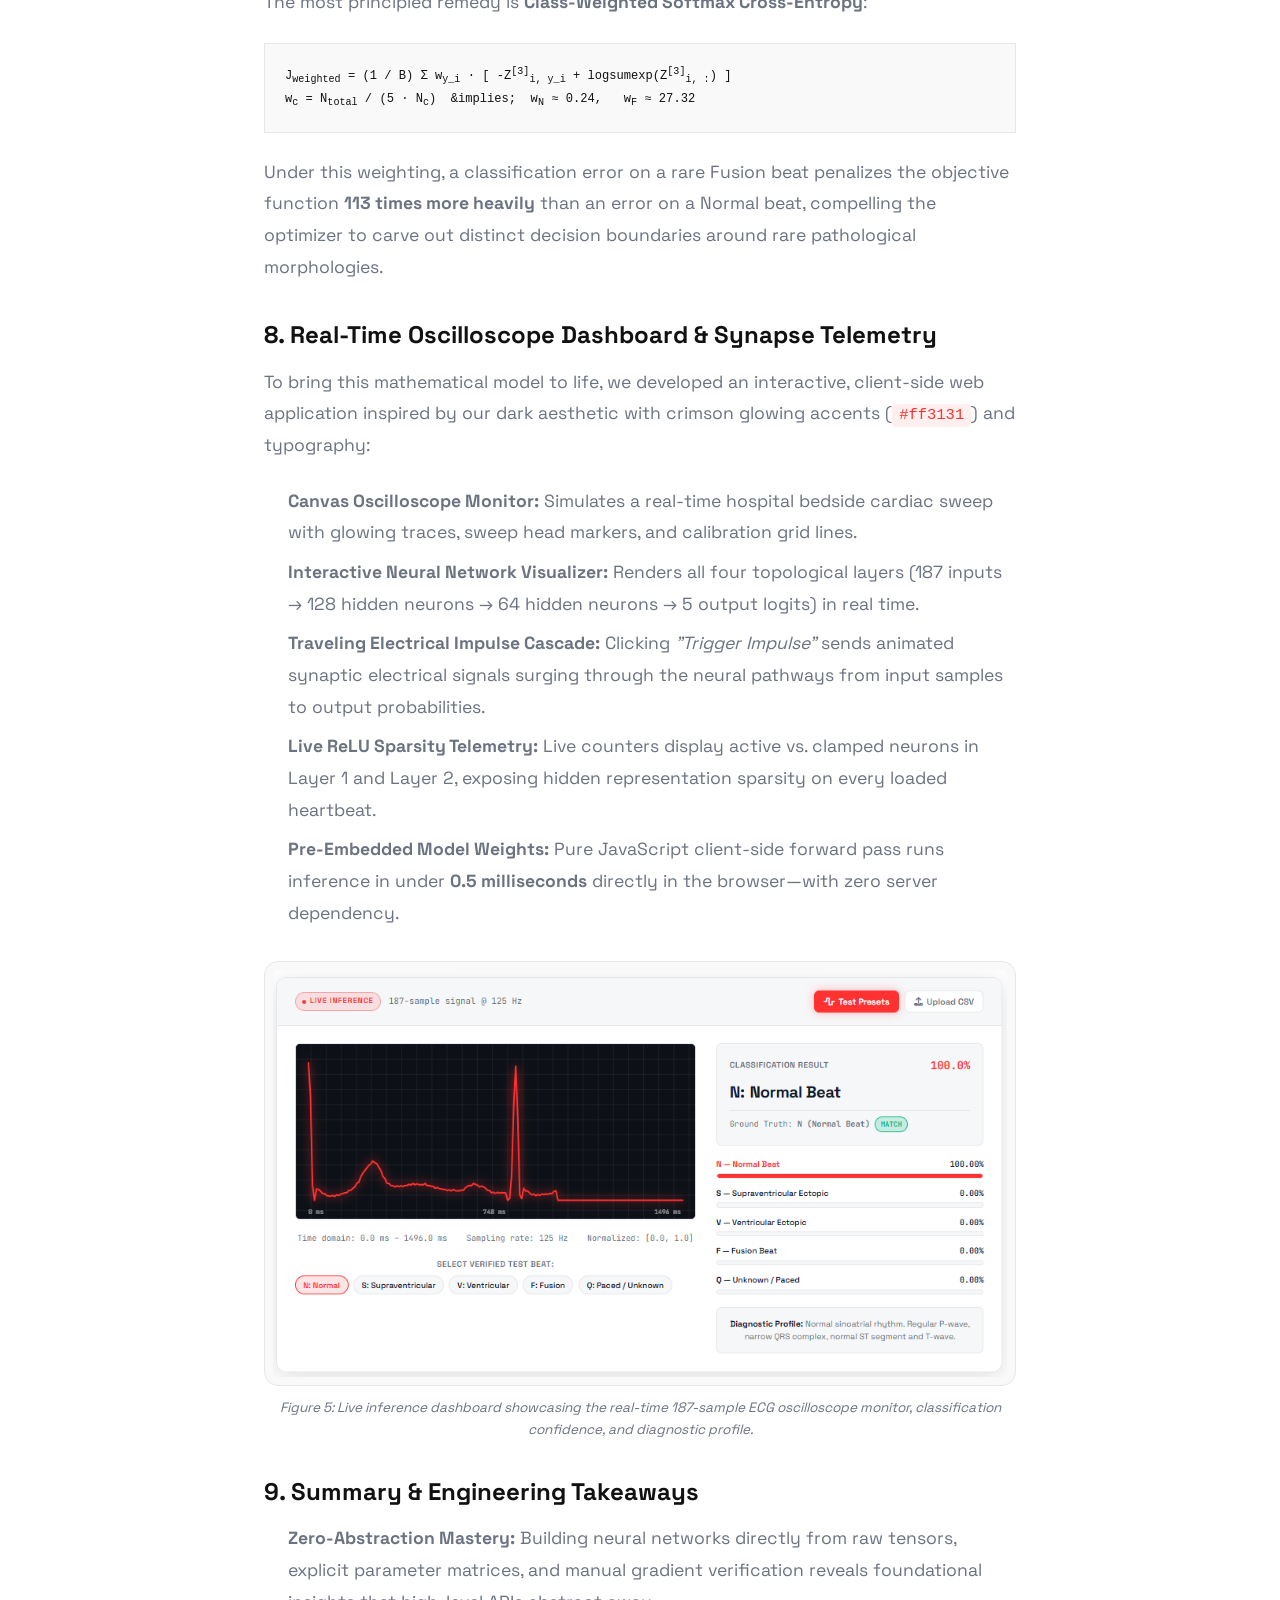
==== commit f4348833: "Add ECG Heartbeat Classification from Scratch blog post and card" ====
--- a/blog.html
+++ b/blog.html
@@ -241,6 +241,26 @@
         font-size: 0.88em;
         font-family: 'Courier New', monospace;
         word-break: break-word;
+      }
+
+      /* Preformatted code blocks */
+      .article-content pre {
+        background: var(--bg-card);
+        border: 1px solid var(--border);
+        border-radius: var(--radius-md);
+        padding: 1.25rem;
+        overflow-x: auto;
+        font-family: 'Courier New', monospace;
+        font-size: 0.86rem;
+        line-height: 1.6;
+        color: var(--fg);
+        margin: 1.5rem 0;
+      }
+      .article-content pre code {
+        background: transparent;
+        color: inherit;
+        padding: 0;
+        border-radius: 0;
       }
 
       /* Web UI screenshot image */
@@ -381,6 +401,401 @@
 ══════════════════════════════════════════════ -->
     <main class="blog-container">
 
+      <!-- ARTICLE: ECGNET HEARTBEAT CLASSIFICATION -->
+      <article class="blog-article" id="ecgnet-classification">
+        <div class="article-meta">
+          <span class="article-tag">Deep Learning &amp; Health</span>
+          <span><i class="fa-regular fa-calendar"></i> November 2026</span>
+          <span><i class="fa-regular fa-clock"></i> 14 min read</span>
+          <span><a href="https://github.com/F236108/ecgnet-heartbeat-classification-scratch" target="_blank" rel="noopener" style="color: var(--accent); font-weight: 600;"><i class="fa-brands fa-github"></i> GitHub Repo</a></span>
+        </div>
+        <h2 class="article-title">Classifying Heartbeats from ECG Signals: A Deep Neural Network Built &amp; Trained from Scratch in PyTorch</h2>
+        <div class="article-image-real">
+          <img src="Images/blog/ecgnet/frontend_screenshot.png" alt="ECGNet Real-Time Classification Dashboard and Neural Network Telemetry" loading="lazy" />
+        </div>
+        <div class="article-content">
+          <p>
+            <em>Evaluating cardiac arrhythmias from first principles with pure tensor math, hand-derived backpropagation gradients, custom numerical optimizers, and a critical look at why balanced accuracy matters over raw accuracy on imbalanced clinical datasets.</em>
+          </p>
+
+          <h3>1. Executive Summary &amp; The Clinical Challenge</h3>
+          <p>
+            The human heart is an autonomous, electromechanically synchronized pump. Every heartbeat is initiated by a wave of electrical depolarisation originating at the sinoatrial (SA) node, propagating sequentially through the atria, the atrioventricular (AV) node, the bundle of His, and the Purkinje network into the ventricles. An <strong>Electrocardiogram (ECG)</strong> records these microvolt-to-millivolt surface potentials across time, generating the signature <strong>P-QRS-T waveform</strong>:
+          </p>
+
+          <pre><code>       R (Ventricular Depolarisation)
+       /\
+      /  \
+ P   /    \       T (Ventricular Repolarisation)
+/\  /      \     /\
+--\/--------\---/--\------ Isoelectric Baseline
+  Q          S</code></pre>
+
+          <ul>
+            <li><strong>P Wave:</strong> Atrial depolarisation initiating atrial contraction.</li>
+            <li><strong>QRS Complex:</strong> Rapid ventricular depolarisation triggering powerful mechanical ventricular ejection.</li>
+            <li><strong>T Wave:</strong> Ventricular repolarisation restoring resting electrical equilibrium.</li>
+          </ul>
+
+          <p>
+            When structural myocardial disease, localized ischemia, or ectopic pacemaker foci disrupt this electrical circuit, the heart enters an <strong>arrhythmia</strong>. Premature Ventricular Contractions (PVCs) can trigger catastrophic ventricular tachycardia or fatal ventricular fibrillation within seconds. Continuous automated detection in intensive care units (ICUs) and wearable holter monitors is life-critical.
+          </p>
+
+          <p>
+            In this project, we formulate and address a foundational engineering question:
+          </p>
+
+          <blockquote>
+            "How well does a small neural network recognise each distinct type of heartbeat, and is overall accuracy the right number to trust when healthy beats heavily dominate clinical datasets?"
+          </blockquote>
+
+          <p>
+            To answer this rigorously, we design, derive, train, and validate a 3-layer deep neural network (<strong>ECGNet</strong>) completely from scratch in PyTorch—enforcing a strict zero-abstraction constraint (no <code>nn.Linear</code>, no <code>nn.Sequential</code>, no <code>nn.ReLU</code>, no <code>torch.optim</code>, and no high-level loss functions).
+          </p>
+
+          <p><strong>The Core Dilemma: Raw Accuracy vs. Balanced Accuracy</strong></p>
+          <p>
+            In our holdout test set of <strong>21,892 real patient heartbeats</strong> from the MIT-BIH Arrhythmia Database, <strong>18,118 beats (82.76%) are Normal</strong>, while life-threatening Ventricular Ectopic beats make up only 6.61%, and Fusion beats account for just 0.74%.
+          </p>
+          <p>
+            Consider a trivial "Always-Normal" baseline classifier that unconditionally predicts Class N for every incoming signal without performing any computation:
+          </p>
+
+          <pre><code>Accuracy(Always-N Baseline) = 18,118 / 21,892 = 82.76%</code></pre>
+
+          <p>
+            On paper, 82.76% appears respectable. In an ICU setting, however, this baseline monitor would <strong>miss 100% of ventricular ectopic arrhythmias and 100% of supraventricular contractions</strong>, leading to fatal clinical consequences. To evaluate real clinical discrimination, we compute both <strong>Overall Accuracy</strong> and <strong>Balanced Accuracy</strong> (the unweighted mean of per-class sensitivities):
+          </p>
+
+          <pre><code>Accuracy = (1 / m) &Sigma; 1[y_hat == y]
+Balanced Accuracy = (1 / 5) &Sigma; [ Accuracy(c) ]  for c &isin; {N, S, V, F, Q}</code></pre>
+
+          <p>
+            Our from-scratch network achieves <strong>97.82% overall test accuracy</strong> and <strong>83.65% balanced accuracy</strong>, delivering robust true positive sensitivity across rare pathological beats.
+          </p>
+
+          <h3>2. Dataset, Splitting Protocol &amp; Morphological Anatomy</h3>
+          <p>
+            We utilized the standard MIT-BIH Arrhythmia benchmark dataset curated by Shayan Fazeli on Kaggle. Each heartbeat is segmented around the R-peak, resampled to <code>f<sub>s</sub> = 125 Hz</code>, zero-padded to a uniform vector length of <strong>187 temporal voltage samples</strong> (&sim;1.5 seconds), and normalized between <code>0.0</code> and <code>1.0</code>.
+          </p>
+
+          <figure class="blog-figure">
+            <img src="Images/blog/ecgnet/example_beats.png" alt="Morphological Comparison Across 5 Heartbeat Classes" loading="lazy" />
+            <figcaption>Figure 1: Morphological signatures across the five AAMI heartbeat categories (187 voltage samples at 125 Hz).</figcaption>
+          </figure>
+
+          <p><strong>Morphological Waveform Anatomy:</strong></p>
+          <ul>
+            <li><strong>Class N (Normal Beat):</strong> Sharp, narrow QRS complex preceded by a well-defined P wave and followed by an isoelectric ST segment and positive T wave.</li>
+            <li><strong>Class S (Supraventricular Ectopic):</strong> Originates above the ventricles (atria or AV node). Because depolarisation travels through the normal His-Purkinje system, its QRS duration is almost normal; distinguishing S from N hinges on premature timing and subtle P-wave distortions.</li>
+            <li><strong>Class V (Ventricular Ectopic / PVC):</strong> Originates directly in ventricular myocardium. Conduction crawls through slow muscle-to-muscle pathways, creating a wide, bizarre, high-amplitude, often biphasic QRS complex with discordant T waves.</li>
+            <li><strong>Class F (Fusion Beat):</strong> Simultaneous ventricular depolarisation from both the normal supraventricular pathway and an ectopic ventricular pacemaker, yielding an intermediate hybrid waveform.</li>
+            <li><strong>Class Q (Unknown / Paced Beat):</strong> Characterized by sharp, high-frequency artificial pacemaker spikes followed by delayed, wide ventricular depolarisation.</li>
+          </ul>
+
+          <p><strong>Strict Deterministic Splitting Protocol:</strong></p>
+          <p>
+            The training file of 87,554 rows was partitioned into <strong>90% Training (78,799 rows)</strong> and <strong>10% Validation (8,755 rows)</strong> using a fixed pseudorandom seed (<code>np.random.default_rng(42)</code>). The independent test dataset (<strong>21,892 rows</strong>) remained completely sealed throughout model architecture selection, hyperparameter sweeps, and epoch tuning.
+          </p>
+
+          <div class="article-table-wrap">
+            <table>
+              <thead>
+                <tr>
+                  <th>Dataset Partition / Class</th>
+                  <th>Training (90%)</th>
+                  <th>Validation (10%)</th>
+                  <th>Holdout Test Set</th>
+                  <th>Clinical Description</th>
+                </tr>
+              </thead>
+              <tbody>
+                <tr><td><strong>N – Normal</strong></td><td>65,224 (82.77%)</td><td>7,247 (82.78%)</td><td>18,118 (82.76%)</td><td>Healthy sinus rhythm, bundle branch blocks</td></tr>
+                <tr><td><strong>S – Supraventricular</strong></td><td>2,001 (2.54%)</td><td>222 (2.54%)</td><td>556 (2.54%)</td><td>Atrial or junctional premature contractions</td></tr>
+                <tr><td><strong>V – Ventricular Ectopic</strong></td><td>5,209 (6.61%)</td><td>579 (6.61%)</td><td>1,448 (6.61%)</td><td>Premature ventricular contractions (PVCs)</td></tr>
+                <tr><td><strong>F – Fusion</strong></td><td>577 (0.73%)</td><td>64 (0.73%)</td><td>162 (0.74%)</td><td>Hybrid sinus &amp; ventricular activation</td></tr>
+                <tr><td><strong>Q – Paced / Unknown</strong></td><td>5,788 (7.35%)</td><td>643 (7.34%)</td><td>1,608 (7.35%)</td><td>Pacemaker spikes, unclassifiable beats</td></tr>
+                <tr><td><strong>Total Rows</strong></td><td><strong>78,799</strong></td><td><strong>8,755</strong></td><td><strong>21,892</strong></td><td><strong>109,446 Total Heartbeats</strong></td></tr>
+              </tbody>
+            </table>
+          </div>
+
+          <h3>3. Network Topology &amp; Parameter Count Derivation</h3>
+          <p>
+            To examine deep learning mechanics without framework shielding, our architecture (<code>ECGNet</code>) relies exclusively on raw 2D tensor weight matrices and 1D bias vectors registered as <code>nn.Parameter</code>.
+          </p>
+
+          <p><strong>Layer Dimensions &amp; Mathematical Forward Pass:</strong></p>
+          <ul>
+            <li><strong>Input Dimension (n<sup>[0]</sup>):</strong> 187 temporal voltage points.</li>
+            <li><strong>Hidden Layer 1 (n<sup>[1]</sup>):</strong> 128 units, activated by custom clamped ReLU:
+              <code>A<sup>[1]</sup> = clamp(X W<sup>[1]T</sup> + 1<sub>B</sub> b<sup>[1]T</sup>, min=0)</code>
+            </li>
+            <li><strong>Hidden Layer 2 (n<sup>[2]</sup>):</strong> 64 units, activated by custom clamped ReLU:
+              <code>A<sup>[2]</sup> = clamp(A<sup>[1]</sup> W<sup>[2]T</sup> + 1<sub>B</sub> b<sup>[2]T</sup>, min=0)</code>
+            </li>
+            <li><strong>Output Layer (n<sup>[3]</sup>):</strong> 5 linear logits corresponding to classes {N, S, V, F, Q}:
+              <code>Z<sup>[3]</sup> = A<sup>[2]</sup> W<sup>[3]T</sup> + 1<sub>B</sub> b<sup>[3]T</sup></code>
+            </li>
+          </ul>
+
+          <p><strong>Exact Analytical Parameter Derivation:</strong></p>
+          <div class="article-table-wrap">
+            <table>
+              <thead>
+                <tr>
+                  <th>Layer</th>
+                  <th>Weight Matrix Shape</th>
+                  <th>Bias Shape</th>
+                  <th>Weight Count</th>
+                  <th>Bias Count</th>
+                  <th>Total Layer Parameters</th>
+                </tr>
+              </thead>
+              <tbody>
+                <tr><td><strong>Hidden Layer 1</strong></td><td>128 &times; 187</td><td>128</td><td>128 &times; 187 = 23,936</td><td>128</td><td><strong>24,064</strong></td></tr>
+                <tr><td><strong>Hidden Layer 2</strong></td><td>64 &times; 128</td><td>64</td><td>64 &times; 128 = 8,192</td><td>64</td><td><strong>8,256</strong></td></tr>
+                <tr><td><strong>Output Layer 3</strong></td><td>5 &times; 64</td><td>5</td><td>5 &times; 64 = 320</td><td>5</td><td><strong>325</strong></td></tr>
+                <tr><td><strong>Total Trainable</strong></td><td>—</td><td>—</td><td><strong>32,448 Weights</strong></td><td><strong>197 Biases</strong></td><td><strong>32,645 Parameters</strong></td></tr>
+              </tbody>
+            </table>
+          </div>
+
+          <p><strong>He (Kaiming) Normal Weight Initialization:</strong></p>
+          <p>
+            All weight matrices are initialized from a zero-mean Gaussian distribution with standard deviation scaled by the input fan-in:
+          </p>
+          <pre><code>W<sup>[&ell;]</sup><sub>ij</sub> ~ N(0, &sigma; = sqrt(2 / n<sup>[&ell;-1]</sup>)),    b<sup>[&ell;]</sup> = 0</code></pre>
+          <p>
+            <em>Why is this mathematically essential?</em>
+          </p>
+          <ul>
+            <li><strong>Symmetry Breaking:</strong> Initializing weights to zero causes every hidden unit to compute identical activations (<code>z = 0</code>) and receive identical backpropagated gradients. The hidden layer acts as a single scalar neuron, permanently bottlenecking representational capacity.</li>
+            <li><strong>Variance Preservation under ReLU:</strong> Standard Xavier initialization (<code>&sigma;<sup>2</sup> = 1/n<sub>in</sub></code>) assumes linear activations. ReLU zeroes out all negative activations (&sim;50% of incoming signals), cutting activation variance in half. He initialization doubles the variance (<code>&sigma;<sup>2</sup> = 2/n<sub>in</sub></code>), ensuring constant signal power and preventing gradient decay across feedforward layers.</li>
+          </ul>
+
+          <h3>4. Numerically Stable Loss &amp; Analytical Gradient Verification</h3>
+          <p>
+            For a mini-batch matrix of logits <code>Z &isin; &reals;<sup>B &times; 5</sup></code> and ground-truth targets <code>y &isin; {0, &hellip;, 4}<sup>B</sup></code>, naive evaluation of cross-entropy via <code>exp(z)</code> can cause arithmetic overflow in 32-bit floating point when <code>z &gt; 88</code>. We implemented numerically stable softmax cross-entropy using the <strong>LogSumExp trick</strong>:
+          </p>
+
+          <pre><code>log &Sigma; exp(z_j) = c + log &Sigma; exp(z_j - c),    where c = max_j(z_j)
+J = (1 / B) &Sigma; [ -Z<sup>[3]</sup><sub>i, y_i</sub> + logsumexp(Z<sup>[3]</sup><sub>i, :</sub>) ]</code></pre>
+
+          <p>
+            <strong>Initial Loss Theoretical Sanity Check:</strong> At step 0 with random Gaussian weights and zero biases, each of the 5 classes is approximately equiprobable (<code>P &approx; 0.20</code>):
+          </p>
+          <pre><code>E[J<sub>init</sub>] &approx; -ln(1 / 5) = ln(5) &approx; 1.609438</code></pre>
+          <p>
+            Our measured empirical initial loss before training was <strong>1.741343</strong>, providing immediate mathematical confirmation of correct loss scaling.
+          </p>
+
+          <p><strong>Analytical Backpropagation Gradient Verification:</strong></p>
+          <p>
+            To verify PyTorch's automatic differentiation engine and prove our forward implementation, we derived the Layer 3 analytical gradients by hand using vector calculus:
+          </p>
+          <pre><code>dJ / dZ<sup>[3]</sup> = (1 / B) (Y_hat - Y)
+dJ / dW<sup>[3]</sup> = (1 / B) (Y_hat - Y)<sup>T</sup> A<sup>[2]</sup>
+dJ / db<sup>[3]</sup> = (1 / B) &Sigma; (y_hat<sup>(i)</sup> - y<sup>(i)</sup>)</code></pre>
+
+          <div class="article-table-wrap">
+            <table>
+              <thead>
+                <tr>
+                  <th>Parameter</th>
+                  <th>Maximum Absolute Difference |Grad<sub>hand</sub> - Grad<sub>autograd</sub>|</th>
+                  <th>Tolerance Threshold</th>
+                  <th>Verification Status</th>
+                </tr>
+              </thead>
+              <tbody>
+                <tr><td><strong>Weight Matrix W<sup>[3]</sup></strong></td><td><strong>2.98 &times; 10<sup>-8</sup></strong></td><td>&lt; 1.0 &times; 10<sup>-5</sup></td><td><strong style="color: #4ade80;">PASSED (8 Decimal Precision)</strong></td></tr>
+                <tr><td><strong>Bias Vector b<sup>[3]</sup></strong></td><td><strong>5.96 &times; 10<sup>-8</sup></strong></td><td>&lt; 1.0 &times; 10<sup>-5</sup></td><td><strong style="color: #4ade80;">PASSED (8 Decimal Precision)</strong></td></tr>
+              </tbody>
+            </table>
+          </div>
+
+          <h3>5. Custom Optimizer &amp; Learning Rate Dynamics</h3>
+          <p>
+            Rather than relying on <code>torch.optim.SGD</code>, we engineered a custom parameter update engine featuring <strong>Polyak Momentum (&beta; = 0.9)</strong> and <strong>L<sub>2</sub> Weight Decay (&lambda; = 10<sup>-4</sup>)</strong>:
+          </p>
+
+          <pre><code># Gradient computation with weight decay (weights only)
+g_P = dJ / dP + &lambda; &middot; P   (if P is weight)
+g_P = dJ / dP             (if P is bias)
+
+# Momentum velocity state accumulation
+v_P := &beta; &middot; v_P + (1 - &beta;) &middot; g_P
+
+# Parameter step
+P := P - &alpha; &middot; v_P</code></pre>
+
+          <p><strong>Learning Rate Sweep (&alpha; &isin; {0.01, 0.1, 0.5}):</strong></p>
+          <p>
+            We evaluated three learning rate candidates over 30 epochs with batch size <code>B = 128</code> and full dataset epoch-level reshuffling:
+          </p>
+
+          <figure class="blog-figure">
+            <img src="Images/blog/ecgnet/lr_comparison.png" alt="Validation Loss vs Epoch for Learning Rate Sweep" loading="lazy" />
+            <figcaption>Figure 2: Validation loss trajectories across 30 training epochs for learning rates &alpha; &isin; {0.01, 0.1, 0.5}.</figcaption>
+          </figure>
+
+          <div class="article-table-wrap">
+            <table>
+              <thead>
+                <tr>
+                  <th>Learning Rate (&alpha;)</th>
+                  <th>Lowest Validation Loss</th>
+                  <th>Validation Accuracy at Best Epoch</th>
+                  <th>Best Epoch</th>
+                  <th>Optimization Dynamic</th>
+                </tr>
+              </thead>
+              <tbody>
+                <tr><td>&alpha; = 0.01</td><td>0.161820</td><td>95.79%</td><td>Epoch 30</td><td>Sluggish; under-steps gradient ravines</td></tr>
+                <tr><td>&alpha; = 0.10</td><td>0.086183</td><td>97.64%</td><td>Epoch 30</td><td>Smooth, consistent downward trajectory</td></tr>
+                <tr><td><strong>&alpha; = 0.50</strong></td><td><strong>0.072164</strong></td><td><strong>97.93%</strong></td><td><strong>Epoch 23</strong></td><td><strong>Fastest convergence; selected optimal model</strong></td></tr>
+              </tbody>
+            </table>
+          </div>
+
+          <figure class="blog-figure">
+            <img src="Images/blog/ecgnet/training_curves.png" alt="Training and Validation Loss and Accuracy Curves" loading="lazy" />
+            <figcaption>Figure 3: Training and validation loss (left) and classification accuracy (right) across 30 epochs for the chosen model (&alpha; = 0.50).</figcaption>
+          </figure>
+
+          <p>
+            The selected model achieved <strong>98.16% training accuracy</strong> (loss <code>0.060877</code>) and <strong>97.93% validation accuracy</strong> (loss <code>0.072164</code>) at Epoch 23. Complete training on 78,799 samples across 30 epochs required only <strong>43.9 seconds on standard CPU hardware</strong>.
+          </p>
+
+          <h3>6. Independent Test Set Evaluation &amp; Confusion Matrix</h3>
+          <p>
+            The optimal checkpoint was evaluated once on the unseen test set of <strong>21,892 heartbeats</strong>:
+          </p>
+
+          <div class="article-table-wrap">
+            <table>
+              <thead>
+                <tr>
+                  <th>Class Code</th>
+                  <th>Arrhythmia Category</th>
+                  <th>Test Samples</th>
+                  <th>Correct Predictions</th>
+                  <th>Per-Class Accuracy (Sensitivity)</th>
+                </tr>
+              </thead>
+              <tbody>
+                <tr><td><strong>N</strong></td><td>Normal Beat</td><td>18,118</td><td>18,045</td><td><strong>99.60%</strong></td></tr>
+                <tr><td><strong>S</strong></td><td>Supraventricular Ectopic</td><td>556</td><td>369</td><td><strong>66.37%</strong></td></tr>
+                <tr><td><strong>V</strong></td><td>Ventricular Ectopic (PVC)</td><td>1,448</td><td>1,323</td><td><strong>91.37%</strong></td></tr>
+                <tr><td><strong>F</strong></td><td>Fusion Beat</td><td>162</td><td>102</td><td><strong>62.96%</strong></td></tr>
+                <tr><td><strong>Q</strong></td><td>Unknown / Paced Beat</td><td>1,608</td><td>1,575</td><td><strong>97.95%</strong></td></tr>
+                <tr><td><strong>Overall</strong></td><td><strong>All Classes Combined</strong></td><td><strong>21,892</strong></td><td><strong>21,414</strong></td><td><strong>97.82%</strong></td></tr>
+                <tr><td><strong>Balanced</strong></td><td><strong>Unweighted Class Mean</strong></td><td>—</td><td>—</td><td><strong>83.65%</strong></td></tr>
+                <tr><td><strong>Baseline</strong></td><td><strong>Always-Normal Dummy Model</strong></td><td>21,892</td><td>18,118</td><td><strong>82.76%</strong></td></tr>
+              </tbody>
+            </table>
+          </div>
+
+          <figure class="blog-figure">
+            <img src="Images/blog/ecgnet/confusion_matrix.png" alt="5x5 Confusion Matrix Heatmap on Test Set" loading="lazy" />
+            <figcaption>Figure 4: 5&times;5 test set confusion matrix heatmap across 21,892 unseen patient heartbeats.</figcaption>
+          </figure>
+
+          <p><strong>Full 5&times;5 Test Confusion Matrix Breakdown:</strong></p>
+          <div class="article-table-wrap">
+            <table>
+              <thead>
+                <tr>
+                  <th>True \ Predicted</th>
+                  <th>Pred N</th>
+                  <th>Pred S</th>
+                  <th>Pred V</th>
+                  <th>Pred F</th>
+                  <th>Pred Q</th>
+                  <th>Total True</th>
+                </tr>
+              </thead>
+              <tbody>
+                <tr><td><strong>True N (Normal)</strong></td><td><strong>18,045</strong></td><td>21</td><td>18</td><td>11</td><td>23</td><td>18,118</td></tr>
+                <tr><td><strong>True S (Supraventricular)</strong></td><td>181</td><td><strong>369</strong></td><td>4</td><td>0</td><td>2</td><td>556</td></tr>
+                <tr><td><strong>True V (Ventricular)</strong></td><td>100</td><td>4</td><td><strong>1,323</strong></td><td>15</td><td>6</td><td>1,448</td></tr>
+                <tr><td><strong>True F (Fusion)</strong></td><td>39</td><td>0</td><td>21</td><td><strong>102</strong></td><td>0</td><td>162</td></tr>
+                <tr><td><strong>True Q (Paced/Unknown)</strong></td><td>27</td><td>1</td><td>5</td><td>0</td><td><strong>1,575</strong></td><td>1,608</td></tr>
+                <tr><td><strong>Total Predicted</strong></td><td>18,392</td><td>395</td><td>1,371</td><td>128</td><td>1,606</td><td><strong>21,892</strong></td></tr>
+              </tbody>
+            </table>
+          </div>
+
+          <p><strong>Clinical Misclassification Analysis: Why are S and F Challenging?</strong></p>
+          <ul>
+            <li><strong>Class S (66.37% Sensitivity):</strong> 181 out of 556 Supraventricular beats were misclassified as Normal (N). Because supraventricular premature depolarisations enter the ventricles through the intact AV node and bundle branches, the resulting ventricular depolarisation wave produces a narrow, normal-looking QRS complex. Distinguishing S from N relies predominantly on detecting subtle shifts in P-wave timing and amplitude.</li>
+            <li><strong>Class F (62.96% Sensitivity):</strong> 39 out of 162 Fusion beats were misclassified as Normal, and 21 as Ventricular. By definition, a fusion beat is a physical hybrid produced when both normal sinus activation and an ectopic ventricular pacemaker activate cardiac tissue concurrently.</li>
+            <li><strong>Bayesian Prior Bias:</strong> In the training data, Class N outnumbers Class F by <strong>113 to 1</strong> (65,224 vs 577). On morphologically borderline beats, the network's learned prior naturally favors predicting Class N unless feature evidence is overwhelming.</li>
+          </ul>
+
+          <h3>7. Deep Inquiries: Optimization &amp; Regularization Dynamics</h3>
+
+          <p><strong>7.1 What does momentum do when consecutive gradients point in opposite directions?</strong></p>
+          <p>
+            The velocity update <code>v := &beta; v + (1 - &beta;) g</code> acts as an exponential low-pass filter. When consecutive mini-batch gradients point in opposing directions (common along steep ravines or canyon walls in the loss surface), the opposing terms cancel out (<code>g<sub>t</sub> &approx; -g<sub>t-1</sub> &implies; v &approx; 0</code>). This drastically damps high-frequency transverse oscillations while reinforcing persistent gradient directions, stabilizing the optimizer.
+          </p>
+
+          <p><strong>7.2 What does weight decay do to a weight that receives zero gradient?</strong></p>
+          <p>
+            If a feature is completely uninformative or dormant such that <code>&part;J / &part;W = 0</code>, the effective gradient reduces purely to the regularisation term: <code>g = &lambda; W</code>. Over successive parameter updates:
+          </p>
+          <pre><code>W := W - &alpha; &middot; (1 - &beta;) &middot; &lambda; W = W &middot; [ 1 - &alpha; &middot; (1 - &beta;) &middot; &lambda; ]</code></pre>
+          <p>
+            Because the multiplier is strictly less than 1, the weight decays exponentially toward zero with every mini-batch step. This prunes unneeded synapses, suppresses co-adaptation, and prevents overfitting.
+          </p>
+
+          <p><strong>7.3 How can we improve sensitivity on rare arrhythmias like Fusion (F)?</strong></p>
+          <p>
+            The most principled remedy is <strong>Class-Weighted Softmax Cross-Entropy</strong>:
+          </p>
+          <pre><code>J<sub>weighted</sub> = (1 / B) &Sigma; w<sub>y_i</sub> &middot; [ -Z<sup>[3]</sup><sub>i, y_i</sub> + logsumexp(Z<sup>[3]</sup><sub>i, :</sub>) ]
+w<sub>c</sub> = N<sub>total</sub> / (5 &middot; N<sub>c</sub>)  &implies;  w<sub>N</sub> &approx; 0.24,   w<sub>F</sub> &approx; 27.32</code></pre>
+          <p>
+            Under this weighting, a classification error on a rare Fusion beat penalizes the objective function <strong>113 times more heavily</strong> than an error on a Normal beat, compelling the optimizer to carve out distinct decision boundaries around rare pathological morphologies.
+          </p>
+
+          <h3>8. Real-Time Oscilloscope Dashboard &amp; Synapse Telemetry</h3>
+          <p>
+            To bring this mathematical model to life, we developed an interactive, client-side web application inspired by our dark aesthetic with crimson glowing accents (<code>#ff3131</code>) and typography:
+          </p>
+
+          <ul>
+            <li><strong>Canvas Oscilloscope Monitor:</strong> Simulates a real-time hospital bedside cardiac sweep with glowing traces, sweep head markers, and calibration grid lines.</li>
+            <li><strong>Interactive Neural Network Visualizer:</strong> Renders all four topological layers (187 inputs &rarr; 128 hidden neurons &rarr; 64 hidden neurons &rarr; 5 output logits) in real time.</li>
+            <li><strong>Traveling Electrical Impulse Cascade:</strong> Clicking <em>"Trigger Impulse"</em> sends animated synaptic electrical signals surging through the neural pathways from input samples to output probabilities.</li>
+            <li><strong>Live ReLU Sparsity Telemetry:</strong> Live counters display active vs. clamped neurons in Layer 1 and Layer 2, exposing hidden representation sparsity on every loaded heartbeat.</li>
+            <li><strong>Pre-Embedded Model Weights:</strong> Pure JavaScript client-side forward pass runs inference in under <strong>0.5 milliseconds</strong> directly in the browser—with zero server dependency.</li>
+          </ul>
+
+          <figure class="blog-figure">
+            <img src="Images/blog/ecgnet/card_preview.png" alt="ECG Live Inference and Waveform Oscilloscope Interface" loading="lazy" />
+            <figcaption>Figure 5: Live inference dashboard showcasing the real-time 187-sample ECG oscilloscope monitor, classification confidence, and diagnostic profile.</figcaption>
+          </figure>
+
+          <h3>9. Summary &amp; Engineering Takeaways</h3>
+          <ul>
+            <li><strong>Zero-Abstraction Mastery:</strong> Building neural networks directly from raw tensors, explicit parameter matrices, and manual gradient verification reveals foundational insights that high-level APIs abstract away.</li>
+            <li><strong>Metric Integrity:</strong> In clinical biomedical ML, raw overall accuracy can be deceptively reassuring. Balanced accuracy (83.65% vs 97.82%) and confusion matrices are indispensable for evaluating real patient risk.</li>
+            <li><strong>Symmetry &amp; Signal Power:</strong> He normal initialization (<code>sqrt(2 / n<sub>in</sub>)</code>) is mathematically required for ReLU networks to counterbalance half-wave variance loss.</li>
+            <li><strong>Compact Efficiency:</strong> With only 32,645 parameters, a well-conditioned MLP achieves 97.82% accuracy on complex biological signals and trains in under 45 seconds on commodity CPU.</li>
+          </ul>
+
+          <div style="margin-top: 2.5rem; padding: 1.5rem; background: var(--bg-card); border: 1px solid var(--border); border-radius: var(--radius-lg); text-align: center;">
+            <h4 style="margin-bottom: 0.75rem; color: var(--fg); font-size: 1.2rem;">Explore the Complete Source Code &amp; Interactive App</h4>
+            <p style="margin-bottom: 1.25rem; color: var(--fg-muted);">Full PyTorch source code, gradient check routines, learning rate sweep scripts, interactive standalone Canvas web app, and Streamlit deployment are available on GitHub.</p>
+            <a href="https://github.com/F236108/ecgnet-heartbeat-classification-scratch" target="_blank" rel="noopener" class="btn-primary" style="display: inline-flex; align-items: center; gap: 0.5rem; padding: 0.65rem 1.4rem; text-decoration: none;">
+              <i class="fa-brands fa-github"></i> View GitHub Repository
+            </a>
+          </div>
+        </div>
+      </article>
+
       <!-- ARTICLE: THREE-PHASE TRANSMISSION LINE FAULT DETECTION -->
       <article class="blog-article" id="fault-detection">
         <div class="article-meta">
@@ -913,14 +1328,13 @@
             <li><strong>Closed-Form Normal Equation is Superior for Small m:</strong> For m ≈ 800 rows, the analytical Normal Equation achieves exact global minimum weights instantaneously without hyperparameter tuning.</li>
           </ul>
         </div>
-                <div style="margin-top: 2.5rem; padding: 1.5rem; background: var(--bg-card); border: 1px solid var(--border); border-radius: var(--radius-lg); text-align: center;">
+        <div style="margin-top: 2.5rem; padding: 1.5rem; background: var(--bg-card); border: 1px solid var(--border); border-radius: var(--radius-lg); text-align: center;">
             <h4 style="margin-bottom: 0.75rem; color: var(--fg); font-size: 1.2rem;">Explore the Complete Source Code</h4>
             <p style="margin-bottom: 1.25rem; color: var(--fg-muted);">Full Python source code, NumPy implementations, EDA notebooks, Streamlit app, and pretrained models are available on GitHub.</p>
             <a href="https://github.com/F236108/SolarPanel-Power-Prediction" target="_blank" rel="noopener" class="btn-primary" style="display: inline-flex; align-items: center; gap: 0.5rem; padding: 0.65rem 1.4rem; text-decoration: none;">
               <i class="fa-brands fa-github"></i> View GitHub Repository
             </a>
           </div>
-
       </article>
 
       <!-- ARTICLE 1 -->
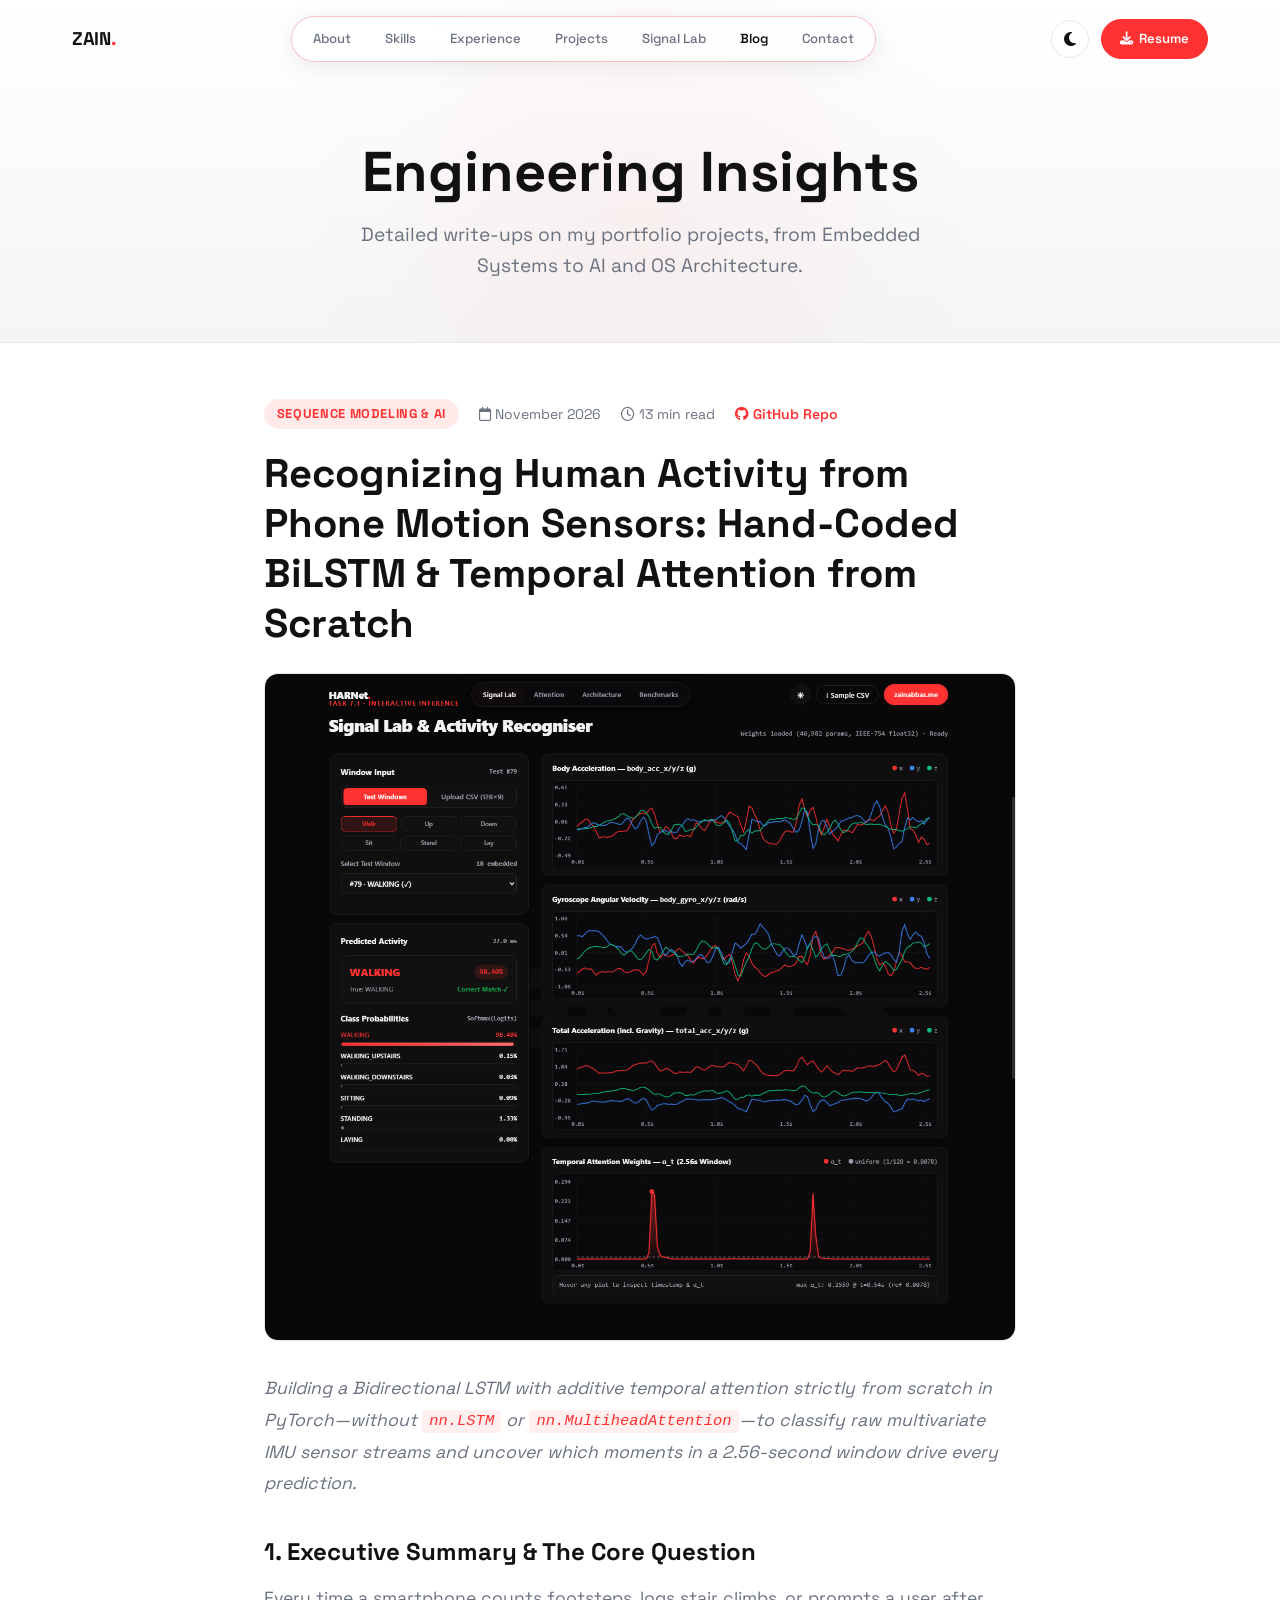
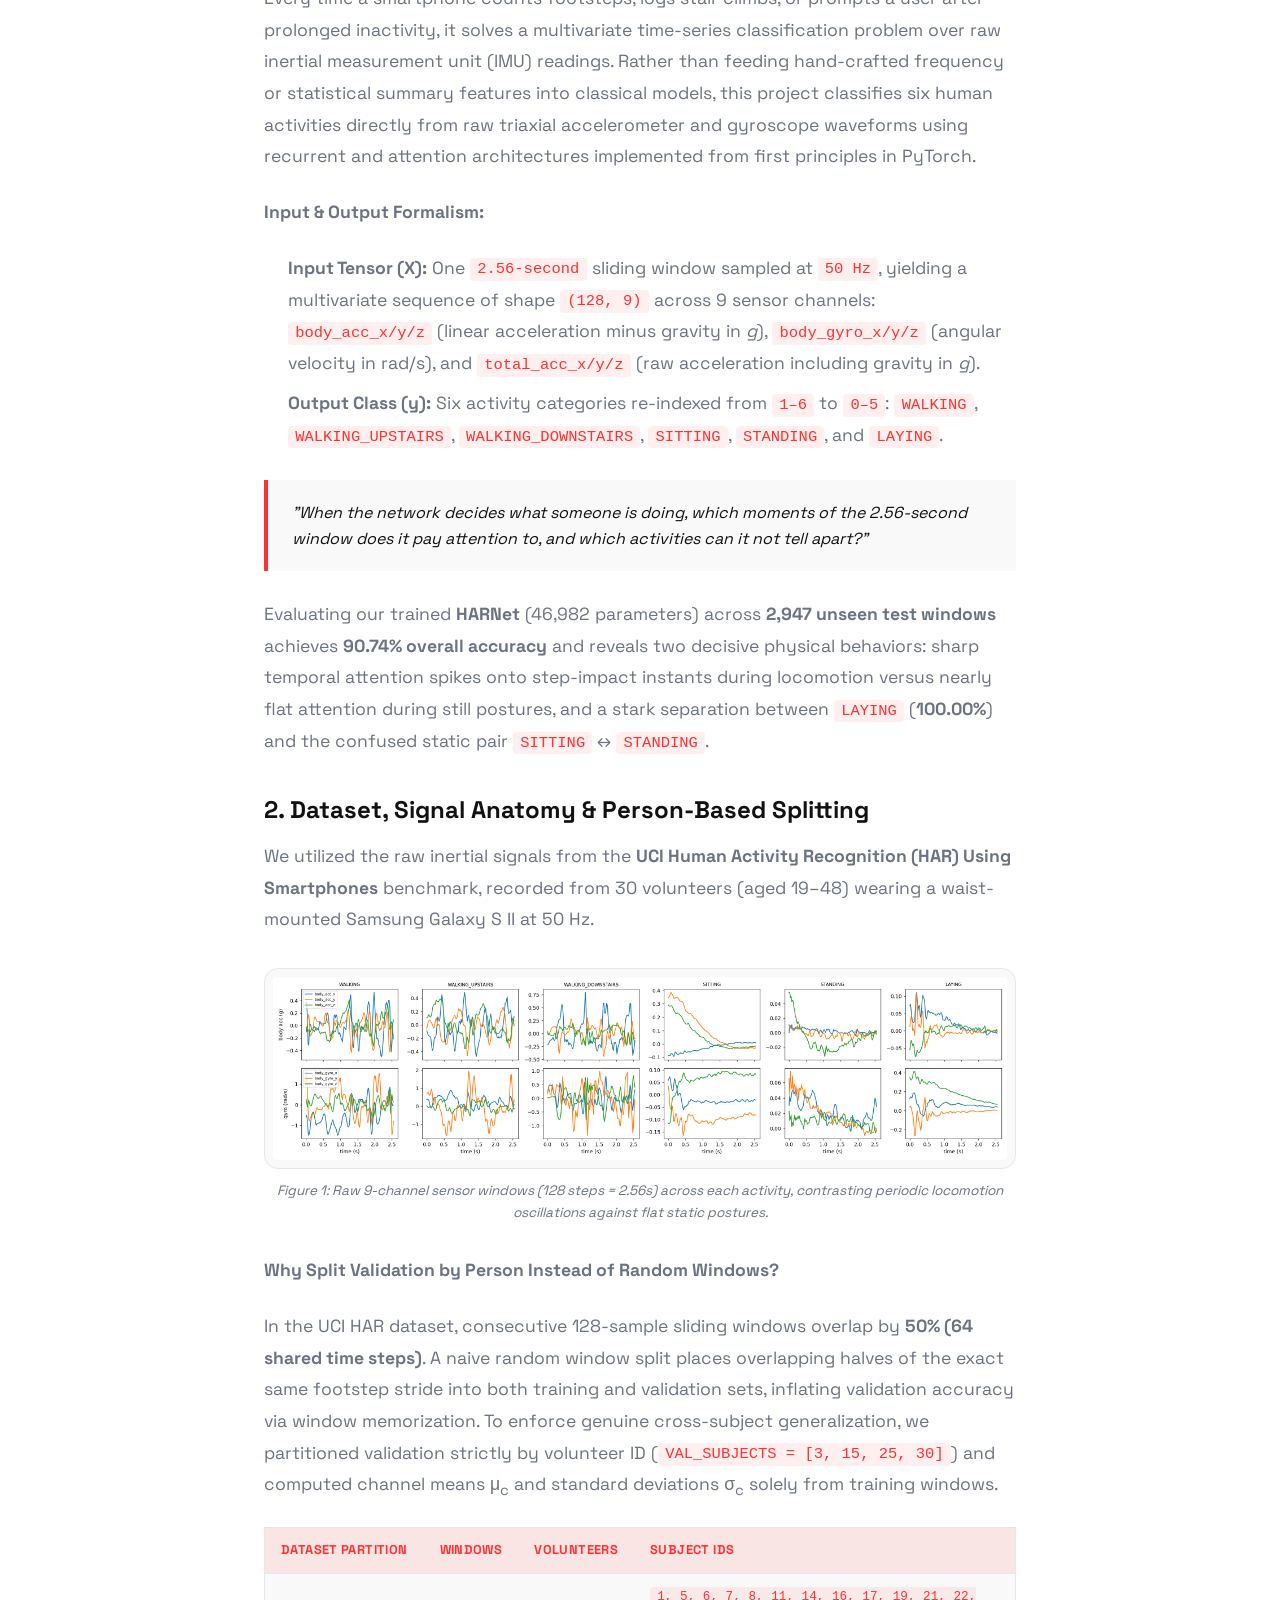
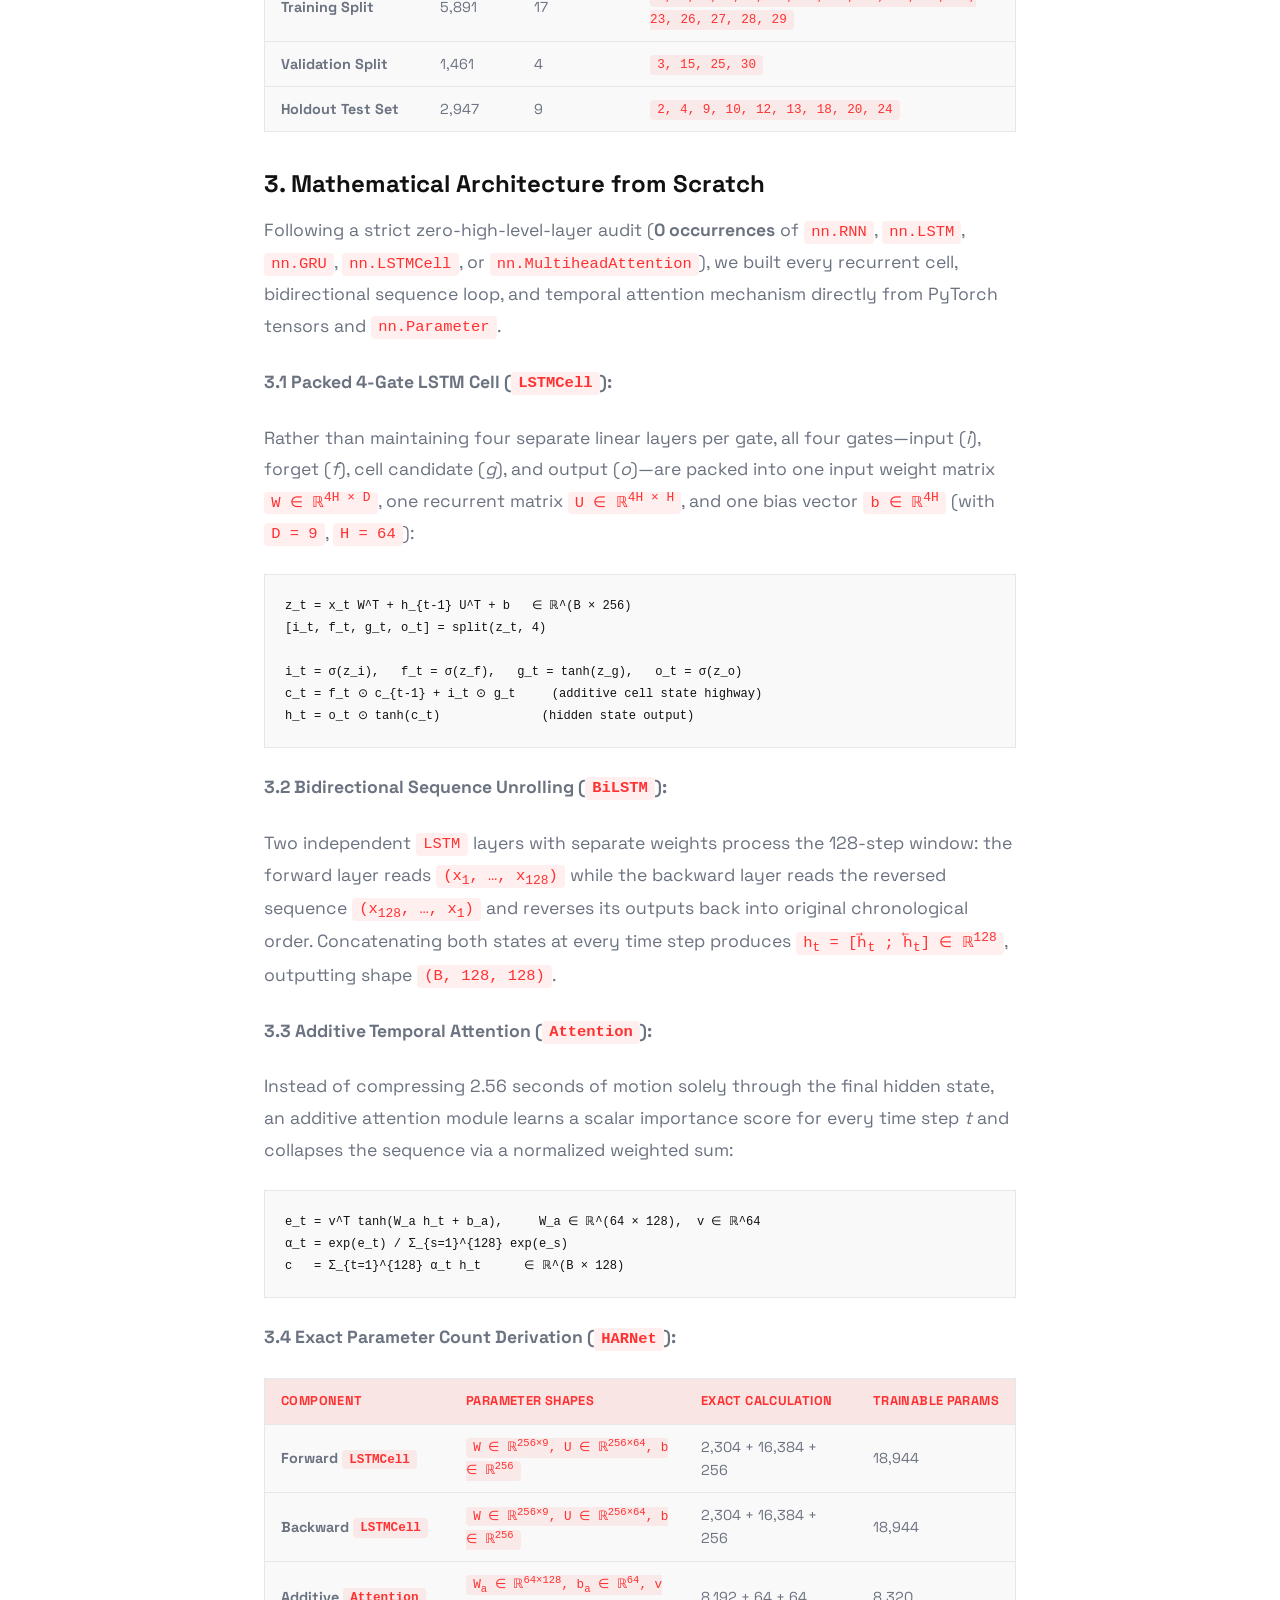
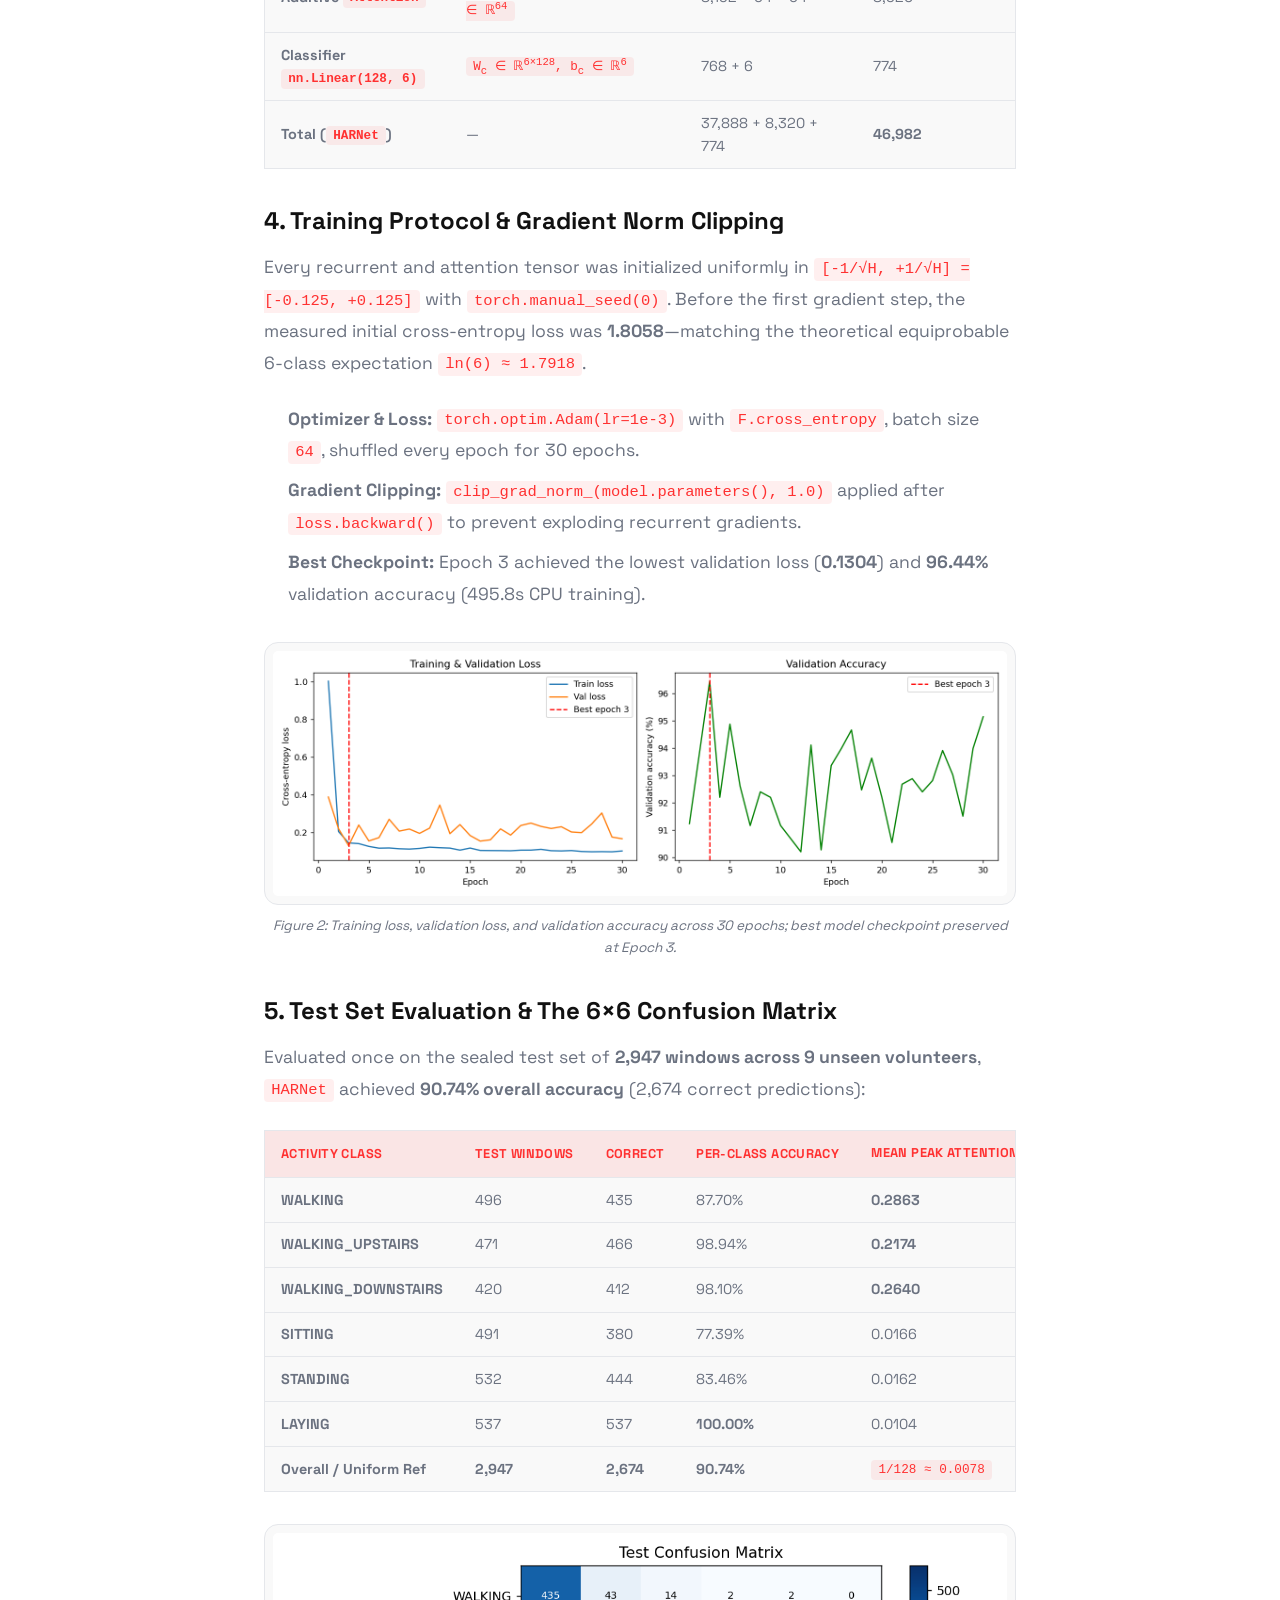
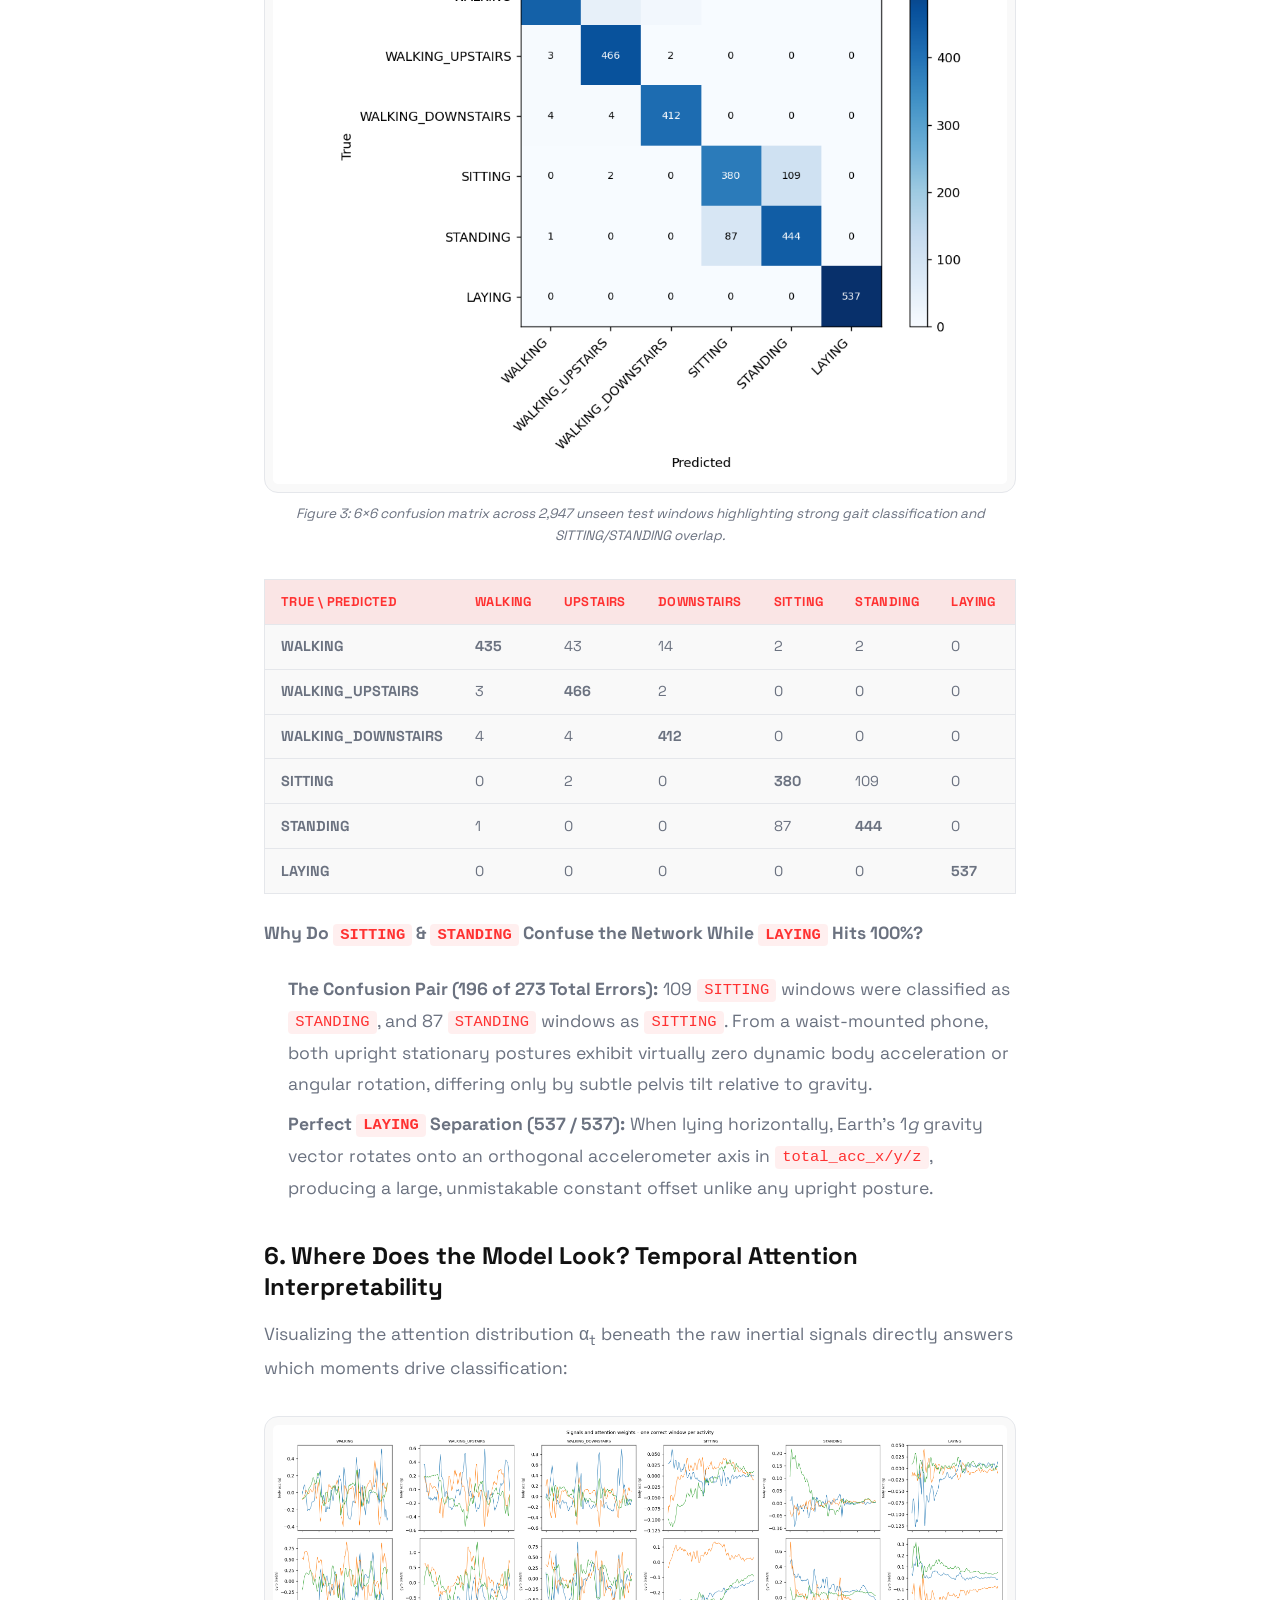
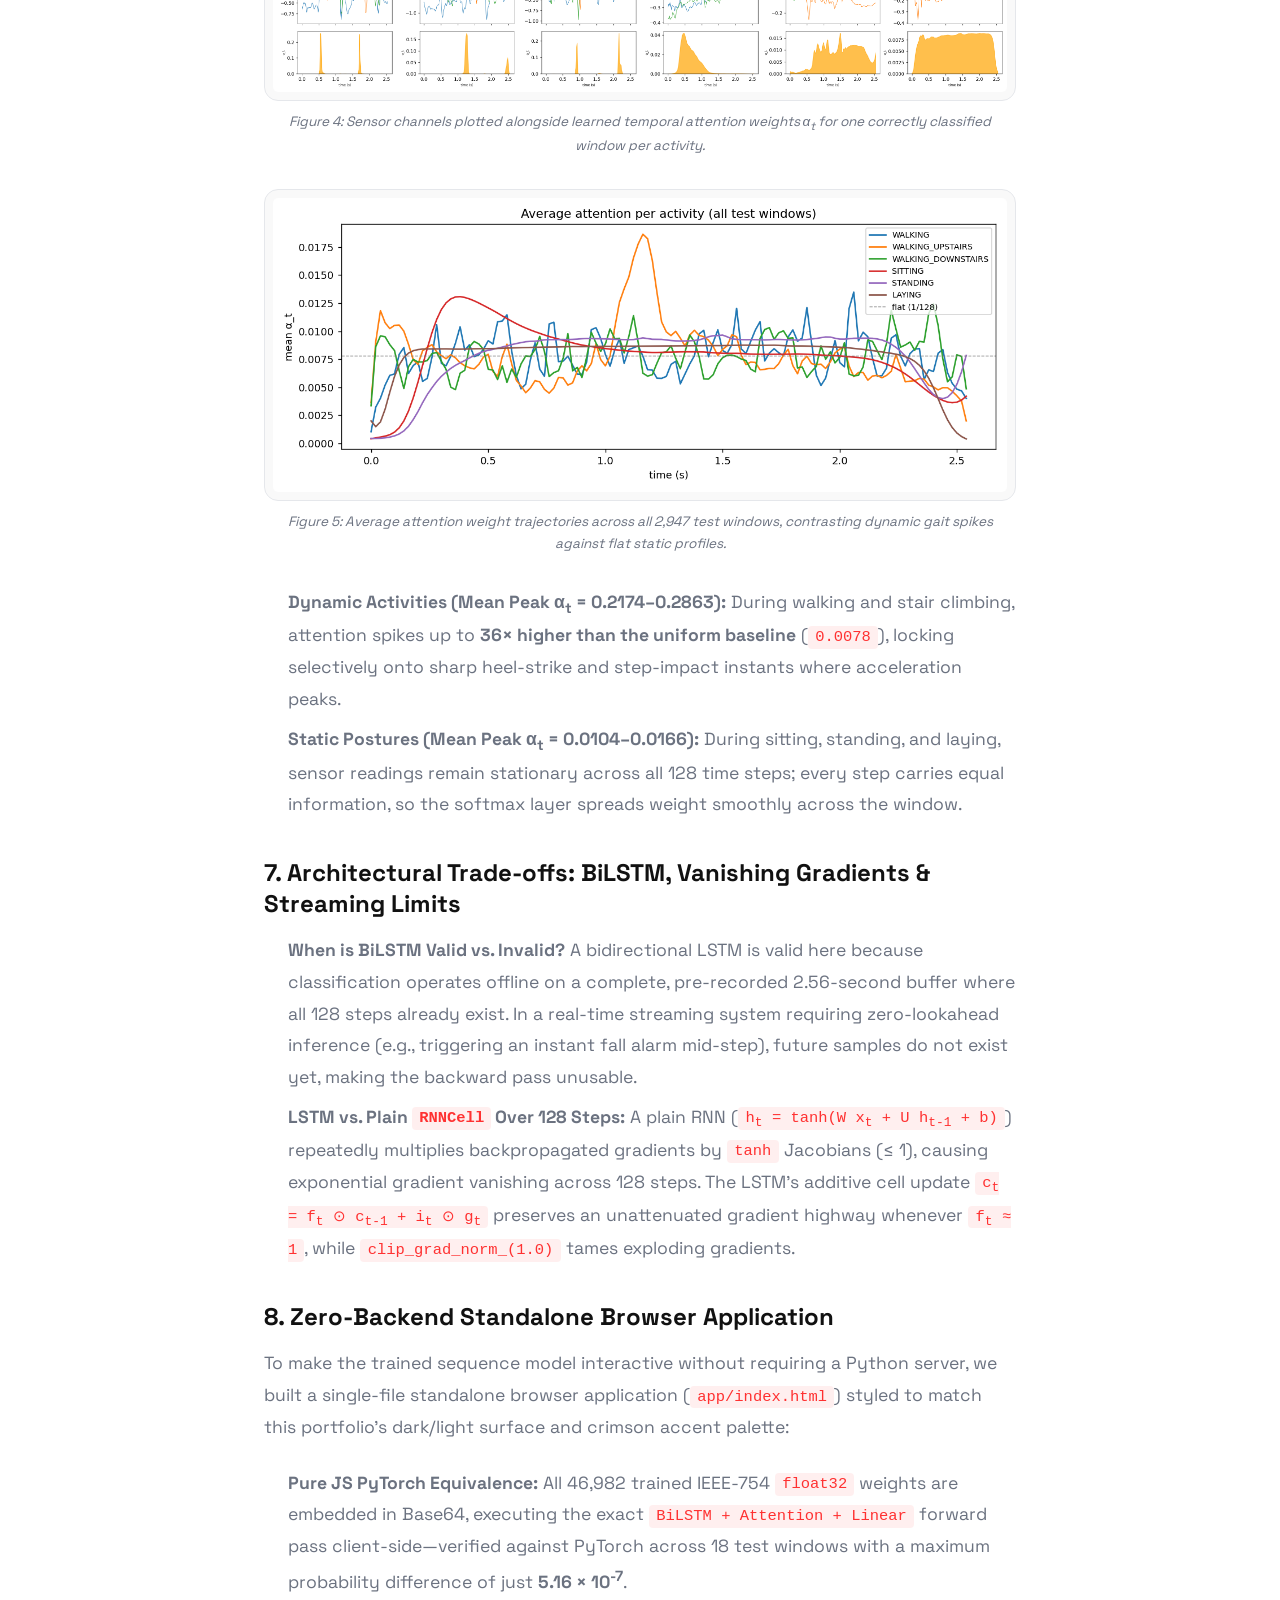
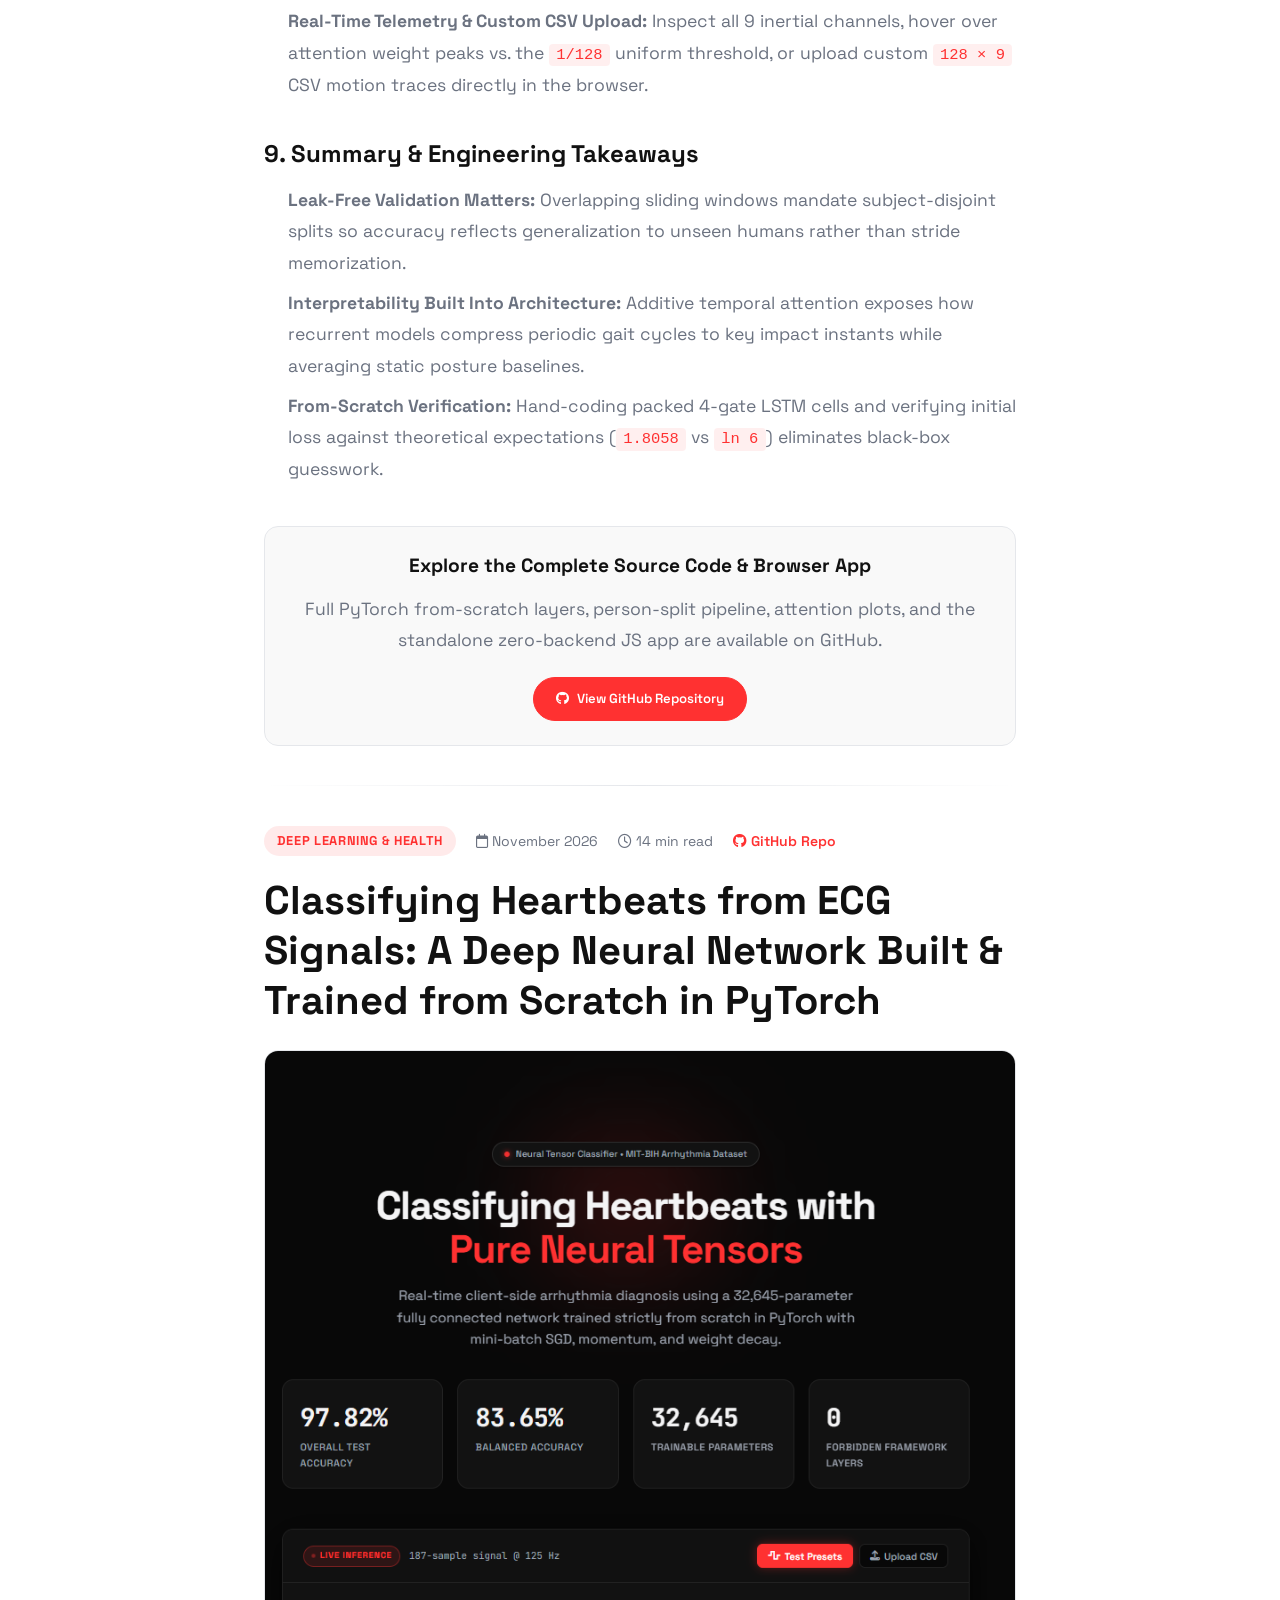
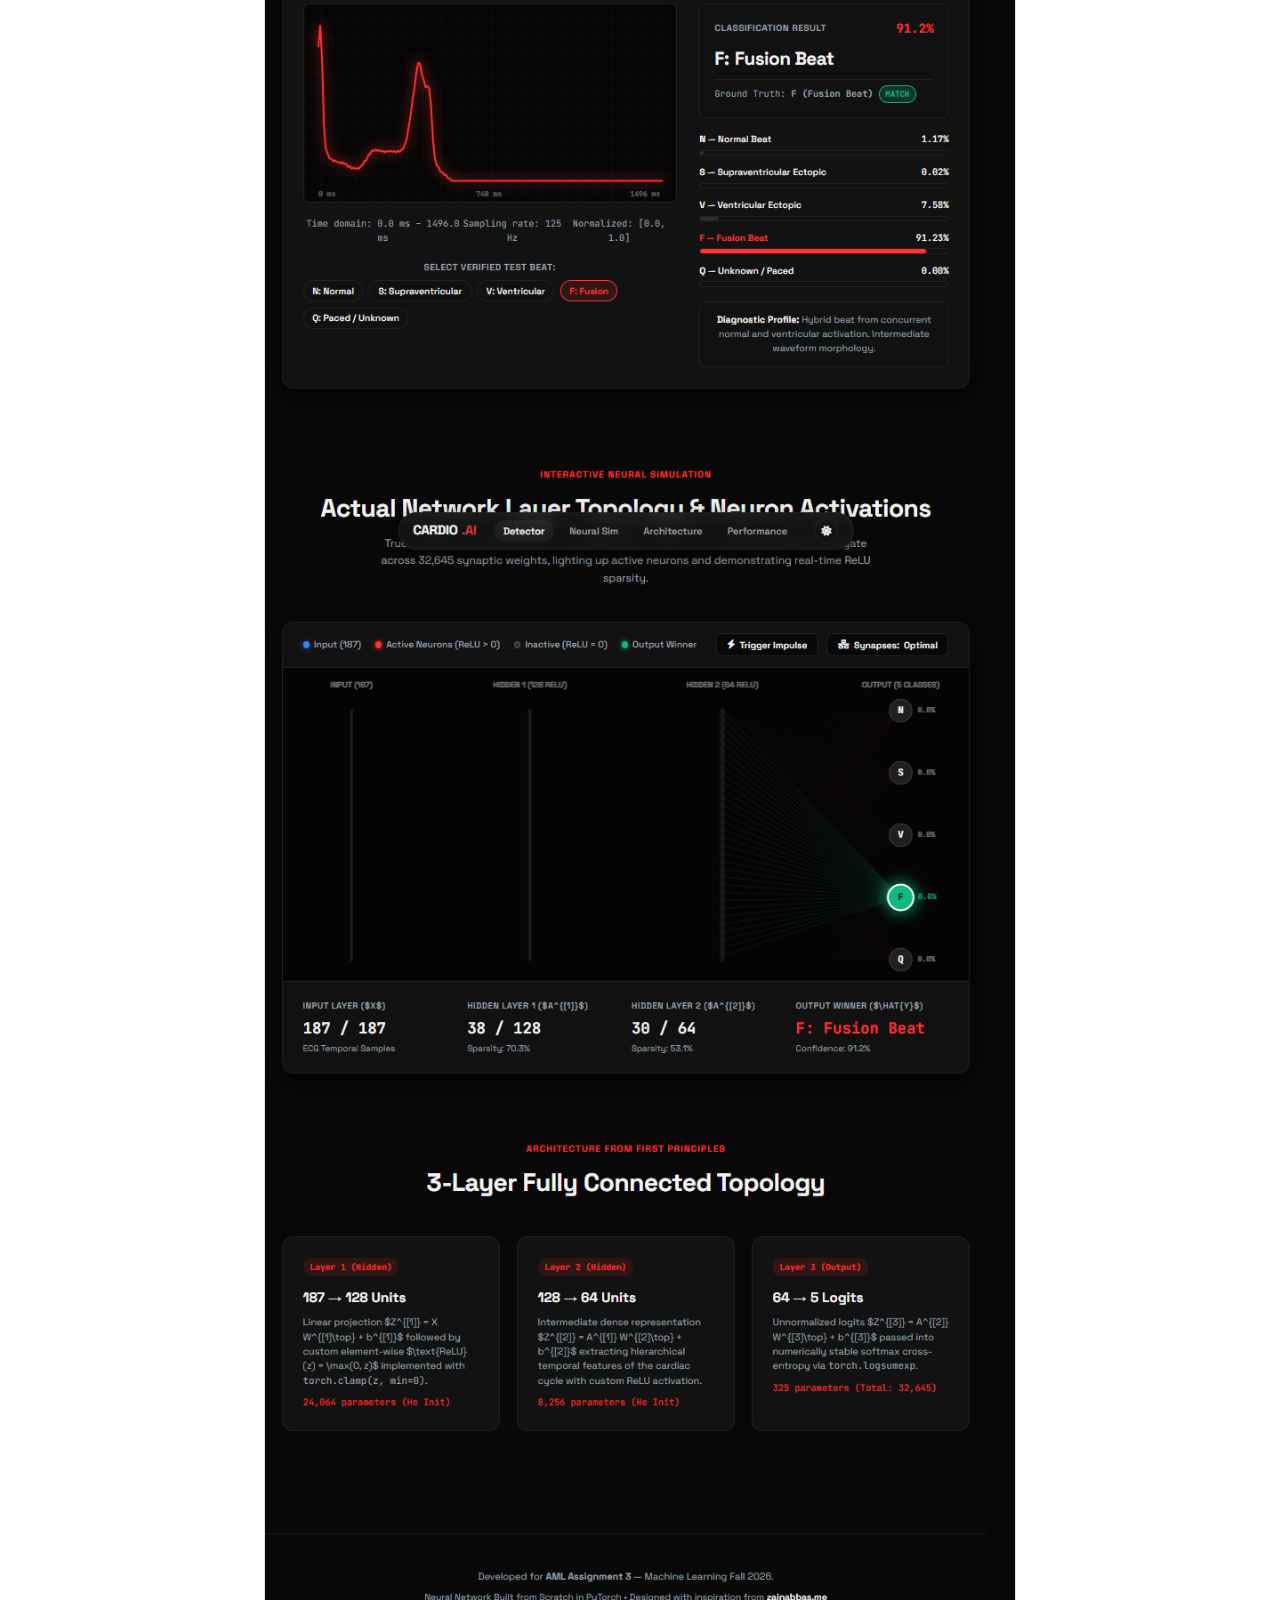
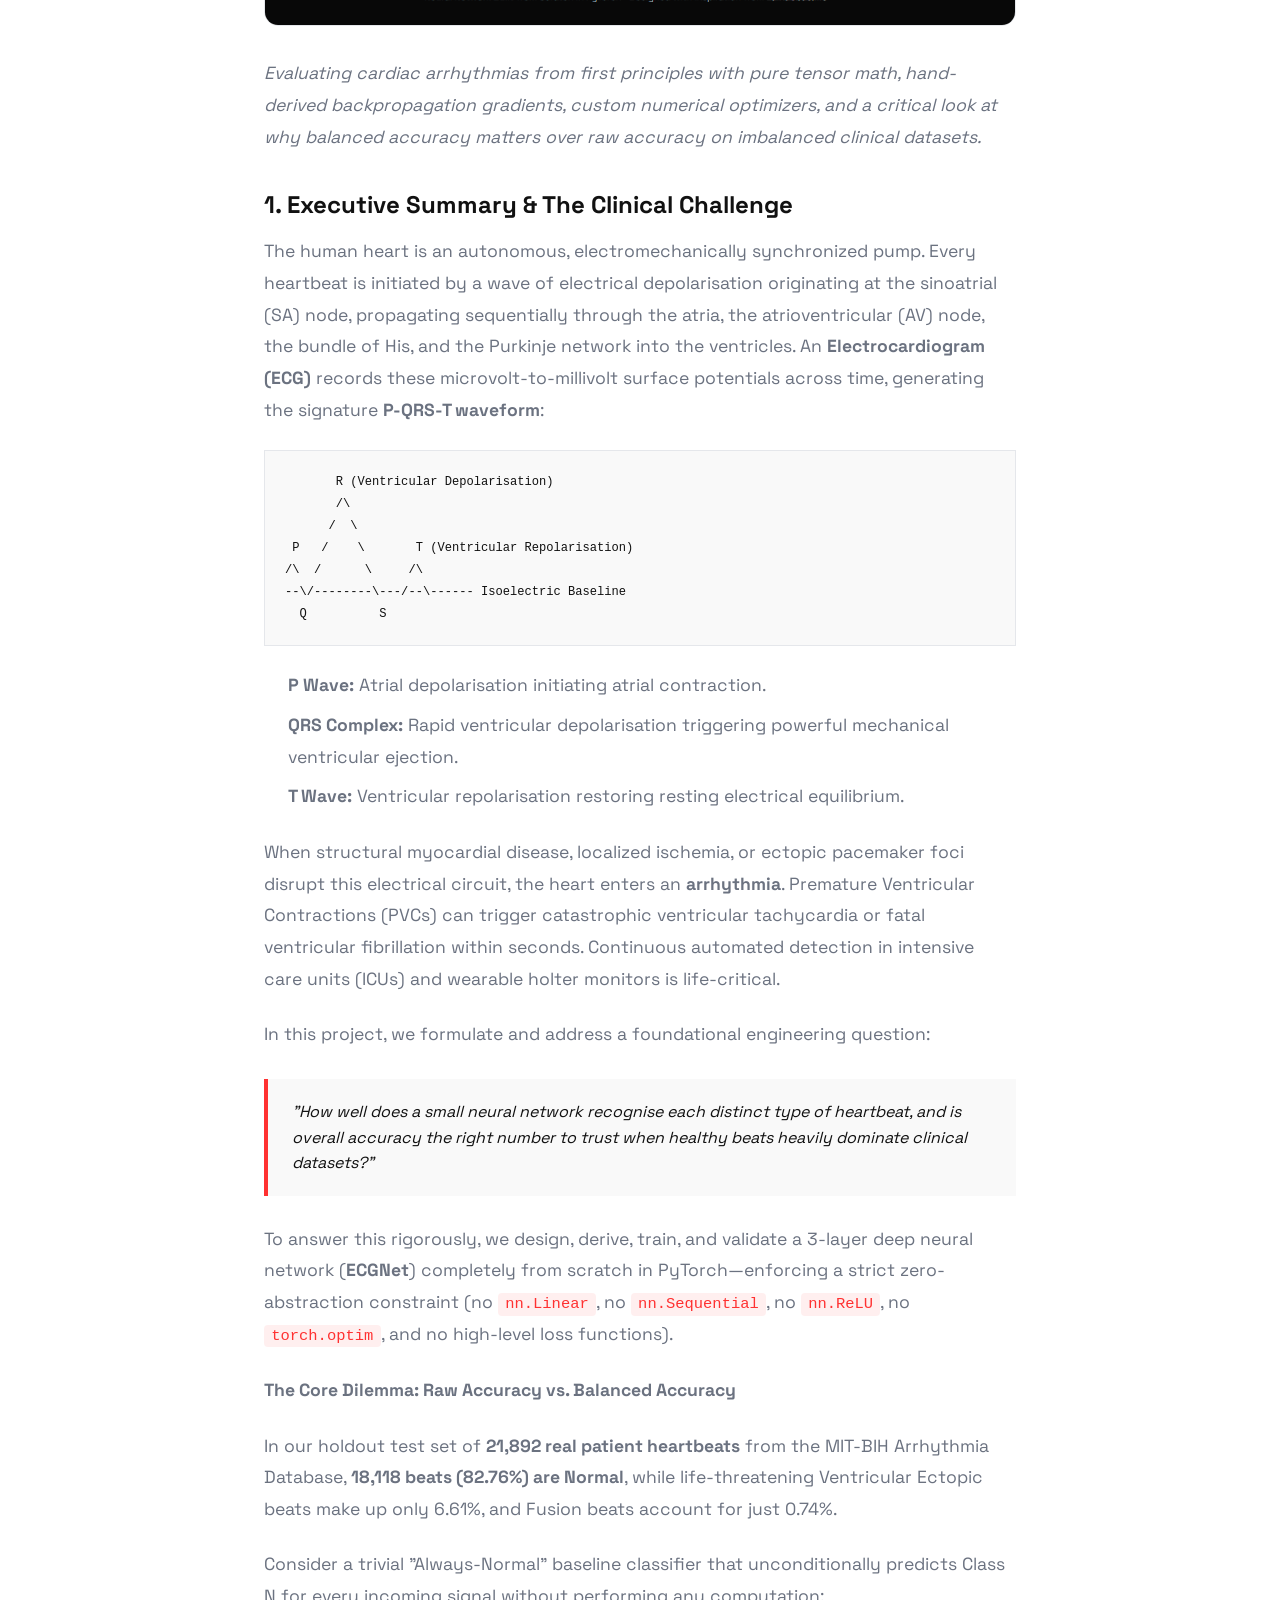
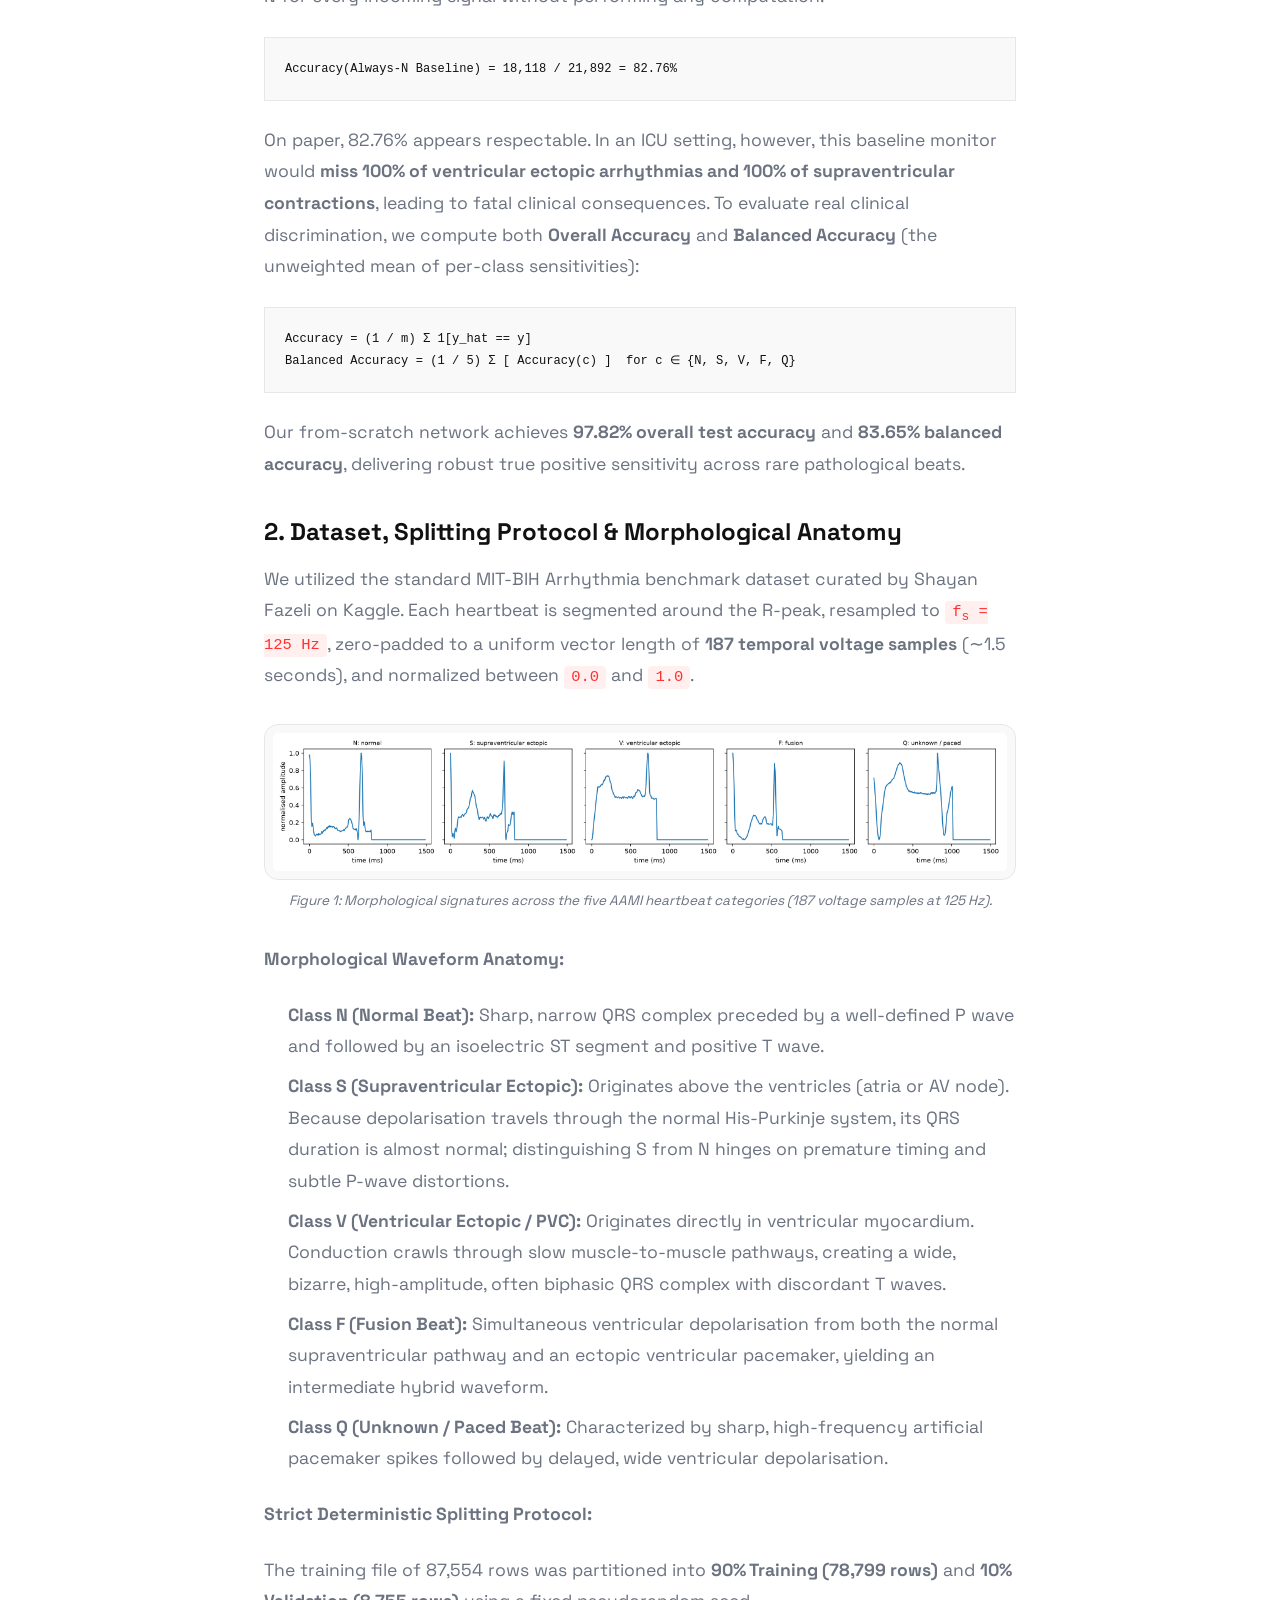
==== commit 11978e2c: "Add Human Activity Recognition BiLSTM + Attention blog post and card" ====
--- a/blog.html
+++ b/blog.html
@@ -400,6 +400,260 @@
      MAIN CONTENT
 ══════════════════════════════════════════════ -->
     <main class="blog-container">
+
+      <!-- ARTICLE: HUMAN ACTIVITY RECOGNITION (BiLSTM + ATTENTION) -->
+      <article class="blog-article" id="har-bilstm-attention">
+        <div class="article-meta">
+          <span class="article-tag">Sequence Modeling &amp; AI</span>
+          <span><i class="fa-regular fa-calendar"></i> November 2026</span>
+          <span><i class="fa-regular fa-clock"></i> 13 min read</span>
+          <span><a href="https://github.com/F236108/Human-Activity-Recognition-from-Phone-Motion" target="_blank" rel="noopener" style="color: var(--accent); font-weight: 600;"><i class="fa-brands fa-github"></i> GitHub Repo</a></span>
+        </div>
+        <h2 class="article-title">Recognizing Human Activity from Phone Motion Sensors: Hand-Coded BiLSTM &amp; Temporal Attention from Scratch</h2>
+        <div class="article-image-real">
+          <img src="Images/blog/har/frontend_screenshot.png" alt="HARNet Interactive Browser Application with Sensor Waveforms and Attention Weights" loading="lazy" />
+        </div>
+        <div class="article-content">
+          <p>
+            <em>Building a Bidirectional LSTM with additive temporal attention strictly from scratch in PyTorch—without <code>nn.LSTM</code> or <code>nn.MultiheadAttention</code>—to classify raw multivariate IMU sensor streams and uncover which moments in a 2.56-second window drive every prediction.</em>
+          </p>
+
+          <h3>1. Executive Summary &amp; The Core Question</h3>
+          <p>
+            Every time a smartphone counts footsteps, logs stair climbs, or prompts a user after prolonged inactivity, it solves a multivariate time-series classification problem over raw inertial measurement unit (IMU) readings. Rather than feeding hand-crafted frequency or statistical summary features into classical models, this project classifies six human activities directly from raw triaxial accelerometer and gyroscope waveforms using recurrent and attention architectures implemented from first principles in PyTorch.
+          </p>
+
+          <p><strong>Input &amp; Output Formalism:</strong></p>
+          <ul>
+            <li><strong>Input Tensor (X):</strong> One <code>2.56-second</code> sliding window sampled at <code>50 Hz</code>, yielding a multivariate sequence of shape <code>(128, 9)</code> across 9 sensor channels:
+              <code>body_acc_x/y/z</code> (linear acceleration minus gravity in <em>g</em>), <code>body_gyro_x/y/z</code> (angular velocity in rad/s), and <code>total_acc_x/y/z</code> (raw acceleration including gravity in <em>g</em>).
+            </li>
+            <li><strong>Output Class (y):</strong> Six activity categories re-indexed from <code>1–6</code> to <code>0–5</code>: <code>WALKING</code>, <code>WALKING_UPSTAIRS</code>, <code>WALKING_DOWNSTAIRS</code>, <code>SITTING</code>, <code>STANDING</code>, and <code>LAYING</code>.</li>
+          </ul>
+
+          <blockquote>
+            "When the network decides what someone is doing, which moments of the 2.56-second window does it pay attention to, and which activities can it not tell apart?"
+          </blockquote>
+
+          <p>
+            Evaluating our trained <strong>HARNet</strong> (46,982 parameters) across <strong>2,947 unseen test windows</strong> achieves <strong>90.74% overall accuracy</strong> and reveals two decisive physical behaviors: sharp temporal attention spikes onto step-impact instants during locomotion versus nearly flat attention during still postures, and a stark separation between <code>LAYING</code> (<strong>100.00%</strong>) and the confused static pair <code>SITTING</code> &harr; <code>STANDING</code>.
+          </p>
+
+          <h3>2. Dataset, Signal Anatomy &amp; Person-Based Splitting</h3>
+          <p>
+            We utilized the raw inertial signals from the <strong>UCI Human Activity Recognition (HAR) Using Smartphones</strong> benchmark, recorded from 30 volunteers (aged 19–48) wearing a waist-mounted Samsung Galaxy S II at 50 Hz.
+          </p>
+
+          <figure class="blog-figure">
+            <img src="Images/blog/har/example_windows.png" alt="Example 2.56-Second Sensor Windows Across All Six Activities" loading="lazy" />
+            <figcaption>Figure 1: Raw 9-channel sensor windows (128 steps = 2.56s) across each activity, contrasting periodic locomotion oscillations against flat static postures.</figcaption>
+          </figure>
+
+          <p><strong>Why Split Validation by Person Instead of Random Windows?</strong></p>
+          <p>
+            In the UCI HAR dataset, consecutive 128-sample sliding windows overlap by <strong>50% (64 shared time steps)</strong>. A naive random window split places overlapping halves of the exact same footstep stride into both training and validation sets, inflating validation accuracy via window memorization. To enforce genuine cross-subject generalization, we partitioned validation strictly by volunteer ID (<code>VAL_SUBJECTS = [3, 15, 25, 30]</code>) and computed channel means &mu;<sub>c</sub> and standard deviations &sigma;<sub>c</sub> solely from training windows.
+          </p>
+
+          <div class="article-table-wrap">
+            <table>
+              <thead>
+                <tr>
+                  <th>Dataset Partition</th>
+                  <th>Windows</th>
+                  <th>Volunteers</th>
+                  <th>Subject IDs</th>
+                </tr>
+              </thead>
+              <tbody>
+                <tr><td><strong>Training Split</strong></td><td>5,891</td><td>17</td><td><code>1, 5, 6, 7, 8, 11, 14, 16, 17, 19, 21, 22, 23, 26, 27, 28, 29</code></td></tr>
+                <tr><td><strong>Validation Split</strong></td><td>1,461</td><td>4</td><td><code>3, 15, 25, 30</code></td></tr>
+                <tr><td><strong>Holdout Test Set</strong></td><td>2,947</td><td>9</td><td><code>2, 4, 9, 10, 12, 13, 18, 20, 24</code></td></tr>
+              </tbody>
+            </table>
+          </div>
+
+          <h3>3. Mathematical Architecture from Scratch</h3>
+          <p>
+            Following a strict zero-high-level-layer audit (<strong>0 occurrences</strong> of <code>nn.RNN</code>, <code>nn.LSTM</code>, <code>nn.GRU</code>, <code>nn.LSTMCell</code>, or <code>nn.MultiheadAttention</code>), we built every recurrent cell, bidirectional sequence loop, and temporal attention mechanism directly from PyTorch tensors and <code>nn.Parameter</code>.
+          </p>
+
+          <p><strong>3.1 Packed 4-Gate LSTM Cell (<code>LSTMCell</code>):</strong></p>
+          <p>
+            Rather than maintaining four separate linear layers per gate, all four gates—input (<em>i</em>), forget (<em>f</em>), cell candidate (<em>g</em>), and output (<em>o</em>)—are packed into one input weight matrix <code>W &isin; &reals;<sup>4H &times; D</sup></code>, one recurrent matrix <code>U &isin; &reals;<sup>4H &times; H</sup></code>, and one bias vector <code>b &isin; &reals;<sup>4H</sup></code> (with <code>D = 9</code>, <code>H = 64</code>):
+          </p>
+
+          <pre><code>z_t = x_t W^T + h_{t-1} U^T + b   &isin; &reals;^(B &times; 256)
+[i_t, f_t, g_t, o_t] = split(z_t, 4)
+
+i_t = &sigma;(z_i),   f_t = &sigma;(z_f),   g_t = tanh(z_g),   o_t = &sigma;(z_o)
+c_t = f_t &odot; c_{t-1} + i_t &odot; g_t     (additive cell state highway)
+h_t = o_t &odot; tanh(c_t)              (hidden state output)</code></pre>
+
+          <p><strong>3.2 Bidirectional Sequence Unrolling (<code>BiLSTM</code>):</strong></p>
+          <p>
+            Two independent <code>LSTM</code> layers with separate weights process the 128-step window: the forward layer reads <code>(x<sub>1</sub>, &hellip;, x<sub>128</sub>)</code> while the backward layer reads the reversed sequence <code>(x<sub>128</sub>, &hellip;, x<sub>1</sub>)</code> and reverses its outputs back into original chronological order. Concatenating both states at every time step produces <code>h<sub>t</sub> = [h&#8407;<sub>t</sub> ; h&#8406;<sub>t</sub>] &isin; &reals;<sup>128</sup></code>, outputting shape <code>(B, 128, 128)</code>.
+          </p>
+
+          <p><strong>3.3 Additive Temporal Attention (<code>Attention</code>):</strong></p>
+          <p>
+            Instead of compressing 2.56 seconds of motion solely through the final hidden state, an additive attention module learns a scalar importance score for every time step <em>t</em> and collapses the sequence via a normalized weighted sum:
+          </p>
+
+          <pre><code>e_t = v^T tanh(W_a h_t + b_a),     W_a &isin; &reals;^(64 &times; 128),  v &isin; &reals;^64
+&alpha;_t = exp(e_t) / &Sigma;_{s=1}^{128} exp(e_s)
+c   = &Sigma;_{t=1}^{128} &alpha;_t h_t      &isin; &reals;^(B &times; 128)</code></pre>
+
+          <p><strong>3.4 Exact Parameter Count Derivation (<code>HARNet</code>):</strong></p>
+          <div class="article-table-wrap">
+            <table>
+              <thead>
+                <tr>
+                  <th>Component</th>
+                  <th>Parameter Shapes</th>
+                  <th>Exact Calculation</th>
+                  <th>Trainable Params</th>
+                </tr>
+              </thead>
+              <tbody>
+                <tr><td><strong>Forward <code>LSTMCell</code></strong></td><td><code>W &isin; &reals;<sup>256&times;9</sup>, U &isin; &reals;<sup>256&times;64</sup>, b &isin; &reals;<sup>256</sup></code></td><td>2,304 + 16,384 + 256</td><td>18,944</td></tr>
+                <tr><td><strong>Backward <code>LSTMCell</code></strong></td><td><code>W &isin; &reals;<sup>256&times;9</sup>, U &isin; &reals;<sup>256&times;64</sup>, b &isin; &reals;<sup>256</sup></code></td><td>2,304 + 16,384 + 256</td><td>18,944</td></tr>
+                <tr><td><strong>Additive <code>Attention</code></strong></td><td><code>W<sub>a</sub> &isin; &reals;<sup>64&times;128</sup>, b<sub>a</sub> &isin; &reals;<sup>64</sup>, v &isin; &reals;<sup>64</sup></code></td><td>8,192 + 64 + 64</td><td>8,320</td></tr>
+                <tr><td><strong>Classifier <code>nn.Linear(128, 6)</code></strong></td><td><code>W<sub>c</sub> &isin; &reals;<sup>6&times;128</sup>, b<sub>c</sub> &isin; &reals;<sup>6</sup></code></td><td>768 + 6</td><td>774</td></tr>
+                <tr><td><strong>Total (<code>HARNet</code>)</strong></td><td>—</td><td>37,888 + 8,320 + 774</td><td><strong>46,982</strong></td></tr>
+              </tbody>
+            </table>
+          </div>
+
+          <h3>4. Training Protocol &amp; Gradient Norm Clipping</h3>
+          <p>
+            Every recurrent and attention tensor was initialized uniformly in <code>[-1/&radic;H, +1/&radic;H] = [-0.125, +0.125]</code> with <code>torch.manual_seed(0)</code>. Before the first gradient step, the measured initial cross-entropy loss was <strong>1.8058</strong>—matching the theoretical equiprobable 6-class expectation <code>ln(6) &approx; 1.7918</code>.
+          </p>
+          <ul>
+            <li><strong>Optimizer &amp; Loss:</strong> <code>torch.optim.Adam(lr=1e-3)</code> with <code>F.cross_entropy</code>, batch size <code>64</code>, shuffled every epoch for 30 epochs.</li>
+            <li><strong>Gradient Clipping:</strong> <code>clip_grad_norm_(model.parameters(), 1.0)</code> applied after <code>loss.backward()</code> to prevent exploding recurrent gradients.</li>
+            <li><strong>Best Checkpoint:</strong> Epoch 3 achieved the lowest validation loss (<strong>0.1304</strong>) and <strong>96.44%</strong> validation accuracy (495.8s CPU training).</li>
+          </ul>
+
+          <figure class="blog-figure">
+            <img src="Images/blog/har/training_curves.png" alt="HARNet Training Loss and Validation Accuracy Curves Over 30 Epochs" loading="lazy" />
+            <figcaption>Figure 2: Training loss, validation loss, and validation accuracy across 30 epochs; best model checkpoint preserved at Epoch 3.</figcaption>
+          </figure>
+
+          <h3>5. Test Set Evaluation &amp; The 6&times;6 Confusion Matrix</h3>
+          <p>
+            Evaluated once on the sealed test set of <strong>2,947 windows across 9 unseen volunteers</strong>, <code>HARNet</code> achieved <strong>90.74% overall accuracy</strong> (2,674 correct predictions):
+          </p>
+
+          <div class="article-table-wrap">
+            <table>
+              <thead>
+                <tr>
+                  <th>Activity Class</th>
+                  <th>Test Windows</th>
+                  <th>Correct</th>
+                  <th>Per-Class Accuracy</th>
+                  <th>Mean Peak Attention (max &alpha;<sub>t</sub>)</th>
+                </tr>
+              </thead>
+              <tbody>
+                <tr><td><strong>WALKING</strong></td><td>496</td><td>435</td><td>87.70%</td><td><strong>0.2863</strong></td></tr>
+                <tr><td><strong>WALKING_UPSTAIRS</strong></td><td>471</td><td>466</td><td>98.94%</td><td><strong>0.2174</strong></td></tr>
+                <tr><td><strong>WALKING_DOWNSTAIRS</strong></td><td>420</td><td>412</td><td>98.10%</td><td><strong>0.2640</strong></td></tr>
+                <tr><td><strong>SITTING</strong></td><td>491</td><td>380</td><td>77.39%</td><td>0.0166</td></tr>
+                <tr><td><strong>STANDING</strong></td><td>532</td><td>444</td><td>83.46%</td><td>0.0162</td></tr>
+                <tr><td><strong>LAYING</strong></td><td>537</td><td>537</td><td><strong>100.00%</strong></td><td>0.0104</td></tr>
+                <tr><td><strong>Overall / Uniform Ref</strong></td><td><strong>2,947</strong></td><td><strong>2,674</strong></td><td><strong>90.74%</strong></td><td><code>1/128 &approx; 0.0078</code></td></tr>
+              </tbody>
+            </table>
+          </div>
+
+          <figure class="blog-figure">
+            <img src="Images/blog/har/confusion_matrix.png" alt="6x6 Test Set Confusion Matrix Heatmap for HARNet" loading="lazy" />
+            <figcaption>Figure 3: 6&times;6 confusion matrix across 2,947 unseen test windows highlighting strong gait classification and SITTING/STANDING overlap.</figcaption>
+          </figure>
+
+          <div class="article-table-wrap">
+            <table>
+              <thead>
+                <tr>
+                  <th>True \ Predicted</th>
+                  <th>WALKING</th>
+                  <th>UPSTAIRS</th>
+                  <th>DOWNSTAIRS</th>
+                  <th>SITTING</th>
+                  <th>STANDING</th>
+                  <th>LAYING</th>
+                  <th>Row Total</th>
+                </tr>
+              </thead>
+              <tbody>
+                <tr><td><strong>WALKING</strong></td><td><strong>435</strong></td><td>43</td><td>14</td><td>2</td><td>2</td><td>0</td><td>496</td></tr>
+                <tr><td><strong>WALKING_UPSTAIRS</strong></td><td>3</td><td><strong>466</strong></td><td>2</td><td>0</td><td>0</td><td>0</td><td>471</td></tr>
+                <tr><td><strong>WALKING_DOWNSTAIRS</strong></td><td>4</td><td>4</td><td><strong>412</strong></td><td>0</td><td>0</td><td>0</td><td>420</td></tr>
+                <tr><td><strong>SITTING</strong></td><td>0</td><td>2</td><td>0</td><td><strong>380</strong></td><td>109</td><td>0</td><td>491</td></tr>
+                <tr><td><strong>STANDING</strong></td><td>1</td><td>0</td><td>0</td><td>87</td><td><strong>444</strong></td><td>0</td><td>532</td></tr>
+                <tr><td><strong>LAYING</strong></td><td>0</td><td>0</td><td>0</td><td>0</td><td>0</td><td><strong>537</strong></td><td>537</td></tr>
+              </tbody>
+            </table>
+          </div>
+
+          <p><strong>Why Do <code>SITTING</code> &amp; <code>STANDING</code> Confuse the Network While <code>LAYING</code> Hits 100%?</strong></p>
+          <ul>
+            <li><strong>The Confusion Pair (196 of 273 Total Errors):</strong> 109 <code>SITTING</code> windows were classified as <code>STANDING</code>, and 87 <code>STANDING</code> windows as <code>SITTING</code>. From a waist-mounted phone, both upright stationary postures exhibit virtually zero dynamic body acceleration or angular rotation, differing only by subtle pelvis tilt relative to gravity.</li>
+            <li><strong>Perfect <code>LAYING</code> Separation (537 / 537):</strong> When lying horizontally, Earth's 1<em>g</em> gravity vector rotates onto an orthogonal accelerometer axis in <code>total_acc_x/y/z</code>, producing a large, unmistakable constant offset unlike any upright posture.</li>
+          </ul>
+
+          <h3>6. Where Does the Model Look? Temporal Attention Interpretability</h3>
+          <p>
+            Visualizing the attention distribution &alpha;<sub>t</sub> beneath the raw inertial signals directly answers which moments drive classification:
+          </p>
+
+          <figure class="blog-figure">
+            <img src="Images/blog/har/attention_per_window.png" alt="Sensor Waveforms and Temporal Attention Weights per Activity" loading="lazy" />
+            <figcaption>Figure 4: Sensor channels plotted alongside learned temporal attention weights &alpha;<sub>t</sub> for one correctly classified window per activity.</figcaption>
+          </figure>
+
+          <figure class="blog-figure">
+            <img src="Images/blog/har/average_attention.png" alt="Mean Attention Profile per Activity Across All Test Windows" loading="lazy" />
+            <figcaption>Figure 5: Average attention weight trajectories across all 2,947 test windows, contrasting dynamic gait spikes against flat static profiles.</figcaption>
+          </figure>
+
+          <ul>
+            <li><strong>Dynamic Activities (Mean Peak &alpha;<sub>t</sub> = 0.2174–0.2863):</strong> During walking and stair climbing, attention spikes up to <strong>36&times; higher than the uniform baseline</strong> (<code>0.0078</code>), locking selectively onto sharp heel-strike and step-impact instants where acceleration peaks.</li>
+            <li><strong>Static Postures (Mean Peak &alpha;<sub>t</sub> = 0.0104–0.0166):</strong> During sitting, standing, and laying, sensor readings remain stationary across all 128 time steps; every step carries equal information, so the softmax layer spreads weight smoothly across the window.</li>
+          </ul>
+
+          <h3>7. Architectural Trade-offs: BiLSTM, Vanishing Gradients &amp; Streaming Limits</h3>
+          <ul>
+            <li><strong>When is BiLSTM Valid vs. Invalid?</strong> A bidirectional LSTM is valid here because classification operates offline on a complete, pre-recorded 2.56-second buffer where all 128 steps already exist. In a real-time streaming system requiring zero-lookahead inference (e.g., triggering an instant fall alarm mid-step), future samples do not exist yet, making the backward pass unusable.</li>
+            <li><strong>LSTM vs. Plain <code>RNNCell</code> Over 128 Steps:</strong> A plain RNN (<code>h<sub>t</sub> = tanh(W x<sub>t</sub> + U h<sub>t-1</sub> + b)</code>) repeatedly multiplies backpropagated gradients by <code>tanh</code> Jacobians (&le; 1), causing exponential gradient vanishing across 128 steps. The LSTM's additive cell update <code>c<sub>t</sub> = f<sub>t</sub> &odot; c<sub>t-1</sub> + i<sub>t</sub> &odot; g<sub>t</sub></code> preserves an unattenuated gradient highway whenever <code>f<sub>t</sub> &approx; 1</code>, while <code>clip_grad_norm_(1.0)</code> tames exploding gradients.</li>
+          </ul>
+
+          <h3>8. Zero-Backend Standalone Browser Application</h3>
+          <p>
+            To make the trained sequence model interactive without requiring a Python server, we built a single-file standalone browser application (<code>app/index.html</code>) styled to match this portfolio's dark/light surface and crimson accent palette:
+          </p>
+          <ul>
+            <li><strong>Pure JS PyTorch Equivalence:</strong> All 46,982 trained IEEE-754 <code>float32</code> weights are embedded in Base64, executing the exact <code>BiLSTM + Attention + Linear</code> forward pass client-side—verified against PyTorch across 18 test windows with a maximum probability difference of just <strong>5.16 &times; 10<sup>-7</sup></strong>.</li>
+            <li><strong>Real-Time Telemetry &amp; Custom CSV Upload:</strong> Inspect all 9 inertial channels, hover over attention weight peaks vs. the <code>1/128</code> uniform threshold, or upload custom <code>128 &times; 9</code> CSV motion traces directly in the browser.</li>
+          </ul>
+
+          <h3>9. Summary &amp; Engineering Takeaways</h3>
+          <ul>
+            <li><strong>Leak-Free Validation Matters:</strong> Overlapping sliding windows mandate subject-disjoint splits so accuracy reflects generalization to unseen humans rather than stride memorization.</li>
+            <li><strong>Interpretability Built Into Architecture:</strong> Additive temporal attention exposes how recurrent models compress periodic gait cycles to key impact instants while averaging static posture baselines.</li>
+            <li><strong>From-Scratch Verification:</strong> Hand-coding packed 4-gate LSTM cells and verifying initial loss against theoretical expectations (<code>1.8058</code> vs <code>ln 6</code>) eliminates black-box guesswork.</li>
+          </ul>
+
+          <div style="margin-top: 2.5rem; padding: 1.5rem; background: var(--bg-card); border: 1px solid var(--border); border-radius: var(--radius-lg); text-align: center;">
+            <h4 style="margin-bottom: 0.75rem; color: var(--fg); font-size: 1.2rem;">Explore the Complete Source Code &amp; Browser App</h4>
+            <p style="margin-bottom: 1.25rem; color: var(--fg-muted);">Full PyTorch from-scratch layers, person-split pipeline, attention plots, and the standalone zero-backend JS app are available on GitHub.</p>
+            <a href="https://github.com/F236108/Human-Activity-Recognition-from-Phone-Motion" target="_blank" rel="noopener" class="btn-primary" style="display: inline-flex; align-items: center; gap: 0.5rem; padding: 0.65rem 1.4rem; text-decoration: none;">
+              <i class="fa-brands fa-github"></i> View GitHub Repository
+            </a>
+          </div>
+        </div>
+      </article>
 
       <!-- ARTICLE: ECGNET HEARTBEAT CLASSIFICATION -->
       <article class="blog-article" id="ecgnet-classification">
